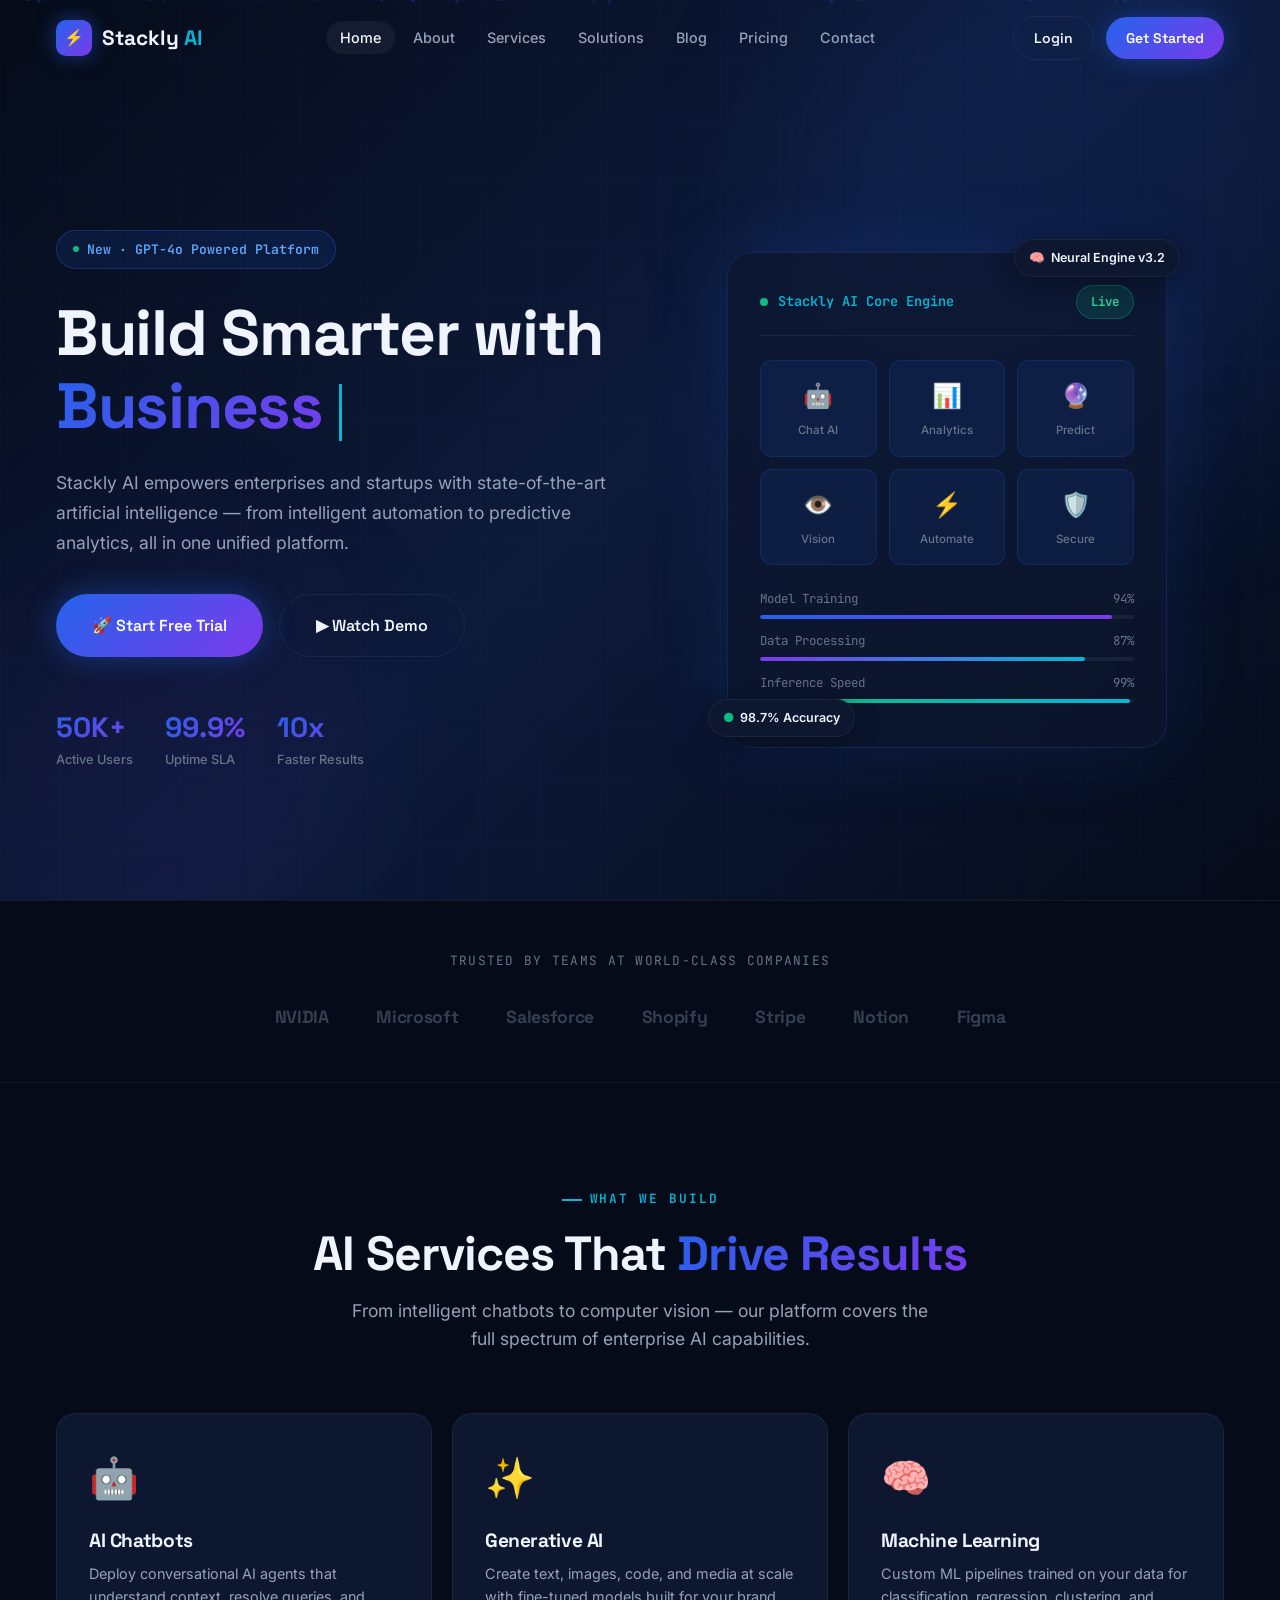
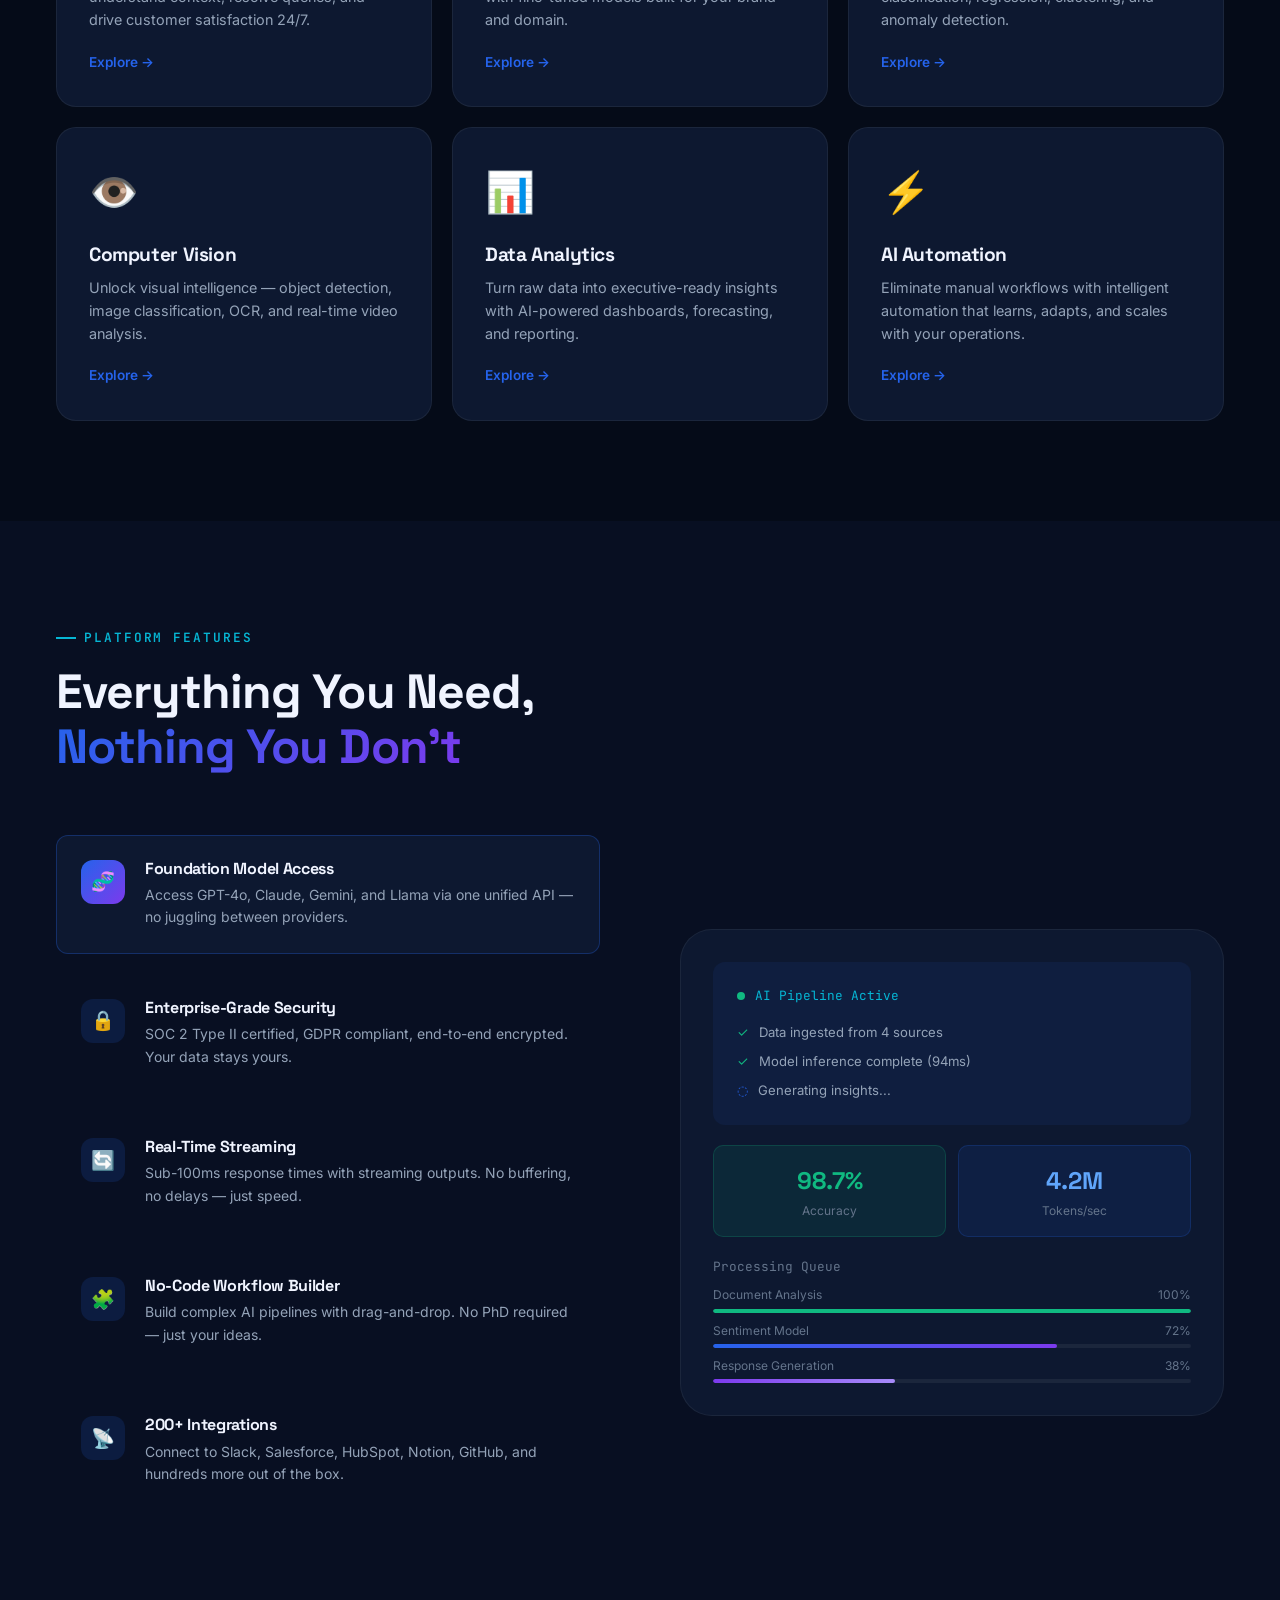
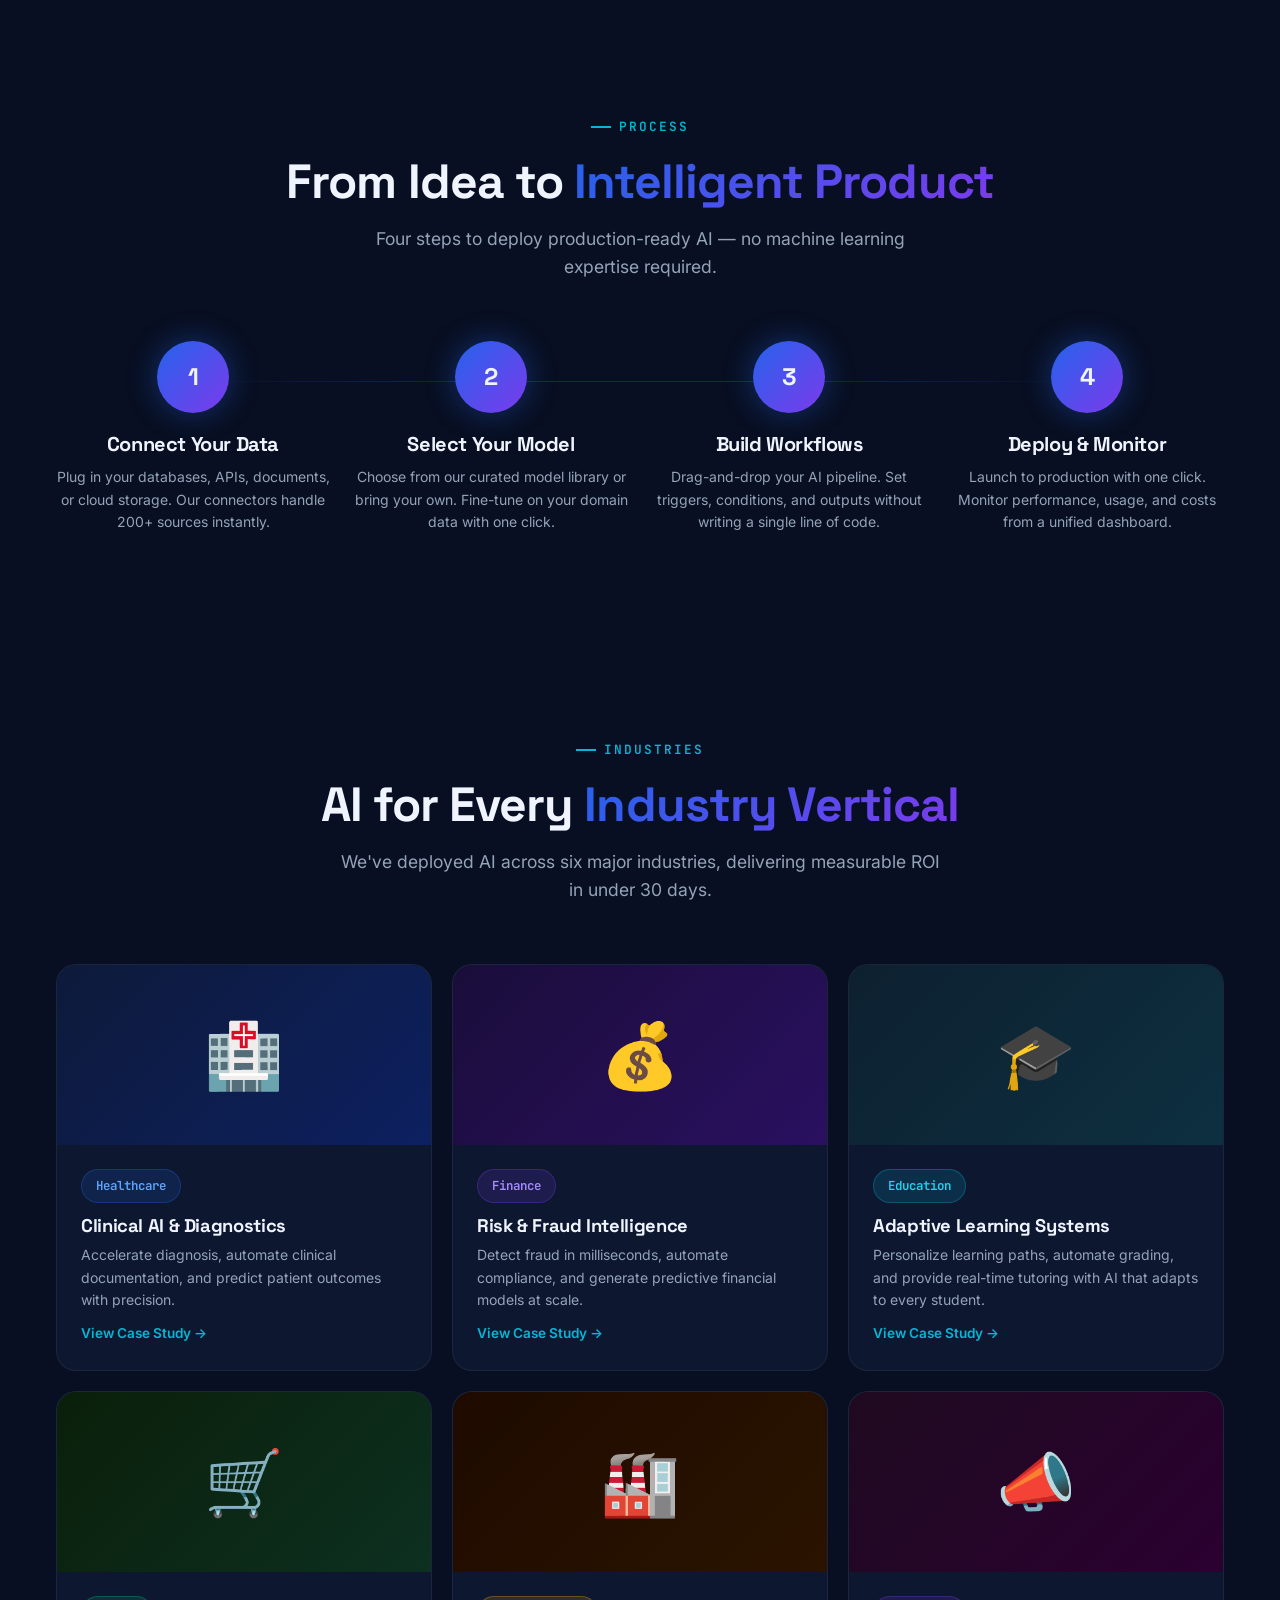
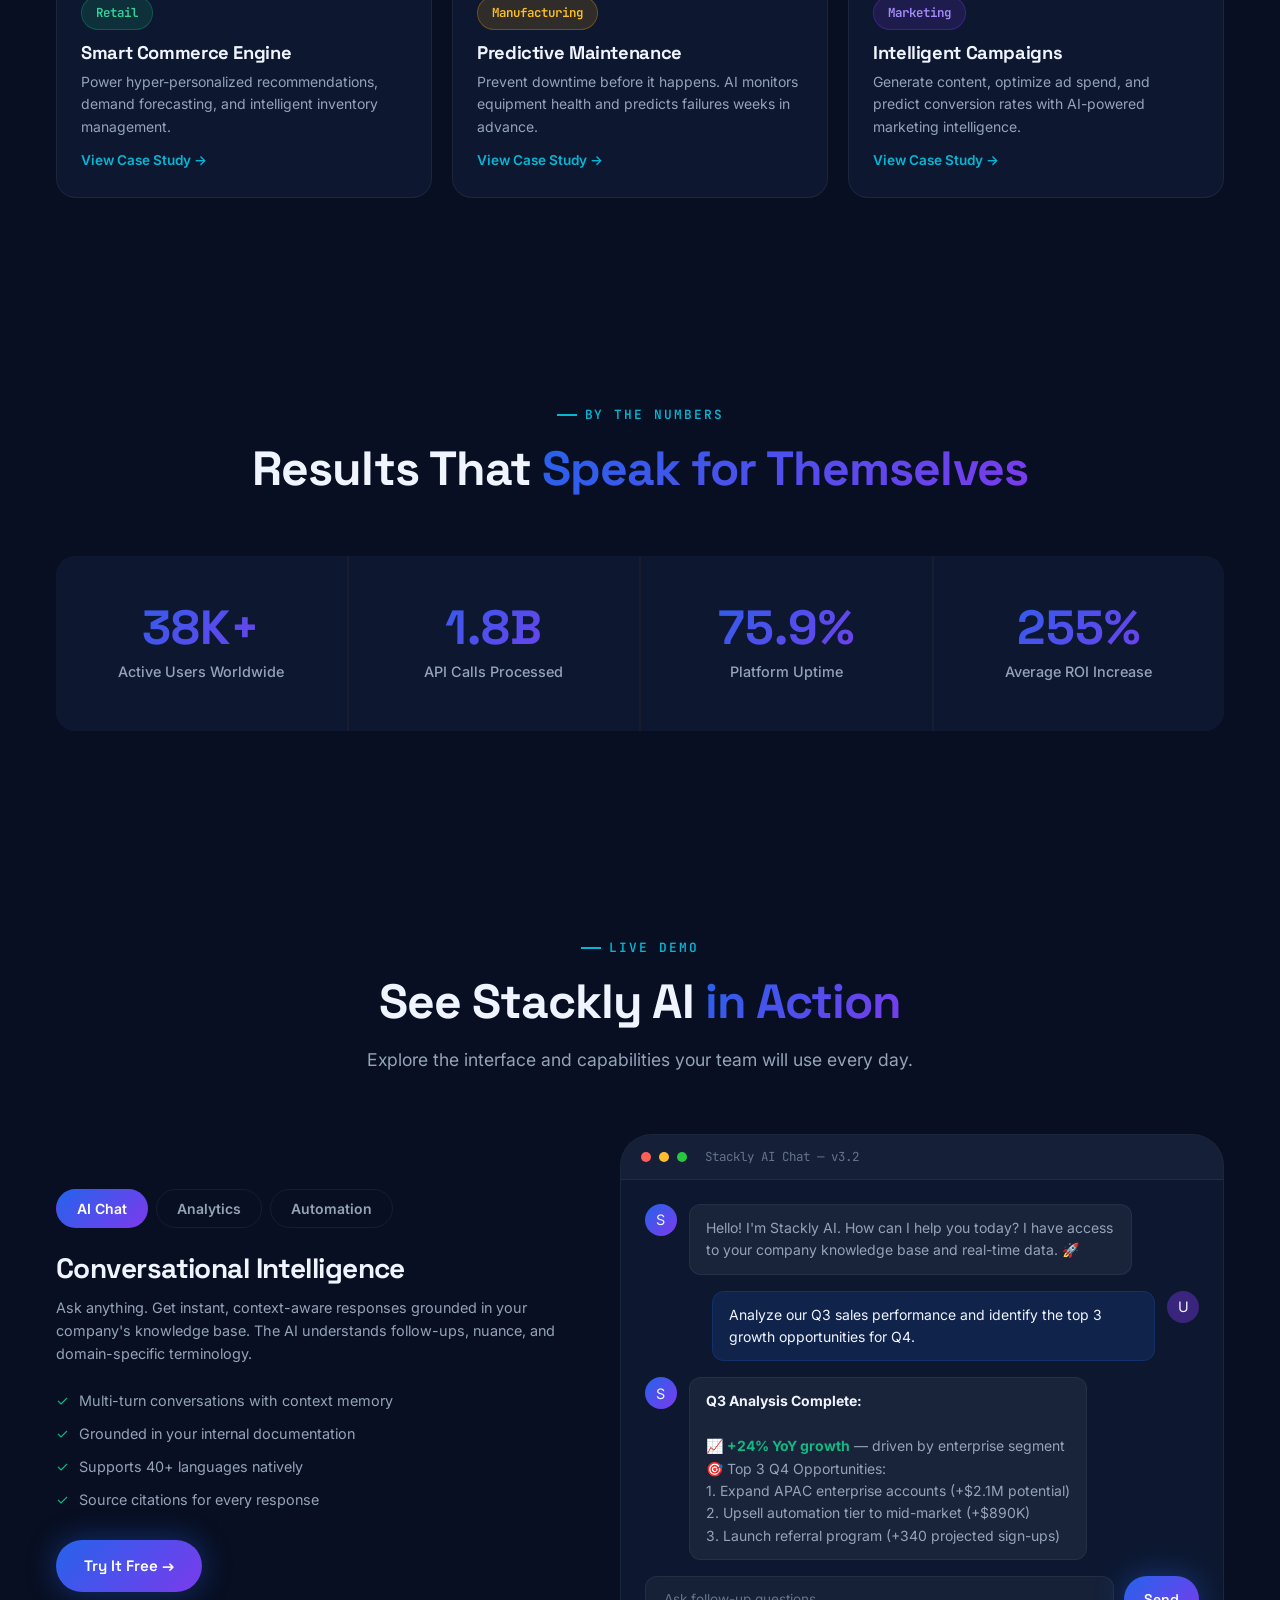
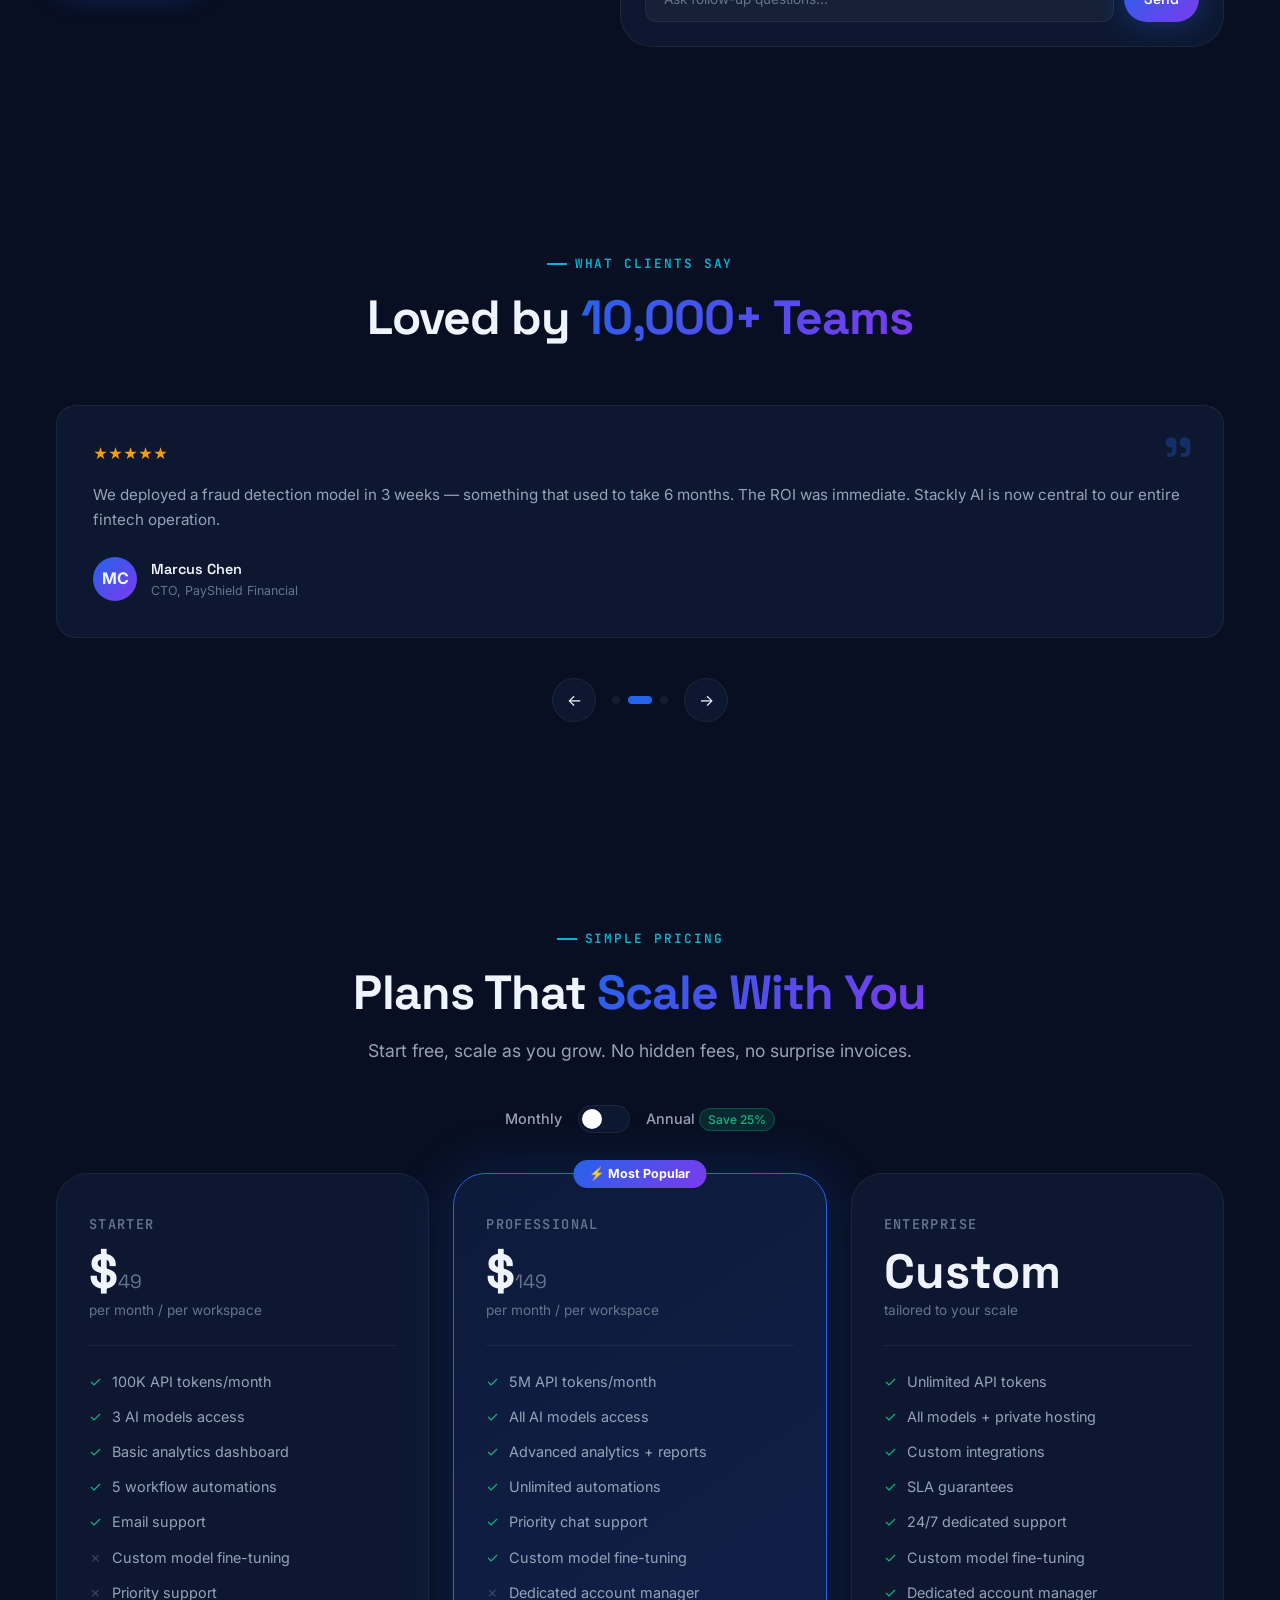
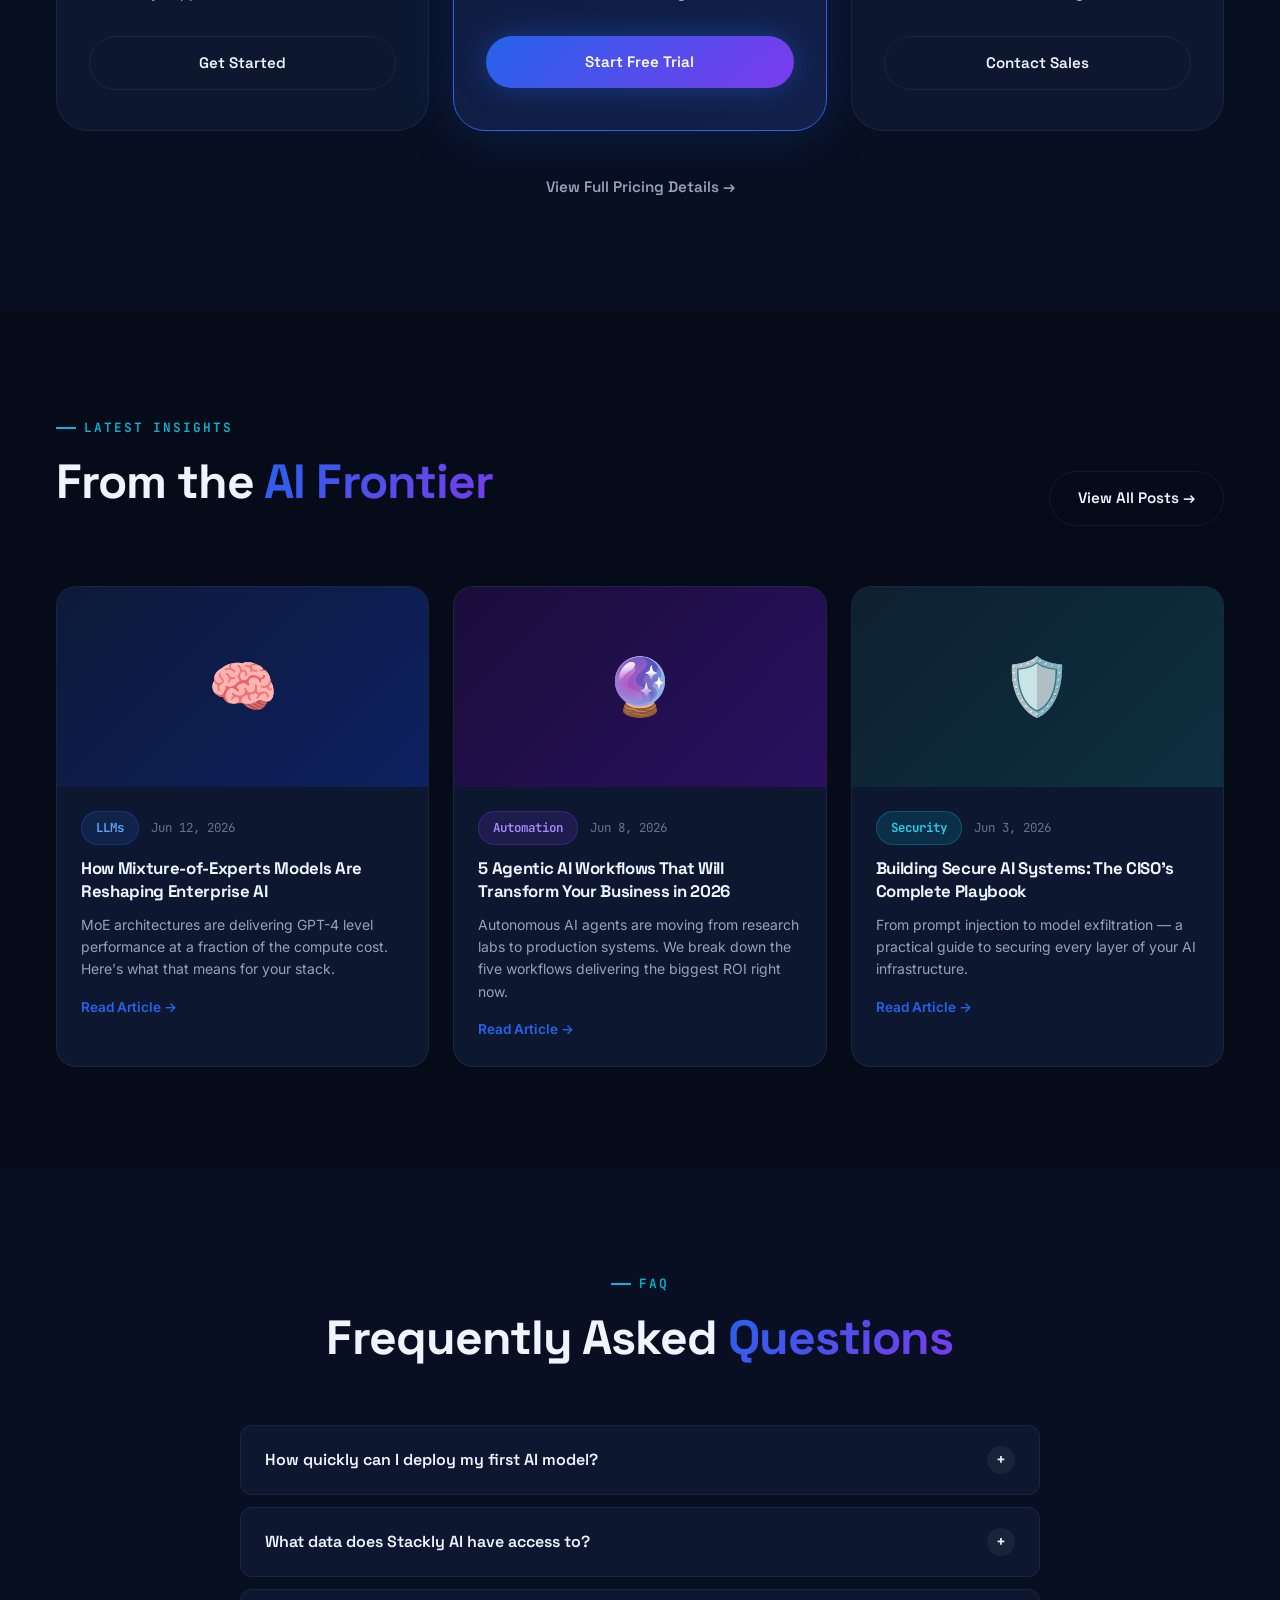
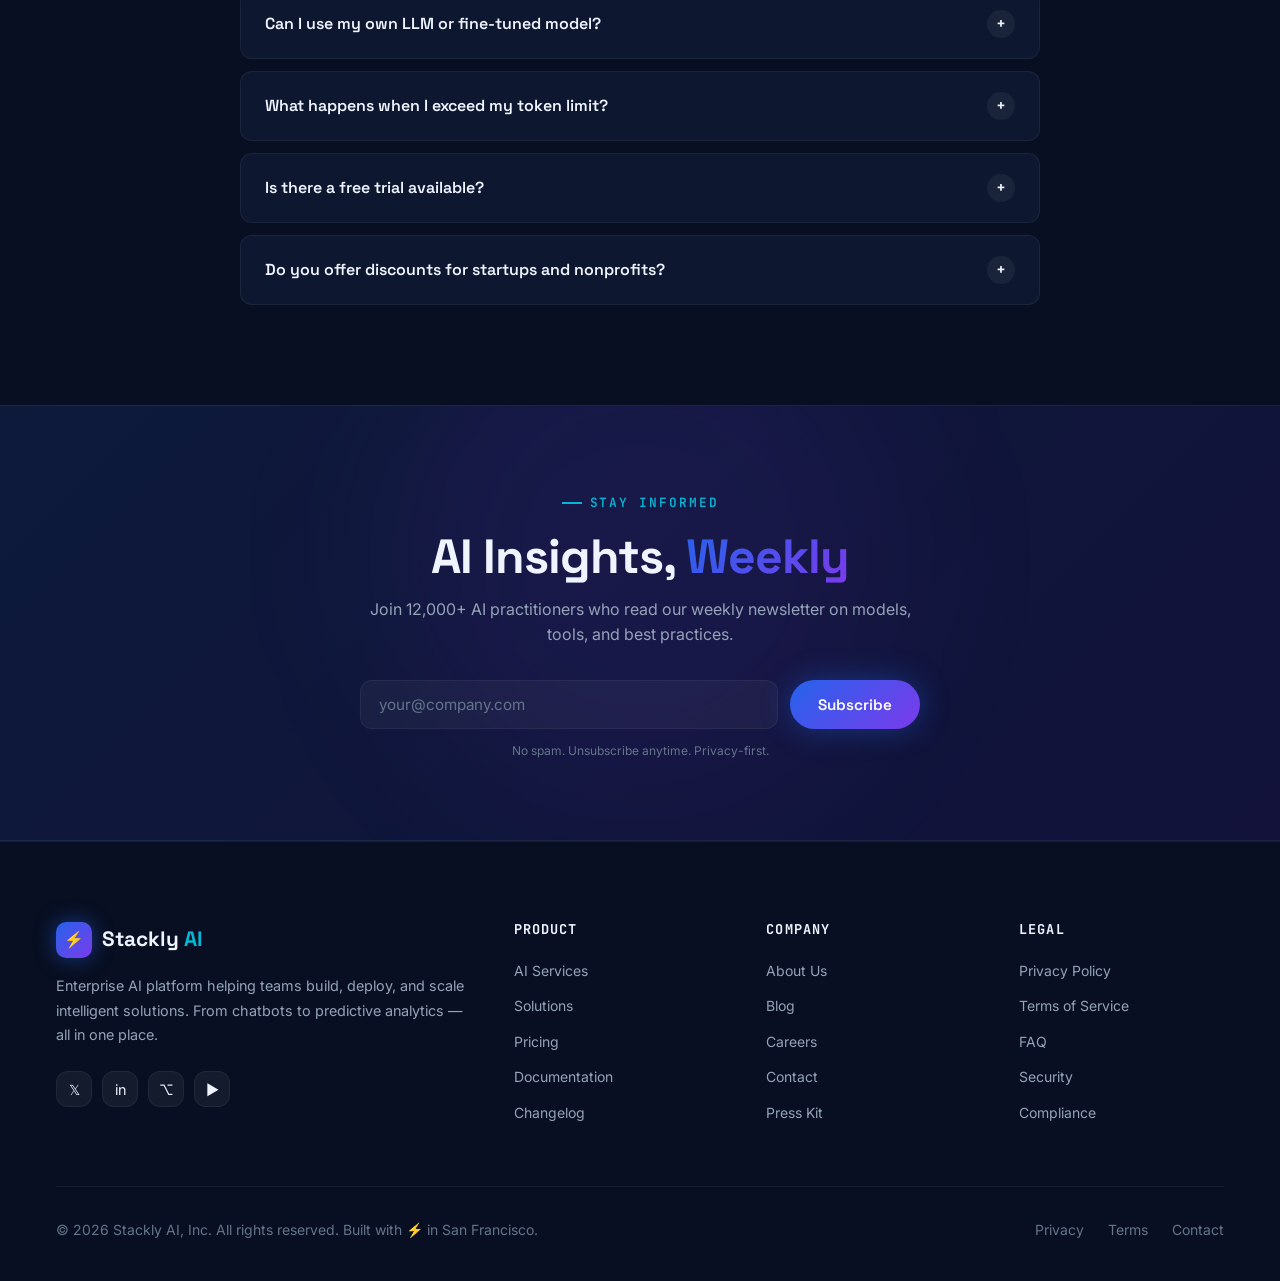
==== index.html @ 6a7623b6 "first commit" ====
<!DOCTYPE html>
<html lang="en">
<head>
  <meta charset="UTF-8" />
  <meta name="viewport" content="width=device-width, initial-scale=1.0" />
  <meta name="description" content="Stackly AI - Transforming Ideas into Intelligent Solutions. Enterprise AI platform for automation, insights, and intelligent workflows." />
  <title>Stackly AI — Transforming Ideas into Intelligent Solutions</title>
  <link rel="stylesheet" href="style.css" />
</head>
<body>

<!-- Loading Screen -->
<div class="loading-screen" id="loading-screen">
  <div class="loading-logo">
    <div class="logo-icon">⚡</div>
    <span>Stackly <span style="color:var(--accent-cyan)">AI</span></span>
  </div>
  <div class="loading-bar-track"><div class="loading-bar-fill"></div></div>
  <p style="font-size:0.8rem;color:var(--text-muted);font-family:var(--font-mono)">Initializing systems...</p>
</div>

<!-- Scroll Progress -->
<div id="scroll-progress"></div>

<!-- Back to Top -->
<button id="back-to-top" style="position:fixed;bottom:24px;right:24px;z-index:500;width:44px;height:44px;border-radius:50%;background:var(--gradient-primary);color:#fff;display:flex;align-items:center;justify-content:center;font-size:1rem;opacity:0;pointer-events:none;transition:all 0.3s;box-shadow:0 0 20px rgba(37,99,235,0.4);" title="Back to top">↑</button>

<!-- ========= NAVBAR ========= -->
<nav class="navbar" id="navbar">
  <div class="container">
    <div class="nav-inner">
      <a href="index.html" class="nav-logo">
        <div class="logo-icon">⚡</div>
        <span class="logo-text">Stackly <span>AI</span></span>
      </a>

      <ul class="nav-menu">
        <li><a href="index.html" class="nav-link">Home</a></li>
        <li><a href="about.html" class="nav-link">About</a></li>
        <li><a href="services.html" class="nav-link">Services</a></li>
        <li><a href="solutions.html" class="nav-link">Solutions</a></li>
        <li><a href="blog.html" class="nav-link">Blog</a></li>
        <li><a href="pricing.html" class="nav-link">Pricing</a></li>
        <li><a href="contact.html" class="nav-link">Contact</a></li>
      </ul>

      <div class="nav-actions">
        <a href="login.html" class="btn btn-outline btn-sm">Login</a>
        <a href="register.html" class="btn btn-primary btn-sm">Get Started</a>
        <button class="hamburger" aria-label="Open menu">
          <span></span><span></span><span></span>
        </button>
      </div>
    </div>
  </div>
</nav>

<!-- Mobile Nav -->
<div class="mobile-nav" id="mobile-nav">
  <button class="mobile-nav-close">✕</button>
  <div class="mobile-nav-logo">
    <a href="index.html" class="nav-logo">
      <div class="logo-icon">⚡</div>
      <span class="logo-text">Stackly <span>AI</span></span>
    </a>
  </div>
  <a href="index.html" class="nav-link">🏠 Home</a>
  <a href="about.html" class="nav-link">🏢 About</a>
  <a href="services.html" class="nav-link">⚙️ Services</a>
  <a href="solutions.html" class="nav-link">💡 Solutions</a>
  <a href="blog.html" class="nav-link">📝 Blog</a>
  <a href="pricing.html" class="nav-link">💰 Pricing</a>
  <a href="contact.html" class="nav-link">📬 Contact</a>
  <div style="margin-top:auto;display:flex;flex-direction:column;gap:12px;padding-top:24px;border-top:1px solid var(--border-subtle);">
    <a href="login.html" class="btn btn-outline" style="justify-content:center;">Login</a>
    <a href="register.html" class="btn btn-primary" style="justify-content:center;">Get Started Free</a>
  </div>
</div>

<!-- ========= HERO ========= -->
<section class="hero" id="home">
  <div class="hero-bg"></div>
  <div class="hero-grid"></div>
  <div class="particles" id="particles"></div>
  <div class="glow-orb" style="width:600px;height:600px;background:rgba(37,99,235,0.08);top:-100px;right:-100px;"></div>
  <div class="glow-orb" style="width:400px;height:400px;background:rgba(124,58,237,0.06);bottom:-50px;left:-50px;"></div>

  <div class="container">
    <div class="hero-content">
      <div class="hero-text">
        <div class="hero-badge" data-aos="fade-up">
          <span class="hero-badge-dot"></span>
          New · GPT-4o Powered Platform
        </div>

        <h1 data-aos="fade-up" data-aos-delay="100">
          Build Smarter with<br>
          <span class="gradient-text"><span class="typing-container"></span><span class="typing-cursor"></span></span>
        </h1>

        <p class="hero-desc" data-aos="fade-up" data-aos-delay="200">
          Stackly AI empowers enterprises and startups with state-of-the-art artificial intelligence — from intelligent automation to predictive analytics, all in one unified platform.
        </p>

        <div class="hero-cta" data-aos="fade-up" data-aos-delay="300">
          <a href="register.html" class="btn btn-primary btn-lg">
            🚀 Start Free Trial
          </a>
          <a href="#demo" class="btn btn-outline btn-lg">
            ▶ Watch Demo
          </a>
        </div>

        <div class="hero-stats" data-aos="fade-up" data-aos-delay="400">
          <div>
            <div class="hero-stat-num" data-count="50" data-suffix="K+">0</div>
            <div class="hero-stat-label">Active Users</div>
          </div>
          <div>
            <div class="hero-stat-num" data-count="99.9" data-suffix="%" >0</div>
            <div class="hero-stat-label">Uptime SLA</div>
          </div>
          <div>
            <div class="hero-stat-num" data-count="10" data-suffix="x">0</div>
            <div class="hero-stat-label">Faster Results</div>
          </div>
        </div>
      </div>

      <!-- Hero Visual -->
      <div class="hero-visual" data-aos="zoom-in" data-aos-delay="200">
        <div class="ai-brain-card">
          <div class="hero-chip" style="top:-14px;right:-14px;">
            <span>🧠</span> Neural Engine v3.2
          </div>
          <div class="hero-chip" style="bottom:10px;left:-20px;">
            <span style="color:var(--accent-green)">●</span> 98.7% Accuracy
          </div>

          <div class="ai-brain-header">
            <div class="ai-status-dot"></div>
            <span class="ai-brain-title">Stackly AI Core Engine</span>
            <div class="badge badge-green" style="margin-left:auto;">Live</div>
          </div>

          <div class="ai-nodes">
            <div class="ai-node">
              <div class="ai-node-icon">🤖</div>
              <div class="ai-node-label">Chat AI</div>
            </div>
            <div class="ai-node">
              <div class="ai-node-icon">📊</div>
              <div class="ai-node-label">Analytics</div>
            </div>
            <div class="ai-node">
              <div class="ai-node-icon">🔮</div>
              <div class="ai-node-label">Predict</div>
            </div>
            <div class="ai-node">
              <div class="ai-node-icon">👁️</div>
              <div class="ai-node-label">Vision</div>
            </div>
            <div class="ai-node">
              <div class="ai-node-icon">⚡</div>
              <div class="ai-node-label">Automate</div>
            </div>
            <div class="ai-node">
              <div class="ai-node-icon">🛡️</div>
              <div class="ai-node-label">Secure</div>
            </div>
          </div>

          <div class="ai-progress-bar">
            <div class="ai-progress-label"><span>Model Training</span><span>94%</span></div>
            <div class="ai-progress-track"><div class="ai-progress-fill" style="width:94%"></div></div>
          </div>
          <div class="ai-progress-bar">
            <div class="ai-progress-label"><span>Data Processing</span><span>87%</span></div>
            <div class="ai-progress-track"><div class="ai-progress-fill" style="width:87%;background:linear-gradient(90deg,#7c3aed,#06b6d4)"></div></div>
          </div>
          <div class="ai-progress-bar">
            <div class="ai-progress-label"><span>Inference Speed</span><span>99%</span></div>
            <div class="ai-progress-track"><div class="ai-progress-fill" style="width:99%;background:linear-gradient(90deg,#10b981,#06b6d4)"></div></div>
          </div>
        </div>
      </div>
    </div>
  </div>
</section>

<!-- ========= TRUSTED BY ========= -->
<section class="trusted">
  <div class="container">
    <p class="trusted-label">Trusted by teams at world-class companies</p>
    <div class="trusted-logos">
      <span class="trusted-logo">NVIDIA</span>
      <span class="trusted-logo">Microsoft</span>
      <span class="trusted-logo">Salesforce</span>
      <span class="trusted-logo">Shopify</span>
      <span class="trusted-logo">Stripe</span>
      <span class="trusted-logo">Notion</span>
      <span class="trusted-logo">Figma</span>
    </div>
  </div>
</section>

<!-- ========= SERVICES ========= -->
<section class="section" id="services">
  <div class="container">
    <div class="text-center" data-aos="fade-up">
      <span class="section-label">What We Build</span>
      <h2 class="section-title">AI Services That <span class="gradient-text">Drive Results</span></h2>
      <p class="section-sub">From intelligent chatbots to computer vision — our platform covers the full spectrum of enterprise AI capabilities.</p>
    </div>

    <div class="services-grid">
      <div class="service-card" data-aos="fade-up" data-aos-delay="100">
        <div class="service-icon">🤖</div>
        <h3>AI Chatbots</h3>
        <p>Deploy conversational AI agents that understand context, resolve queries, and drive customer satisfaction 24/7.</p>
        <a href="services.html" class="service-arrow">Explore → </a>
      </div>
      <div class="service-card" data-aos="fade-up" data-aos-delay="200">
        <div class="service-icon">✨</div>
        <h3>Generative AI</h3>
        <p>Create text, images, code, and media at scale with fine-tuned models built for your brand and domain.</p>
        <a href="services.html" class="service-arrow">Explore → </a>
      </div>
      <div class="service-card" data-aos="fade-up" data-aos-delay="300">
        <div class="service-icon">🧠</div>
        <h3>Machine Learning</h3>
        <p>Custom ML pipelines trained on your data for classification, regression, clustering, and anomaly detection.</p>
        <a href="services.html" class="service-arrow">Explore → </a>
      </div>
      <div class="service-card" data-aos="fade-up" data-aos-delay="100">
        <div class="service-icon">👁️</div>
        <h3>Computer Vision</h3>
        <p>Unlock visual intelligence — object detection, image classification, OCR, and real-time video analysis.</p>
        <a href="services.html" class="service-arrow">Explore → </a>
      </div>
      <div class="service-card" data-aos="fade-up" data-aos-delay="200">
        <div class="service-icon">📊</div>
        <h3>Data Analytics</h3>
        <p>Turn raw data into executive-ready insights with AI-powered dashboards, forecasting, and reporting.</p>
        <a href="services.html" class="service-arrow">Explore → </a>
      </div>
      <div class="service-card" data-aos="fade-up" data-aos-delay="300">
        <div class="service-icon">⚡</div>
        <h3>AI Automation</h3>
        <p>Eliminate manual workflows with intelligent automation that learns, adapts, and scales with your operations.</p>
        <a href="services.html" class="service-arrow">Explore → </a>
      </div>
    </div>
  </div>
</section>

<!-- ========= FEATURES ========= -->
<section class="section" style="background:var(--bg-secondary)" id="features">
  <div class="container">
    <div data-aos="fade-up">
      <span class="section-label">Platform Features</span>
      <h2 class="section-title">Everything You Need,<br><span class="gradient-text">Nothing You Don't</span></h2>
    </div>

    <div class="features-layout">
      <div class="feature-list">
        <div class="feature-item" data-aos="fade-right" data-aos-delay="100">
          <div class="feature-icon-sm">🧬</div>
          <div class="feature-content">
            <h4>Foundation Model Access</h4>
            <p>Access GPT-4o, Claude, Gemini, and Llama via one unified API — no juggling between providers.</p>
          </div>
        </div>
        <div class="feature-item" data-aos="fade-right" data-aos-delay="200">
          <div class="feature-icon-sm">🔒</div>
          <div class="feature-content">
            <h4>Enterprise-Grade Security</h4>
            <p>SOC 2 Type II certified, GDPR compliant, end-to-end encrypted. Your data stays yours.</p>
          </div>
        </div>
        <div class="feature-item" data-aos="fade-right" data-aos-delay="300">
          <div class="feature-icon-sm">🔄</div>
          <div class="feature-content">
            <h4>Real-Time Streaming</h4>
            <p>Sub-100ms response times with streaming outputs. No buffering, no delays — just speed.</p>
          </div>
        </div>
        <div class="feature-item" data-aos="fade-right" data-aos-delay="400">
          <div class="feature-icon-sm">🧩</div>
          <div class="feature-content">
            <h4>No-Code Workflow Builder</h4>
            <p>Build complex AI pipelines with drag-and-drop. No PhD required — just your ideas.</p>
          </div>
        </div>
        <div class="feature-item" data-aos="fade-right" data-aos-delay="500">
          <div class="feature-icon-sm">📡</div>
          <div class="feature-content">
            <h4>200+ Integrations</h4>
            <p>Connect to Slack, Salesforce, HubSpot, Notion, GitHub, and hundreds more out of the box.</p>
          </div>
        </div>
      </div>

      <div class="feature-visual" data-aos="fade-left" data-aos-delay="200">
        <div class="feature-demo-card">
          <div style="background:rgba(37,99,235,0.08);border-radius:12px;padding:24px;margin-bottom:20px;">
            <div style="display:flex;align-items:center;gap:10px;margin-bottom:16px;">
              <div style="width:8px;height:8px;border-radius:50%;background:var(--accent-green);animation:pulse 2s infinite;"></div>
              <span style="font-size:0.8rem;font-family:var(--font-mono);color:var(--accent-cyan);">AI Pipeline Active</span>
            </div>
            <div style="display:flex;flex-direction:column;gap:8px;">
              <div style="display:flex;align-items:center;gap:10px;font-size:0.82rem;color:var(--text-secondary);">
                <span style="color:var(--accent-green);">✓</span> Data ingested from 4 sources
              </div>
              <div style="display:flex;align-items:center;gap:10px;font-size:0.82rem;color:var(--text-secondary);">
                <span style="color:var(--accent-green);">✓</span> Model inference complete (94ms)
              </div>
              <div style="display:flex;align-items:center;gap:10px;font-size:0.82rem;color:var(--text-secondary);">
                <span style="color:var(--accent-blue);">◌</span> Generating insights...
              </div>
            </div>
          </div>

          <div style="display:grid;grid-template-columns:1fr 1fr;gap:12px;margin-bottom:20px;">
            <div style="background:rgba(16,185,129,0.1);border:1px solid rgba(16,185,129,0.2);border-radius:10px;padding:16px;text-align:center;">
              <div style="font-size:1.5rem;font-weight:700;font-family:var(--font-display);color:var(--accent-green);">98.7%</div>
              <div style="font-size:0.75rem;color:var(--text-muted);">Accuracy</div>
            </div>
            <div style="background:rgba(37,99,235,0.1);border:1px solid rgba(37,99,235,0.2);border-radius:10px;padding:16px;text-align:center;">
              <div style="font-size:1.5rem;font-weight:700;font-family:var(--font-display);color:#60a5fa;">4.2M</div>
              <div style="font-size:0.75rem;color:var(--text-muted);">Tokens/sec</div>
            </div>
          </div>

          <div style="font-size:0.8rem;color:var(--text-muted);font-family:var(--font-mono);margin-bottom:8px;">Processing Queue</div>
          <div style="display:flex;flex-direction:column;gap:8px;">
            <div>
              <div style="display:flex;justify-content:space-between;font-size:0.75rem;color:var(--text-muted);margin-bottom:4px;"><span>Document Analysis</span><span>100%</span></div>
              <div class="ai-progress-track"><div class="ai-progress-fill" style="width:100%;background:var(--accent-green)"></div></div>
            </div>
            <div>
              <div style="display:flex;justify-content:space-between;font-size:0.75rem;color:var(--text-muted);margin-bottom:4px;"><span>Sentiment Model</span><span>72%</span></div>
              <div class="ai-progress-track"><div class="ai-progress-fill" style="width:72%"></div></div>
            </div>
            <div>
              <div style="display:flex;justify-content:space-between;font-size:0.75rem;color:var(--text-muted);margin-bottom:4px;"><span>Response Generation</span><span>38%</span></div>
              <div class="ai-progress-track"><div class="ai-progress-fill" style="width:38%;background:linear-gradient(90deg,#7c3aed,#a78bfa)"></div></div>
            </div>
          </div>
        </div>
      </div>
    </div>
  </div>
</section>

<!-- ========= HOW IT WORKS ========= -->
<section class="section how-it-works" id="how-it-works">
  <div class="container">
    <div class="text-center" data-aos="fade-up">
      <span class="section-label">Process</span>
      <h2 class="section-title">From Idea to <span class="gradient-text">Intelligent Product</span></h2>
      <p class="section-sub">Four steps to deploy production-ready AI — no machine learning expertise required.</p>
    </div>

    <div class="steps-grid">
      <div class="step-card" data-aos="fade-up" data-aos-delay="100">
        <div class="step-number">1</div>
        <h4>Connect Your Data</h4>
        <p>Plug in your databases, APIs, documents, or cloud storage. Our connectors handle 200+ sources instantly.</p>
      </div>
      <div class="step-card" data-aos="fade-up" data-aos-delay="200">
        <div class="step-number">2</div>
        <h4>Select Your Model</h4>
        <p>Choose from our curated model library or bring your own. Fine-tune on your domain data with one click.</p>
      </div>
      <div class="step-card" data-aos="fade-up" data-aos-delay="300">
        <div class="step-number">3</div>
        <h4>Build Workflows</h4>
        <p>Drag-and-drop your AI pipeline. Set triggers, conditions, and outputs without writing a single line of code.</p>
      </div>
      <div class="step-card" data-aos="fade-up" data-aos-delay="400">
        <div class="step-number">4</div>
        <h4>Deploy & Monitor</h4>
        <p>Launch to production with one click. Monitor performance, usage, and costs from a unified dashboard.</p>
      </div>
    </div>
  </div>
</section>

<!-- ========= SOLUTIONS SHOWCASE ========= -->
<section class="section" style="background:var(--bg-secondary)" id="solutions">
  <div class="container">
    <div class="text-center" data-aos="fade-up">
      <span class="section-label">Industries</span>
      <h2 class="section-title">AI for Every <span class="gradient-text">Industry Vertical</span></h2>
      <p class="section-sub">We've deployed AI across six major industries, delivering measurable ROI in under 30 days.</p>
    </div>

    <div class="solutions-grid">
      <div class="solution-card" data-aos="fade-up" data-aos-delay="100">
        <div class="solution-img grad-blue"><span>🏥</span></div>
        <div class="solution-body">
          <div class="badge badge-blue" style="margin-bottom:12px;">Healthcare</div>
          <h3>Clinical AI & Diagnostics</h3>
          <p>Accelerate diagnosis, automate clinical documentation, and predict patient outcomes with precision.</p>
          <a href="solutions.html" class="service-arrow" style="color:var(--accent-cyan);margin-top:12px;display:inline-flex;align-items:center;gap:6px;font-size:0.85rem;font-weight:600;">View Case Study →</a>
        </div>
      </div>
      <div class="solution-card" data-aos="fade-up" data-aos-delay="200">
        <div class="solution-img grad-violet"><span>💰</span></div>
        <div class="solution-body">
          <div class="badge badge-violet" style="margin-bottom:12px;">Finance</div>
          <h3>Risk & Fraud Intelligence</h3>
          <p>Detect fraud in milliseconds, automate compliance, and generate predictive financial models at scale.</p>
          <a href="solutions.html" class="service-arrow" style="color:var(--accent-cyan);margin-top:12px;display:inline-flex;align-items:center;gap:6px;font-size:0.85rem;font-weight:600;">View Case Study →</a>
        </div>
      </div>
      <div class="solution-card" data-aos="fade-up" data-aos-delay="300">
        <div class="solution-img grad-teal"><span>🎓</span></div>
        <div class="solution-body">
          <div class="badge badge-cyan" style="margin-bottom:12px;">Education</div>
          <h3>Adaptive Learning Systems</h3>
          <p>Personalize learning paths, automate grading, and provide real-time tutoring with AI that adapts to every student.</p>
          <a href="solutions.html" class="service-arrow" style="color:var(--accent-cyan);margin-top:12px;display:inline-flex;align-items:center;gap:6px;font-size:0.85rem;font-weight:600;">View Case Study →</a>
        </div>
      </div>
      <div class="solution-card" data-aos="fade-up" data-aos-delay="100">
        <div class="solution-img grad-green"><span>🛒</span></div>
        <div class="solution-body">
          <div class="badge badge-green" style="margin-bottom:12px;">Retail</div>
          <h3>Smart Commerce Engine</h3>
          <p>Power hyper-personalized recommendations, demand forecasting, and intelligent inventory management.</p>
          <a href="solutions.html" class="service-arrow" style="color:var(--accent-cyan);margin-top:12px;display:inline-flex;align-items:center;gap:6px;font-size:0.85rem;font-weight:600;">View Case Study →</a>
        </div>
      </div>
      <div class="solution-card" data-aos="fade-up" data-aos-delay="200">
        <div class="solution-img grad-orange"><span>🏭</span></div>
        <div class="solution-body">
          <div class="badge badge-gold" style="margin-bottom:12px;">Manufacturing</div>
          <h3>Predictive Maintenance</h3>
          <p>Prevent downtime before it happens. AI monitors equipment health and predicts failures weeks in advance.</p>
          <a href="solutions.html" class="service-arrow" style="color:var(--accent-cyan);margin-top:12px;display:inline-flex;align-items:center;gap:6px;font-size:0.85rem;font-weight:600;">View Case Study →</a>
        </div>
      </div>
      <div class="solution-card" data-aos="fade-up" data-aos-delay="300">
        <div class="solution-img grad-pink"><span>📣</span></div>
        <div class="solution-body">
          <div class="badge badge-violet" style="margin-bottom:12px;">Marketing</div>
          <h3>Intelligent Campaigns</h3>
          <p>Generate content, optimize ad spend, and predict conversion rates with AI-powered marketing intelligence.</p>
          <a href="solutions.html" class="service-arrow" style="color:var(--accent-cyan);margin-top:12px;display:inline-flex;align-items:center;gap:6px;font-size:0.85rem;font-weight:600;">View Case Study →</a>
        </div>
      </div>
    </div>
  </div>
</section>

<!-- ========= STATISTICS ========= -->
<section class="section stats-section">
  <div class="container">
    <div class="text-center" data-aos="fade-up">
      <span class="section-label">By the Numbers</span>
      <h2 class="section-title">Results That <span class="gradient-text">Speak for Themselves</span></h2>
    </div>

    <div class="stats-grid" data-aos="zoom-in" data-aos-delay="100">
      <div class="stat-item">
        <div class="stat-number" data-count="50" data-suffix="K+">0</div>
        <div class="stat-label">Active Users Worldwide</div>
      </div>
      <div class="stat-item">
        <div class="stat-number" data-count="2.4" data-suffix="B">0</div>
        <div class="stat-label">API Calls Processed</div>
      </div>
      <div class="stat-item">
        <div class="stat-number" data-count="99.9" data-suffix="%">0</div>
        <div class="stat-label">Platform Uptime</div>
      </div>
      <div class="stat-item">
        <div class="stat-number" data-count="340" data-suffix="%">0</div>
        <div class="stat-label">Average ROI Increase</div>
      </div>
    </div>
  </div>
</section>

<!-- ========= PRODUCT DEMO ========= -->
<section class="section" id="demo" style="background:var(--bg-secondary)">
  <div class="container">
    <div class="text-center" data-aos="fade-up">
      <span class="section-label">Live Demo</span>
      <h2 class="section-title">See Stackly AI <span class="gradient-text">in Action</span></h2>
      <p class="section-sub">Explore the interface and capabilities your team will use every day.</p>
    </div>

    <div class="demo-layout">
      <div data-aos="fade-right">
        <div class="demo-tabs">
          <button class="demo-tab active" data-tab="chat">AI Chat</button>
          <button class="demo-tab" data-tab="analytics">Analytics</button>
          <button class="demo-tab" data-tab="automation">Automation</button>
        </div>

        <h3 style="margin-bottom:12px;">Conversational Intelligence</h3>
        <p style="margin-bottom:24px;font-size:0.9rem;color:var(--text-secondary);">Ask anything. Get instant, context-aware responses grounded in your company's knowledge base. The AI understands follow-ups, nuance, and domain-specific terminology.</p>

        <ul style="display:flex;flex-direction:column;gap:10px;margin-bottom:28px;">
          <li style="display:flex;align-items:center;gap:10px;font-size:0.9rem;color:var(--text-secondary);">
            <span style="color:var(--accent-green)">✓</span> Multi-turn conversations with context memory
          </li>
          <li style="display:flex;align-items:center;gap:10px;font-size:0.9rem;color:var(--text-secondary);">
            <span style="color:var(--accent-green)">✓</span> Grounded in your internal documentation
          </li>
          <li style="display:flex;align-items:center;gap:10px;font-size:0.9rem;color:var(--text-secondary);">
            <span style="color:var(--accent-green)">✓</span> Supports 40+ languages natively
          </li>
          <li style="display:flex;align-items:center;gap:10px;font-size:0.9rem;color:var(--text-secondary);">
            <span style="color:var(--accent-green)">✓</span> Source citations for every response
          </li>
        </ul>

        <a href="register.html" class="btn btn-primary">Try It Free →</a>
      </div>

      <div data-aos="fade-left" data-aos-delay="100">
        <div class="demo-screen">
          <div class="demo-topbar">
            <div class="demo-dot" style="background:#ff5f57;"></div>
            <div class="demo-dot" style="background:#febc2e;"></div>
            <div class="demo-dot" style="background:#28c840;"></div>
            <span style="font-size:0.78rem;color:var(--text-muted);font-family:var(--font-mono);margin-left:10px;">Stackly AI Chat — v3.2</span>
          </div>
          <div class="demo-body demo-pane" data-pane="chat">
            <div class="chat-msg">
              <div class="chat-avatar">S</div>
              <div class="chat-bubble">Hello! I'm Stackly AI. How can I help you today? I have access to your company knowledge base and real-time data. 🚀</div>
            </div>
            <div class="chat-msg" style="flex-direction:row-reverse;">
              <div class="chat-avatar" style="background:rgba(124,58,237,0.4);">U</div>
              <div class="chat-bubble user">Analyze our Q3 sales performance and identify the top 3 growth opportunities for Q4.</div>
            </div>
            <div class="chat-msg">
              <div class="chat-avatar">S</div>
              <div class="chat-bubble">
                <strong style="color:var(--text-primary);">Q3 Analysis Complete:</strong><br><br>
                📈 <strong style="color:var(--accent-green);">+24% YoY growth</strong> — driven by enterprise segment<br>
                🎯 Top 3 Q4 Opportunities:<br>
                1. Expand APAC enterprise accounts (+$2.1M potential)<br>
                2. Upsell automation tier to mid-market (+$890K)<br>
                3. Launch referral program (+340 projected sign-ups)
              </div>
            </div>
            <div style="display:flex;gap:10px;margin-top:16px;">
              <input class="form-input" placeholder="Ask follow-up questions..." style="flex:1;font-size:0.85rem;" />
              <button class="btn btn-primary btn-sm">Send</button>
            </div>
          </div>
        </div>
      </div>
    </div>
  </div>
</section>

<!-- ========= TESTIMONIALS ========= -->
<section class="section testimonials" id="testimonials">
  <div class="container">
    <div class="text-center" data-aos="fade-up">
      <span class="section-label">What Clients Say</span>
      <h2 class="section-title">Loved by <span class="gradient-text">10,000+ Teams</span></h2>
    </div>

    <div class="testimonial-slider" data-aos="fade-up" data-aos-delay="100">
      <div class="testimonial-track">
        <div class="testimonial-card">
          <div class="stars">★★★★★</div>
          <p class="testimonial-text">Stackly AI reduced our customer support workload by 60% in the first month. The chatbot understands context like a senior support agent. Absolutely game-changing for our team.</p>
          <div class="testimonial-author">
            <div class="author-avatar">SR</div>
            <div>
              <div class="author-name">Sarah Rodriguez</div>
              <div class="author-role">VP Customer Success, TechNova Inc.</div>
            </div>
          </div>
        </div>
        <div class="testimonial-card">
          <div class="stars">★★★★★</div>
          <p class="testimonial-text">We deployed a fraud detection model in 3 weeks — something that used to take 6 months. The ROI was immediate. Stackly AI is now central to our entire fintech operation.</p>
          <div class="testimonial-author">
            <div class="author-avatar">MC</div>
            <div>
              <div class="author-name">Marcus Chen</div>
              <div class="author-role">CTO, PayShield Financial</div>
            </div>
          </div>
        </div>
        <div class="testimonial-card">
          <div class="stars">★★★★★</div>
          <p class="testimonial-text">The no-code workflow builder is remarkable. Our operations team built a complete AI pipeline with zero engineering support. Stackly AI democratized AI for our whole company.</p>
          <div class="testimonial-author">
            <div class="author-avatar">AL</div>
            <div>
              <div class="author-name">Aisha Lawson</div>
              <div class="author-role">Head of Operations, ScaleRetail</div>
            </div>
          </div>
        </div>
        <div class="testimonial-card">
          <div class="stars">★★★★★</div>
          <p class="testimonial-text">Our AI-powered learning platform serves 200K students. Stackly AI handles personalization, grading automation, and content generation. The accuracy is extraordinary.</p>
          <div class="testimonial-author">
            <div class="author-avatar">JP</div>
            <div>
              <div class="author-name">James Park</div>
              <div class="author-role">Co-Founder, EduFuture</div>
            </div>
          </div>
        </div>
        <div class="testimonial-card">
          <div class="stars">★★★★★</div>
          <p class="testimonial-text">Predictive maintenance on our factory floor went live in 2 weeks. We've prevented 11 major equipment failures since deployment, saving over $2M in unplanned downtime.</p>
          <div class="testimonial-author">
            <div class="author-avatar">NG</div>
            <div>
              <div class="author-name">Nina Gupta</div>
              <div class="author-role">Plant Director, PrecisionMfg</div>
            </div>
          </div>
        </div>
      </div>
    </div>

    <div class="slider-controls">
      <button class="slider-btn slider-prev">←</button>
      <div class="slider-dots">
        <div class="slider-dot active"></div>
        <div class="slider-dot"></div>
        <div class="slider-dot"></div>
      </div>
      <button class="slider-btn slider-next">→</button>
    </div>
  </div>
</section>

<!-- ========= PRICING PREVIEW ========= -->
<section class="section" id="pricing" style="background:var(--bg-secondary)">
  <div class="container">
    <div class="text-center" data-aos="fade-up">
      <span class="section-label">Simple Pricing</span>
      <h2 class="section-title">Plans That <span class="gradient-text">Scale With You</span></h2>
      <p class="section-sub">Start free, scale as you grow. No hidden fees, no surprise invoices.</p>
    </div>

    <div class="pricing-toggle" data-aos="fade-up" data-aos-delay="100">
      <span class="pricing-toggle-label">Monthly</span>
      <div class="toggle-switch" id="billing-toggle">
        <div class="toggle-knob"></div>
      </div>
      <span class="pricing-toggle-label">Annual <span class="save-badge">Save 25%</span></span>
    </div>

    <div class="pricing-grid">
      <div class="pricing-card" data-aos="fade-up" data-aos-delay="100">
        <div class="pricing-plan">Starter</div>
        <div class="pricing-price">$<span data-monthly="49" data-annual="37">49</span></div>
        <div class="pricing-period">per month / per workspace</div>
        <div class="pricing-divider"></div>
        <ul class="pricing-features">
          <li><span class="pricing-check">✓</span> 100K API tokens/month</li>
          <li><span class="pricing-check">✓</span> 3 AI models access</li>
          <li><span class="pricing-check">✓</span> Basic analytics dashboard</li>
          <li><span class="pricing-check">✓</span> 5 workflow automations</li>
          <li><span class="pricing-check">✓</span> Email support</li>
          <li><span class="pricing-cross">✗</span> Custom model fine-tuning</li>
          <li><span class="pricing-cross">✗</span> Priority support</li>
        </ul>
        <a href="register.html" class="btn btn-outline" style="width:100%;justify-content:center;">Get Started</a>
      </div>

      <div class="pricing-card featured" data-aos="fade-up" data-aos-delay="200">
        <div class="pricing-popular">⚡ Most Popular</div>
        <div class="pricing-plan">Professional</div>
        <div class="pricing-price">$<span data-monthly="149" data-annual="112">149</span></div>
        <div class="pricing-period">per month / per workspace</div>
        <div class="pricing-divider"></div>
        <ul class="pricing-features">
          <li><span class="pricing-check">✓</span> 5M API tokens/month</li>
          <li><span class="pricing-check">✓</span> All AI models access</li>
          <li><span class="pricing-check">✓</span> Advanced analytics + reports</li>
          <li><span class="pricing-check">✓</span> Unlimited automations</li>
          <li><span class="pricing-check">✓</span> Priority chat support</li>
          <li><span class="pricing-check">✓</span> Custom model fine-tuning</li>
          <li><span class="pricing-cross">✗</span> Dedicated account manager</li>
        </ul>
        <a href="register.html" class="btn btn-primary" style="width:100%;justify-content:center;">Start Free Trial</a>
      </div>

      <div class="pricing-card" data-aos="fade-up" data-aos-delay="300">
        <div class="pricing-plan">Enterprise</div>
        <div class="pricing-price">Custom</div>
        <div class="pricing-period">tailored to your scale</div>
        <div class="pricing-divider"></div>
        <ul class="pricing-features">
          <li><span class="pricing-check">✓</span> Unlimited API tokens</li>
          <li><span class="pricing-check">✓</span> All models + private hosting</li>
          <li><span class="pricing-check">✓</span> Custom integrations</li>
          <li><span class="pricing-check">✓</span> SLA guarantees</li>
          <li><span class="pricing-check">✓</span> 24/7 dedicated support</li>
          <li><span class="pricing-check">✓</span> Custom model fine-tuning</li>
          <li><span class="pricing-check">✓</span> Dedicated account manager</li>
        </ul>
        <a href="contact.html" class="btn btn-outline" style="width:100%;justify-content:center;">Contact Sales</a>
      </div>
    </div>

    <div style="text-align:center;margin-top:32px;" data-aos="fade-up">
      <a href="pricing.html" class="btn btn-ghost">View Full Pricing Details →</a>
    </div>
  </div>
</section>

<!-- ========= BLOG ========= -->
<section class="section" id="blog">
  <div class="container">
    <div style="display:flex;align-items:flex-end;justify-content:space-between;margin-bottom:60px;flex-wrap:wrap;gap:20px;" data-aos="fade-up">
      <div>
        <span class="section-label">Latest Insights</span>
        <h2 class="section-title">From the <span class="gradient-text">AI Frontier</span></h2>
      </div>
      <a href="blog.html" class="btn btn-outline">View All Posts →</a>
    </div>

    <div class="blog-grid">
      <div class="blog-card" data-aos="fade-up" data-aos-delay="100">
        <div class="blog-img grad-blue"><span>🧠</span></div>
        <div class="blog-body">
          <div class="blog-meta">
            <span class="badge badge-blue">LLMs</span>
            <span class="blog-date">Jun 12, 2026</span>
          </div>
          <h3>How Mixture-of-Experts Models Are Reshaping Enterprise AI</h3>
          <p>MoE architectures are delivering GPT-4 level performance at a fraction of the compute cost. Here's what that means for your stack.</p>
          <a href="blog.html" class="blog-read-more">Read Article →</a>
        </div>
      </div>
      <div class="blog-card" data-aos="fade-up" data-aos-delay="200">
        <div class="blog-img grad-violet"><span>🔮</span></div>
        <div class="blog-body">
          <div class="blog-meta">
            <span class="badge badge-violet">Automation</span>
            <span class="blog-date">Jun 8, 2026</span>
          </div>
          <h3>5 Agentic AI Workflows That Will Transform Your Business in 2026</h3>
          <p>Autonomous AI agents are moving from research labs to production systems. We break down the five workflows delivering the biggest ROI right now.</p>
          <a href="blog.html" class="blog-read-more">Read Article →</a>
        </div>
      </div>
      <div class="blog-card" data-aos="fade-up" data-aos-delay="300">
        <div class="blog-img grad-teal"><span>🛡️</span></div>
        <div class="blog-body">
          <div class="blog-meta">
            <span class="badge badge-cyan">Security</span>
            <span class="blog-date">Jun 3, 2026</span>
          </div>
          <h3>Building Secure AI Systems: The CISO's Complete Playbook</h3>
          <p>From prompt injection to model exfiltration — a practical guide to securing every layer of your AI infrastructure.</p>
          <a href="blog.html" class="blog-read-more">Read Article →</a>
        </div>
      </div>
    </div>
  </div>
</section>

<!-- ========= FAQ ========= -->
<section class="section" style="background:var(--bg-secondary)" id="faq">
  <div class="container">
    <div class="text-center" data-aos="fade-up">
      <span class="section-label">FAQ</span>
      <h2 class="section-title">Frequently Asked <span class="gradient-text">Questions</span></h2>
    </div>

    <div class="faq-grid" data-aos="fade-up" data-aos-delay="100">
      <div class="faq-item">
        <div class="faq-question">How quickly can I deploy my first AI model? <div class="faq-icon">+</div></div>
        <div class="faq-answer"><div class="faq-answer-inner">Most users deploy their first production model within 48 hours of signing up. Our guided setup wizard walks you through data connection, model selection, and workflow configuration step by step. No machine learning experience required.</div></div>
      </div>
      <div class="faq-item">
        <div class="faq-question">What data does Stackly AI have access to? <div class="faq-icon">+</div></div>
        <div class="faq-answer"><div class="faq-answer-inner">Stackly AI only accesses data you explicitly connect. Your data is encrypted at rest and in transit, never used to train shared models, and fully owned by you. We're SOC 2 Type II certified and GDPR compliant.</div></div>
      </div>
      <div class="faq-item">
        <div class="faq-question">Can I use my own LLM or fine-tuned model? <div class="faq-icon">+</div></div>
        <div class="faq-answer"><div class="faq-answer-inner">Yes. You can bring your own models from Hugging Face, Azure OpenAI, AWS Bedrock, or any custom API endpoint. Stackly AI also supports fine-tuning on Professional and Enterprise plans.</div></div>
      </div>
      <div class="faq-item">
        <div class="faq-question">What happens when I exceed my token limit? <div class="faq-icon">+</div></div>
        <div class="faq-answer"><div class="faq-answer-inner">You'll receive an email notification at 80% and 95% usage. After hitting your limit, you can either upgrade your plan, purchase a token top-up, or wait for the monthly reset. We never cut off service mid-conversation.</div></div>
      </div>
      <div class="faq-item">
        <div class="faq-question">Is there a free trial available? <div class="faq-icon">+</div></div>
        <div class="faq-answer"><div class="faq-answer-inner">Yes — all plans come with a 14-day free trial, no credit card required. You get full access to Professional plan features so you can evaluate the platform with real workloads before committing.</div></div>
      </div>
      <div class="faq-item">
        <div class="faq-question">Do you offer discounts for startups and nonprofits? <div class="faq-icon">+</div></div>
        <div class="faq-answer"><div class="faq-answer-inner">Yes. We offer 50% off on all plans for qualifying startups (under 3 years old, under $2M raised) and nonprofits. Contact our sales team with documentation and we'll apply the discount within 24 hours.</div></div>
      </div>
    </div>
  </div>
</section>

<!-- ========= NEWSLETTER ========= -->
<section class="newsletter">
  <div class="glow-orb" style="width:500px;height:500px;background:rgba(124,58,237,0.08);top:-100px;left:50%;transform:translateX(-50%);"></div>
  <div class="container">
    <div class="newsletter-inner" data-aos="fade-up">
      <span class="section-label" style="justify-content:center;">Stay Informed</span>
      <h2 style="margin-bottom:12px;">AI Insights, <span class="gradient-text">Weekly</span></h2>
      <p style="color:var(--text-secondary);">Join 12,000+ AI practitioners who read our weekly newsletter on models, tools, and best practices.</p>
      <form class="newsletter-form">
        <input type="email" class="form-input" placeholder="your@company.com" required />
        <button type="submit" class="btn btn-primary">Subscribe</button>
      </form>
      <p style="font-size:0.75rem;color:var(--text-muted);margin-top:12px;">No spam. Unsubscribe anytime. Privacy-first.</p>
    </div>
  </div>
</section>

<!-- ========= FOOTER ========= -->
<footer class="footer">
  <div class="container">
    <div class="footer-grid">
      <div class="footer-about">
        <div class="nav-logo">
          <div class="logo-icon">⚡</div>
          <span class="logo-text">Stackly <span>AI</span></span>
        </div>
        <p>Enterprise AI platform helping teams build, deploy, and scale intelligent solutions. From chatbots to predictive analytics — all in one place.</p>
        <div class="footer-socials">
          <a class="social-btn" href="#" title="Twitter">𝕏</a>
          <a class="social-btn" href="#" title="LinkedIn">in</a>
          <a class="social-btn" href="#" title="GitHub">⌥</a>
          <a class="social-btn" href="#" title="YouTube">▶</a>
        </div>
      </div>

      <div class="footer-col">
        <h5>Product</h5>
        <ul class="footer-links">
          <li><a href="services.html" class="footer-link">AI Services</a></li>
          <li><a href="solutions.html" class="footer-link">Solutions</a></li>
          <li><a href="pricing.html" class="footer-link">Pricing</a></li>
          <li><a href="#" class="footer-link">Documentation</a></li>
          <li><a href="#" class="footer-link">Changelog</a></li>
        </ul>
      </div>

      <div class="footer-col">
        <h5>Company</h5>
        <ul class="footer-links">
          <li><a href="about.html" class="footer-link">About Us</a></li>
          <li><a href="blog.html" class="footer-link">Blog</a></li>
          <li><a href="#" class="footer-link">Careers</a></li>
          <li><a href="contact.html" class="footer-link">Contact</a></li>
          <li><a href="#" class="footer-link">Press Kit</a></li>
        </ul>
      </div>

      <div class="footer-col">
        <h5>Legal</h5>
        <ul class="footer-links">
          <li><a href="privacy.html" class="footer-link">Privacy Policy</a></li>
          <li><a href="terms.html" class="footer-link">Terms of Service</a></li>
          <li><a href="faq.html" class="footer-link">FAQ</a></li>
          <li><a href="#" class="footer-link">Security</a></li>
          <li><a href="#" class="footer-link">Compliance</a></li>
        </ul>
      </div>
    </div>

    <div class="footer-bottom">
      <p>© 2026 Stackly AI, Inc. All rights reserved. Built with ⚡ in San Francisco.</p>
      <div class="footer-bottom-links">
        <a href="privacy.html">Privacy</a>
        <a href="terms.html">Terms</a>
        <a href="contact.html">Contact</a>
      </div>
    </div>
  </div>
</footer>

<script src="main.js"></script>
</body>
</html>
---- style.css ----
/* =============================================
   STACKLY AI - Main Stylesheet
   Design System: Dark cosmic with electric blue/violet accents
   ============================================= */

@import url('https://fonts.googleapis.com/css2?family=Space+Grotesk:wght@300;400;500;600;700&family=Inter:wght@300;400;500;600&family=JetBrains+Mono:wght@400;500&display=swap');

/* === CSS VARIABLES === */
:root {
  --bg-primary: #050b18;
  --bg-secondary: #080f22;
  --bg-card: #0d1830;
  --bg-card-hover: #111e38;
  --bg-glass: rgba(13, 24, 48, 0.7);

  --accent-blue: #2563eb;
  --accent-violet: #7c3aed;
  --accent-cyan: #06b6d4;
  --accent-gold: #f59e0b;
  --accent-green: #10b981;

  --gradient-primary: linear-gradient(135deg, #2563eb 0%, #7c3aed 100%);
  --gradient-hero: linear-gradient(135deg, #050b18 0%, #0d1a3a 50%, #050b18 100%);
  --gradient-card: linear-gradient(145deg, #0d1830 0%, #111e38 100%);
  --gradient-glow: radial-gradient(ellipse at center, rgba(37,99,235,0.15) 0%, transparent 70%);

  --text-primary: #f0f4ff;
  --text-secondary: #94a3b8;
  --text-muted: #64748b;

  --border-subtle: rgba(255,255,255,0.06);
  --border-glow: rgba(37,99,235,0.3);

  --font-display: 'Space Grotesk', sans-serif;
  --font-body: 'Inter', sans-serif;
  --font-mono: 'JetBrains Mono', monospace;

  --radius-sm: 8px;
  --radius-md: 12px;
  --radius-lg: 20px;
  --radius-xl: 32px;
  --radius-pill: 999px;

  --shadow-card: 0 4px 24px rgba(0,0,0,0.4);
  --shadow-glow: 0 0 40px rgba(37,99,235,0.2);
  --shadow-hover: 0 8px 40px rgba(37,99,235,0.3);

  --transition: all 0.3s cubic-bezier(0.4, 0, 0.2, 1);
  --transition-slow: all 0.5s cubic-bezier(0.4, 0, 0.2, 1);
}

/* === RESET & BASE === */
*, *::before, *::after { box-sizing: border-box; margin: 0; padding: 0; }

html { scroll-behavior: smooth; }

body {
  font-family: var(--font-body);
  background: var(--bg-primary);
  color: var(--text-primary);
  line-height: 1.6;
  overflow-x: hidden;
}

img { max-width: 100%; height: auto; display: block; }
a { text-decoration: none; color: inherit; }
ul { list-style: none; }
button { cursor: pointer; border: none; background: none; font-family: inherit; }

/* === TYPOGRAPHY === */
h1, h2, h3, h4, h5, h6 {
  font-family: var(--font-display);
  font-weight: 700;
  line-height: 1.15;
  letter-spacing: -0.02em;
}

h1 { font-size: clamp(2.5rem, 5vw, 4.5rem); }
h2 { font-size: clamp(2rem, 4vw, 3rem); }
h3 { font-size: clamp(1.25rem, 2.5vw, 1.75rem); }
h4 { font-size: 1.25rem; }

p { color: var(--text-secondary); }

.gradient-text {
  background: var(--gradient-primary);
  -webkit-background-clip: text;
  -webkit-text-fill-color: transparent;
  background-clip: text;
}

/* === LAYOUT === */
.container {
  max-width: 1200px;
  margin: 0 auto;
  padding: 0 16px;
}

.section { padding: 100px 0; }
.section-sm { padding: 60px 0; }

.section-label {
  display: inline-flex;
  align-items: center;
  gap: 8px;
  font-size: 0.8rem;
  font-weight: 600;
  font-family: var(--font-mono);
  letter-spacing: 0.15em;
  text-transform: uppercase;
  color: var(--accent-cyan);
  margin-bottom: 16px;
}

.section-label::before {
  content: '';
  width: 20px;
  height: 2px;
  background: var(--accent-cyan);
}

.section-title {
  margin-bottom: 16px;
}

.section-sub {
  color: var(--text-secondary);
  font-size: 1.1rem;
  max-width: 600px;
}

.text-center { text-align: center; }
.text-center .section-label { justify-content: center; }
.text-center .section-sub { margin: 0 auto; }

/* === BUTTONS === */
.btn {
  display: inline-flex;
  align-items: center;
  gap: 8px;
  padding: 14px 28px;
  border-radius: var(--radius-pill);
  font-family: var(--font-display);
  font-size: 0.95rem;
  font-weight: 600;
  transition: var(--transition);
  position: relative;
  overflow: hidden;
}

.btn-primary {
  background: var(--gradient-primary);
  color: #fff;
  box-shadow: 0 0 30px rgba(37,99,235,0.4);
}

.btn-primary:hover {
  transform: translateY(-2px);
  box-shadow: 0 0 50px rgba(37,99,235,0.6);
}

.btn-outline {
  background: transparent;
  color: var(--text-primary);
  border: 1px solid var(--border-subtle);
}

.btn-outline:hover {
  border-color: var(--accent-blue);
  background: rgba(37,99,235,0.1);
  transform: translateY(-2px);
}

.btn-gold {
  background: transparent;
  color: var(--accent-gold);
  border: 1.5px solid var(--accent-gold);
  border-radius: var(--radius-pill);
  padding: 12px 24px;
  font-weight: 600;
  transition: var(--transition);
  box-shadow: 0 0 15px rgba(245,158,11,0.2);
}

.btn-gold:hover {
  background: rgba(245,158,11,0.1);
  box-shadow: 0 0 30px rgba(245,158,11,0.4);
  transform: translateY(-2px);
}

.btn-ghost {
  background: transparent;
  color: var(--text-secondary);
  padding: 12px 20px;
}

.btn-ghost:hover { color: var(--text-primary); }

.btn-lg { padding: 18px 36px; font-size: 1rem; }
.btn-sm { padding: 10px 20px; font-size: 0.875rem; }

/* === CARDS === */
.card {
  background: var(--bg-card);
  border: 1px solid var(--border-subtle);
  border-radius: var(--radius-lg);
  padding: 32px;
  transition: var(--transition);
  position: relative;
}

.card:hover {
  background: var(--bg-card-hover);
  border-color: var(--border-glow);
  transform: translateY(-4px);
  box-shadow: var(--shadow-hover);
}

.card-glass {
  background: var(--bg-glass);
  backdrop-filter: blur(20px);
  -webkit-backdrop-filter: blur(20px);
  border: 1px solid rgba(255,255,255,0.08);
  border-radius: var(--radius-lg);
  padding: 32px;
}

/* === GRID === */
.grid-2 { display: grid; grid-template-columns: repeat(2, 1fr); gap: 24px; }
.grid-3 { display: grid; grid-template-columns: repeat(3, 1fr); gap: 24px; }
.grid-4 { display: grid; grid-template-columns: repeat(4, 1fr); gap: 24px; }

/* === BADGE === */
.badge {
  display: inline-flex;
  align-items: center;
  gap: 6px;
  padding: 6px 14px;
  border-radius: var(--radius-pill);
  font-size: 0.78rem;
  font-weight: 600;
  font-family: var(--font-mono);
}

.badge-blue { background: rgba(37,99,235,0.15); color: #60a5fa; border: 1px solid rgba(37,99,235,0.3); }
.badge-violet { background: rgba(124,58,237,0.15); color: #a78bfa; border: 1px solid rgba(124,58,237,0.3); }
.badge-green { background: rgba(16,185,129,0.15); color: #34d399; border: 1px solid rgba(16,185,129,0.3); }
.badge-gold { background: rgba(245,158,11,0.15); color: #fbbf24; border: 1px solid rgba(245,158,11,0.3); }
.badge-cyan { background: rgba(6,182,212,0.15); color: #22d3ee; border: 1px solid rgba(6,182,212,0.3); }

/* === DIVIDER === */
.divider {
  height: 1px;
  background: var(--border-subtle);
  margin: 60px 0;
}

/* === TAG === */
.tag {
  display: inline-block;
  padding: 4px 10px;
  border-radius: var(--radius-sm);
  font-size: 0.75rem;
  font-weight: 500;
  background: rgba(255,255,255,0.05);
  color: var(--text-secondary);
  border: 1px solid var(--border-subtle);
}

/* === ICON BOX === */
.icon-box {
  width: 56px;
  height: 56px;
  border-radius: var(--radius-md);
  display: flex;
  align-items: center;
  justify-content: center;
  font-size: 1.5rem;
  margin-bottom: 20px;
  background: var(--gradient-primary);
  box-shadow: 0 0 20px rgba(37,99,235,0.3);
}

/* === GLOW BG SHAPES === */
.glow-orb {
  position: absolute;
  border-radius: 50%;
  filter: blur(80px);
  pointer-events: none;
  z-index: 0;
}

/* === FORM ELEMENTS === */
.form-group { margin-bottom: 20px; }

.form-label {
  display: block;
  font-size: 0.875rem;
  font-weight: 500;
  color: var(--text-secondary);
  margin-bottom: 8px;
}

.form-input {
  width: 100%;
  padding: 14px 18px;
  background: rgba(255,255,255,0.04);
  border: 1px solid var(--border-subtle);
  border-radius: var(--radius-md);
  color: var(--text-primary);
  font-family: var(--font-body);
  font-size: 0.95rem;
  transition: var(--transition);
}

.form-input:focus {
  outline: none;
  border-color: var(--accent-blue);
  background: rgba(37,99,235,0.08);
  box-shadow: 0 0 0 3px rgba(37,99,235,0.15);
}

.form-input::placeholder { color: var(--text-muted); }

textarea.form-input { resize: vertical; min-height: 120px; }

/* === CHECKBOX === */
.checkbox-label {
  display: flex;
  align-items: center;
  gap: 10px;
  cursor: pointer;
  font-size: 0.9rem;
  color: var(--text-secondary);
}

.checkbox-label input[type="checkbox"] { accent-color: var(--accent-blue); width: 16px; height: 16px; }

/* === SCROLLBAR === */
::-webkit-scrollbar { width: 6px; }
::-webkit-scrollbar-track { background: var(--bg-primary); }
::-webkit-scrollbar-thumb { background: var(--border-glow); border-radius: 3px; }

/* === SELECTION === */
::selection { background: rgba(37,99,235,0.3); color: var(--text-primary); }

/* =============================================
   NAVBAR
   ============================================= */
.navbar {
  position: fixed;
  top: 0;
  left: 0;
  right: 0;
  z-index: 1000;
  padding: 16px 0;
  transition: var(--transition);
}

.navbar.scrolled {
  background: rgba(5,11,24,0.95);
  backdrop-filter: blur(20px);
  -webkit-backdrop-filter: blur(20px);
  border-bottom: 1px solid var(--border-subtle);
  padding: 12px 0;
}

.nav-inner {
  display: flex;
  align-items: center;
  justify-content: space-between;
  gap: 32px;
}

.nav-logo {
  display: flex;
  align-items: center;
  gap: 10px;
  font-family: var(--font-display);
  font-size: 1.3rem;
  font-weight: 700;
  flex-shrink: 0;
}

.logo-icon {
  width: 36px;
  height: 36px;
  background: var(--gradient-primary);
  border-radius: 10px;
  display: flex;
  align-items: center;
  justify-content: center;
  font-size: 1rem;
  box-shadow: 0 0 20px rgba(37,99,235,0.5);
}

.logo-text span { color: var(--accent-cyan); }

.nav-menu {
  display: flex;
  align-items: center;
  gap: 4px;
}

.nav-link {
  padding: 8px 14px;
  border-radius: var(--radius-pill);
  font-size: 0.9rem;
  font-weight: 500;
  color: var(--text-secondary);
  transition: var(--transition);
}

.nav-link:hover, .nav-link.active {
  color: var(--text-primary);
  background: rgba(255,255,255,0.05);
}

.nav-actions {
  display: flex;
  align-items: center;
  gap: 12px;
  flex-shrink: 0;
}

.hamburger {
  display: none;
  flex-direction: column;
  gap: 5px;
  padding: 8px;
  cursor: pointer;
}

.hamburger span {
  display: block;
  width: 24px;
  height: 2px;
  background: var(--text-primary);
  border-radius: 2px;
  transition: var(--transition);
}

/* Mobile nav */
.mobile-nav {
  display: none;
  position: fixed;
  top: 0;
  left: 0;
  right: 0;
  bottom: 0;
  z-index: 999;
  background: rgba(5,11,24,0.98);
  backdrop-filter: blur(30px);
  flex-direction: column;
  padding: 100px 32px 40px;
  gap: 8px;
  overflow-y: auto;
}

.mobile-nav.open { display: flex; }

.mobile-nav .nav-link {
  font-size: 1.1rem;
  padding: 14px 20px;
  border-radius: var(--radius-md);
}

.mobile-nav-close {
  position: absolute;
  top: 20px;
  right: 20px;
  background: rgba(255,255,255,0.08);
  border: none;
  color: var(--text-primary);
  font-size: 1.5rem;
  width: 44px;
  height: 44px;
  border-radius: var(--radius-md);
  cursor: pointer;
  display: flex;
  align-items: center;
  justify-content: center;
}

.mobile-nav-logo {
  position: absolute;
  top: 22px;
  left: 24px;
}

/* =============================================
   HERO SECTION
   ============================================= */
.hero {
  min-height: 100vh;
  display: flex;
  align-items: center;
  position: relative;
  overflow: hidden;
  padding-top: 100px;
}

.hero-bg {
  position: absolute;
  inset: 0;
  background: var(--gradient-hero);
  z-index: 0;
}

.hero-grid {
  position: absolute;
  inset: 0;
  background-image:
    linear-gradient(rgba(37,99,235,0.04) 1px, transparent 1px),
    linear-gradient(90deg, rgba(37,99,235,0.04) 1px, transparent 1px);
  background-size: 60px 60px;
  z-index: 1;
}

.hero-content {
  position: relative;
  z-index: 2;
  display: grid;
  grid-template-columns: 1fr 1fr;
  gap: 60px;
  align-items: center;
}

.hero-text { max-width: 600px; }

.hero-badge {
  display: inline-flex;
  align-items: center;
  gap: 8px;
  padding: 8px 16px;
  background: rgba(37,99,235,0.12);
  border: 1px solid rgba(37,99,235,0.3);
  border-radius: var(--radius-pill);
  font-size: 0.82rem;
  font-weight: 600;
  color: #60a5fa;
  margin-bottom: 28px;
  font-family: var(--font-mono);
}

.hero-badge-dot {
  width: 6px;
  height: 6px;
  background: var(--accent-green);
  border-radius: 50%;
  animation: pulse 2s infinite;
}

@keyframes pulse {
  0%, 100% { opacity: 1; transform: scale(1); }
  50% { opacity: 0.5; transform: scale(1.5); }
}

.hero h1 { margin-bottom: 24px; }

.typing-container {
  display: inline;
  color: var(--accent-cyan);
}

.typing-cursor {
  display: inline-block;
  width: 3px;
  height: 0.9em;
  background: var(--accent-cyan);
  margin-left: 2px;
  vertical-align: middle;
  animation: blink 1s infinite;
}

@keyframes blink {
  0%, 100% { opacity: 1; }
  50% { opacity: 0; }
}

.hero-desc {
  font-size: 1.1rem;
  margin-bottom: 36px;
  color: var(--text-secondary);
  line-height: 1.7;
}

.hero-cta {
  display: flex;
  gap: 16px;
  flex-wrap: wrap;
  margin-bottom: 48px;
}

.hero-stats {
  display: flex;
  gap: 32px;
  flex-wrap: wrap;
}

.hero-stat-num {
  font-family: var(--font-display);
  font-size: 1.75rem;
  font-weight: 700;
  background: var(--gradient-primary);
  -webkit-background-clip: text;
  -webkit-text-fill-color: transparent;
  background-clip: text;
}

.hero-stat-label {
  font-size: 0.8rem;
  color: var(--text-muted);
  font-weight: 500;
}

/* Hero illustration */
.hero-visual {
  position: relative;
  display: flex;
  align-items: center;
  justify-content: center;
}

.ai-brain-card {
  background: var(--bg-glass);
  backdrop-filter: blur(20px);
  border: 1px solid rgba(37,99,235,0.2);
  border-radius: 24px;
  padding: 32px;
  width: 100%;
  max-width: 440px;
  position: relative;
  box-shadow: 0 0 80px rgba(37,99,235,0.15);
  animation: float 4s ease-in-out infinite;
}

@keyframes float {
  0%, 100% { transform: translateY(0); }
  50% { transform: translateY(-12px); }
}

.ai-brain-header {
  display: flex;
  align-items: center;
  gap: 10px;
  margin-bottom: 24px;
  padding-bottom: 16px;
  border-bottom: 1px solid var(--border-subtle);
}

.ai-status-dot { width: 8px; height: 8px; background: var(--accent-green); border-radius: 50%; animation: pulse 2s infinite; }

.ai-brain-title { font-size: 0.85rem; font-weight: 600; font-family: var(--font-mono); color: var(--accent-cyan); }

.ai-nodes {
  display: grid;
  grid-template-columns: repeat(3, 1fr);
  gap: 12px;
  margin-bottom: 24px;
}

.ai-node {
  background: rgba(37,99,235,0.1);
  border: 1px solid rgba(37,99,235,0.2);
  border-radius: var(--radius-md);
  padding: 16px 12px;
  text-align: center;
  transition: var(--transition);
}

.ai-node:hover {
  background: rgba(37,99,235,0.2);
  border-color: var(--accent-blue);
}

.ai-node-icon { font-size: 1.5rem; margin-bottom: 6px; }
.ai-node-label { font-size: 0.72rem; color: var(--text-muted); font-weight: 500; }

.ai-progress-bar {
  margin-bottom: 12px;
}

.ai-progress-label {
  display: flex;
  justify-content: space-between;
  font-size: 0.78rem;
  color: var(--text-muted);
  margin-bottom: 6px;
  font-family: var(--font-mono);
}

.ai-progress-track {
  height: 4px;
  background: rgba(255,255,255,0.06);
  border-radius: 4px;
  overflow: hidden;
}

.ai-progress-fill {
  height: 100%;
  border-radius: 4px;
  background: var(--gradient-primary);
  animation: progressAnim 2s ease-out forwards;
}

@keyframes progressAnim {
  from { width: 0; }
}

/* Floating chips */
.hero-chip {
  position: absolute;
  background: var(--bg-card);
  border: 1px solid var(--border-subtle);
  border-radius: var(--radius-pill);
  padding: 8px 14px;
  font-size: 0.78rem;
  font-weight: 600;
  display: flex;
  align-items: center;
  gap: 6px;
  white-space: nowrap;
  box-shadow: var(--shadow-card);
  animation: float 4s ease-in-out infinite;
}

.hero-chip:nth-child(1) { top: -10px; right: -20px; animation-delay: -1s; }
.hero-chip:nth-child(2) { bottom: 20px; left: -30px; animation-delay: -2s; }
.hero-chip:nth-child(3) { top: 50%; right: -40px; animation-delay: -0.5s; }

/* =============================================
   TRUSTED BY
   ============================================= */
.trusted { padding: 50px 0; border-top: 1px solid var(--border-subtle); border-bottom: 1px solid var(--border-subtle); }

.trusted-label { text-align: center; font-size: 0.8rem; color: var(--text-muted); font-family: var(--font-mono); letter-spacing: 0.1em; text-transform: uppercase; margin-bottom: 32px; }

.trusted-logos {
  display: flex;
  align-items: center;
  justify-content: center;
  gap: 48px;
  flex-wrap: wrap;
}

.trusted-logo {
  font-family: var(--font-display);
  font-size: 1.1rem;
  font-weight: 700;
  color: var(--text-muted);
  letter-spacing: -0.02em;
  transition: var(--transition);
  opacity: 0.5;
}

.trusted-logo:hover { opacity: 1; color: var(--text-primary); }

/* =============================================
   SERVICES
   ============================================= */
.services-grid {
  display: grid;
  grid-template-columns: repeat(3, 1fr);
  gap: 20px;
  margin-top: 60px;
}

.service-card {
  background: var(--bg-card);
  border: 1px solid var(--border-subtle);
  border-radius: var(--radius-lg);
  padding: 32px;
  transition: var(--transition);
  position: relative;
  overflow: hidden;
  cursor: pointer;
}

.service-card::before {
  content: '';
  position: absolute;
  top: 0;
  left: 0;
  right: 0;
  height: 2px;
  background: var(--gradient-primary);
  opacity: 0;
  transition: var(--transition);
}

.service-card:hover {
  transform: translateY(-6px);
  border-color: var(--border-glow);
  box-shadow: var(--shadow-hover);
}

.service-card:hover::before { opacity: 1; }

.service-icon { font-size: 2.5rem; margin-bottom: 20px; }

.service-card h3 { font-size: 1.2rem; margin-bottom: 10px; }
.service-card p { font-size: 0.9rem; color: var(--text-secondary); line-height: 1.6; }

.service-arrow {
  display: inline-flex;
  align-items: center;
  gap: 6px;
  font-size: 0.85rem;
  font-weight: 600;
  color: var(--accent-blue);
  margin-top: 20px;
  transition: var(--transition);
}

.service-card:hover .service-arrow { gap: 10px; }

/* =============================================
   FEATURES
   ============================================= */
.features-layout {
  display: grid;
  grid-template-columns: 1fr 1fr;
  gap: 80px;
  align-items: center;
  margin-top: 60px;
}

.feature-list { display: flex; flex-direction: column; gap: 20px; }

.feature-item {
  display: flex;
  gap: 20px;
  padding: 24px;
  border-radius: var(--radius-md);
  border: 1px solid transparent;
  transition: var(--transition);
  cursor: pointer;
}

.feature-item:hover, .feature-item.active {
  background: var(--bg-card);
  border-color: var(--border-glow);
}

.feature-icon-sm {
  width: 44px;
  height: 44px;
  border-radius: var(--radius-md);
  background: rgba(37,99,235,0.15);
  display: flex;
  align-items: center;
  justify-content: center;
  font-size: 1.2rem;
  flex-shrink: 0;
  transition: var(--transition);
}

.feature-item:hover .feature-icon-sm,
.feature-item.active .feature-icon-sm {
  background: var(--gradient-primary);
}

.feature-content h4 { margin-bottom: 6px; font-size: 1rem; }
.feature-content p { font-size: 0.875rem; color: var(--text-secondary); }

/* Feature visual */
.feature-visual {
  position: relative;
}

.feature-demo-card {
  background: var(--bg-card);
  border: 1px solid var(--border-subtle);
  border-radius: var(--radius-xl);
  padding: 32px;
  position: relative;
  overflow: hidden;
}

/* =============================================
   HOW IT WORKS
   ============================================= */
.how-it-works { background: var(--bg-secondary); }

.steps-grid {
  display: grid;
  grid-template-columns: repeat(4, 1fr);
  gap: 24px;
  margin-top: 60px;
  position: relative;
}

.steps-grid::before {
  content: '';
  position: absolute;
  top: 40px;
  left: 12%;
  right: 12%;
  height: 1px;
  background: linear-gradient(90deg, transparent, var(--border-glow), var(--border-glow), transparent);
  z-index: 0;
}

.step-card {
  text-align: center;
  position: relative;
  z-index: 1;
}

.step-number {
  width: 72px;
  height: 72px;
  background: var(--gradient-primary);
  border-radius: 50%;
  display: flex;
  align-items: center;
  justify-content: center;
  font-family: var(--font-display);
  font-size: 1.5rem;
  font-weight: 700;
  margin: 0 auto 20px;
  position: relative;
  box-shadow: 0 0 30px rgba(37,99,235,0.4);
}

.step-card h4 { margin-bottom: 10px; }
.step-card p { font-size: 0.875rem; color: var(--text-secondary); }

/* =============================================
   SOLUTIONS SHOWCASE
   ============================================= */
.solutions-grid {
  display: grid;
  grid-template-columns: repeat(3, 1fr);
  gap: 20px;
  margin-top: 60px;
}

.solution-card {
  background: var(--bg-card);
  border: 1px solid var(--border-subtle);
  border-radius: var(--radius-lg);
  overflow: hidden;
  transition: var(--transition);
}

.solution-card:hover {
  transform: translateY(-4px);
  box-shadow: var(--shadow-hover);
  border-color: var(--border-glow);
}

.solution-img {
  height: 180px;
  display: flex;
  align-items: center;
  justify-content: center;
  font-size: 4rem;
  position: relative;
  overflow: hidden;
}

.solution-body { padding: 24px; }
.solution-body h3 { font-size: 1.15rem; margin-bottom: 8px; }
.solution-body p { font-size: 0.875rem; color: var(--text-secondary); }

/* =============================================
   STATISTICS
   ============================================= */
.stats-section { background: var(--bg-secondary); }

.stats-grid {
  display: grid;
  grid-template-columns: repeat(4, 1fr);
  gap: 2px;
  background: var(--border-subtle);
  border-radius: var(--radius-lg);
  overflow: hidden;
  margin-top: 60px;
}

.stat-item {
  background: var(--bg-card);
  padding: 48px 32px;
  text-align: center;
}

.stat-number {
  font-family: var(--font-display);
  font-size: 3rem;
  font-weight: 700;
  background: var(--gradient-primary);
  -webkit-background-clip: text;
  -webkit-text-fill-color: transparent;
  background-clip: text;
  line-height: 1;
  margin-bottom: 8px;
}

.stat-label { font-size: 0.9rem; color: var(--text-secondary); font-weight: 500; }

/* =============================================
   PRODUCT DEMO
   ============================================= */
.demo-layout {
  display: grid;
  grid-template-columns: 1fr 1.2fr;
  gap: 60px;
  align-items: center;
  margin-top: 60px;
}

.demo-tabs {
  display: flex;
  gap: 8px;
  margin-bottom: 24px;
}

.demo-tab {
  padding: 10px 20px;
  border-radius: var(--radius-pill);
  font-size: 0.875rem;
  font-weight: 600;
  background: transparent;
  color: var(--text-secondary);
  border: 1px solid var(--border-subtle);
  cursor: pointer;
  transition: var(--transition);
}

.demo-tab.active {
  background: var(--gradient-primary);
  color: #fff;
  border-color: transparent;
}

.demo-screen {
  background: var(--bg-card);
  border: 1px solid var(--border-subtle);
  border-radius: var(--radius-xl);
  overflow: hidden;
}

.demo-topbar {
  background: rgba(255,255,255,0.03);
  border-bottom: 1px solid var(--border-subtle);
  padding: 12px 20px;
  display: flex;
  align-items: center;
  gap: 8px;
}

.demo-dot { width: 10px; height: 10px; border-radius: 50%; }

.demo-body { padding: 24px; }

.chat-msg {
  display: flex;
  gap: 12px;
  margin-bottom: 16px;
}

.chat-avatar {
  width: 32px;
  height: 32px;
  border-radius: 50%;
  background: var(--gradient-primary);
  display: flex;
  align-items: center;
  justify-content: center;
  font-size: 0.9rem;
  flex-shrink: 0;
}

.chat-bubble {
  background: rgba(255,255,255,0.05);
  border: 1px solid var(--border-subtle);
  border-radius: 12px;
  padding: 12px 16px;
  font-size: 0.875rem;
  color: var(--text-secondary);
  max-width: 80%;
}

.chat-bubble.user {
  background: rgba(37,99,235,0.15);
  border-color: rgba(37,99,235,0.2);
  color: var(--text-primary);
  margin-left: auto;
}

/* =============================================
   TESTIMONIALS
   ============================================= */
.testimonials { background: var(--bg-secondary); }

.testimonial-slider {
  position: relative;
  overflow: hidden;
  margin-top: 60px;
}

.testimonial-track {
  display: flex;
  gap: 24px;
  transition: transform 0.5s cubic-bezier(0.4, 0, 0.2, 1);
}

.testimonial-card {
  background: var(--bg-card);
  border: 1px solid var(--border-subtle);
  border-radius: var(--radius-lg);
  padding: 36px;
  min-width: calc(33.333% - 16px);
  flex-shrink: 0;
  position: relative;
}

.testimonial-card::before {
  content: '"';
  position: absolute;
  top: 20px;
  right: 28px;
  font-size: 5rem;
  font-family: var(--font-display);
  color: var(--border-glow);
  line-height: 1;
}

.stars { color: var(--accent-gold); font-size: 0.9rem; margin-bottom: 16px; }

.testimonial-text {
  font-size: 0.95rem;
  color: var(--text-secondary);
  line-height: 1.7;
  margin-bottom: 24px;
}

.testimonial-author {
  display: flex;
  align-items: center;
  gap: 14px;
}

.author-avatar {
  width: 44px;
  height: 44px;
  border-radius: 50%;
  background: var(--gradient-primary);
  display: flex;
  align-items: center;
  justify-content: center;
  font-size: 1rem;
  font-weight: 700;
  flex-shrink: 0;
}

.author-name { font-size: 0.9rem; font-weight: 600; font-family: var(--font-display); }
.author-role { font-size: 0.78rem; color: var(--text-muted); }

.slider-controls {
  display: flex;
  justify-content: center;
  align-items: center;
  gap: 16px;
  margin-top: 40px;
}

.slider-btn {
  width: 44px;
  height: 44px;
  border-radius: 50%;
  background: var(--bg-card);
  border: 1px solid var(--border-subtle);
  color: var(--text-primary);
  display: flex;
  align-items: center;
  justify-content: center;
  cursor: pointer;
  transition: var(--transition);
  font-size: 1rem;
}

.slider-btn:hover {
  background: var(--gradient-primary);
  border-color: transparent;
}

.slider-dots { display: flex; gap: 8px; }

.slider-dot {
  width: 8px;
  height: 8px;
  border-radius: 50%;
  background: var(--border-subtle);
  cursor: pointer;
  transition: var(--transition);
}

.slider-dot.active {
  background: var(--accent-blue);
  width: 24px;
  border-radius: 4px;
}

/* =============================================
   PRICING
   ============================================= */
.pricing-toggle {
  display: flex;
  align-items: center;
  gap: 16px;
  justify-content: center;
  margin: 40px 0;
}

.pricing-toggle-label { font-size: 0.9rem; color: var(--text-secondary); font-weight: 500; }

.toggle-switch {
  width: 52px;
  height: 28px;
  background: var(--bg-card);
  border: 1px solid var(--border-subtle);
  border-radius: var(--radius-pill);
  position: relative;
  cursor: pointer;
  transition: var(--transition);
}

.toggle-switch.on { background: var(--gradient-primary); border-color: transparent; }

.toggle-knob {
  position: absolute;
  top: 3px;
  left: 3px;
  width: 20px;
  height: 20px;
  background: #fff;
  border-radius: 50%;
  transition: var(--transition);
}

.toggle-switch.on .toggle-knob { left: 27px; }

.save-badge { font-size: 0.75rem; background: rgba(16,185,129,0.15); color: var(--accent-green); padding: 3px 8px; border-radius: var(--radius-pill); border: 1px solid rgba(16,185,129,0.3); }

.pricing-grid {
  display: grid;
  grid-template-columns: repeat(3, 1fr);
  gap: 24px;
  margin-top: 20px;
}

.pricing-card {
  background: var(--bg-card);
  border: 1px solid var(--border-subtle);
  border-radius: var(--radius-xl);
  padding: 40px 32px;
  position: relative;
  transition: var(--transition);
}

.pricing-card:hover {
  transform: translateY(-6px);
  box-shadow: var(--shadow-hover);
}

.pricing-card.featured {
  background: linear-gradient(145deg, #0d1a3a 0%, #12204a 100%);
  border-color: var(--accent-blue);
  box-shadow: 0 0 60px rgba(37,99,235,0.2);
}

.pricing-popular {
  position: absolute;
  top: -14px;
  left: 50%;
  transform: translateX(-50%);
  background: var(--gradient-primary);
  color: #fff;
  padding: 4px 16px;
  border-radius: var(--radius-pill);
  font-size: 0.78rem;
  font-weight: 700;
  white-space: nowrap;
}

.pricing-plan { font-size: 0.85rem; font-weight: 600; color: var(--text-muted); font-family: var(--font-mono); letter-spacing: 0.1em; text-transform: uppercase; margin-bottom: 12px; }

.pricing-price {
  font-family: var(--font-display);
  font-size: 3rem;
  font-weight: 700;
  line-height: 1;
  margin-bottom: 4px;
}

.pricing-price span { font-size: 1.2rem; font-weight: 400; color: var(--text-muted); }

.pricing-period { font-size: 0.85rem; color: var(--text-muted); margin-bottom: 24px; }

.pricing-divider { height: 1px; background: var(--border-subtle); margin: 24px 0; }

.pricing-features { list-style: none; display: flex; flex-direction: column; gap: 12px; margin-bottom: 32px; }

.pricing-features li {
  display: flex;
  align-items: center;
  gap: 10px;
  font-size: 0.9rem;
  color: var(--text-secondary);
}

.pricing-check { color: var(--accent-green); }
.pricing-cross { color: var(--text-muted); opacity: 0.5; }

/* =============================================
   BLOG
   ============================================= */
.blog-grid {
  display: grid;
  grid-template-columns: repeat(3, 1fr);
  gap: 24px;
  margin-top: 60px;
}

.blog-card {
  background: var(--bg-card);
  border: 1px solid var(--border-subtle);
  border-radius: var(--radius-lg);
  overflow: hidden;
  transition: var(--transition);
}

.blog-card:hover {
  transform: translateY(-4px);
  box-shadow: var(--shadow-hover);
  border-color: var(--border-glow);
}

.blog-img {
  height: 200px;
  display: flex;
  align-items: center;
  justify-content: center;
  font-size: 3.5rem;
  position: relative;
  overflow: hidden;
}

.blog-body { padding: 24px; }

.blog-meta {
  display: flex;
  align-items: center;
  gap: 12px;
  margin-bottom: 12px;
}

.blog-date { font-size: 0.78rem; color: var(--text-muted); font-family: var(--font-mono); }

.blog-card h3 { font-size: 1.05rem; margin-bottom: 10px; line-height: 1.4; }
.blog-card p { font-size: 0.875rem; color: var(--text-secondary); }

.blog-read-more {
  display: inline-flex;
  align-items: center;
  gap: 6px;
  font-size: 0.85rem;
  font-weight: 600;
  color: var(--accent-blue);
  margin-top: 16px;
  transition: var(--transition);
}

.blog-card:hover .blog-read-more { gap: 10px; }

/* =============================================
   FAQ
   ============================================= */
.faq-grid {
  max-width: 800px;
  margin: 60px auto 0;
  display: flex;
  flex-direction: column;
  gap: 12px;
}

.faq-item {
  background: var(--bg-card);
  border: 1px solid var(--border-subtle);
  border-radius: var(--radius-md);
  overflow: hidden;
  transition: var(--transition);
}

.faq-item.open { border-color: var(--border-glow); }

.faq-question {
  display: flex;
  align-items: center;
  justify-content: space-between;
  padding: 20px 24px;
  cursor: pointer;
  font-weight: 600;
  font-family: var(--font-display);
  gap: 16px;
  transition: var(--transition);
}

.faq-question:hover { color: var(--accent-blue); }

.faq-icon {
  width: 28px;
  height: 28px;
  border-radius: 50%;
  background: rgba(255,255,255,0.05);
  display: flex;
  align-items: center;
  justify-content: center;
  font-size: 1rem;
  flex-shrink: 0;
  transition: var(--transition);
}

.faq-item.open .faq-icon { background: rgba(37,99,235,0.2); color: var(--accent-blue); transform: rotate(45deg); }

.faq-answer {
  max-height: 0;
  overflow: hidden;
  transition: max-height 0.4s cubic-bezier(0.4, 0, 0.2, 1);
}

.faq-answer-inner {
  padding: 0 24px 20px;
  color: var(--text-secondary);
  font-size: 0.9rem;
  line-height: 1.7;
}

/* =============================================
   NEWSLETTER
   ============================================= */
.newsletter {
  background: linear-gradient(135deg, #0d1a3a 0%, #12123a 100%);
  border-top: 1px solid var(--border-subtle);
  border-bottom: 1px solid var(--border-subtle);
  padding: 80px 0;
  position: relative;
  overflow: hidden;
}

.newsletter-inner {
  text-align: center;
  max-width: 560px;
  margin: 0 auto;
  position: relative;
  z-index: 1;
}

.newsletter-form {
  display: flex;
  gap: 12px;
  margin-top: 32px;
}

.newsletter-form .form-input { flex: 1; }

/* =============================================
   FOOTER
   ============================================= */
.footer {
  padding: 80px 0 40px;
  background: var(--bg-secondary);
  border-top: 1px solid var(--border-subtle);
}

.footer-grid {
  display: grid;
  grid-template-columns: 2fr 1fr 1fr 1fr;
  gap: 48px;
  margin-bottom: 60px;
}

.footer-about p {
  font-size: 0.9rem;
  color: var(--text-secondary);
  line-height: 1.7;
  margin: 16px 0 24px;
}

.footer-socials {
  display: flex;
  gap: 10px;
}

.social-btn {
  width: 36px;
  height: 36px;
  background: rgba(255,255,255,0.05);
  border: 1px solid var(--border-subtle);
  border-radius: var(--radius-md);
  display: flex;
  align-items: center;
  justify-content: center;
  font-size: 0.9rem;
  transition: var(--transition);
}

.social-btn:hover {
  background: var(--gradient-primary);
  border-color: transparent;
}

.footer-col h5 {
  font-size: 0.85rem;
  font-weight: 700;
  color: var(--text-primary);
  font-family: var(--font-mono);
  letter-spacing: 0.08em;
  text-transform: uppercase;
  margin-bottom: 20px;
}

.footer-links { display: flex; flex-direction: column; gap: 10px; }

.footer-link {
  font-size: 0.875rem;
  color: var(--text-secondary);
  transition: var(--transition);
}

.footer-link:hover { color: var(--text-primary); }

.footer-bottom {
  border-top: 1px solid var(--border-subtle);
  padding-top: 32px;
  display: flex;
  align-items: center;
  justify-content: space-between;
  flex-wrap: wrap;
  gap: 16px;
}

.footer-bottom p { font-size: 0.875rem; color: var(--text-muted); }

.footer-bottom-links { display: flex; gap: 24px; }
.footer-bottom-links a { font-size: 0.875rem; color: var(--text-muted); transition: var(--transition); }
.footer-bottom-links a:hover { color: var(--text-primary); }

/* =============================================
   AUTH PAGES
   ============================================= */
.auth-page {
  min-height: 100vh;
  display: flex;
  align-items: center;
  justify-content: center;
  padding: 40px 24px;
  background: var(--bg-primary);
  position: relative;
  overflow: hidden;
}

.auth-bg-orb {
  position: absolute;
  border-radius: 50%;
  filter: blur(120px);
  pointer-events: none;
}

.auth-card {
  background: var(--bg-card);
  border: 1px solid var(--border-subtle);
  border-radius: var(--radius-xl);
  padding: 48px 40px;
  width: 100%;
  max-width: 440px;
  position: relative;
  z-index: 1;
}

.auth-logo { text-align: center; margin-bottom: 32px; }
.auth-title { font-size: 1.75rem; text-align: center; margin-bottom: 8px; }
.auth-sub { text-align: center; color: var(--text-secondary); font-size: 0.9rem; margin-bottom: 32px; }

.role-selector {
  display: grid;
  grid-template-columns: 1fr 1fr;
  gap: 10px;
  margin-bottom: 24px;
}

.role-btn {
  padding: 12px;
  border-radius: var(--radius-md);
  border: 1.5px solid var(--border-subtle);
  background: transparent;
  color: var(--text-secondary);
  font-family: var(--font-body);
  font-size: 0.9rem;
  font-weight: 500;
  cursor: pointer;
  transition: var(--transition);
  display: flex;
  align-items: center;
  justify-content: center;
  gap: 8px;
}

.role-btn.active {
  border-color: var(--accent-blue);
  background: rgba(37,99,235,0.1);
  color: #60a5fa;
}

.auth-divider {
  display: flex;
  align-items: center;
  gap: 12px;
  margin: 20px 0;
  color: var(--text-muted);
  font-size: 0.8rem;
}

.auth-divider::before, .auth-divider::after {
  content: '';
  flex: 1;
  height: 1px;
  background: var(--border-subtle);
}

.auth-footer { text-align: center; margin-top: 24px; font-size: 0.875rem; color: var(--text-secondary); }
.auth-footer a { color: var(--accent-blue); }
.auth-footer a:hover { text-decoration: underline; }

/* =============================================
   DASHBOARD
   ============================================= */
.dashboard {
  display: flex;
  min-height: 100vh;
  background: var(--bg-primary);
}

.sidebar {
  width: 260px;
  background: var(--bg-secondary);
  border-right: 1px solid var(--border-subtle);
  padding: 24px 0;
  display: flex;
  flex-direction: column;
  position: fixed;
  top: 0;
  left: 0;
  bottom: 0;
  z-index: 100;
  transition: var(--transition);
}

.sidebar-logo {
  display: flex;
  align-items: center;
  gap: 10px;
  padding: 0 24px 24px;
  border-bottom: 1px solid var(--border-subtle);
  font-family: var(--font-display);
  font-size: 1.2rem;
  font-weight: 700;
}

.sidebar-nav { padding: 20px 16px; flex: 1; overflow-y: auto; }

.sidebar-section-label {
  font-size: 0.7rem;
  font-weight: 700;
  color: var(--text-muted);
  letter-spacing: 0.12em;
  text-transform: uppercase;
  font-family: var(--font-mono);
  padding: 0 8px;
  margin: 16px 0 8px;
}

.sidebar-link {
  display: flex;
  align-items: center;
  gap: 12px;
  padding: 11px 12px;
  border-radius: var(--radius-md);
  color: var(--text-secondary);
  font-size: 0.9rem;
  font-weight: 500;
  transition: var(--transition);
  cursor: pointer;
  margin-bottom: 2px;
}

.sidebar-link:hover, .sidebar-link.active {
  background: rgba(37,99,235,0.1);
  color: var(--text-primary);
}

.sidebar-link.active { color: #60a5fa; }

.sidebar-link-icon { font-size: 1.1rem; width: 20px; flex-shrink: 0; }

.sidebar-badge {
  margin-left: auto;
  background: rgba(37,99,235,0.15);
  color: #60a5fa;
  font-size: 0.7rem;
  font-weight: 700;
  padding: 2px 7px;
  border-radius: var(--radius-pill);
}

.sidebar-user {
  padding: 16px;
  margin: 0 8px;
  border-top: 1px solid var(--border-subtle);
  display: flex;
  align-items: center;
  gap: 12px;
  cursor: pointer;
  border-radius: var(--radius-md);
  transition: var(--transition);
}

.sidebar-user:hover { background: rgba(255,255,255,0.04); }

.user-avatar-sm {
  width: 36px;
  height: 36px;
  border-radius: 50%;
  background: var(--gradient-primary);
  display: flex;
  align-items: center;
  justify-content: center;
  font-size: 0.9rem;
  font-weight: 700;
  flex-shrink: 0;
}

.user-name { font-size: 0.875rem; font-weight: 600; }
.user-role { font-size: 0.75rem; color: var(--text-muted); }

.dashboard-main {
  margin-left: 260px;
  flex: 1;
  min-height: 100vh;
  padding: 0;
}

.dashboard-header {
  background: var(--bg-secondary);
  border-bottom: 1px solid var(--border-subtle);
  padding: 16px 32px;
  display: flex;
  align-items: center;
  justify-content: space-between;
  position: sticky;
  top: 0;
  z-index: 50;
}

.dashboard-header-left { display: flex; align-items: center; gap: 16px; }

.dash-hamburger {
  display: none;
  width: 40px;
  height: 40px;
  background: rgba(255,255,255,0.04);
  border: 1px solid var(--border-subtle);
  border-radius: var(--radius-md);
  align-items: center;
  justify-content: center;
  cursor: pointer;
  font-size: 1.1rem;
  color: var(--text-primary);
}

.dashboard-title { font-size: 1.1rem; font-weight: 700; font-family: var(--font-display); }

.dashboard-content { padding: 32px; }

/* Dashboard widgets */
.dash-welcome {
  background: linear-gradient(135deg, #0d1a3a 0%, #1a0f3a 100%);
  border: 1px solid var(--border-glow);
  border-radius: var(--radius-xl);
  padding: 36px;
  margin-bottom: 28px;
  position: relative;
  overflow: hidden;
}

.dash-welcome h2 { font-size: 1.5rem; margin-bottom: 8px; }
.dash-welcome p { color: var(--text-secondary); font-size: 0.9rem; }

.dash-welcome-actions { margin-top: 20px; display: flex; gap: 12px; }

.stat-cards {
  display: grid;
  grid-template-columns: repeat(4, 1fr);
  gap: 16px;
  margin-bottom: 28px;
}

.stat-card {
  background: var(--bg-card);
  border: 1px solid var(--border-subtle);
  border-radius: var(--radius-lg);
  padding: 24px;
  transition: var(--transition);
}

.stat-card:hover {
  border-color: var(--border-glow);
  box-shadow: var(--shadow-glow);
}

.stat-card-header { display: flex; align-items: center; justify-content: space-between; margin-bottom: 12px; }
.stat-card-label { font-size: 0.82rem; color: var(--text-muted); font-weight: 500; }
.stat-card-icon { font-size: 1.2rem; }
.stat-card-value { font-family: var(--font-display); font-size: 1.75rem; font-weight: 700; margin-bottom: 4px; }
.stat-card-change { font-size: 0.78rem; font-weight: 600; }
.stat-card-change.up { color: var(--accent-green); }
.stat-card-change.down { color: #f87171; }

.dash-row { display: grid; grid-template-columns: 1.4fr 1fr; gap: 24px; margin-bottom: 28px; }
.dash-row-3 { display: grid; grid-template-columns: 1fr 1fr 1fr; gap: 24px; margin-bottom: 28px; }

.dash-panel {
  background: var(--bg-card);
  border: 1px solid var(--border-subtle);
  border-radius: var(--radius-lg);
  padding: 24px;
}

.dash-panel-header {
  display: flex;
  align-items: center;
  justify-content: space-between;
  margin-bottom: 20px;
}

.dash-panel-title { font-size: 0.95rem; font-weight: 700; font-family: var(--font-display); }

.activity-item {
  display: flex;
  align-items: flex-start;
  gap: 14px;
  padding: 14px 0;
  border-bottom: 1px solid var(--border-subtle);
}

.activity-item:last-child { border-bottom: none; }

.activity-dot {
  width: 8px;
  height: 8px;
  border-radius: 50%;
  background: var(--accent-blue);
  margin-top: 6px;
  flex-shrink: 0;
}

.activity-text { font-size: 0.875rem; color: var(--text-secondary); }
.activity-time { font-size: 0.75rem; color: var(--text-muted); font-family: var(--font-mono); margin-top: 2px; }

.project-item {
  display: flex;
  align-items: center;
  gap: 14px;
  padding: 12px 0;
  border-bottom: 1px solid var(--border-subtle);
}

.project-item:last-child { border-bottom: none; }

.project-icon-sm {
  width: 36px;
  height: 36px;
  border-radius: var(--radius-md);
  background: rgba(37,99,235,0.15);
  display: flex;
  align-items: center;
  justify-content: center;
  font-size: 1rem;
  flex-shrink: 0;
}

.project-name { font-size: 0.875rem; font-weight: 600; }
.project-sub { font-size: 0.75rem; color: var(--text-muted); }

/* Chart bar */
.mini-chart { display: flex; align-items: flex-end; gap: 4px; height: 80px; }
.chart-bar {
  flex: 1;
  background: rgba(37,99,235,0.2);
  border-radius: 3px 3px 0 0;
  transition: background 0.3s;
  cursor: pointer;
}
.chart-bar:hover { background: rgba(37,99,235,0.6); }
.chart-bar.active { background: var(--gradient-primary); }

/* Usage donut */
.usage-ring {
  width: 100px;
  height: 100px;
  border-radius: 50%;
  background: conic-gradient(var(--accent-blue) 0% 68%, rgba(255,255,255,0.06) 68%);
  display: flex;
  align-items: center;
  justify-content: center;
  position: relative;
}

.usage-ring::after {
  content: '';
  position: absolute;
  width: 70px;
  height: 70px;
  background: var(--bg-card);
  border-radius: 50%;
}

.usage-pct {
  position: relative;
  z-index: 1;
  font-size: 0.9rem;
  font-weight: 700;
  font-family: var(--font-display);
}

/* =============================================
   PAGE HERO
   ============================================= */
.page-hero {
  padding: 140px 0 80px;
  background: var(--bg-secondary);
  border-bottom: 1px solid var(--border-subtle);
  text-align: center;
  position: relative;
  overflow: hidden;
}

.page-hero h1 { margin-bottom: 16px; }
.page-hero p { font-size: 1.1rem; color: var(--text-secondary); max-width: 600px; margin: 0 auto; }

.breadcrumb {
  display: flex;
  align-items: center;
  justify-content: center;
  gap: 8px;
  font-size: 0.85rem;
  color: var(--text-muted);
  margin-bottom: 20px;
}

.breadcrumb a { color: var(--text-muted); }
.breadcrumb a:hover { color: var(--text-primary); }
.breadcrumb span { color: var(--accent-blue); }

/* =============================================
   ABOUT PAGE
   ============================================= */
.team-grid {
  display: grid;
  grid-template-columns: repeat(4, 1fr);
  gap: 24px;
  margin-top: 60px;
}

.team-card {
  text-align: center;
  background: var(--bg-card);
  border: 1px solid var(--border-subtle);
  border-radius: var(--radius-lg);
  padding: 32px 20px;
  transition: var(--transition);
}

.team-card:hover {
  transform: translateY(-6px);
  border-color: var(--border-glow);
  box-shadow: var(--shadow-hover);
}

.team-avatar {
  width: 80px;
  height: 80px;
  border-radius: 50%;
  background: var(--gradient-primary);
  display: flex;
  align-items: center;
  justify-content: center;
  font-size: 1.75rem;
  margin: 0 auto 16px;
  box-shadow: 0 0 30px rgba(37,99,235,0.3);
}

.team-name { font-size: 1rem; font-weight: 700; margin-bottom: 4px; }
.team-role { font-size: 0.82rem; color: var(--accent-cyan); font-family: var(--font-mono); margin-bottom: 12px; }
.team-bio { font-size: 0.82rem; color: var(--text-secondary); }

/* Achievement */
.achievements-grid {
  display: grid;
  grid-template-columns: repeat(3, 1fr);
  gap: 20px;
  margin-top: 60px;
}

.achievement-card {
  background: var(--bg-card);
  border: 1px solid var(--border-subtle);
  border-radius: var(--radius-lg);
  padding: 32px;
  display: flex;
  gap: 20px;
  align-items: flex-start;
  transition: var(--transition);
}

.achievement-card:hover {
  border-color: var(--border-glow);
  box-shadow: var(--shadow-glow);
}

.achievement-icon { font-size: 2rem; flex-shrink: 0; }
.achievement-card h4 { margin-bottom: 6px; }
.achievement-card p { font-size: 0.875rem; color: var(--text-secondary); }

/* =============================================
   CONTACT PAGE
   ============================================= */
.contact-layout {
  display: grid;
  grid-template-columns: 1fr 1.2fr;
  gap: 60px;
  align-items: start;
  margin-top: 60px;
}

.contact-info-item {
  display: flex;
  gap: 20px;
  align-items: flex-start;
  padding: 24px 0;
  border-bottom: 1px solid var(--border-subtle);
}

.contact-info-item:last-child { border-bottom: none; }

.contact-icon {
  width: 44px;
  height: 44px;
  border-radius: var(--radius-md);
  background: rgba(37,99,235,0.15);
  display: flex;
  align-items: center;
  justify-content: center;
  font-size: 1.2rem;
  flex-shrink: 0;
}

.contact-info-item h4 { margin-bottom: 4px; font-size: 0.95rem; }
.contact-info-item p { font-size: 0.875rem; color: var(--text-secondary); }

.contact-form-card {
  background: var(--bg-card);
  border: 1px solid var(--border-subtle);
  border-radius: var(--radius-xl);
  padding: 40px;
}

.map-placeholder {
  background: var(--bg-card);
  border: 1px solid var(--border-subtle);
  border-radius: var(--radius-lg);
  height: 300px;
  display: flex;
  align-items: center;
  justify-content: center;
  flex-direction: column;
  gap: 12px;
  color: var(--text-muted);
  font-size: 2.5rem;
  margin-top: 48px;
}

/* =============================================
   BLOG PAGE FULL
   ============================================= */
.blog-featured {
  display: grid;
  grid-template-columns: 1.5fr 1fr;
  gap: 32px;
  margin-top: 60px;
}

.blog-featured-img {
  height: 320px;
  background: linear-gradient(135deg, #0d1a3a, #1a0d3a);
  border-radius: var(--radius-xl);
  display: flex;
  align-items: center;
  justify-content: center;
  font-size: 6rem;
  position: relative;
  overflow: hidden;
}

.blog-categories {
  display: flex;
  flex-wrap: wrap;
  gap: 10px;
  margin: 40px 0 32px;
}

.cat-btn {
  padding: 8px 18px;
  border-radius: var(--radius-pill);
  font-size: 0.85rem;
  font-weight: 600;
  background: var(--bg-card);
  border: 1px solid var(--border-subtle);
  color: var(--text-secondary);
  cursor: pointer;
  transition: var(--transition);
}

.cat-btn:hover, .cat-btn.active {
  background: rgba(37,99,235,0.15);
  border-color: var(--accent-blue);
  color: #60a5fa;
}

.blog-search {
  position: relative;
  max-width: 400px;
  margin-bottom: 32px;
}

.blog-search .form-input { padding-left: 44px; }
.blog-search-icon { position: absolute; left: 16px; top: 50%; transform: translateY(-50%); color: var(--text-muted); }

/* =============================================
   404 PAGE
   ============================================= */
.error-page {
  min-height: 100vh;
  display: flex;
  align-items: center;
  justify-content: center;
  text-align: center;
  padding: 40px;
}

.error-code {
  font-family: var(--font-display);
  font-size: 8rem;
  font-weight: 900;
  background: var(--gradient-primary);
  -webkit-background-clip: text;
  -webkit-text-fill-color: transparent;
  background-clip: text;
  line-height: 1;
  margin-bottom: 16px;
}

/* =============================================
   LOADING SCREEN
   ============================================= */
.loading-screen {
  position: fixed;
  inset: 0;
  background: var(--bg-primary);
  z-index: 9999;
  display: flex;
  flex-direction: column;
  align-items: center;
  justify-content: center;
  gap: 24px;
  transition: opacity 0.5s ease, visibility 0.5s ease;
}

.loading-screen.hidden { opacity: 0; visibility: hidden; }

.loading-logo {
  font-family: var(--font-display);
  font-size: 2rem;
  font-weight: 700;
  display: flex;
  align-items: center;
  gap: 12px;
}

.loading-bar-track {
  width: 200px;
  height: 3px;
  background: rgba(255,255,255,0.08);
  border-radius: 3px;
  overflow: hidden;
}

.loading-bar-fill {
  height: 100%;
  background: var(--gradient-primary);
  border-radius: 3px;
  animation: loadingBar 1.5s ease-out forwards;
}

@keyframes loadingBar {
  from { width: 0; }
  to { width: 100%; }
}

/* =============================================
   AOS ANIMATIONS
   ============================================= */
[data-aos] {
  opacity: 0;
  transition: opacity 0.6s ease, transform 0.6s cubic-bezier(0.4, 0, 0.2, 1);
}

[data-aos].aos-animate { opacity: 1; transform: none !important; }

[data-aos="fade-up"] { transform: translateY(40px); }
[data-aos="fade-left"] { transform: translateX(40px); }
[data-aos="fade-right"] { transform: translateX(-40px); }
[data-aos="zoom-in"] { transform: scale(0.85); }

[data-aos-delay="100"] { transition-delay: 0.1s; }
[data-aos-delay="200"] { transition-delay: 0.2s; }
[data-aos-delay="300"] { transition-delay: 0.3s; }
[data-aos-delay="400"] { transition-delay: 0.4s; }
[data-aos-delay="500"] { transition-delay: 0.5s; }

/* =============================================
   RESPONSIVE
   ============================================= */
@media (max-width: 1024px) {
  .hero-content { grid-template-columns: 1fr; text-align: center; }
  .hero-text { max-width: 100%; }
  .hero-cta { justify-content: center; }
  .hero-stats { justify-content: center; }
  .hero-visual { display: none; }

  .services-grid { grid-template-columns: repeat(2, 1fr); }
  .solutions-grid { grid-template-columns: repeat(2, 1fr); }
  .steps-grid { grid-template-columns: repeat(2, 1fr); }
  .steps-grid::before { display: none; }
  .stats-grid { grid-template-columns: repeat(2, 1fr); }
  .blog-grid { grid-template-columns: repeat(2, 1fr); }
  .pricing-grid { grid-template-columns: 1fr; max-width: 420px; margin-left: auto; margin-right: auto; }
  .team-grid { grid-template-columns: repeat(2, 1fr); }
  .footer-grid { grid-template-columns: 1fr 1fr; gap: 32px; }
  .demo-layout { grid-template-columns: 1fr; }
  .features-layout { grid-template-columns: 1fr; }
  .contact-layout { grid-template-columns: 1fr; }
  .blog-featured { grid-template-columns: 1fr; }
  .achievements-grid { grid-template-columns: repeat(2, 1fr); }
  .stat-cards { grid-template-columns: repeat(2, 1fr); }
  .dash-row { grid-template-columns: 1fr; }
}

@media (max-width: 768px) {
  h1 { font-size: 2.2rem; }
  h2 { font-size: 1.75rem; }

  .nav-menu { display: none; }
  .nav-actions .btn:not(.btn-sm) { display: none; }
  .hamburger { display: flex; }

  .section { padding: 60px 0; }

  .services-grid { grid-template-columns: 1fr; }
  .solutions-grid { grid-template-columns: 1fr; }
  .steps-grid { grid-template-columns: 1fr; }
  .stats-grid { grid-template-columns: repeat(2, 1fr); }
  .blog-grid { grid-template-columns: 1fr; }
  .team-grid { grid-template-columns: 1fr 1fr; }
  .footer-grid { grid-template-columns: 1fr; }
  .achievements-grid { grid-template-columns: 1fr; }
  .testimonial-card { min-width: calc(100% - 0px); }
  .newsletter-form { flex-direction: column; }
  .stat-cards { grid-template-columns: repeat(2, 1fr); }
  .dash-row-3 { grid-template-columns: 1fr; }
  .footer-bottom { flex-direction: column; text-align: center; }

  /* Sidebar mobile */
  .sidebar {
    left: -260px;
    z-index: 200;
  }

  .sidebar.open { left: 0; box-shadow: 0 0 60px rgba(0,0,0,0.6); }

  .dashboard-main { margin-left: 0; }

  .dash-hamburger { display: flex; }

  .sidebar-overlay {
    display: none;
    position: fixed;
    inset: 0;
    background: rgba(0,0,0,0.6);
    z-index: 199;
  }

  .sidebar-overlay.open { display: block; }

  .dashboard-content { padding: 20px 16px; }
  .stat-cards { grid-template-columns: 1fr 1fr; }
}

@media (max-width: 480px) {
  .container { padding: 0 16px; }
  .hero-badge { font-size: 0.75rem; }
  .hero-stats { gap: 20px; }
  .stat-cards { grid-template-columns: 1fr; }
  .team-grid { grid-template-columns: 1fr; }
  .auth-card { padding: 32px 24px; }
  .role-selector { grid-template-columns: 1fr 1fr; }
}

/* Floating particles */
.particles {
  position: absolute;
  inset: 0;
  pointer-events: none;
  overflow: hidden;
}

.particle {
  position: absolute;
  width: 2px;
  height: 2px;
  background: rgba(37,99,235,0.6);
  border-radius: 50%;
  animation: particleFloat linear infinite;
}

@keyframes particleFloat {
  0% { transform: translateY(100vh) translateX(0); opacity: 0; }
  10% { opacity: 1; }
  90% { opacity: 1; }
  100% { transform: translateY(-100px) translateX(30px); opacity: 0; }
}

/* Progress */
.progress-bar {
  width: 100%;
  height: 6px;
  background: rgba(255,255,255,0.06);
  border-radius: 3px;
  overflow: hidden;
  margin: 8px 0;
}

.progress-fill {
  height: 100%;
  border-radius: 3px;
  background: var(--gradient-primary);
}

/* Table */
.data-table {
  width: 100%;
  border-collapse: collapse;
  font-size: 0.875rem;
}

.data-table th {
  text-align: left;
  padding: 12px 16px;
  font-size: 0.75rem;
  font-weight: 700;
  color: var(--text-muted);
  letter-spacing: 0.08em;
  text-transform: uppercase;
  font-family: var(--font-mono);
  border-bottom: 1px solid var(--border-subtle);
}

.data-table td {
  padding: 14px 16px;
  color: var(--text-secondary);
  border-bottom: 1px solid rgba(255,255,255,0.03);
}

.data-table tr:hover td { background: rgba(255,255,255,0.02); }

.status-dot {
  display: inline-flex;
  align-items: center;
  gap: 6px;
  font-size: 0.8rem;
}

.status-dot::before {
  content: '';
  width: 6px;
  height: 6px;
  border-radius: 50%;
}

.status-dot.active::before { background: var(--accent-green); }
.status-dot.pending::before { background: var(--accent-gold); }
.status-dot.inactive::before { background: var(--text-muted); }

/* Notification bell */
.notif-btn {
  position: relative;
  width: 40px;
  height: 40px;
  background: rgba(255,255,255,0.04);
  border: 1px solid var(--border-subtle);
  border-radius: var(--radius-md);
  display: flex;
  align-items: center;
  justify-content: center;
  cursor: pointer;
  font-size: 1rem;
  transition: var(--transition);
}

.notif-btn:hover { background: rgba(255,255,255,0.08); }

.notif-badge {
  position: absolute;
  top: -3px;
  right: -3px;
  width: 16px;
  height: 16px;
  background: var(--accent-blue);
  border-radius: 50%;
  font-size: 0.6rem;
  font-weight: 700;
  display: flex;
  align-items: center;
  justify-content: center;
  color: #fff;
  border: 2px solid var(--bg-secondary);
}

/* =============================================
   SOLUTION GRADIENT COLORS
   ============================================= */
.grad-blue { background: linear-gradient(135deg, #0d1a3a 0%, #0d2060 100%); }
.grad-violet { background: linear-gradient(135deg, #1a0d3a 0%, #2a1060 100%); }
.grad-teal { background: linear-gradient(135deg, #0d2030 0%, #0d3040 100%); }
.grad-green { background: linear-gradient(135deg, #0a1f0a 0%, #0d3020 100%); }
.grad-orange { background: linear-gradient(135deg, #1f0a00 0%, #2a1400 100%); }
.grad-pink { background: linear-gradient(135deg, #1f0a20 0%, #2a0030 100%); }

/* Tooltip */
.tooltip {
  position: relative;
}

.tooltip::after {
  content: attr(data-tip);
  position: absolute;
  bottom: calc(100% + 8px);
  left: 50%;
  transform: translateX(-50%);
  background: var(--bg-card);
  border: 1px solid var(--border-subtle);
  border-radius: var(--radius-sm);
  padding: 6px 10px;
  font-size: 0.75rem;
  white-space: nowrap;
  opacity: 0;
  pointer-events: none;
  transition: var(--transition);
  color: var(--text-secondary);
}

.tooltip:hover::after { opacity: 1; }

/* Scroll progress */
#scroll-progress {
  position: fixed;
  top: 0;
  left: 0;
  height: 2px;
  background: var(--gradient-primary);
  z-index: 9998;
  transition: width 0.1s;
} 















/* =========================
   MOBILE RESPONSIVE
========================= */

@media (max-width: 992px){

  .hero-content,
  .features-layout,
  .demo-layout{
    grid-template-columns:1fr;
    gap:40px;
  }

  .services-grid,
  .solutions-grid{
    grid-template-columns:repeat(2,1fr);
  }

  .stats-grid{
    grid-template-columns:repeat(2,1fr);
  }

  .steps-grid{
    grid-template-columns:repeat(2,1fr);
  }

  .nav-menu{
    display:none;
  }

  .hamburger{
    display:flex;
  }
}

@media (max-width:768px){

  .container{
    padding:0 16px;
  }

  .section{
    padding:70px 0;
  }

  .hero{
    padding-top:120px;
  }

  .hero-content{
    text-align:center;
  }

  .hero-text{
    max-width:100%;
  }

  .hero-cta{
    justify-content:center;
  }

  .hero-stats{
    justify-content:center;
  }

  .services-grid,
  .solutions-grid,
  .stats-grid,
  .steps-grid{
    grid-template-columns:1fr;
  }

  .grid-2,
  .grid-3,
  .grid-4{
    grid-template-columns:1fr;
  }

  .nav-actions .btn{
    display:none;
  }

  .hamburger{
    display:flex;
  }

  .hero-chip{
    display:none;
  }
}

@media (max-width:480px){

  h1{
    font-size:2rem;
  }

  h2{
    font-size:1.6rem;
  }

  .btn{
    width:100%;
    justify-content:center;
  }

  .hero-cta{
    flex-direction:column;
  }

  .hero-stat-num{
    font-size:1.5rem;
  }

  .card,
  .service-card{
    padding:20px;
  }
} 






@media (max-width: 768px) {

  .hero-content {
    grid-template-columns: 1fr;
    text-align: center;
    justify-items: center;
  }

  .hero-text {
    max-width: 100%;
    width: 100%;
  }

  .hero h1 {
    font-size: 2.2rem;
    line-height: 1.2;
  }

  .hero-cta {
    justify-content: center;
  }

  .hero-stats {
    justify-content: center;
  }

  .services-grid,
  .solutions-grid,
  .stats-grid,
  .steps-grid {
    grid-template-columns: 1fr;
  }

  .nav-menu {
    display: none;
  }

  .hamburger {
    display: flex;
  }
} 




@media (max-width:768px){

  .hero-chip{
    display:none !important;
  }

  .hero{
    overflow:hidden;
  }

  body{
    overflow-x:hidden;
  }
} 


* {
  max-width: 100%;
}

body,
html {
  overflow-x: hidden;
}

@media (max-width:768px){

  .container{
    padding-left:16px;
    padding-right:16px;
  }

  .hero-content,
  .features-layout,
  .demo-layout{
    display:block;
  }

  .feature-demo-card,
  .demo-screen,
  .service-card,
  .solution-card,
  .testimonial-card{
    width:100%;
  }
}


@media (max-width:768px){

  .demo-tabs{
    display:flex;
    flex-wrap:wrap;
    gap:8px;
  }

  .demo-tab{
    flex:1;
    min-width:80px;
  }
}

























/* =========================
   GLOBAL MOBILE FIXES
========================= */

@media (max-width: 768px){

  .container{
    padding-left:16px !important;
    padding-right:16px !important;
  }

  h1{
    font-size:2.2rem !important;
    line-height:1.2 !important;
  }

  h2{
    font-size:1.8rem !important;
  }

  .grid-2,
  .grid-3,
  .grid-4{
    grid-template-columns:1fr !important;
  }

  .hero-cta{
    flex-direction:column !important;
    width:100% !important;
  }

  .hero-cta .btn{
    width:100% !important;
    justify-content:center !important;
  }

  .card{
    padding:20px !important;
  }

  .page-hero{
    padding-top:120px !important;
    padding-bottom:80px !important;
  }

  .page-hero h1{
    font-size:2rem !important;
  }
}

/* =========================
   BLOG FIXES
========================= */

@media (max-width:768px){

  .blog-grid{
    grid-template-columns:1fr !important;
  }

  .featured-post{
    grid-template-columns:1fr !important;
  }

  .blog-card img{
    height:220px !important;
    object-fit:cover;
  }

  .blog-filters{
    flex-wrap:wrap !important;
    gap:10px !important;
  }

  .blog-filters button{
    width:100% !important;
  }
}

/* =========================
   BLOG DETAILS
========================= */

@media (max-width:768px){

  .article-layout{
    grid-template-columns:1fr !important;
  }

  .article-content{
    padding:0 !important;
  }

  .article-content img{
    width:100% !important;
  }
}









@media (max-width: 768px){

  .about-story{
    grid-template-columns:1fr !important;
    gap:40px !important;
  }

  .about-story h2{
    font-size:2rem !important;
    line-height:1.2 !important;
  }

  .about-story p{
    font-size:1rem !important;
    line-height:1.8 !important;
  }
} 










@media (max-width:768px){

  .feature-item{
    display:flex !important;
    align-items:flex-start !important;
    gap:16px !important;
  }

  .feature-content{
    flex:1 !important;
    min-width:0 !important;
  }

  .feature-content h4{
    font-size:1.1rem !important;
  }

  .feature-content p{
    white-space:normal !important;
    word-break:normal !important;
    overflow-wrap:break-word !important;
  }
}
@media (max-width: 768px){

  .feature-item{
    display:flex;
    align-items:flex-start;
    gap:16px;
    padding:18px;
  }

  .feature-content{
    flex:1;
    min-width:0;
  }

  .feature-content h4{
    font-size:1rem;
    line-height:1.3;
    margin-bottom:8px;
  }

  .feature-content p{
    font-size:0.9rem;
    line-height:1.7;
    word-break:break-word;
  }

  .feature-icon-sm{
    width:52px;
    height:52px;
    flex-shrink:0;
  }
}
@media (max-width: 768px){

  .features-layout{
    grid-template-columns:1fr !important;
    gap:40px !important;
  }

  .feature-visual{
    width:100%;
  }

  .feature-demo-card{
    width:100%;
    padding:20px;
  }
}


@media (max-width:768px){

  .page-hero{
    padding-top:120px;
    padding-left:20px;
    padding-right:20px;
  }

  .page-hero h1{
    font-size:2.2rem;
    line-height:1.1;
    word-break:break-word;
    overflow-wrap:break-word;
  }

  .page-hero p{
    font-size:1rem;
    line-height:1.7;
  }

  .container{
    width:100%;
    max-width:100%;
    overflow-x:hidden;
  }

  body{
    overflow-x:hidden;
  }
}
@media (max-width:768px){

  .about-story{
    display:grid !important;
    grid-template-columns:1fr !important;
    gap:40px !important;
  }
}
@media (max-width:768px){

  .why-stackly{
    grid-template-columns:1fr !important;
    gap:40px !important;
  }
}


@media (max-width:768px){

  .featured-blog-card{
    display:grid !important;
    grid-template-columns:1fr !important;
  }

  .featured-blog-card > div:first-child{
    min-height:220px !important;
  }

  .featured-blog-card > div:last-child{
    padding:24px !important;
  }

}
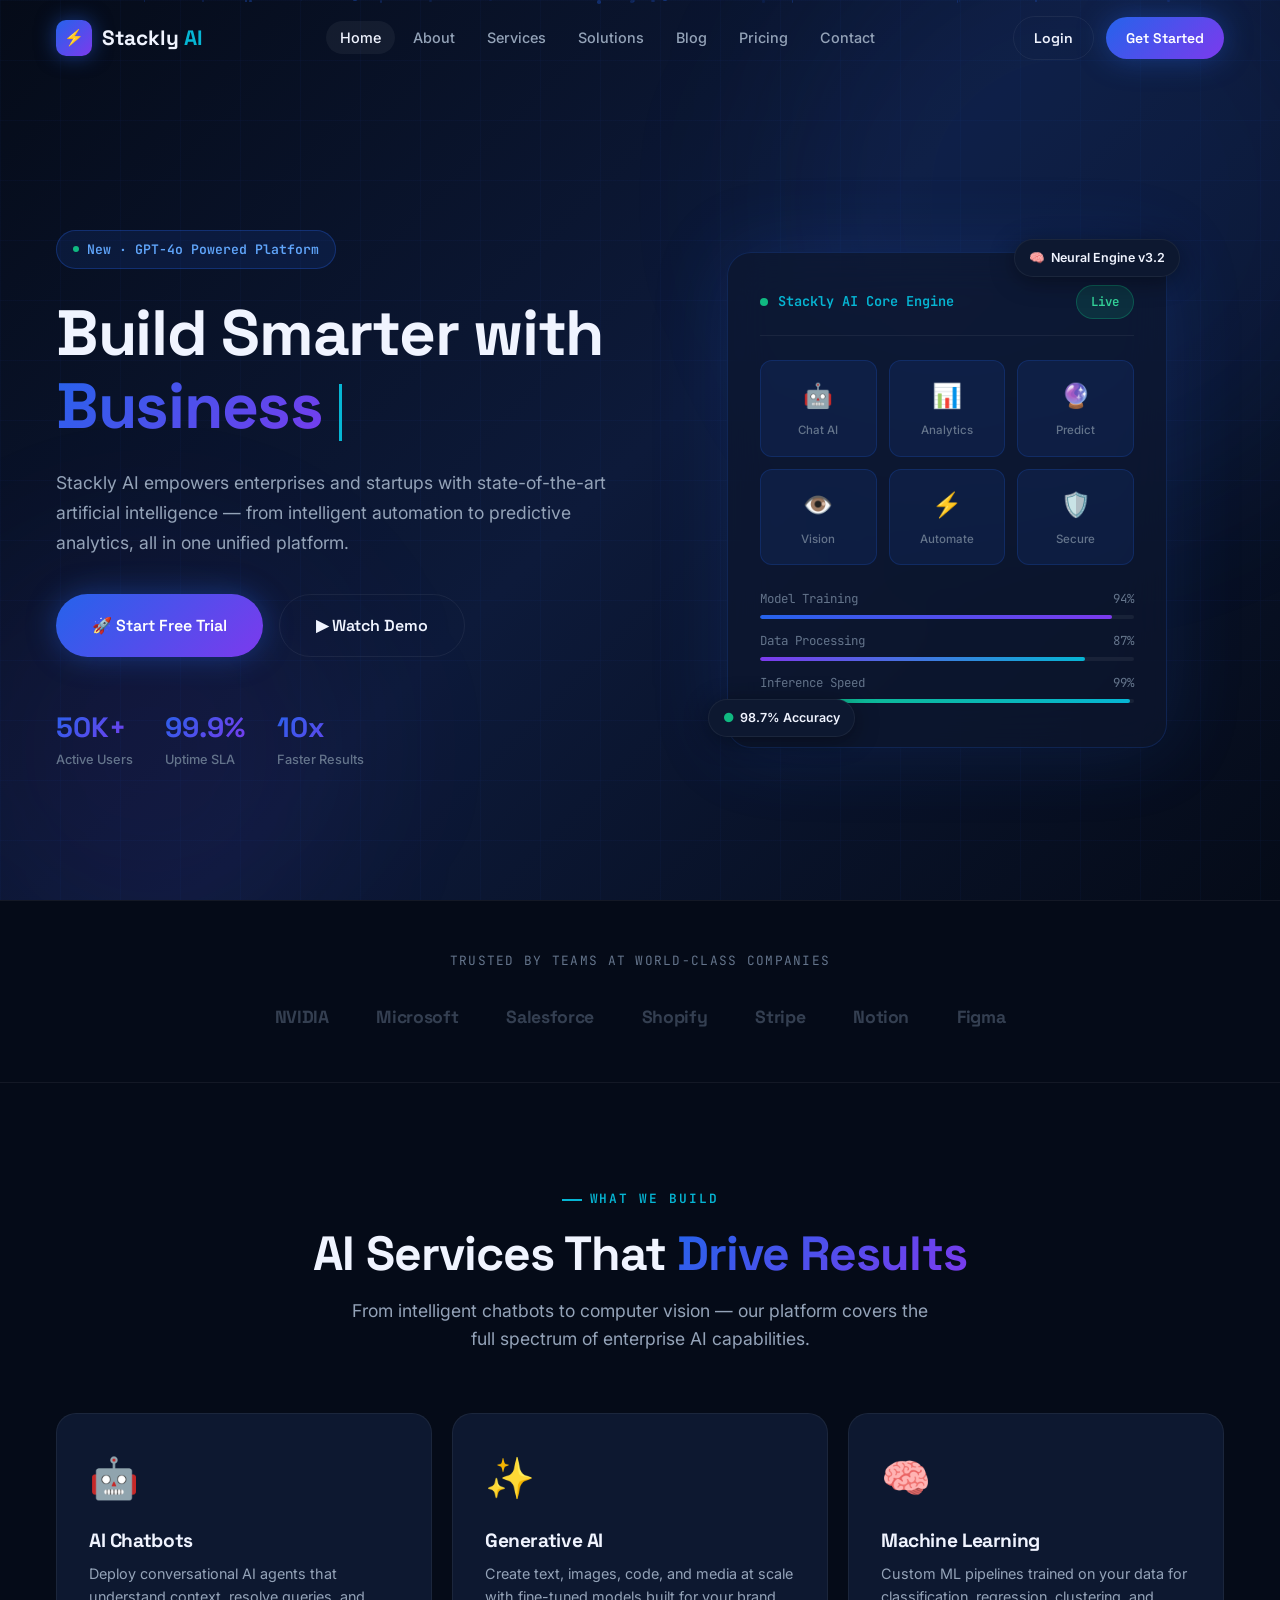
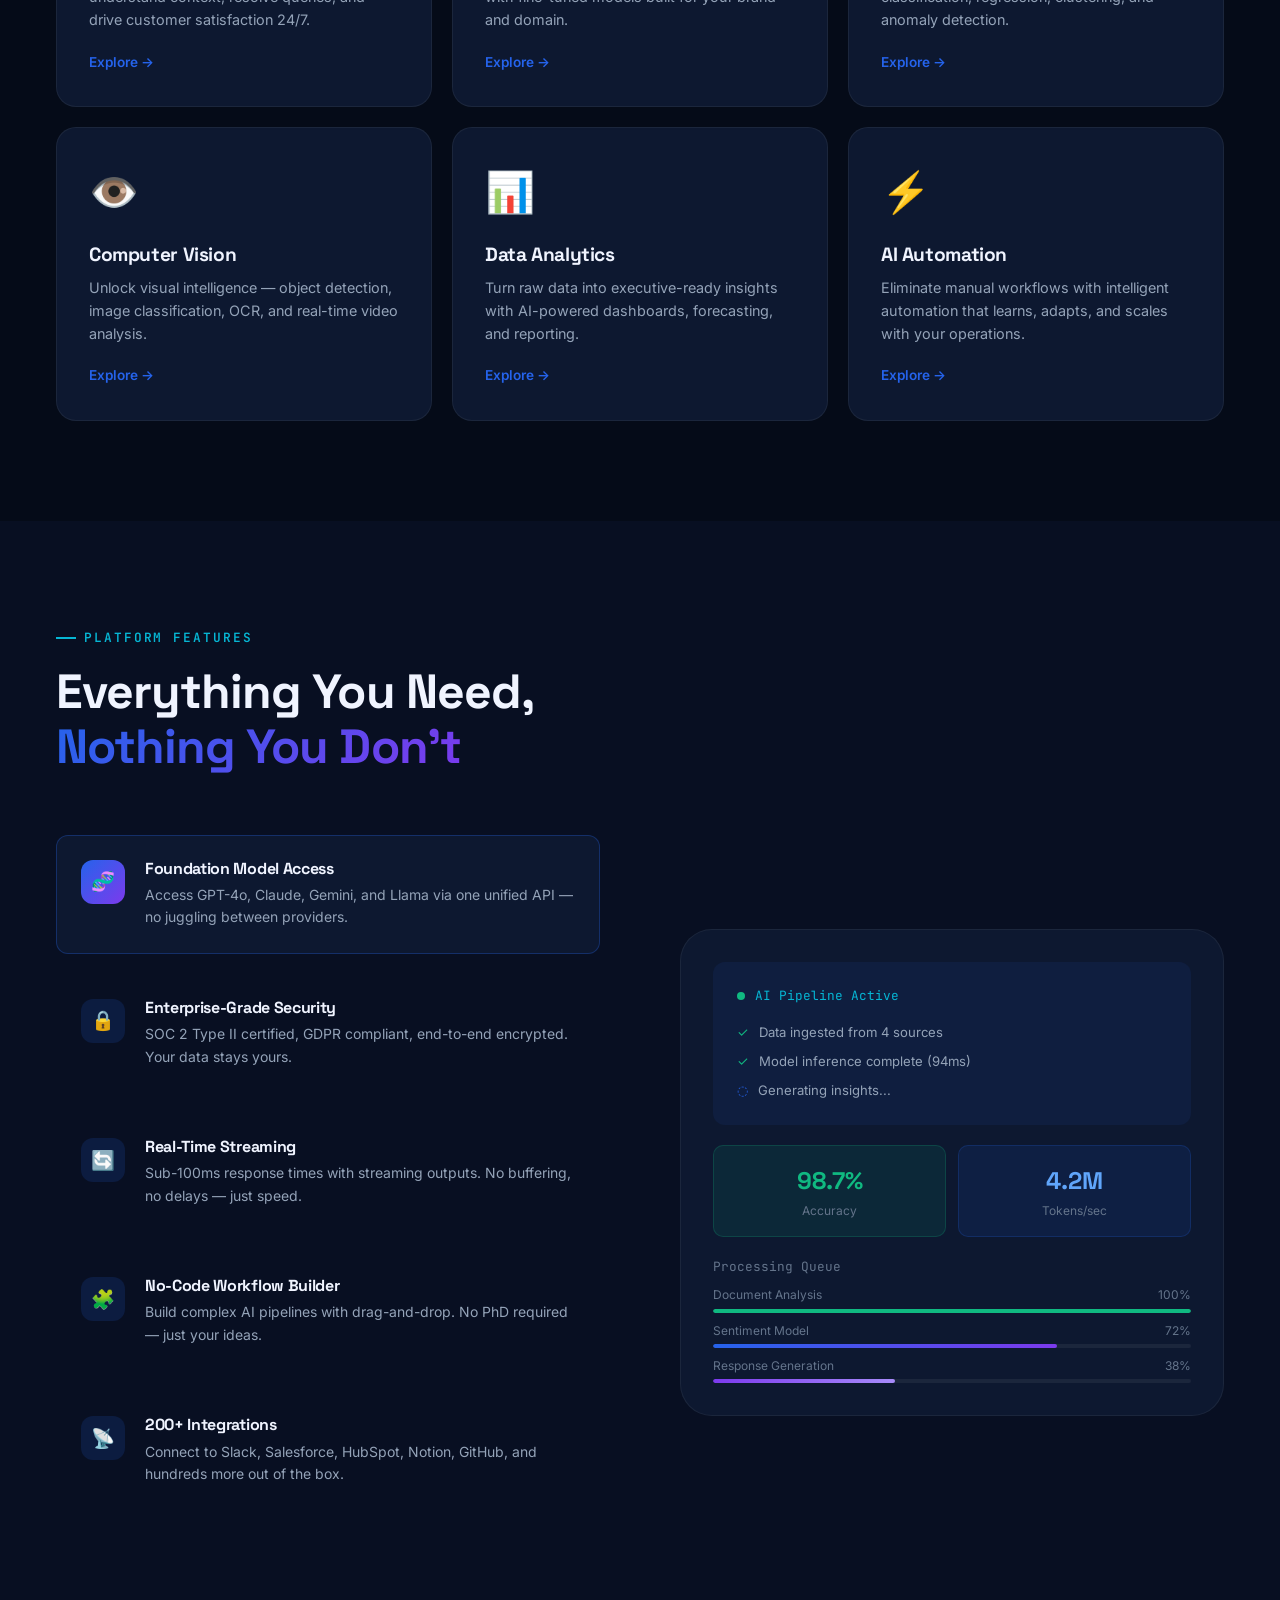
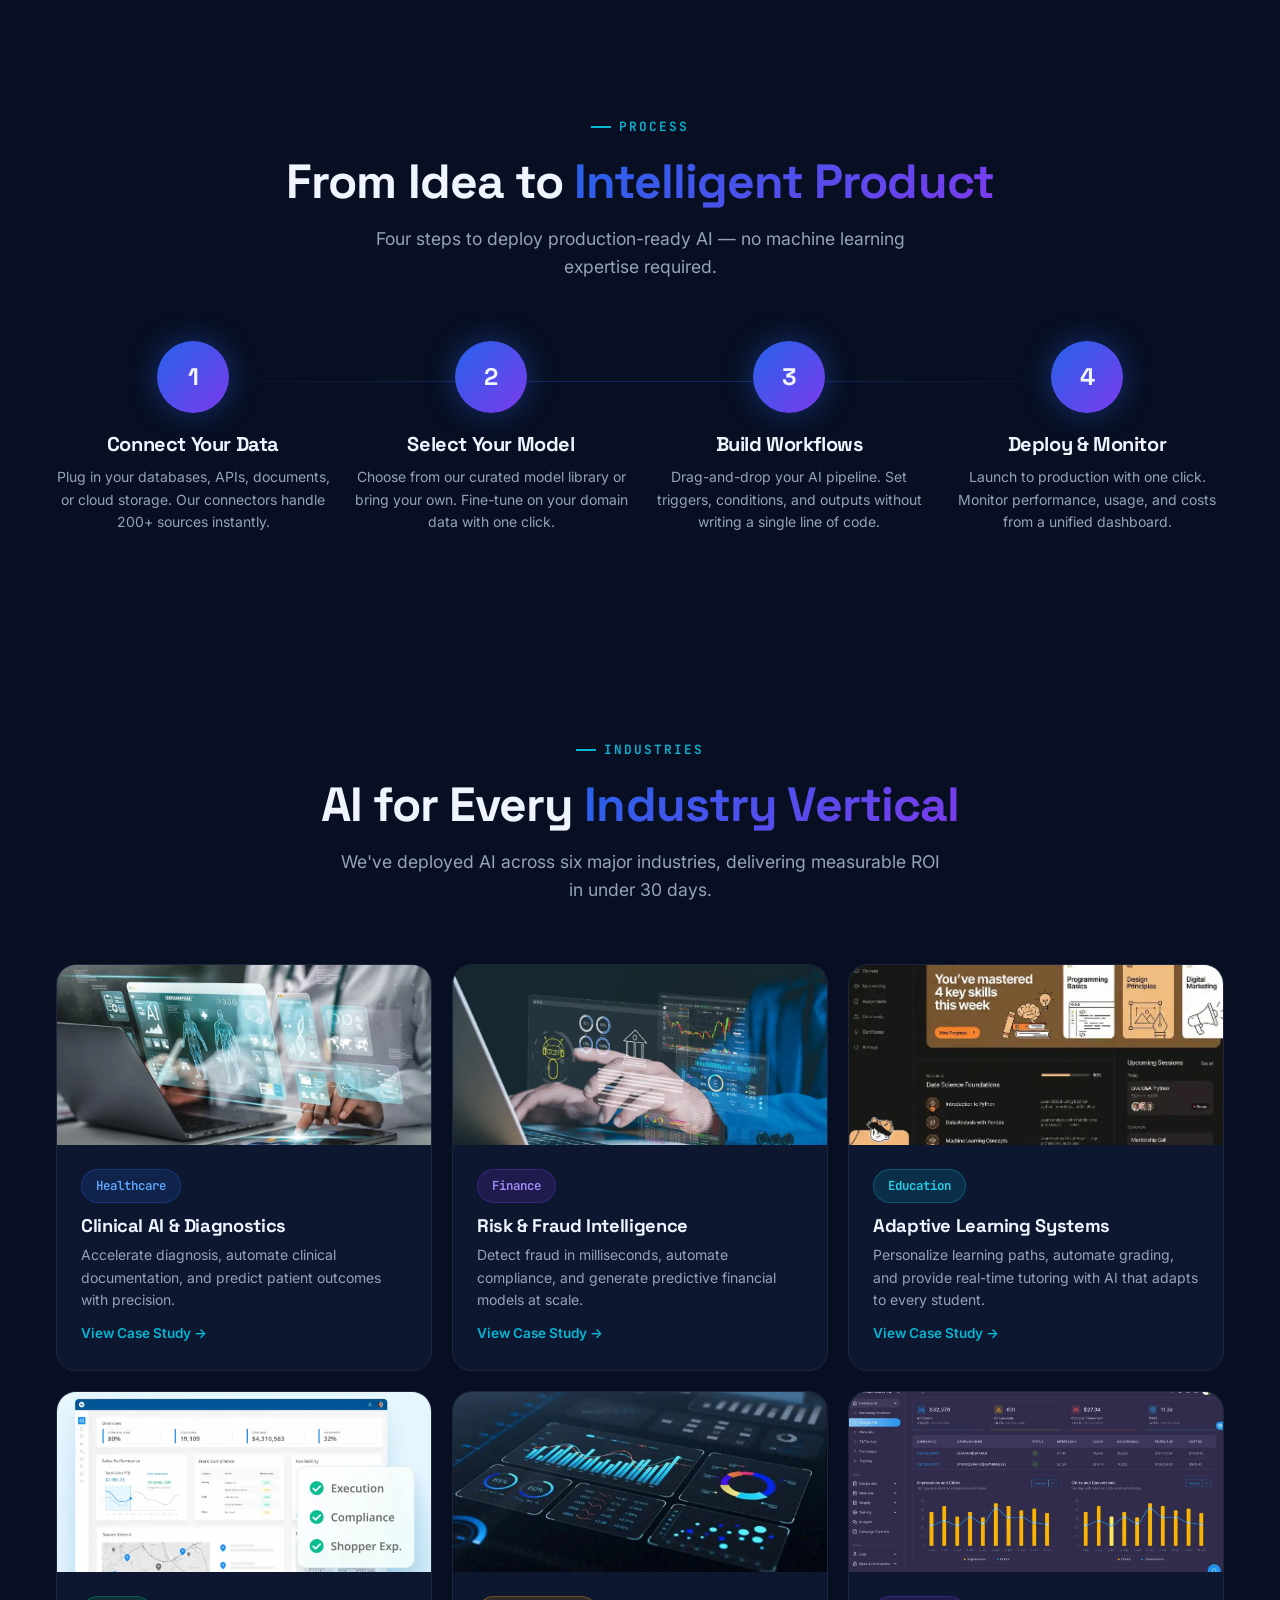
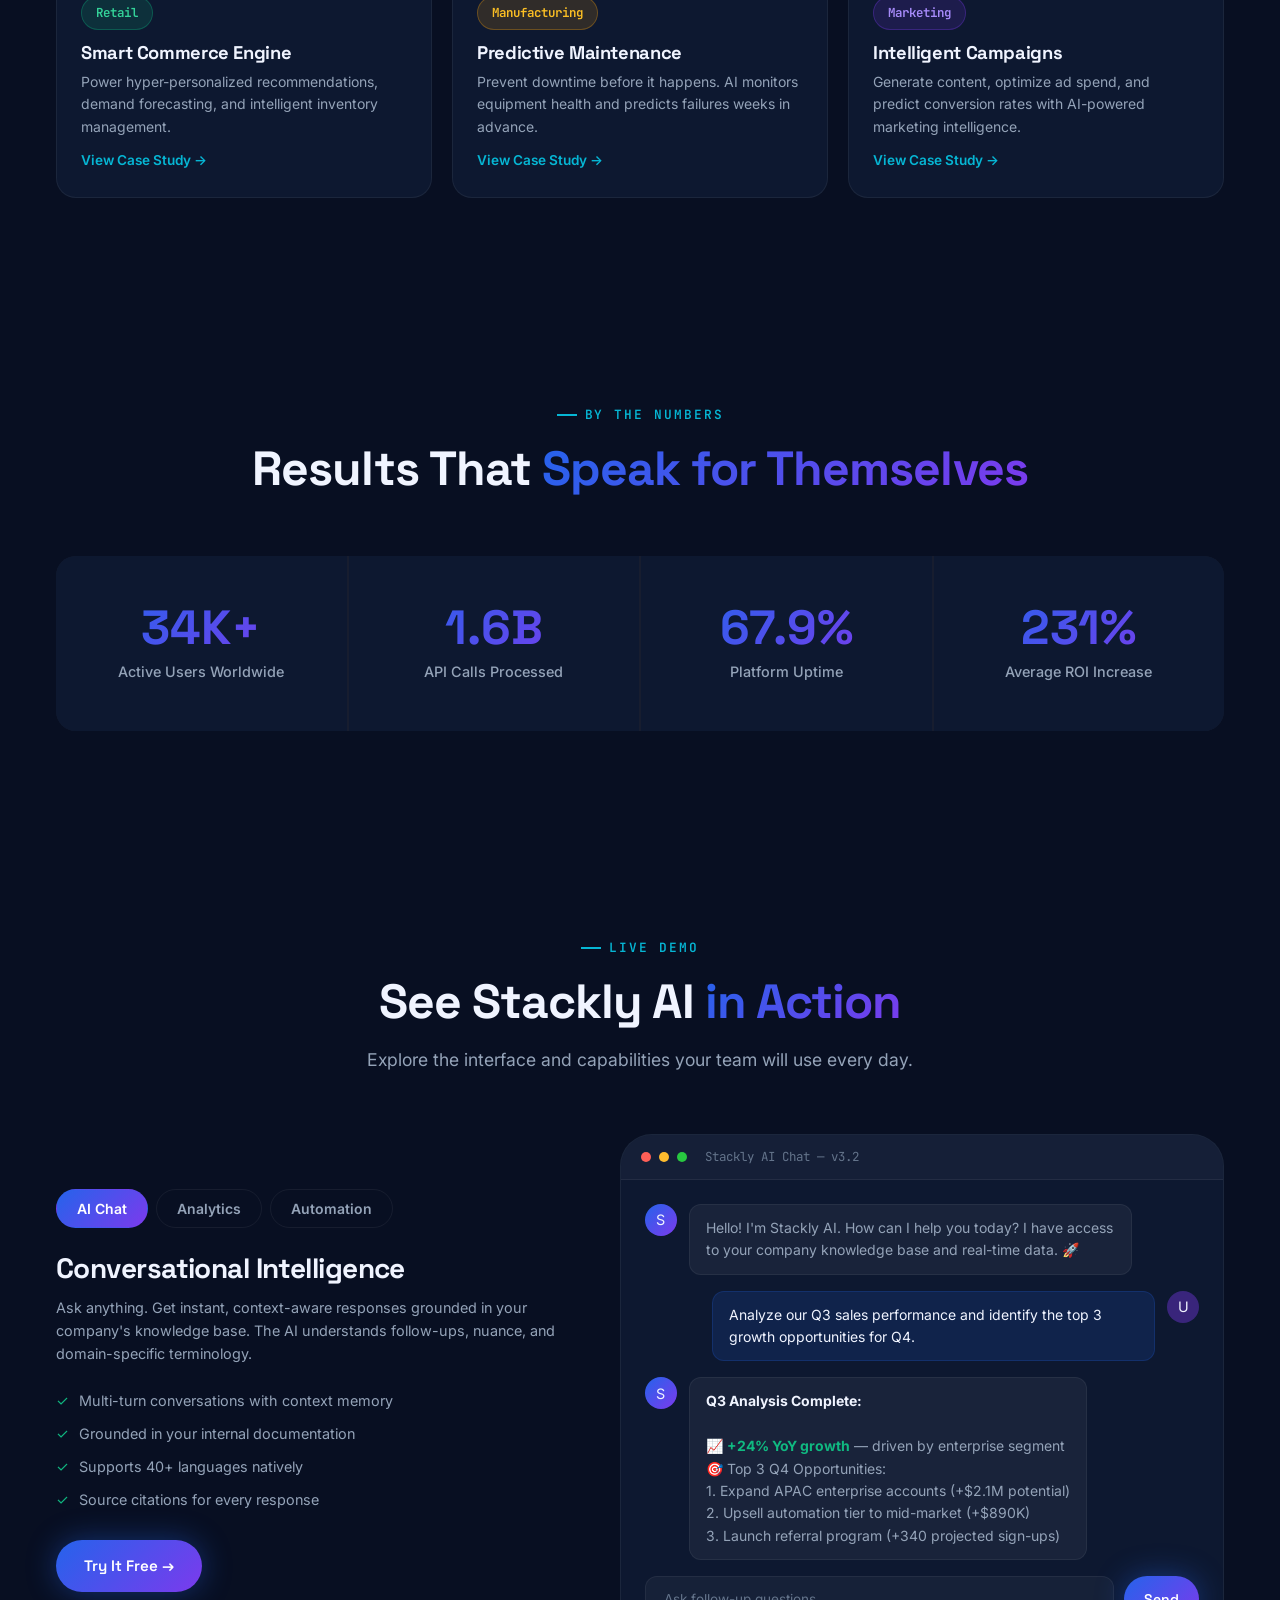
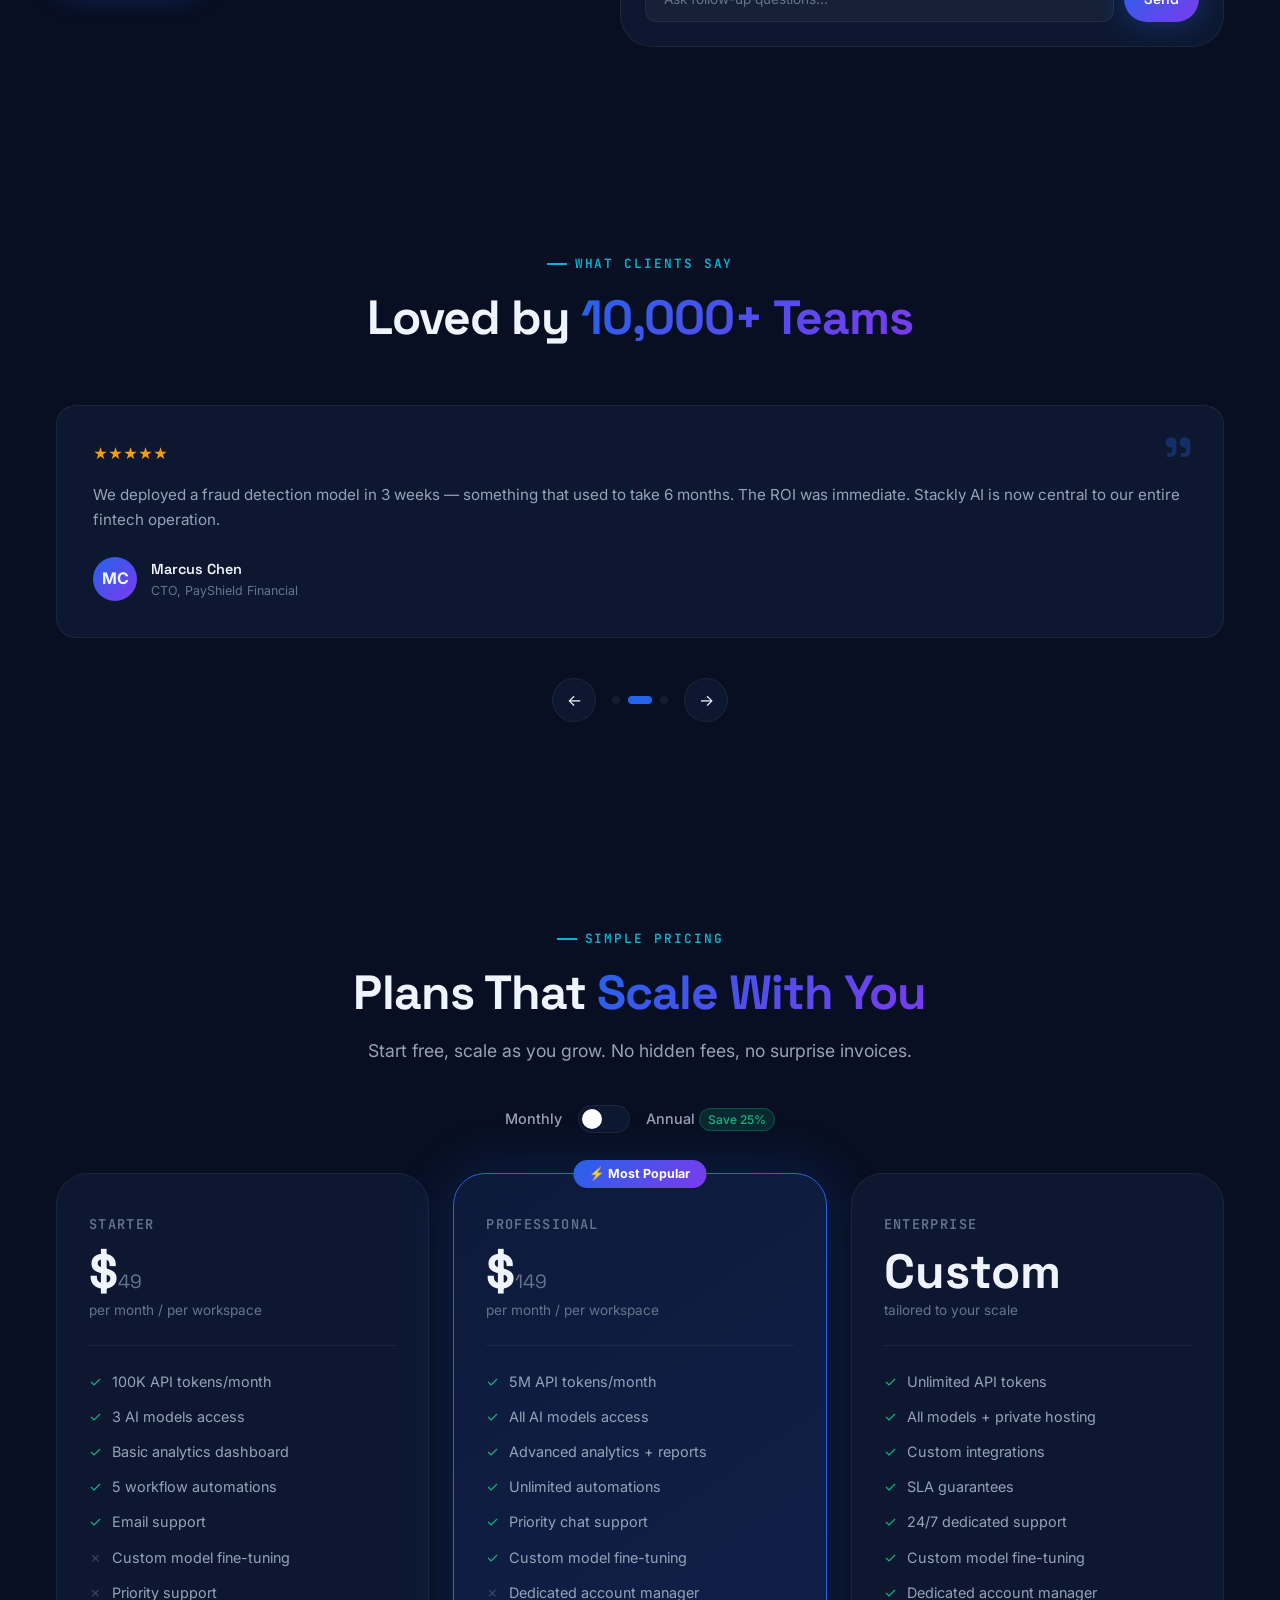
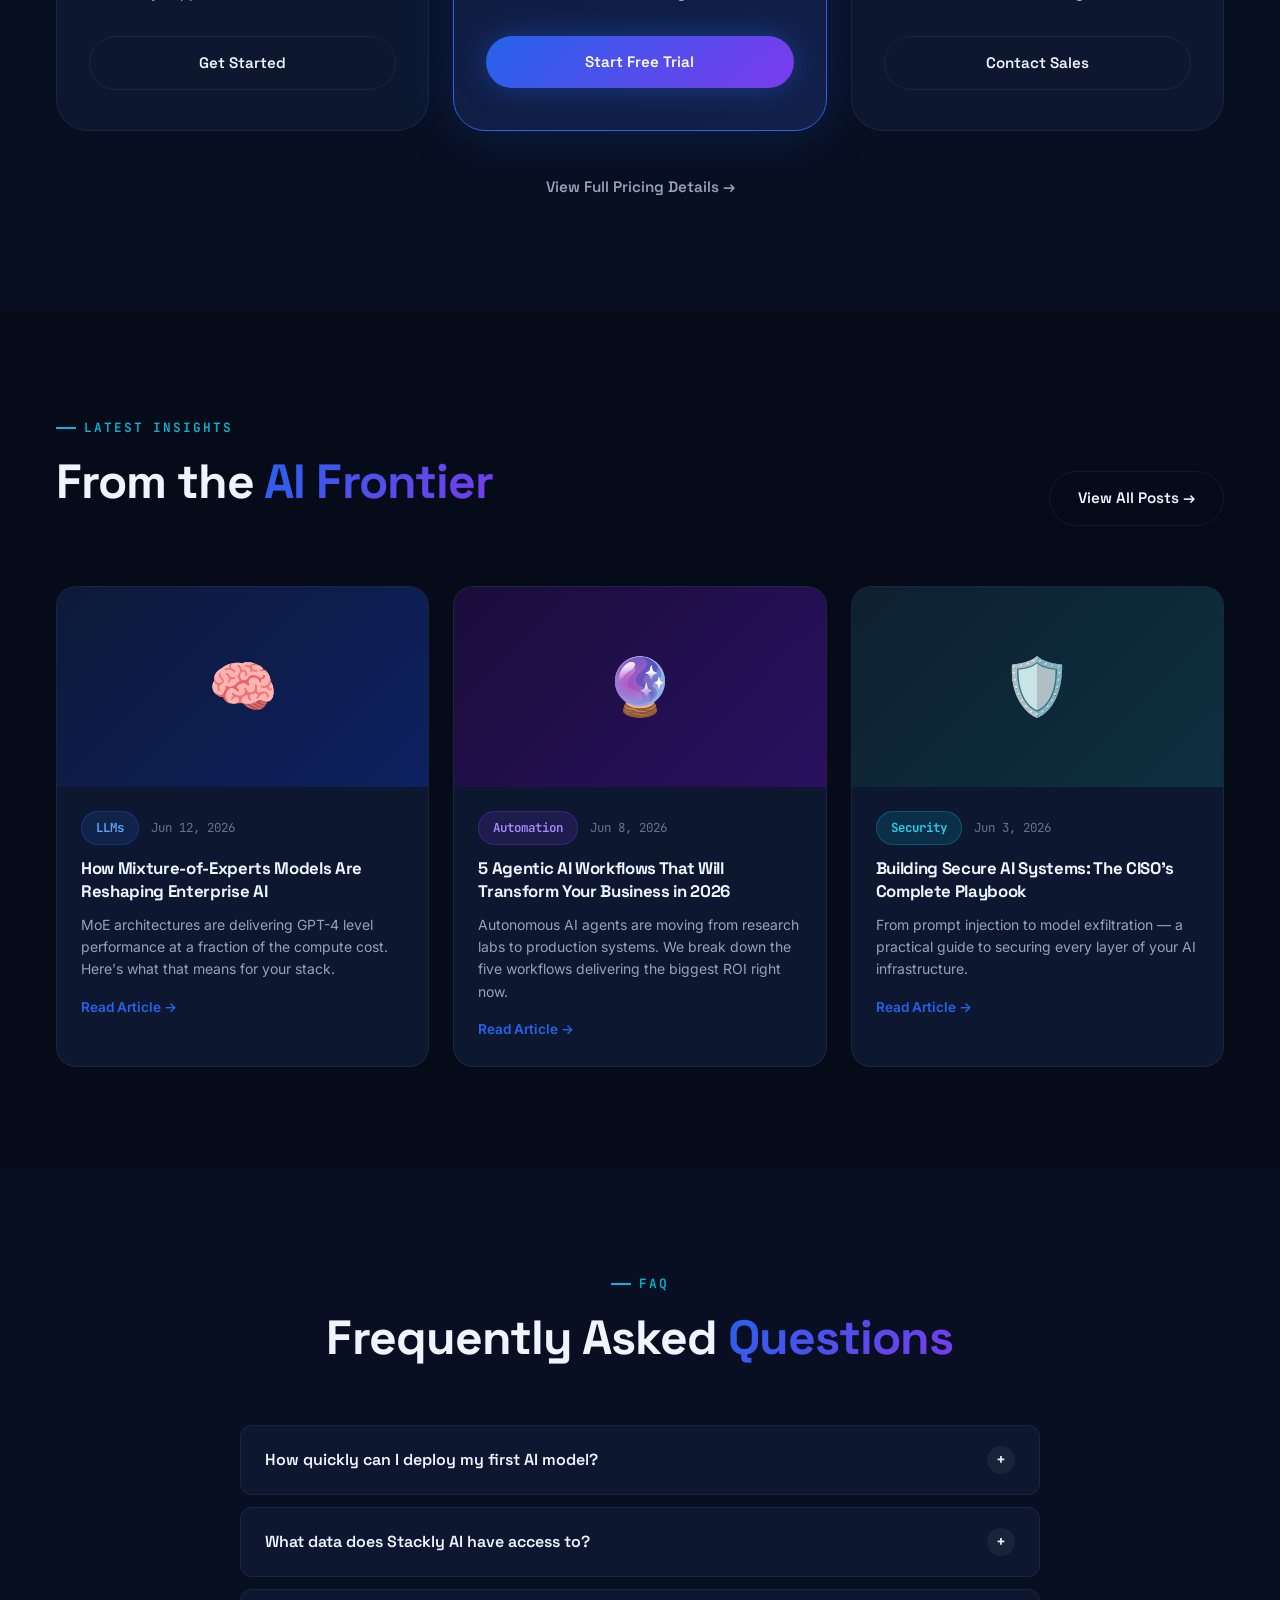
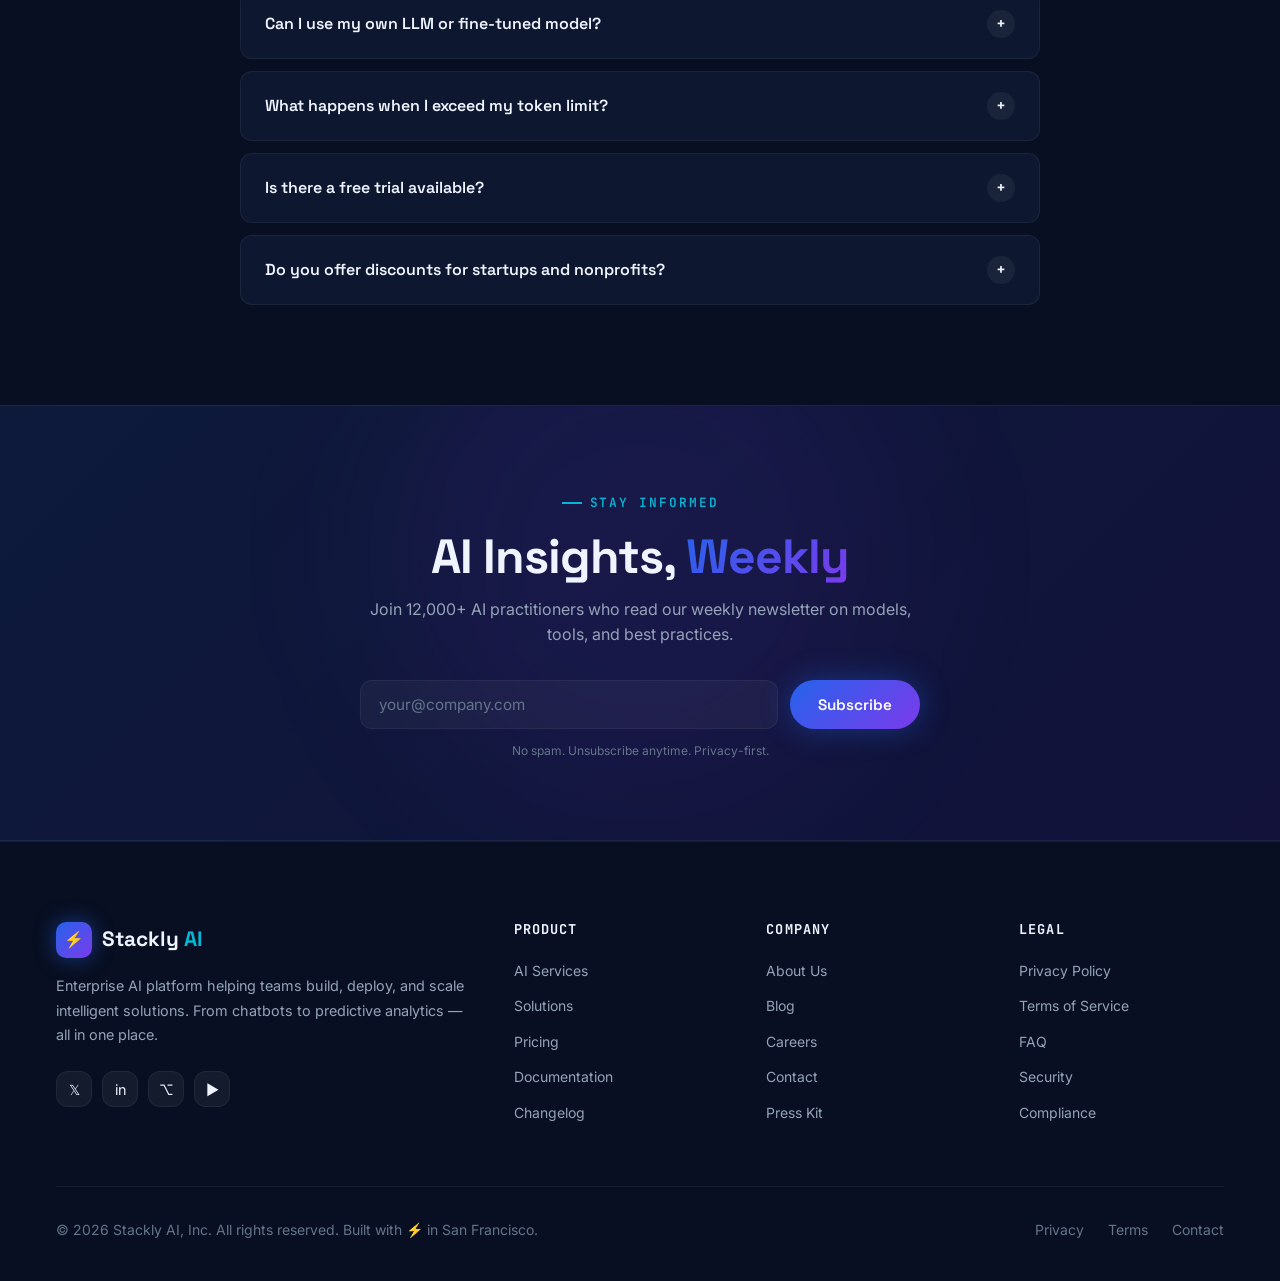
==== commit 700f1471: "Added images" ====
--- a/index.html
+++ b/index.html
@@ -398,7 +398,11 @@
 
     <div class="solutions-grid">
       <div class="solution-card" data-aos="fade-up" data-aos-delay="100">
-        <div class="solution-img grad-blue"><span>🏥</span></div>
+        <div class="solution-img">
+   <img src="images/healthcare.webp"
+        alt="Healthcare AI"
+        loading="lazy">
+</div>
         <div class="solution-body">
           <div class="badge badge-blue" style="margin-bottom:12px;">Healthcare</div>
           <h3>Clinical AI & Diagnostics</h3>
@@ -407,7 +411,11 @@
         </div>
       </div>
       <div class="solution-card" data-aos="fade-up" data-aos-delay="200">
-        <div class="solution-img grad-violet"><span>💰</span></div>
+        <div class="solution-img">
+   <img src="images/finance.webp"
+        alt="Finance AI"
+        loading="lazy">
+</div>
         <div class="solution-body">
           <div class="badge badge-violet" style="margin-bottom:12px;">Finance</div>
           <h3>Risk & Fraud Intelligence</h3>
@@ -416,7 +424,11 @@
         </div>
       </div>
       <div class="solution-card" data-aos="fade-up" data-aos-delay="300">
-        <div class="solution-img grad-teal"><span>🎓</span></div>
+        <div class="solution-img">
+   <img src="images/education.webp.webp"
+        alt="Education AI"
+        loading="lazy">
+</div>
         <div class="solution-body">
           <div class="badge badge-cyan" style="margin-bottom:12px;">Education</div>
           <h3>Adaptive Learning Systems</h3>
@@ -425,7 +437,11 @@
         </div>
       </div>
       <div class="solution-card" data-aos="fade-up" data-aos-delay="100">
-        <div class="solution-img grad-green"><span>🛒</span></div>
+        <div class="solution-img">
+   <img src="images/retail.webp"
+        alt="Retail AI"
+        loading="lazy">
+</div>
         <div class="solution-body">
           <div class="badge badge-green" style="margin-bottom:12px;">Retail</div>
           <h3>Smart Commerce Engine</h3>
@@ -434,7 +450,11 @@
         </div>
       </div>
       <div class="solution-card" data-aos="fade-up" data-aos-delay="200">
-        <div class="solution-img grad-orange"><span>🏭</span></div>
+        <div class="solution-img">
+   <img src="images/manufacturing.webp"
+        alt="Manufacturing AI"
+        loading="lazy">
+</div>
         <div class="solution-body">
           <div class="badge badge-gold" style="margin-bottom:12px;">Manufacturing</div>
           <h3>Predictive Maintenance</h3>
@@ -443,7 +463,11 @@
         </div>
       </div>
       <div class="solution-card" data-aos="fade-up" data-aos-delay="300">
-        <div class="solution-img grad-pink"><span>📣</span></div>
+        <div class="solution-img">
+   <img src="images/marketing.webp"
+        alt="Marketing AI"
+        loading="lazy">
+</div>
         <div class="solution-body">
           <div class="badge badge-violet" style="margin-bottom:12px;">Marketing</div>
           <h3>Intelligent Campaigns</h3>
--- a/style.css
+++ b/style.css
@@ -3033,4 +3033,89 @@
     padding:24px !important;
   }
 
-}+} 
+
+
+
+
+@media (max-width: 425px) {
+    .dash-panel {
+        width: 280px !important;
+        padding: 16px;
+    }
+}
+
+@media (max-width: 766px) {
+  .dashboard-title {
+    display: none;
+  }
+
+  .dashboard-search {
+    display: none !important;
+  }
+
+  .admin-avatar {
+    display: none !important;
+  }
+
+  .notif-panel {
+    position: relative;
+    left: -60px;
+  }
+}
+/* Tablet */
+@media (max-width: 992px) {
+  .dashboard-header {
+    padding: 14px 20px;
+  }
+
+  .dashboard-main {
+    margin-left: 0;
+  }
+} 
+
+
+img{
+    max-width:100%;
+    height:auto;
+}
+
+.blog-card-image{
+    height:160px;
+    overflow:hidden;
+    border-radius:16px;
+    margin-bottom:24px;
+}
+
+.blog-card-image img{
+    width:100%;
+    height:100%;
+    object-fit:cover;
+}
+
+@media(max-width:768px){
+
+    .blog-card-image{
+        height:140px;
+    }
+
+}
+
+.featured-blog-image{
+    min-height:280px;
+    overflow:hidden;
+}
+
+.featured-blog-image img{
+    width:100%;
+    height:100%;
+    object-fit:cover;
+}
+
+@media(max-width:768px){
+
+    .featured-blog-image{
+        min-height:220px;
+    }
+
+}
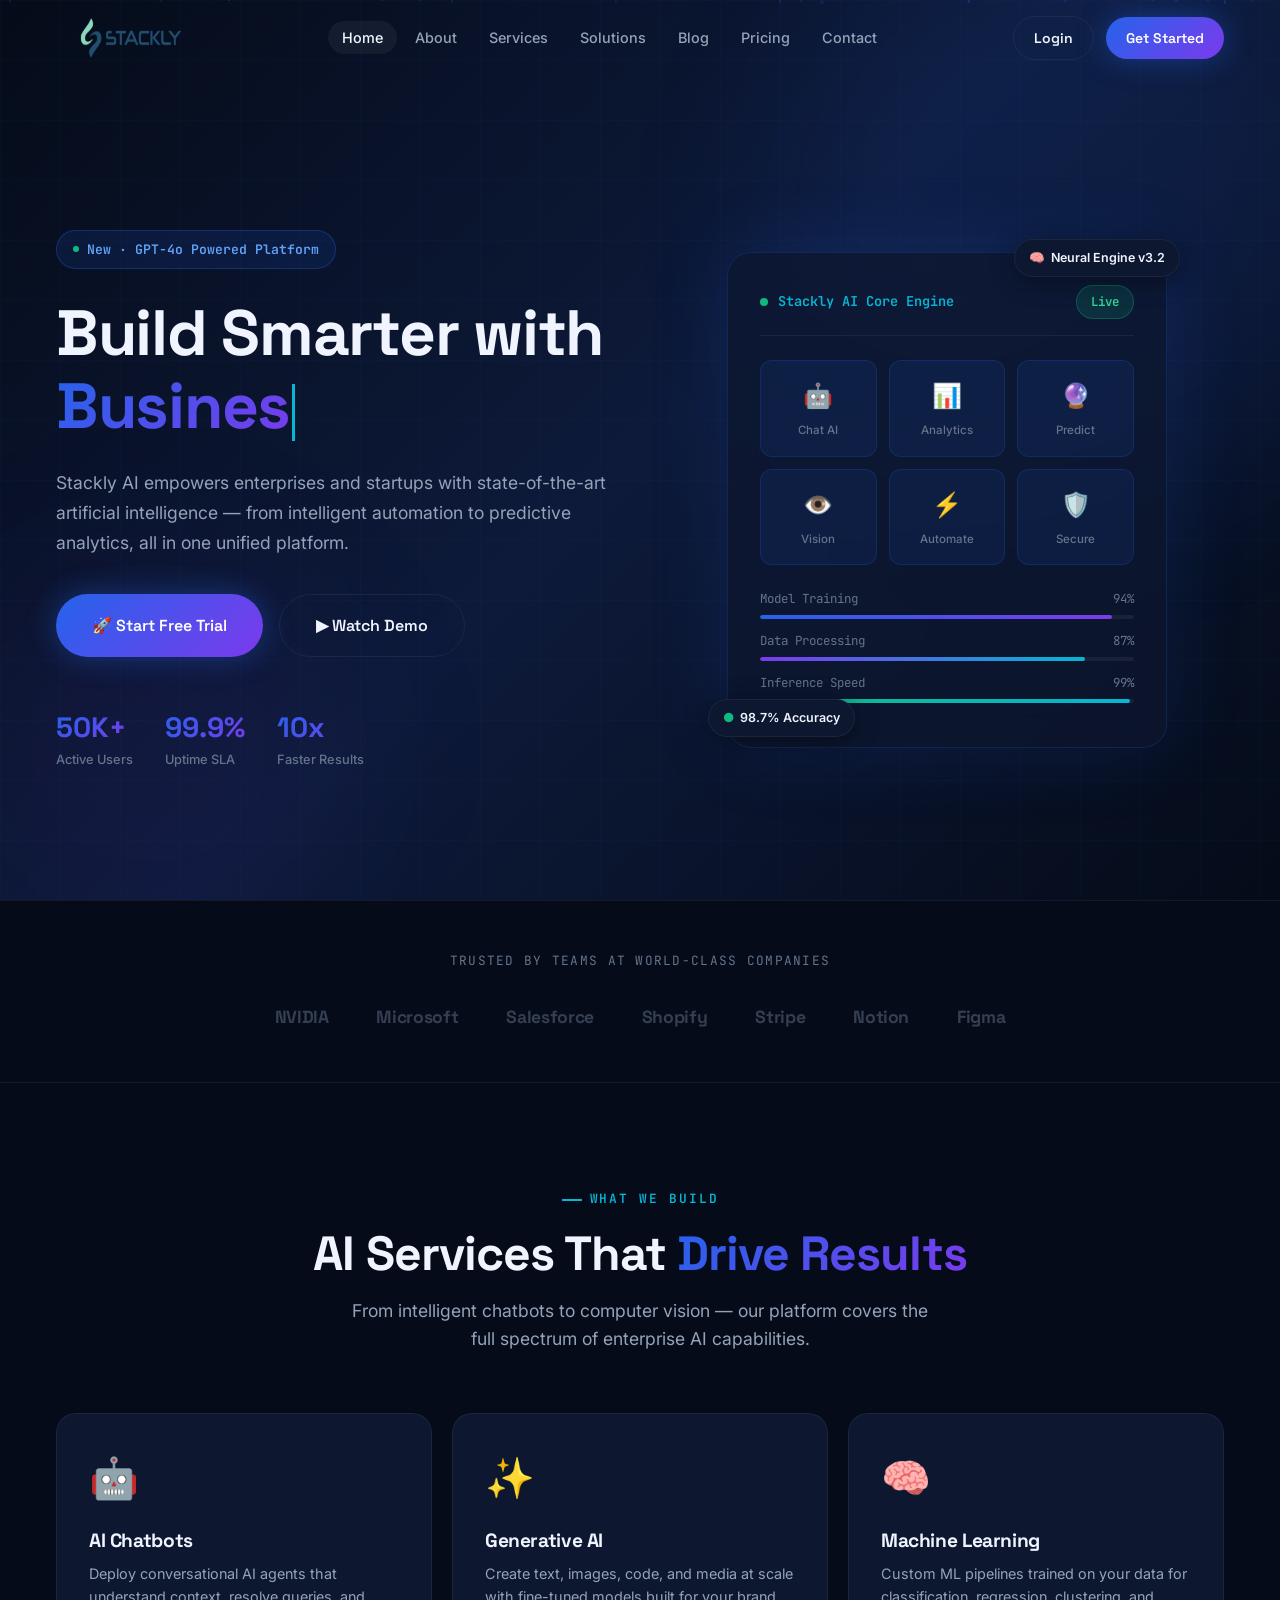
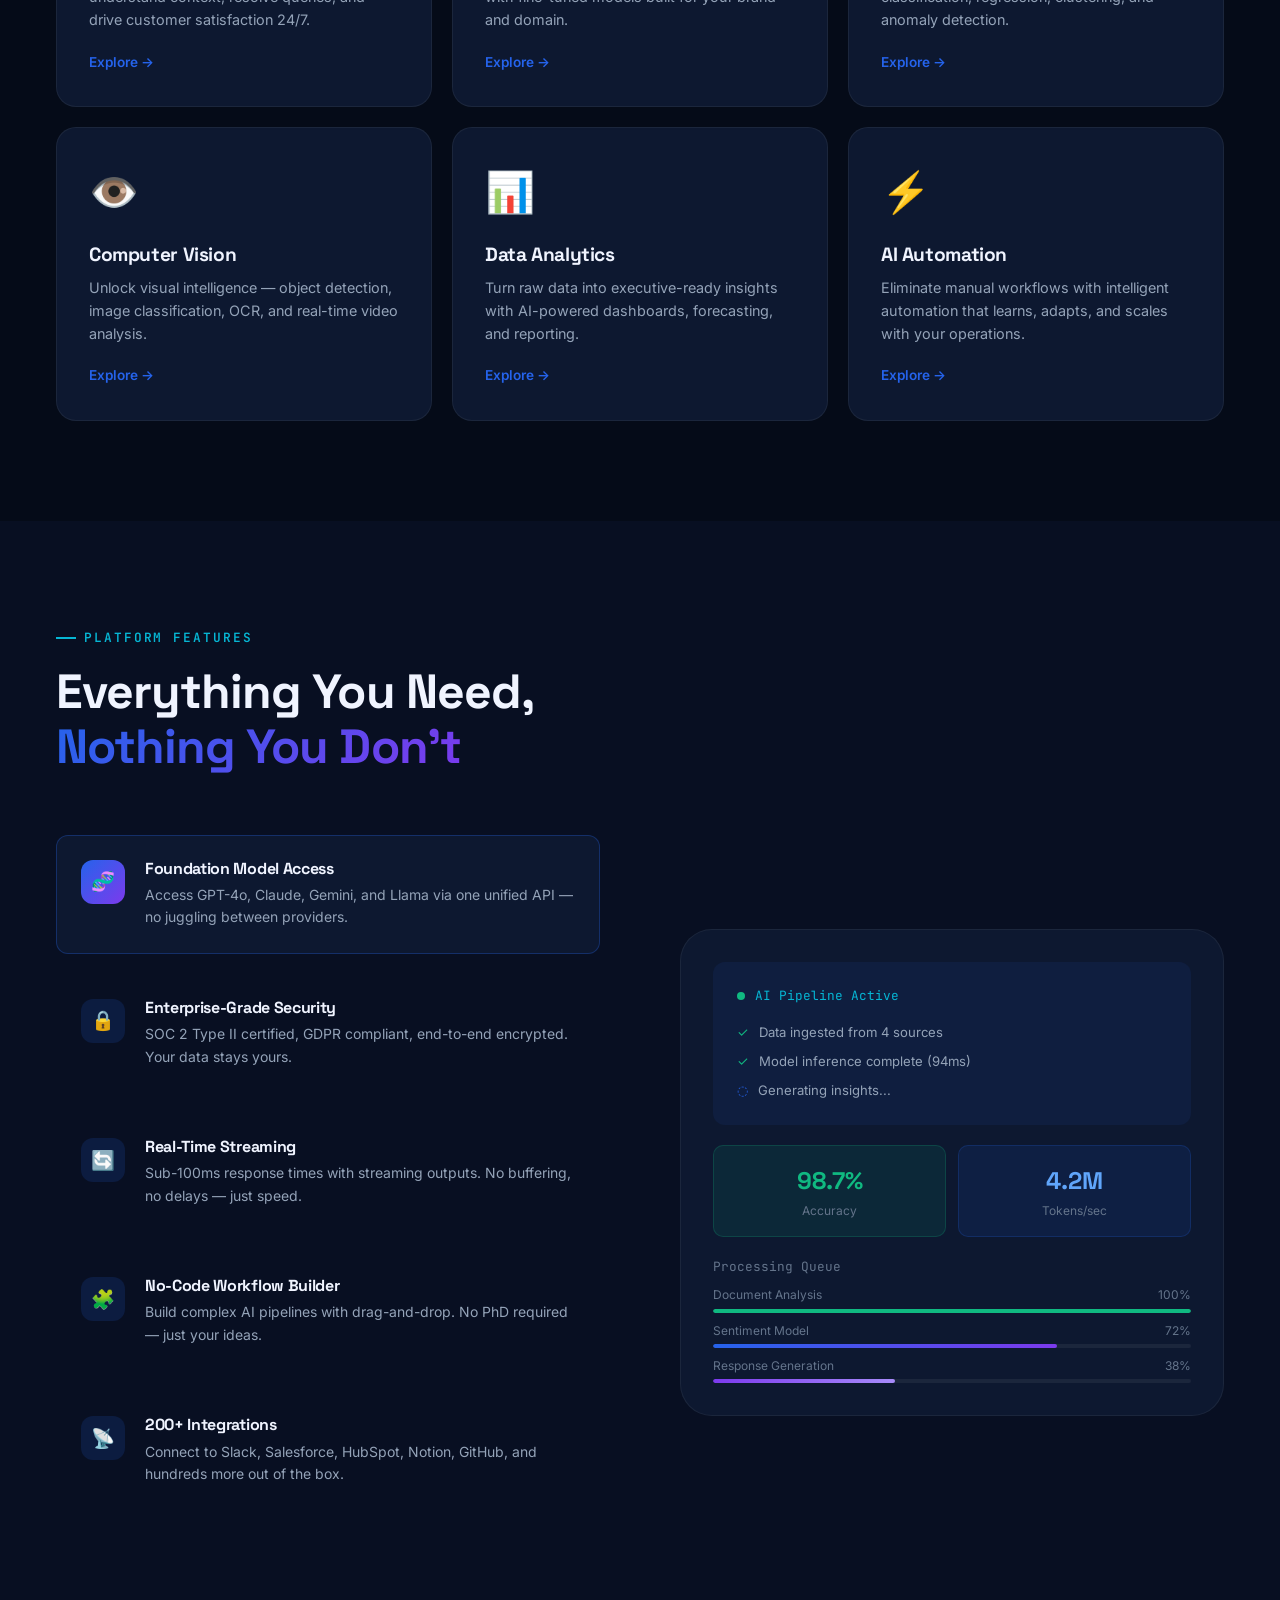
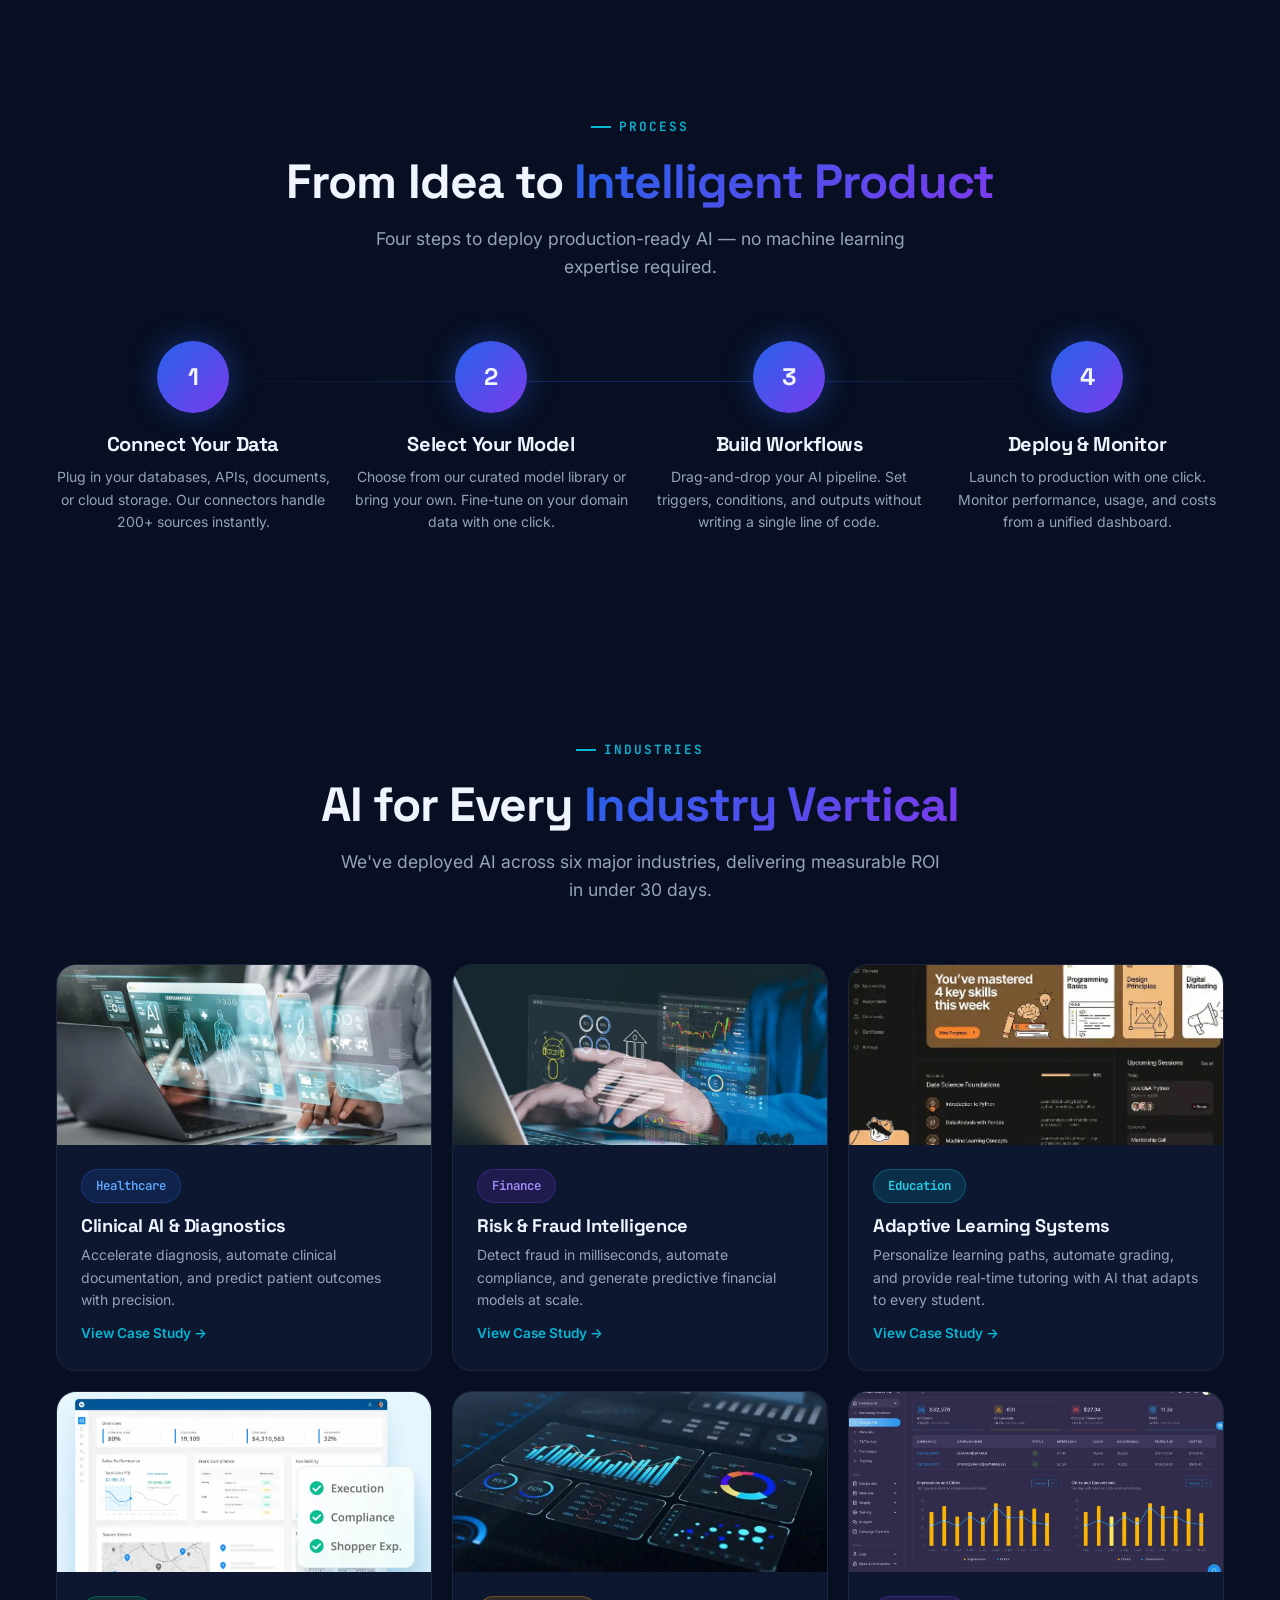
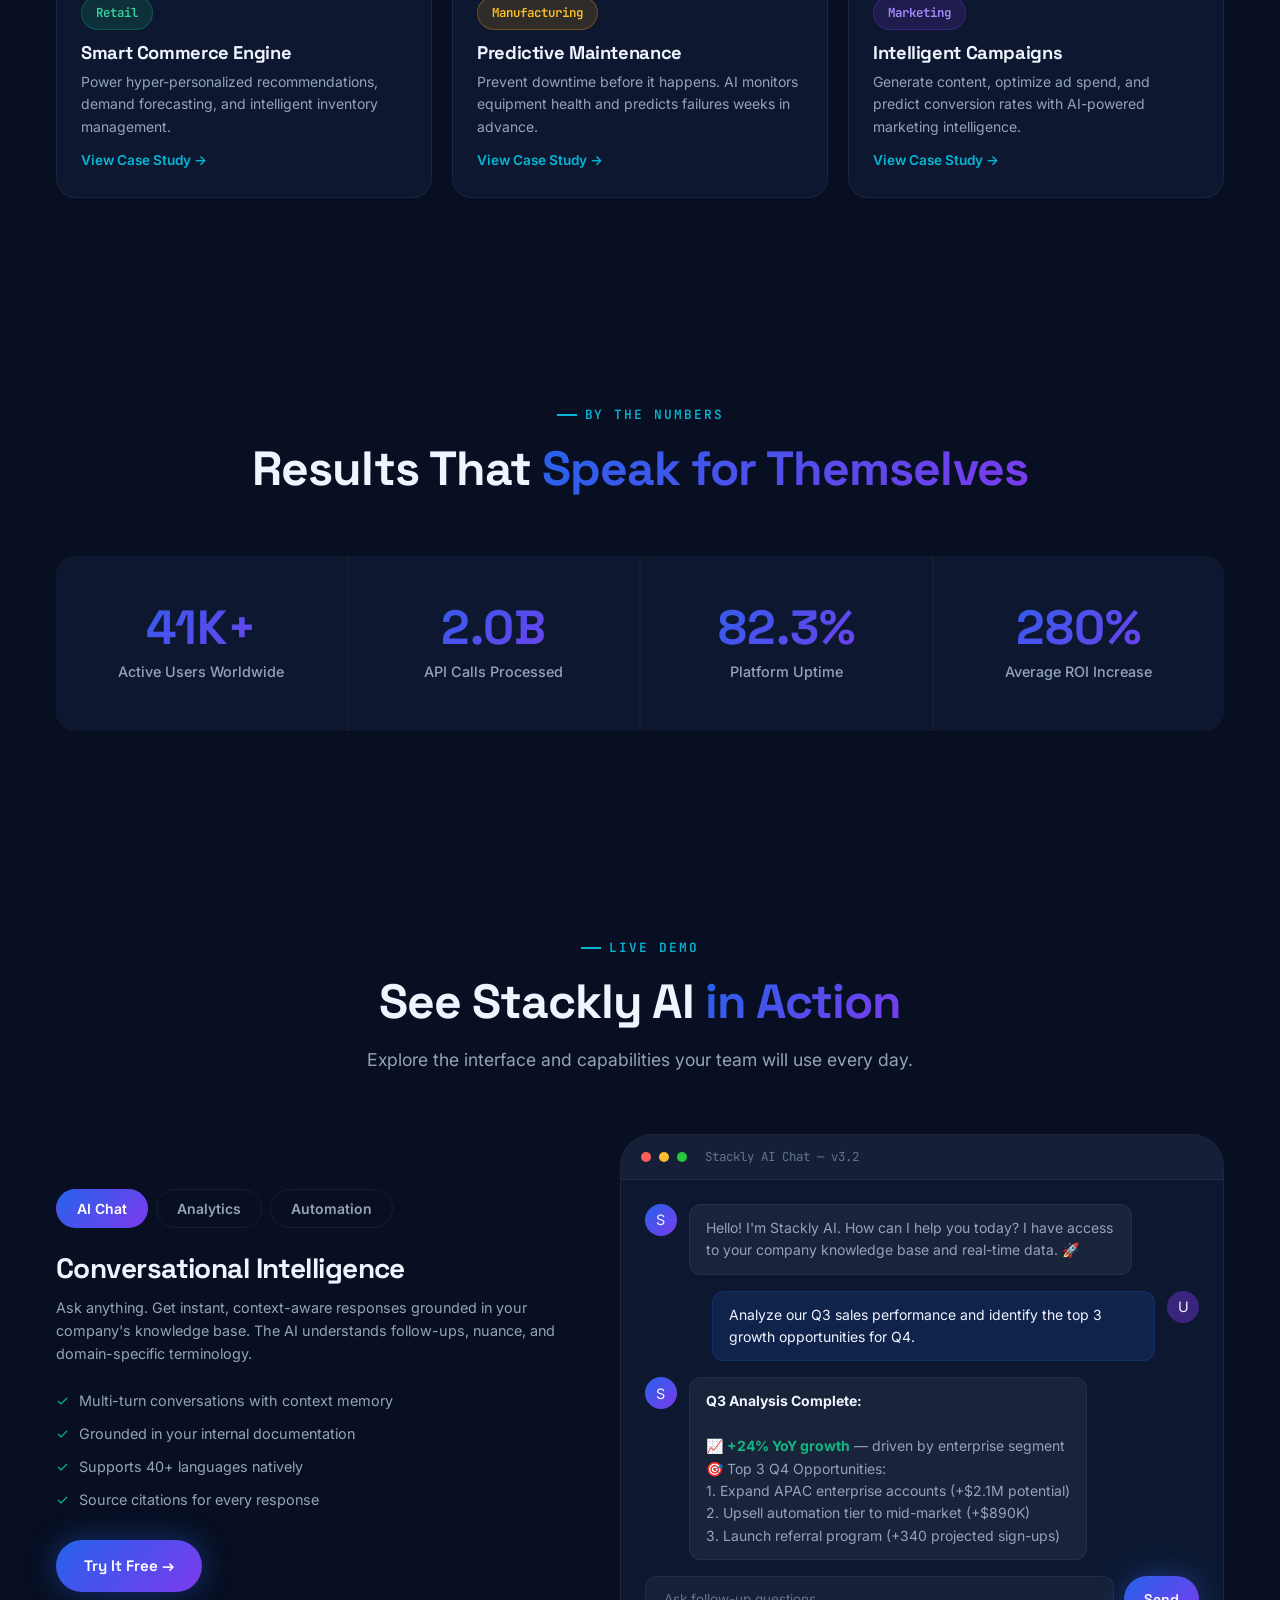
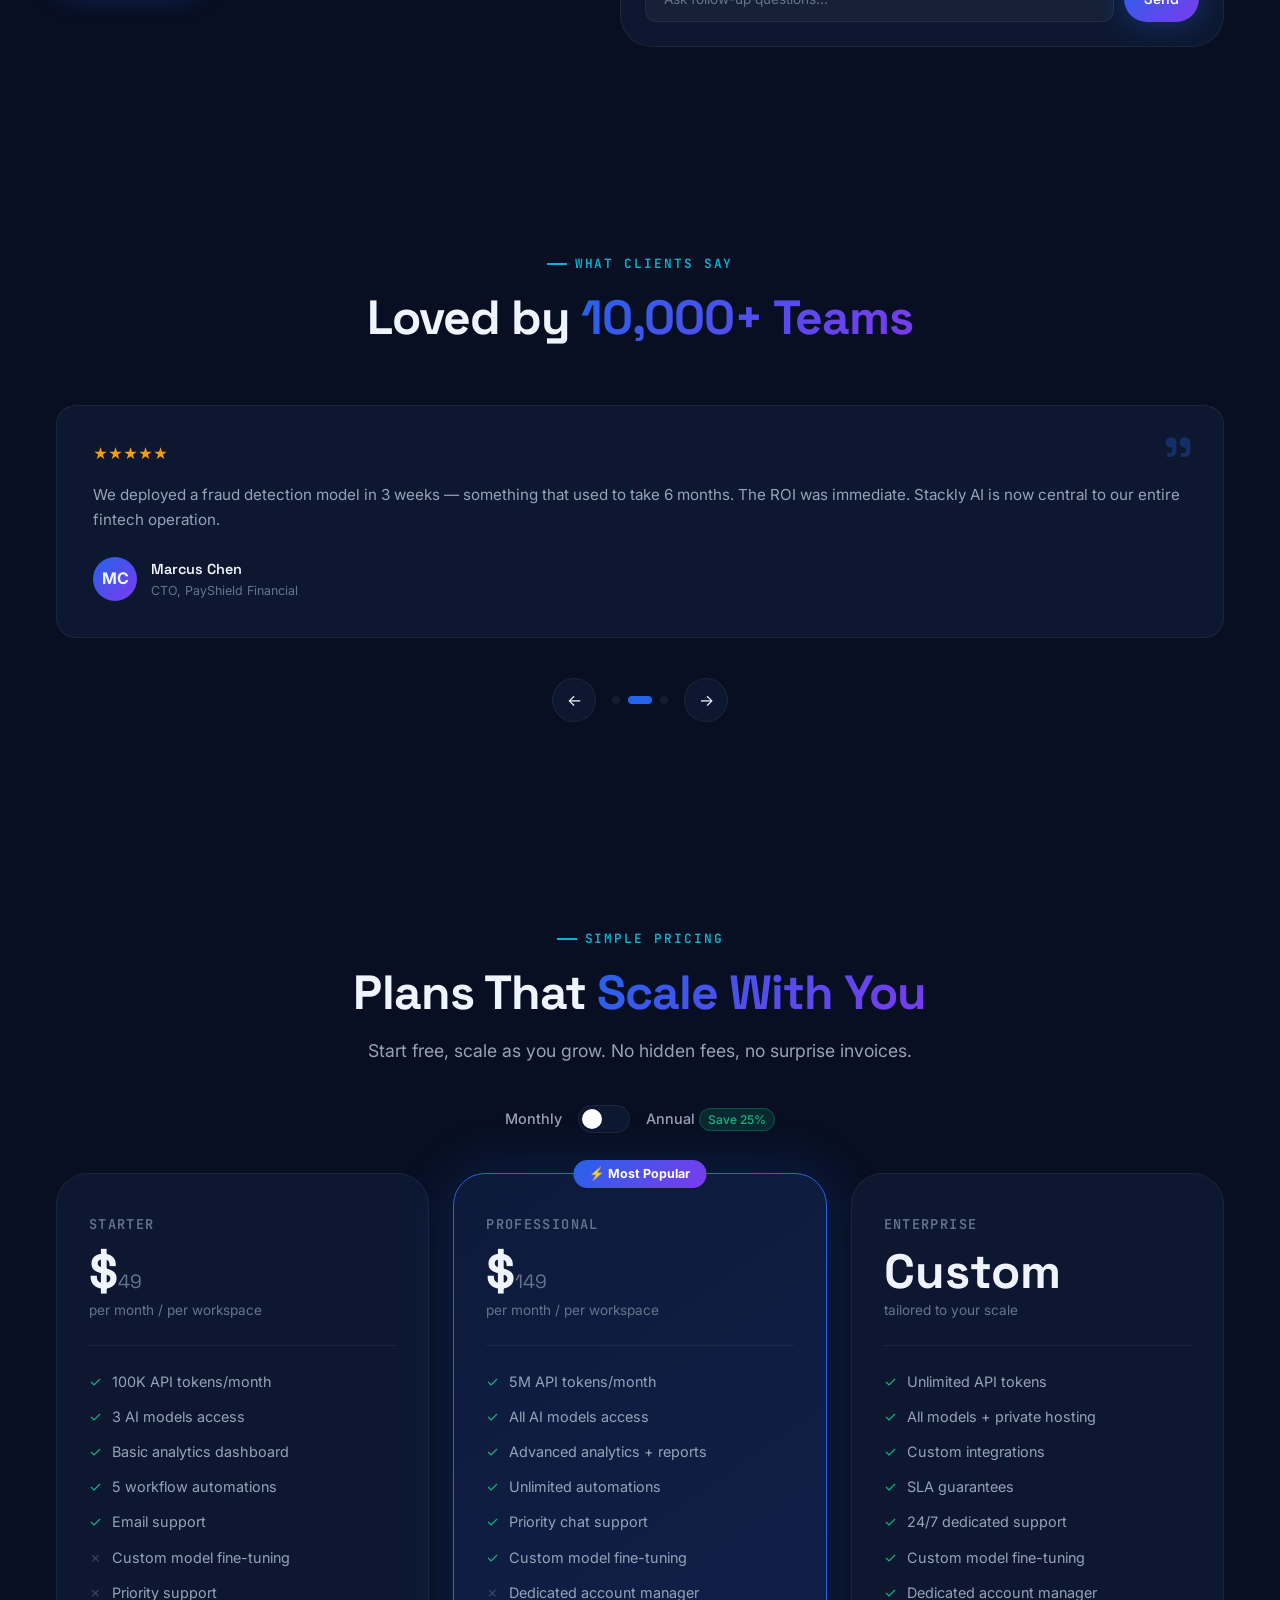
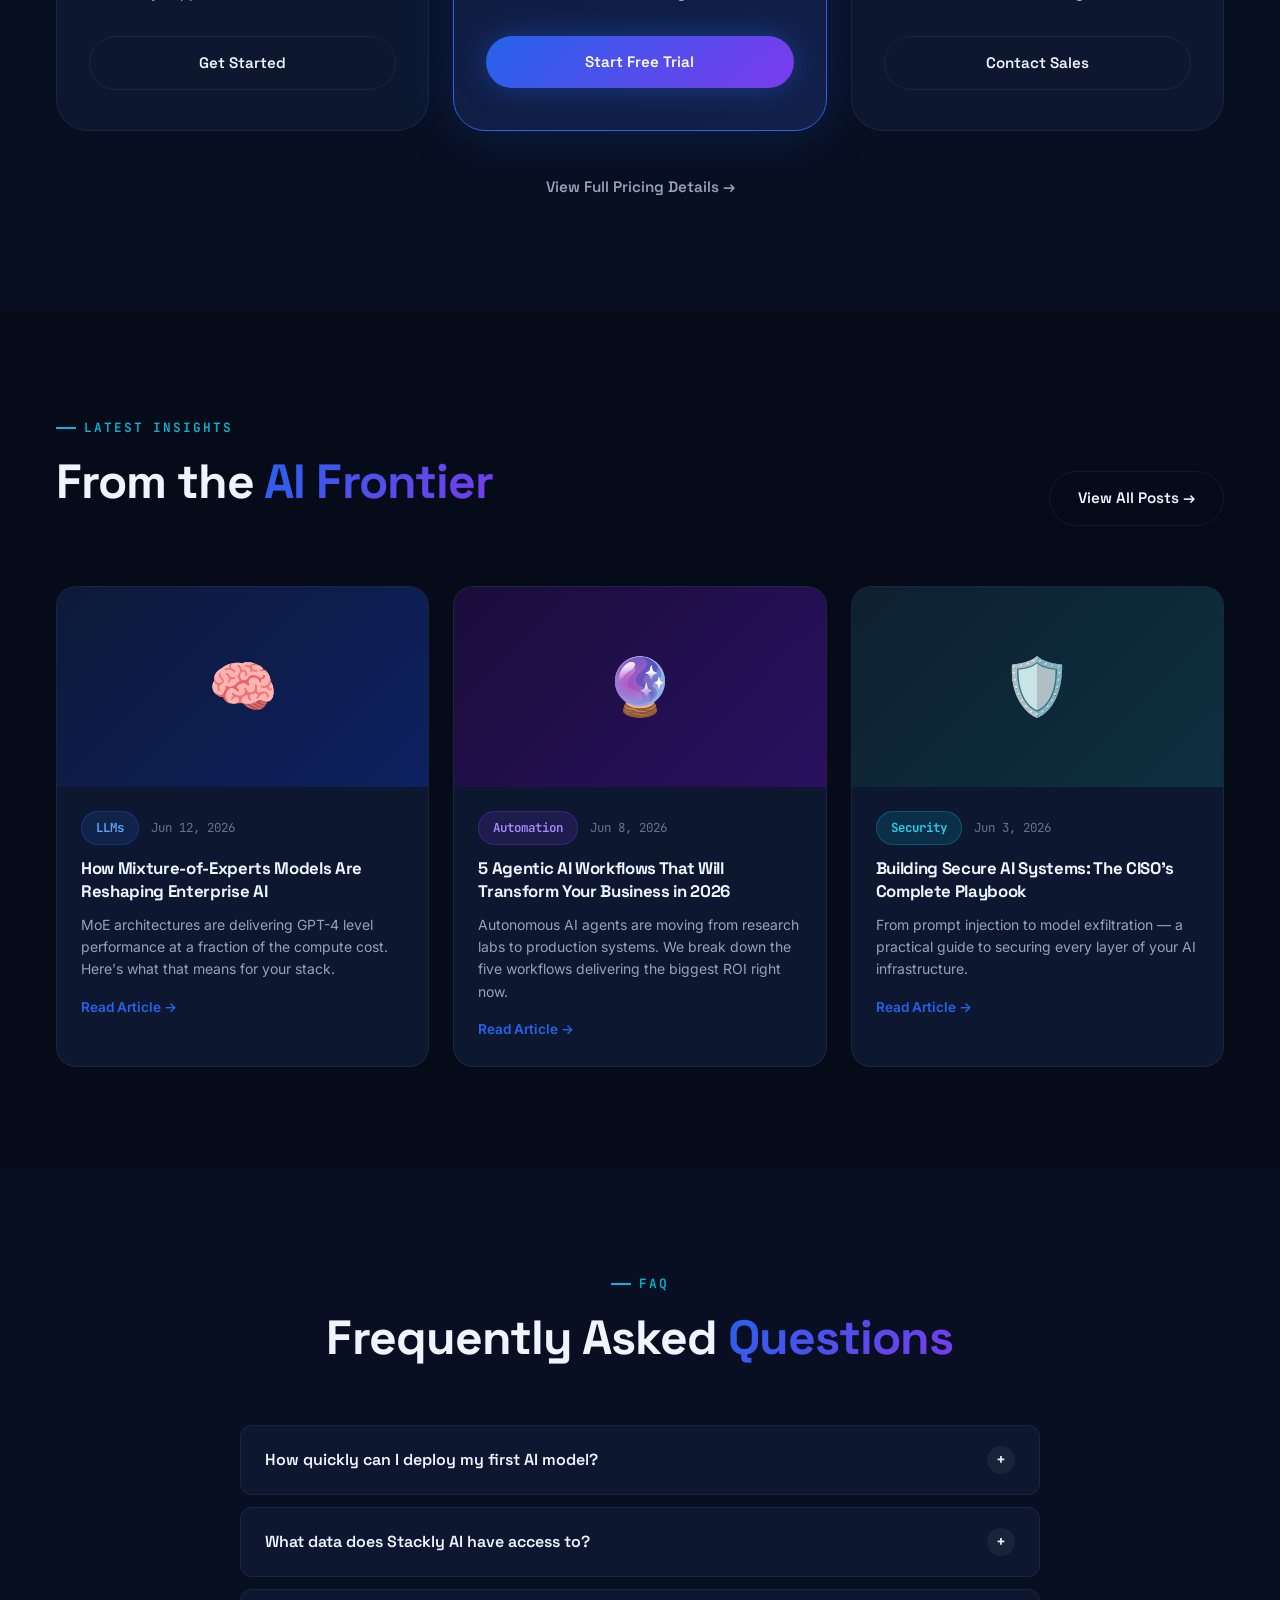
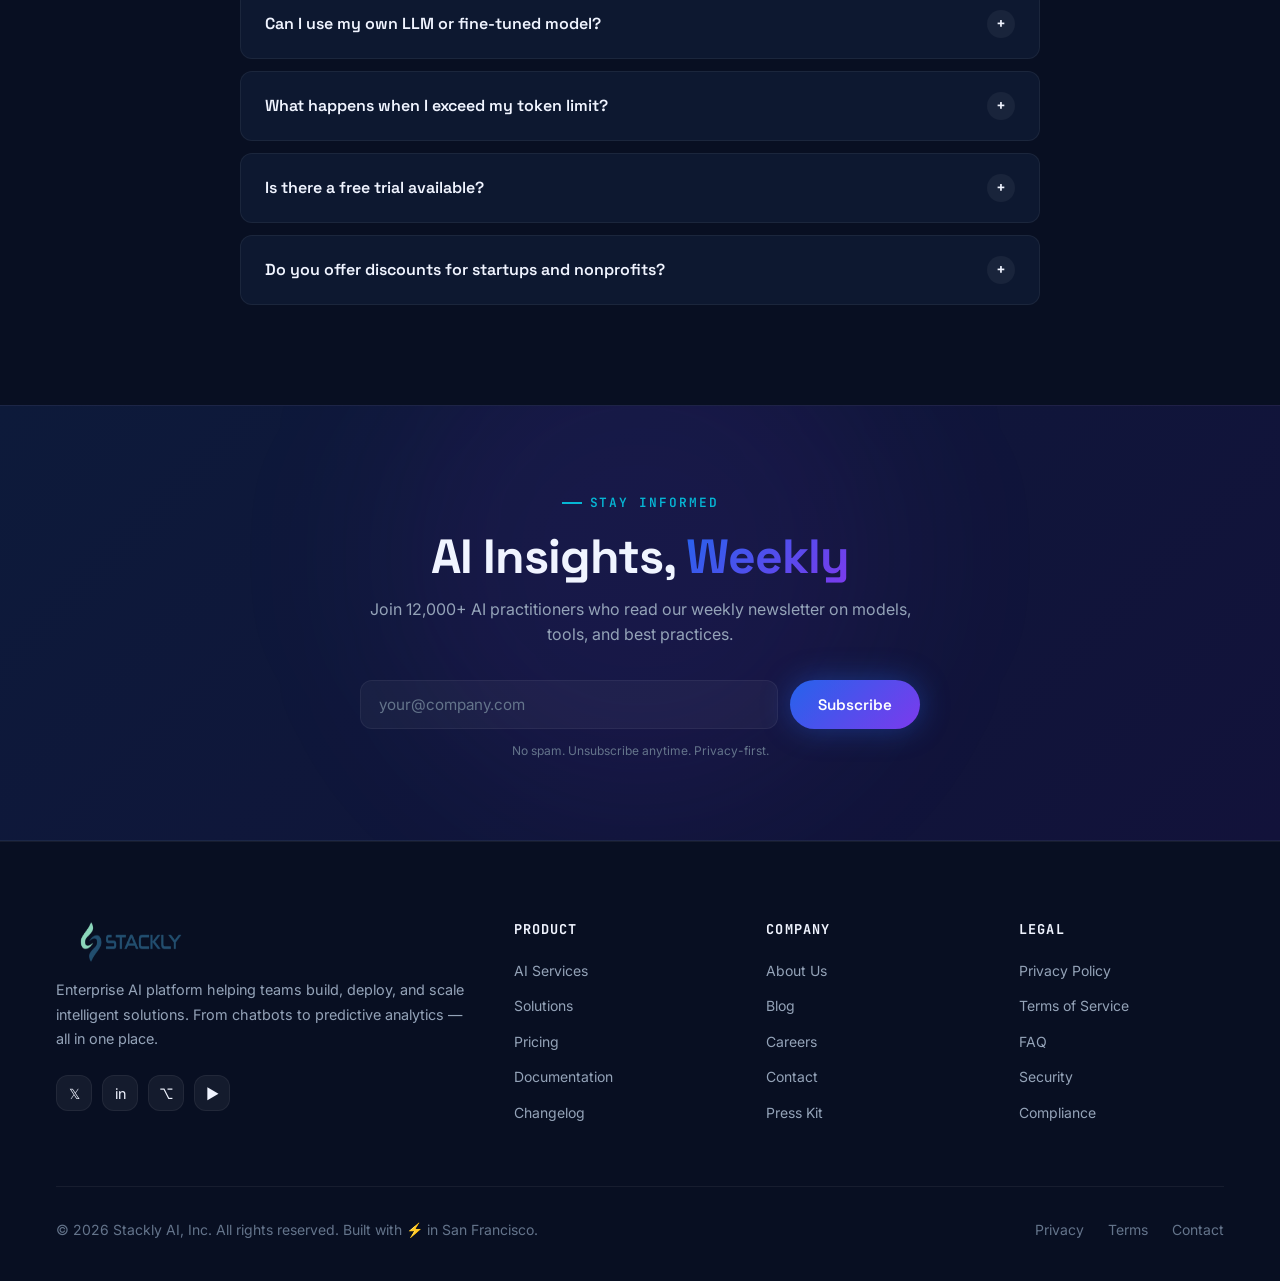
==== commit a7f503e0: "changed logo" ====
--- a/index.html
+++ b/index.html
@@ -12,8 +12,7 @@
 <!-- Loading Screen -->
 <div class="loading-screen" id="loading-screen">
   <div class="loading-logo">
-    <div class="logo-icon">⚡</div>
-    <span>Stackly <span style="color:var(--accent-cyan)">AI</span></span>
+    <a href="index.html" class="nav-logo"><img src="./images//logo-dark.webp" alt="STACKLY Logo" class="nav-logo-img" /></a>
   </div>
   <div class="loading-bar-track"><div class="loading-bar-fill"></div></div>
   <p style="font-size:0.8rem;color:var(--text-muted);font-family:var(--font-mono)">Initializing systems...</p>
@@ -29,10 +28,10 @@
 <nav class="navbar" id="navbar">
   <div class="container">
     <div class="nav-inner">
-      <a href="index.html" class="nav-logo">
-        <div class="logo-icon">⚡</div>
+      <a href="index.html" class="nav-logo"><img src="./images/logo-dark.webp" alt="STACKLY Logo" class="nav-logo-img" /></a>
+        <!-- <div class="logo-icon">⚡</div>
         <span class="logo-text">Stackly <span>AI</span></span>
-      </a>
+      </a> -->
 
       <ul class="nav-menu">
         <li><a href="index.html" class="nav-link">Home</a></li>
@@ -853,16 +852,16 @@
   <div class="container">
     <div class="footer-grid">
       <div class="footer-about">
-        <div class="nav-logo">
-          <div class="logo-icon">⚡</div>
+        <div class="nav-logo"><img src="./images/logo-dark.webp" alt="STACKLY Logo" class="nav-logo-img" /></div>
+          <!-- <div class="logo-icon">⚡</div>
           <span class="logo-text">Stackly <span>AI</span></span>
-        </div>
+        </div> -->
         <p>Enterprise AI platform helping teams build, deploy, and scale intelligent solutions. From chatbots to predictive analytics — all in one place.</p>
         <div class="footer-socials">
-          <a class="social-btn" href="#" title="Twitter">𝕏</a>
-          <a class="social-btn" href="#" title="LinkedIn">in</a>
-          <a class="social-btn" href="#" title="GitHub">⌥</a>
-          <a class="social-btn" href="#" title="YouTube">▶</a>
+          <a class="social-btn" href="404.html" title="Twitter">𝕏</a>
+          <a class="social-btn" href="404.html" title="LinkedIn">in</a>
+          <a class="social-btn" href="404.html" title="GitHub">⌥</a>
+          <a class="social-btn" href="404.html" title="YouTube">▶</a>
         </div>
       </div>
 
--- a/style.css
+++ b/style.css
@@ -2890,6 +2890,11 @@
 } 
 
 
+.nav-logo-img {
+  height:40px;
+  background-size:cover;
+  width: 150px;
+}
 
 
 
@@ -3118,4 +3123,25 @@
         min-height:220px;
     }
 
-}
+} 
+
+
+
+.team-avatar{
+    width:80px;
+    height:80px;
+    border-radius:50%;
+    overflow:hidden;
+    margin:0 auto 20px;
+    display:flex;
+    align-items:center;
+    justify-content:center;
+}
+
+.team-avatar img{
+    width:100%;
+    height:100%;
+    object-fit:cover;
+    border-radius:50%;
+    display:block;
+}
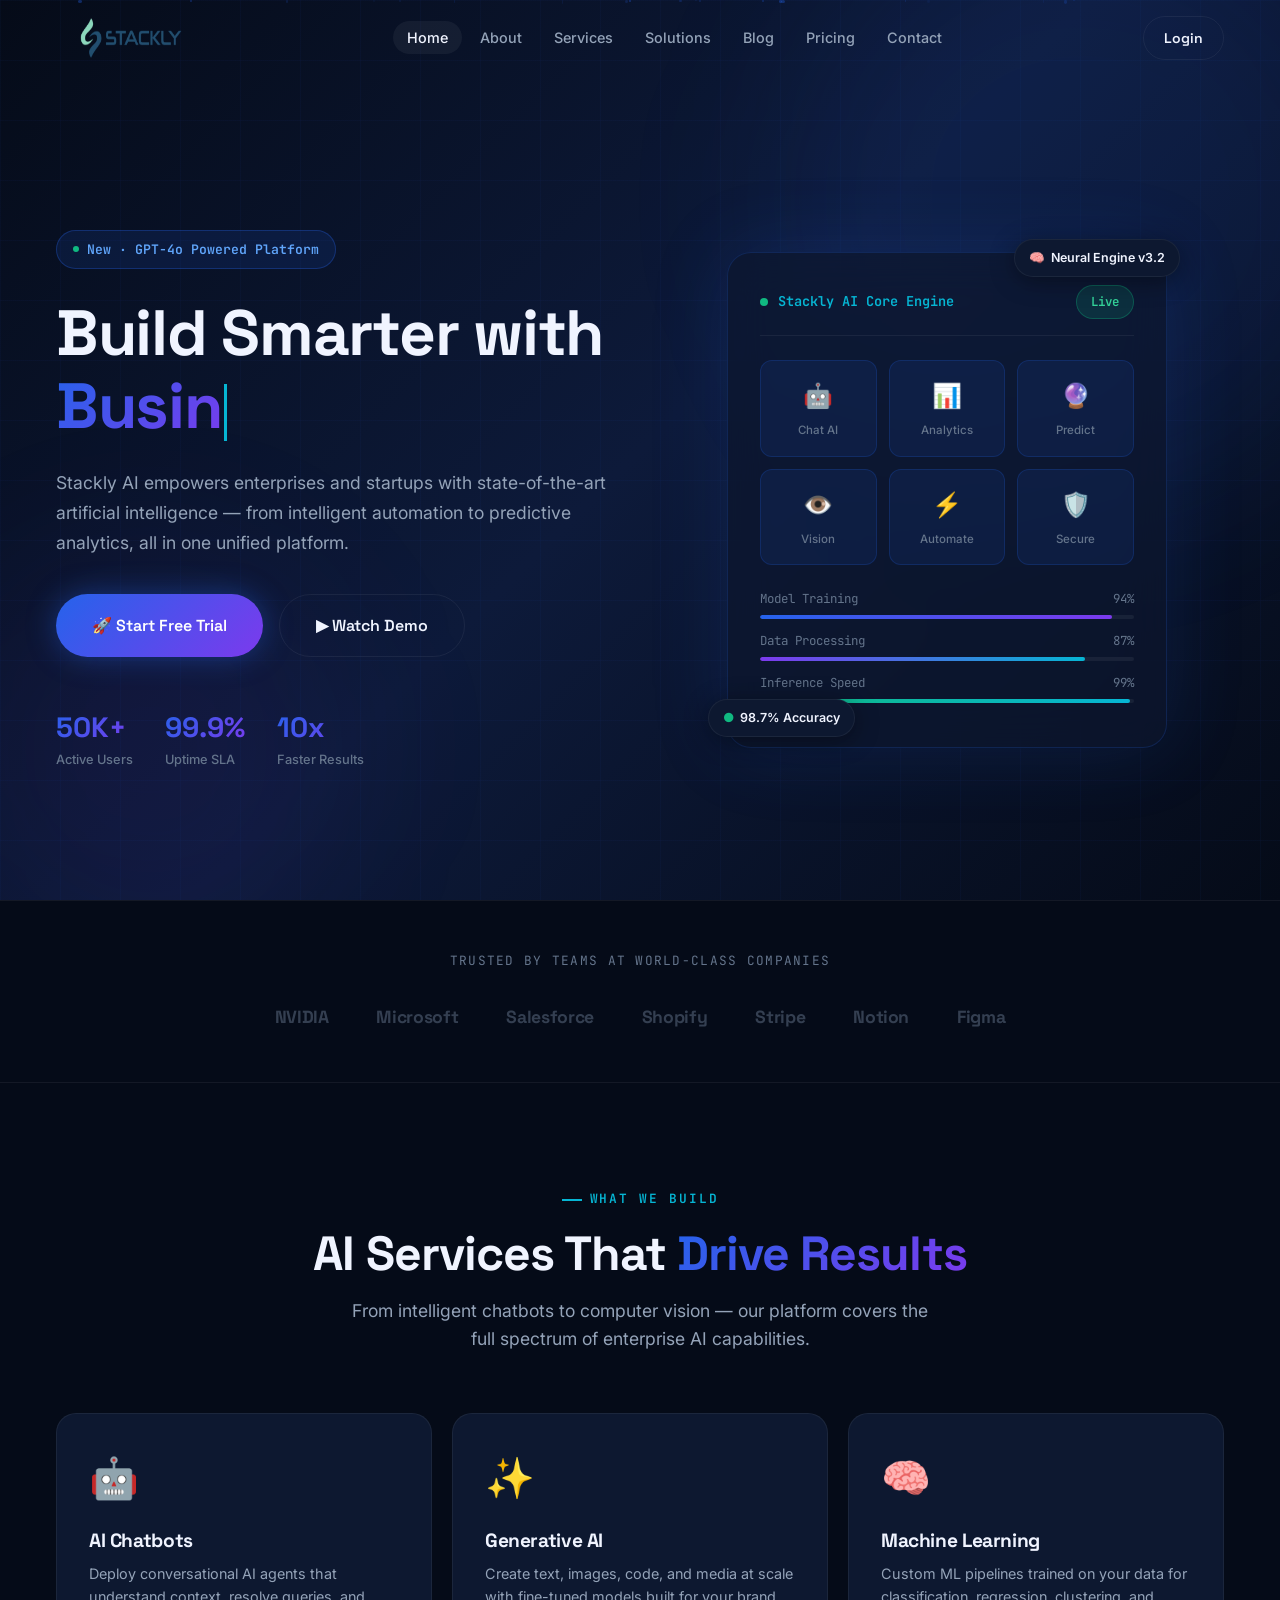
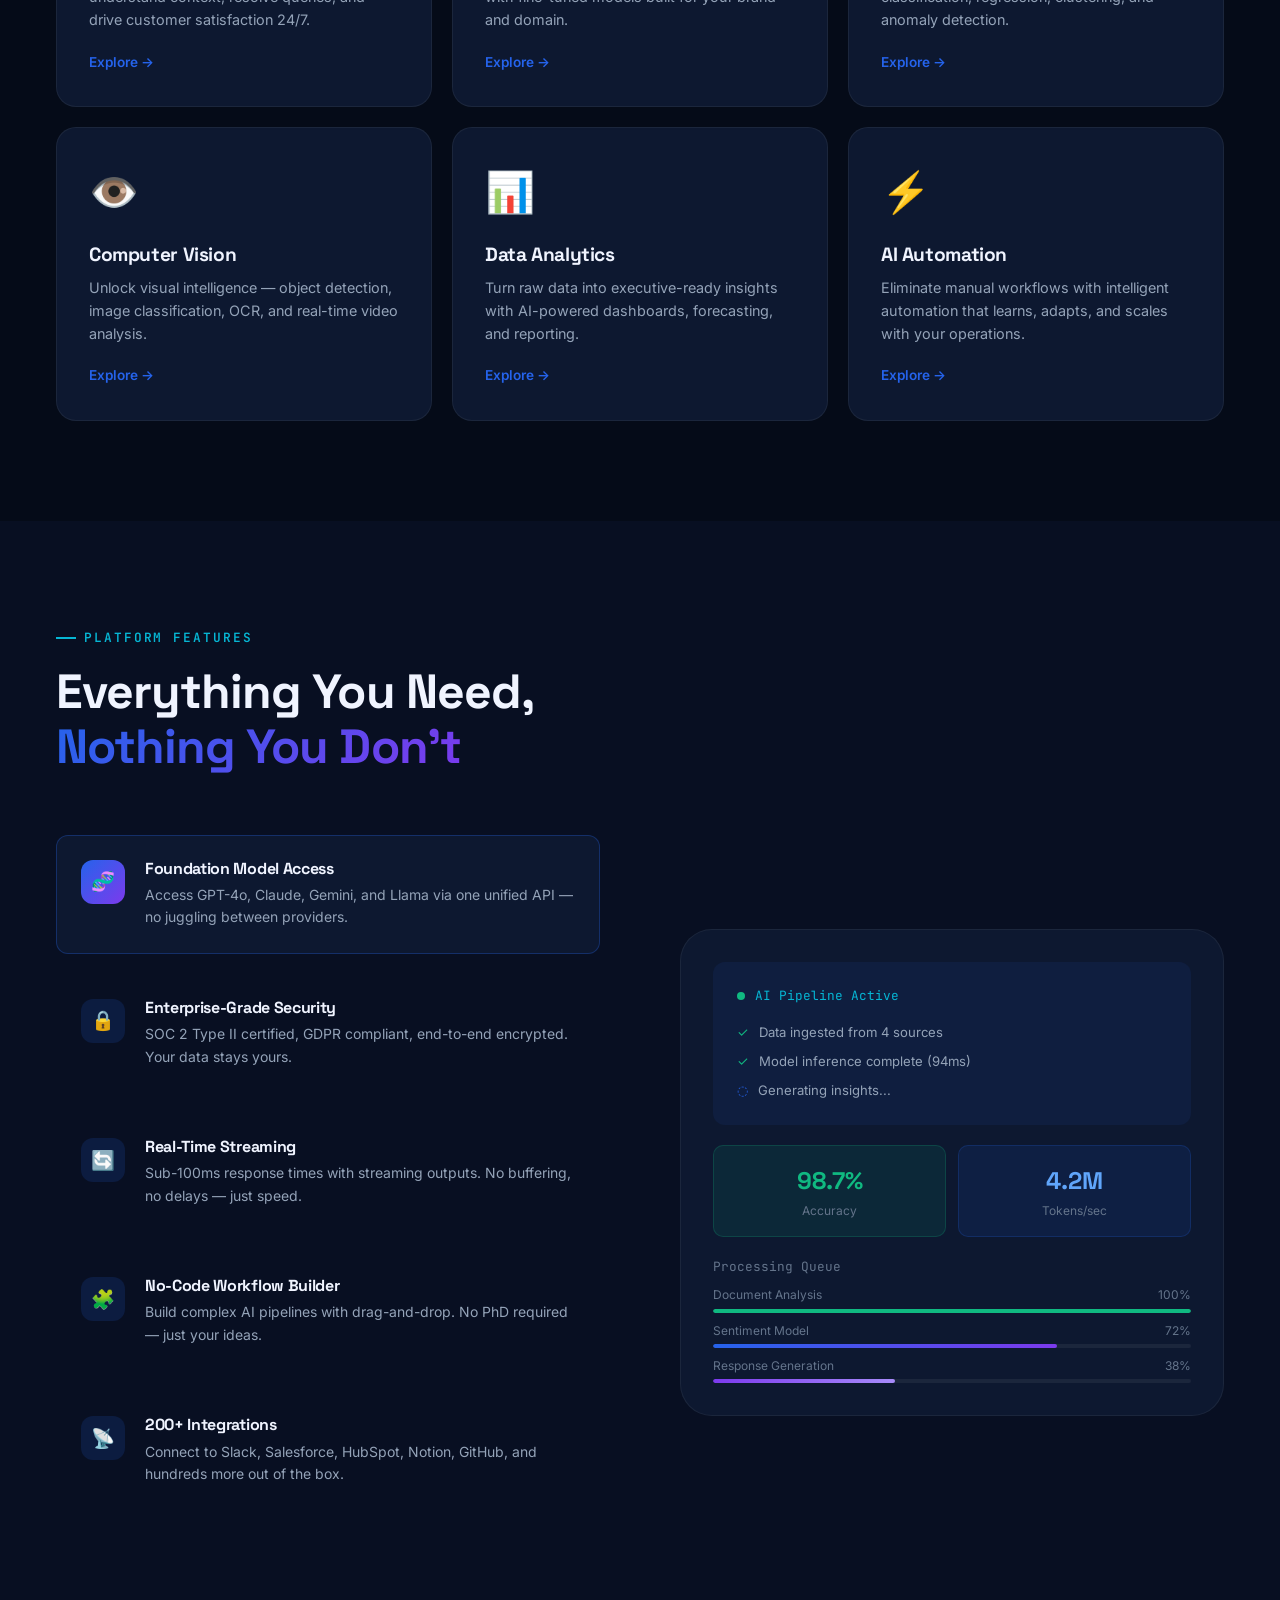
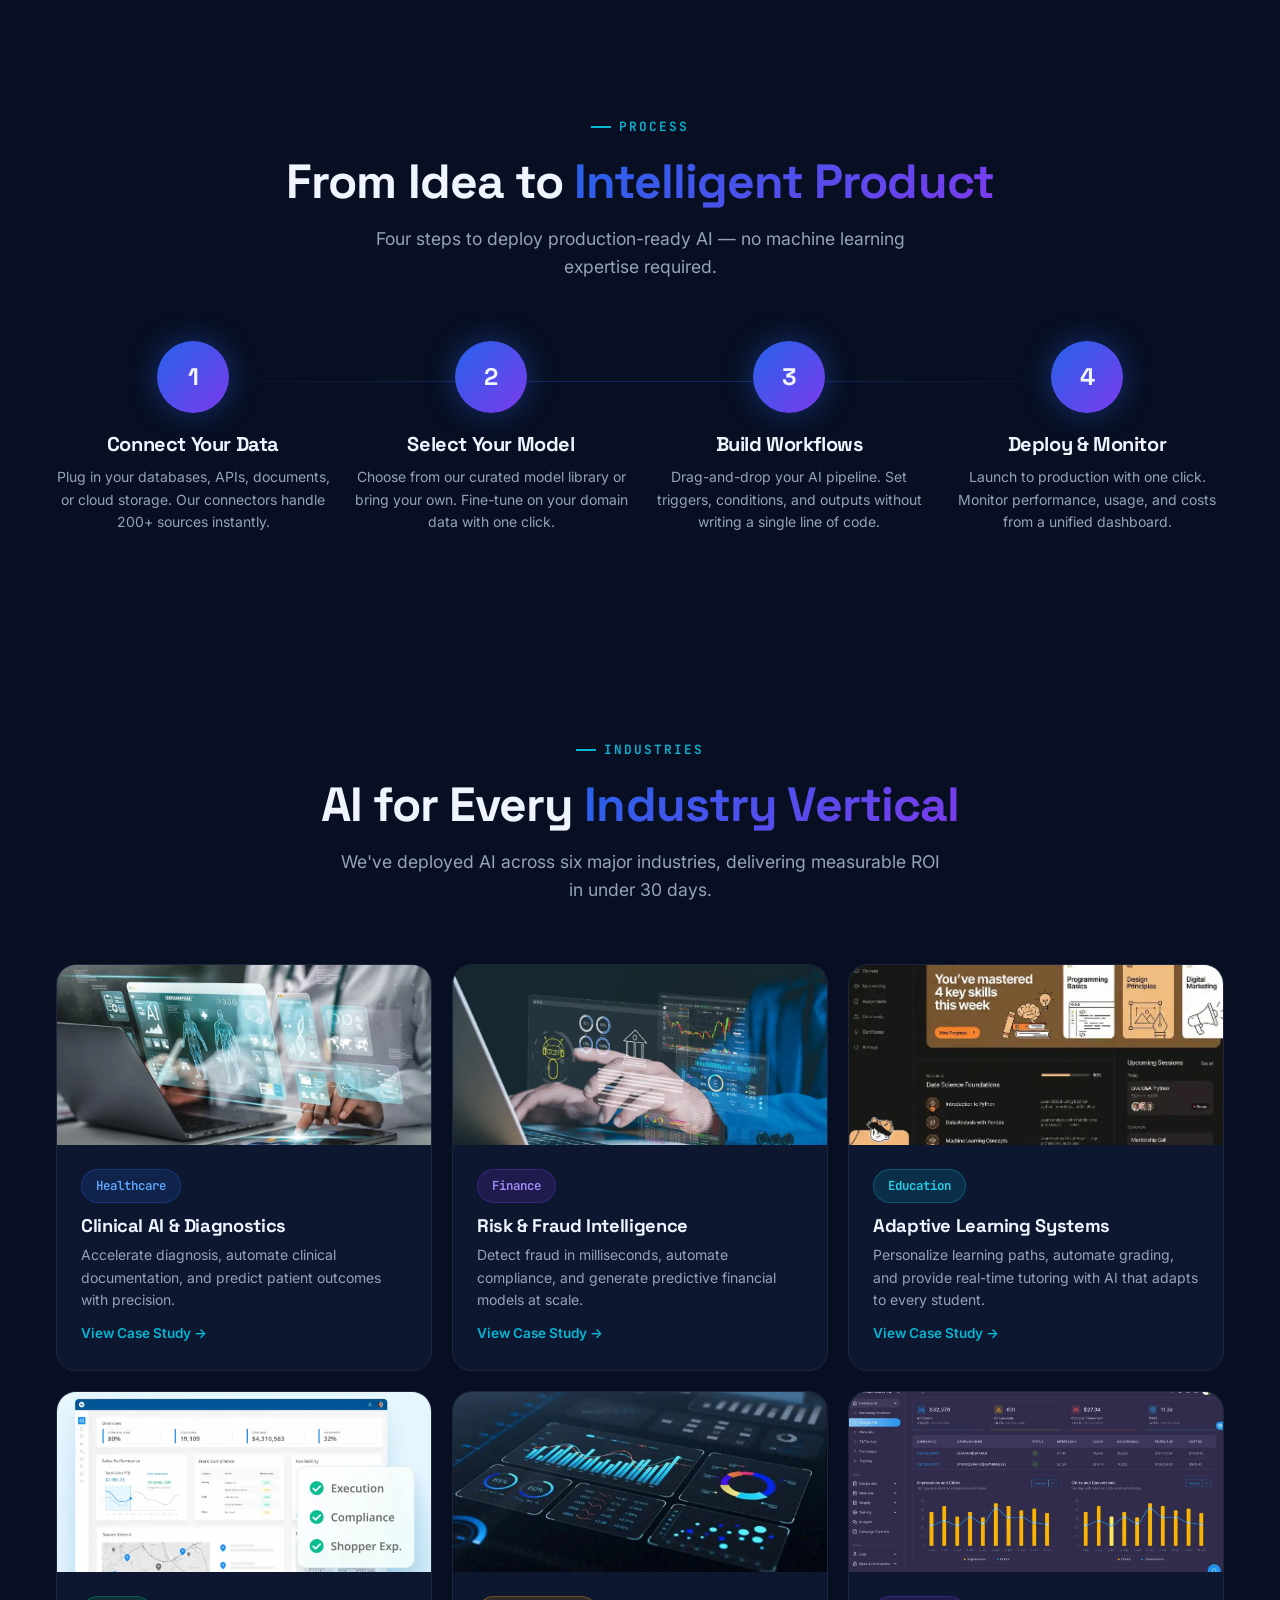
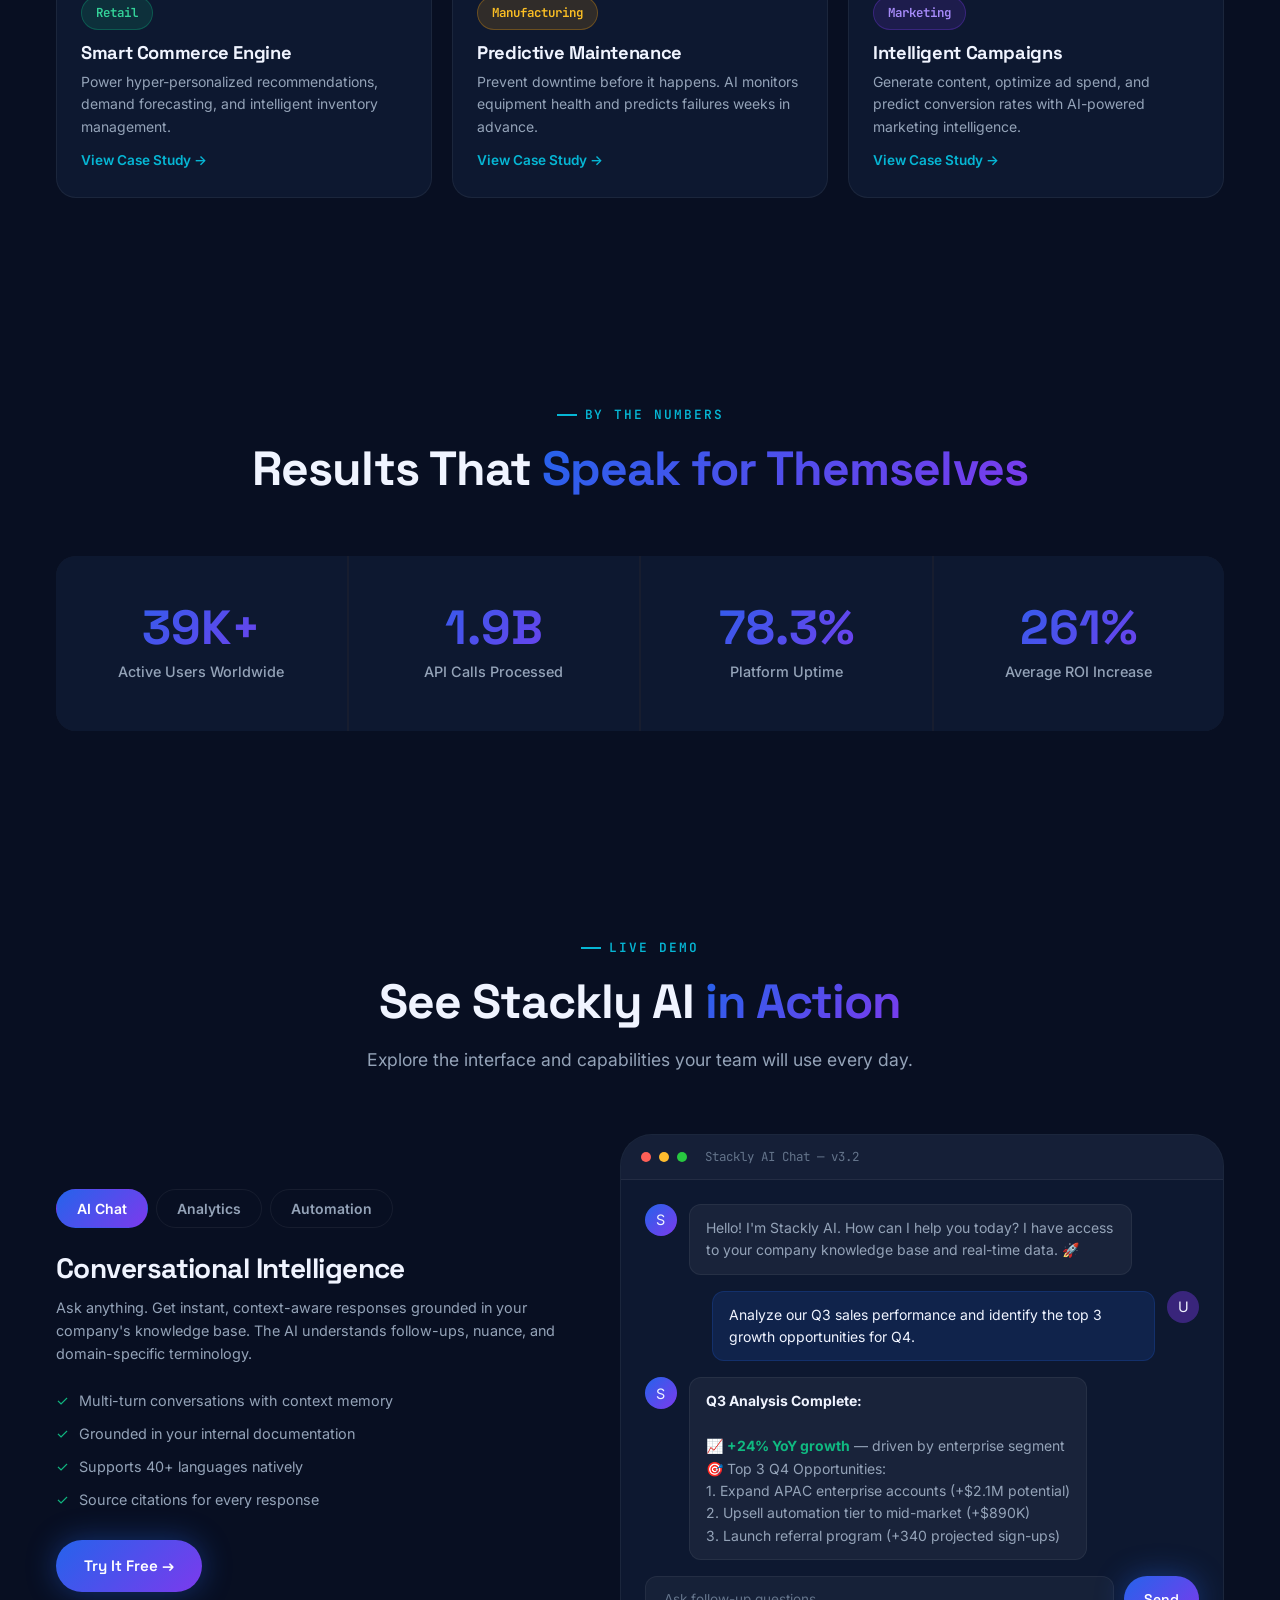
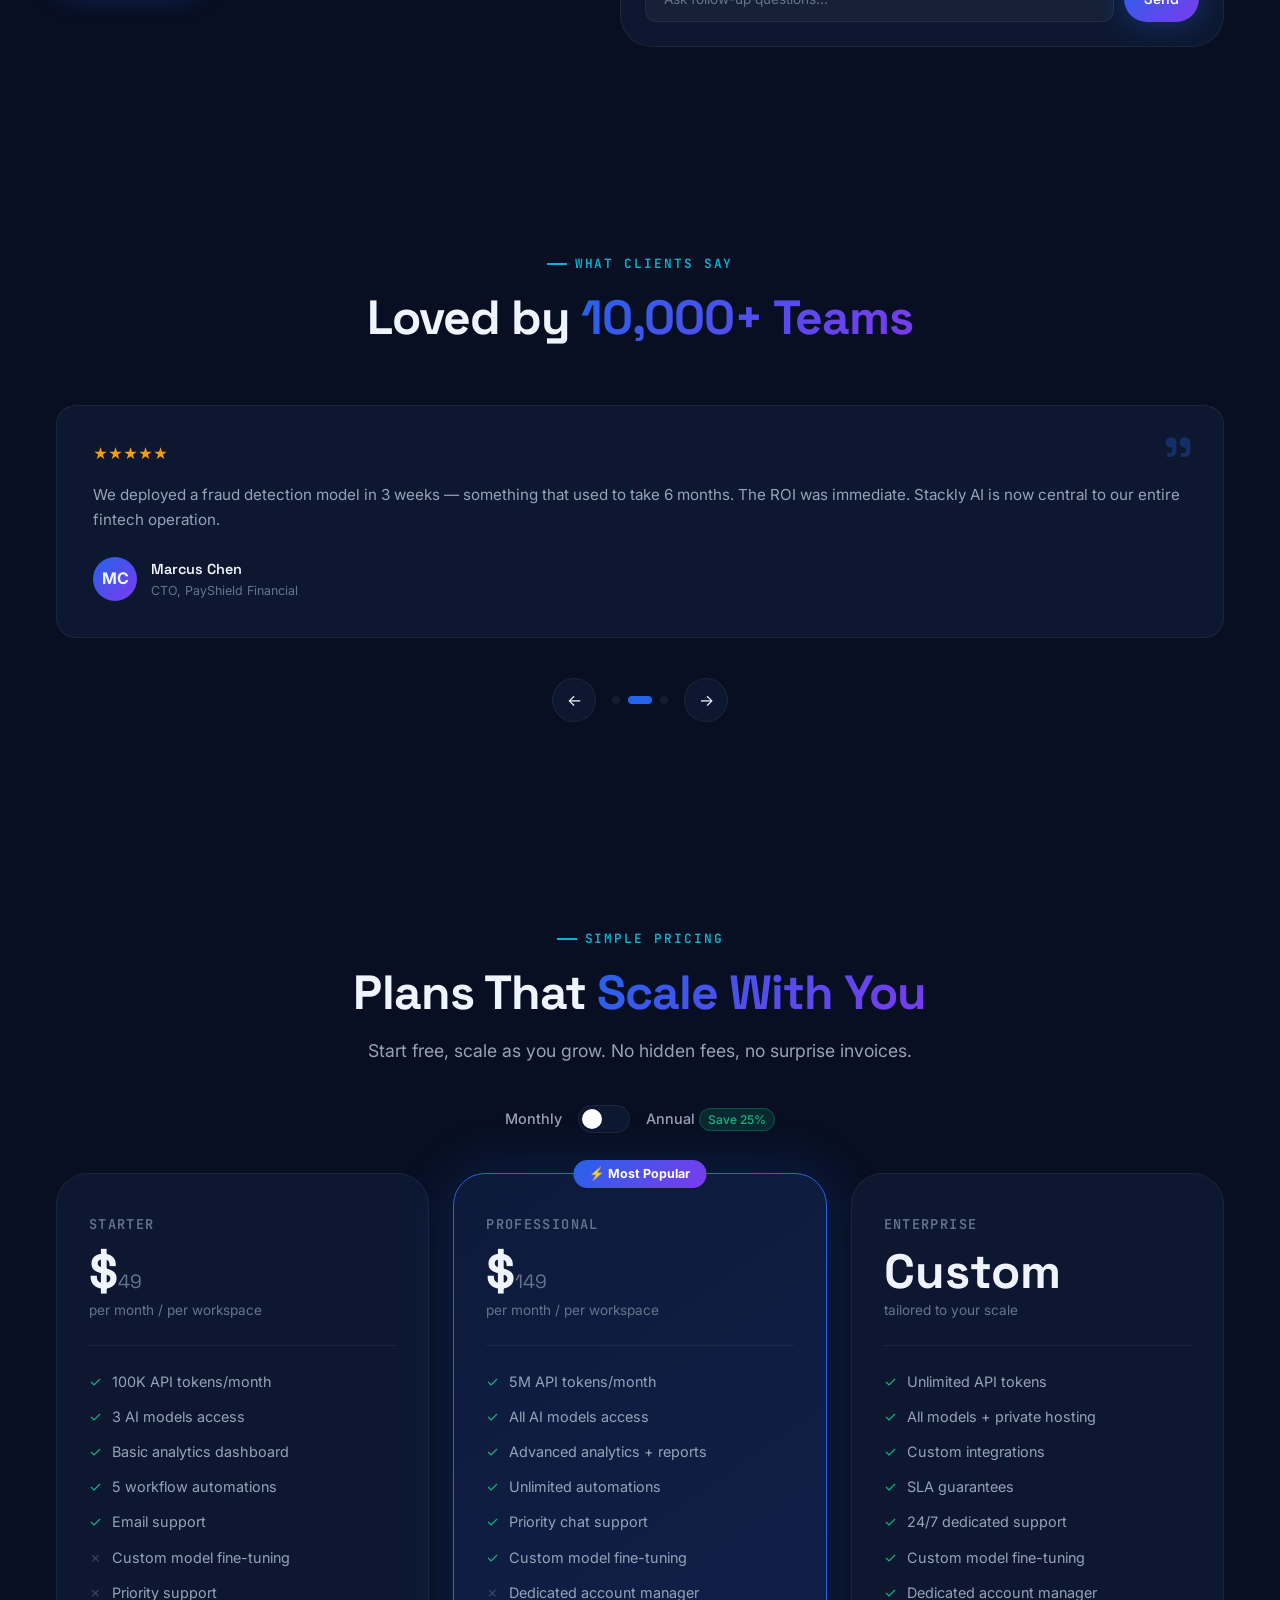
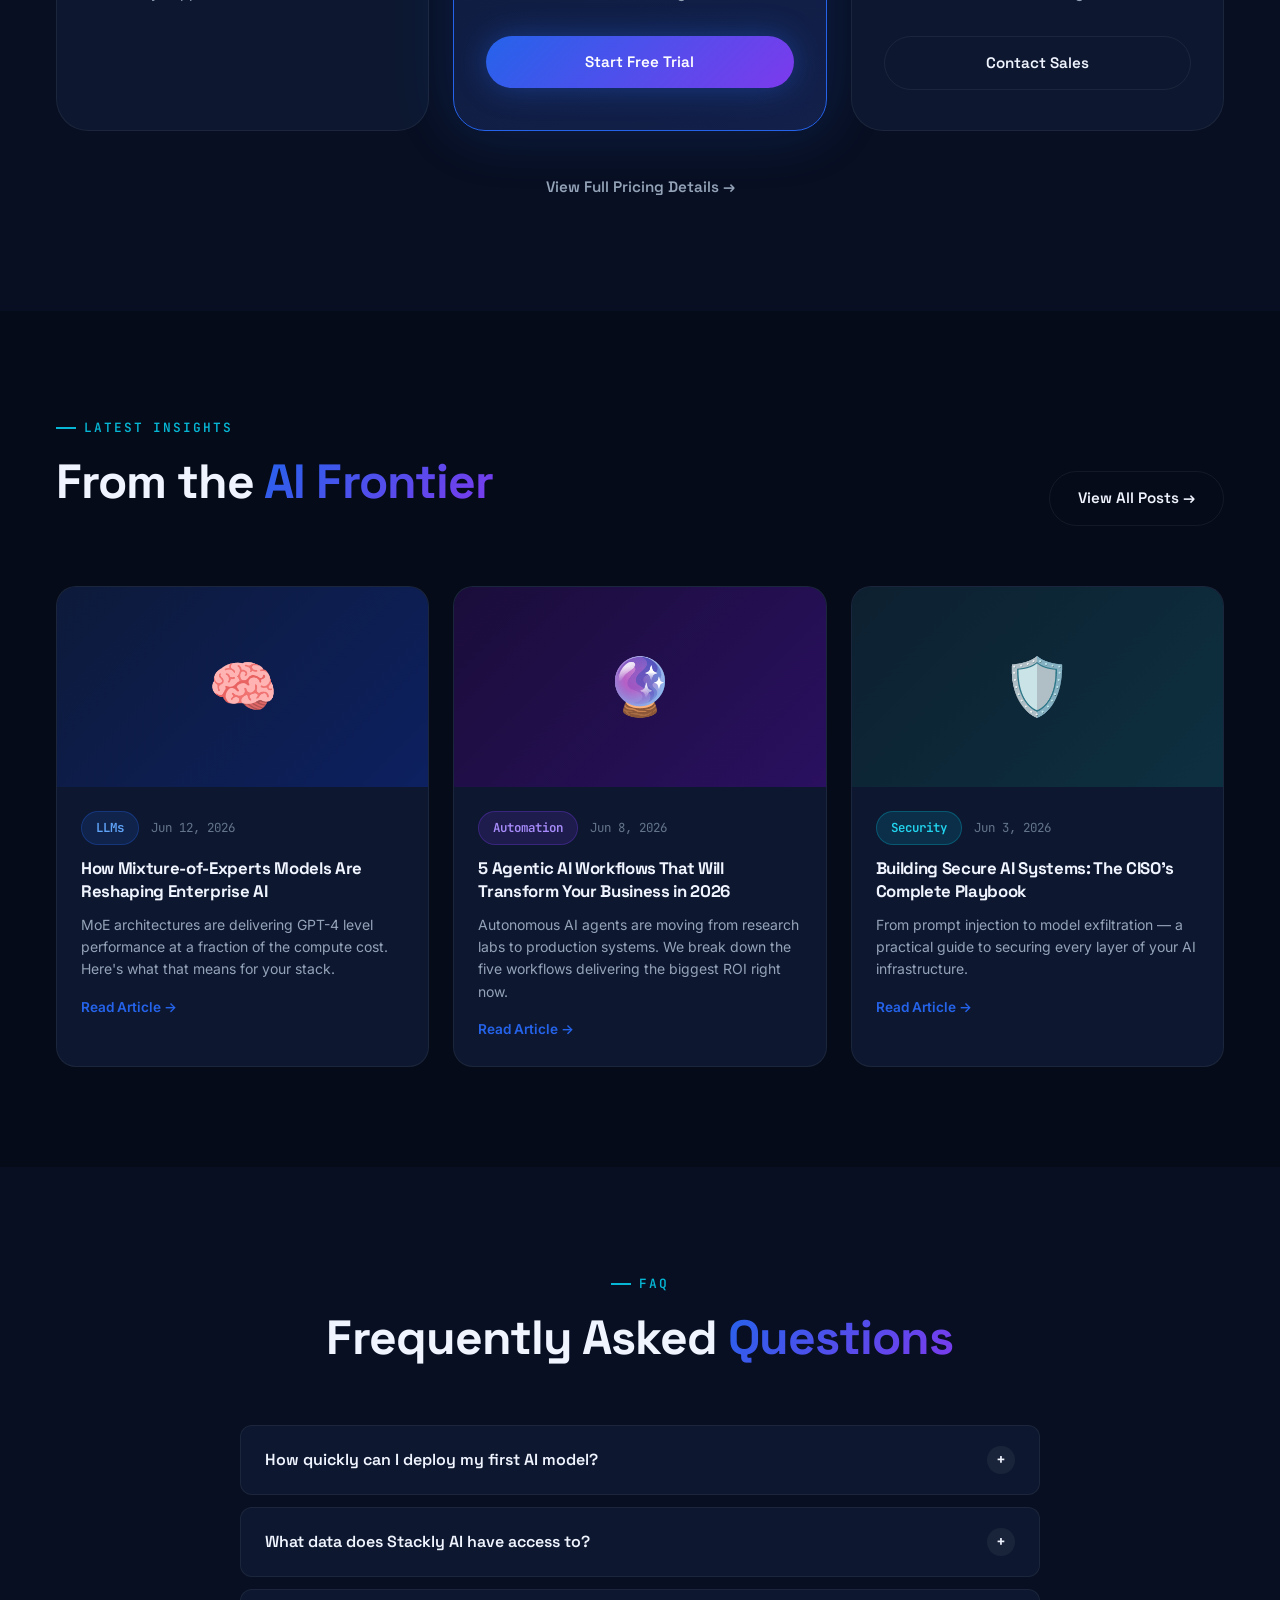
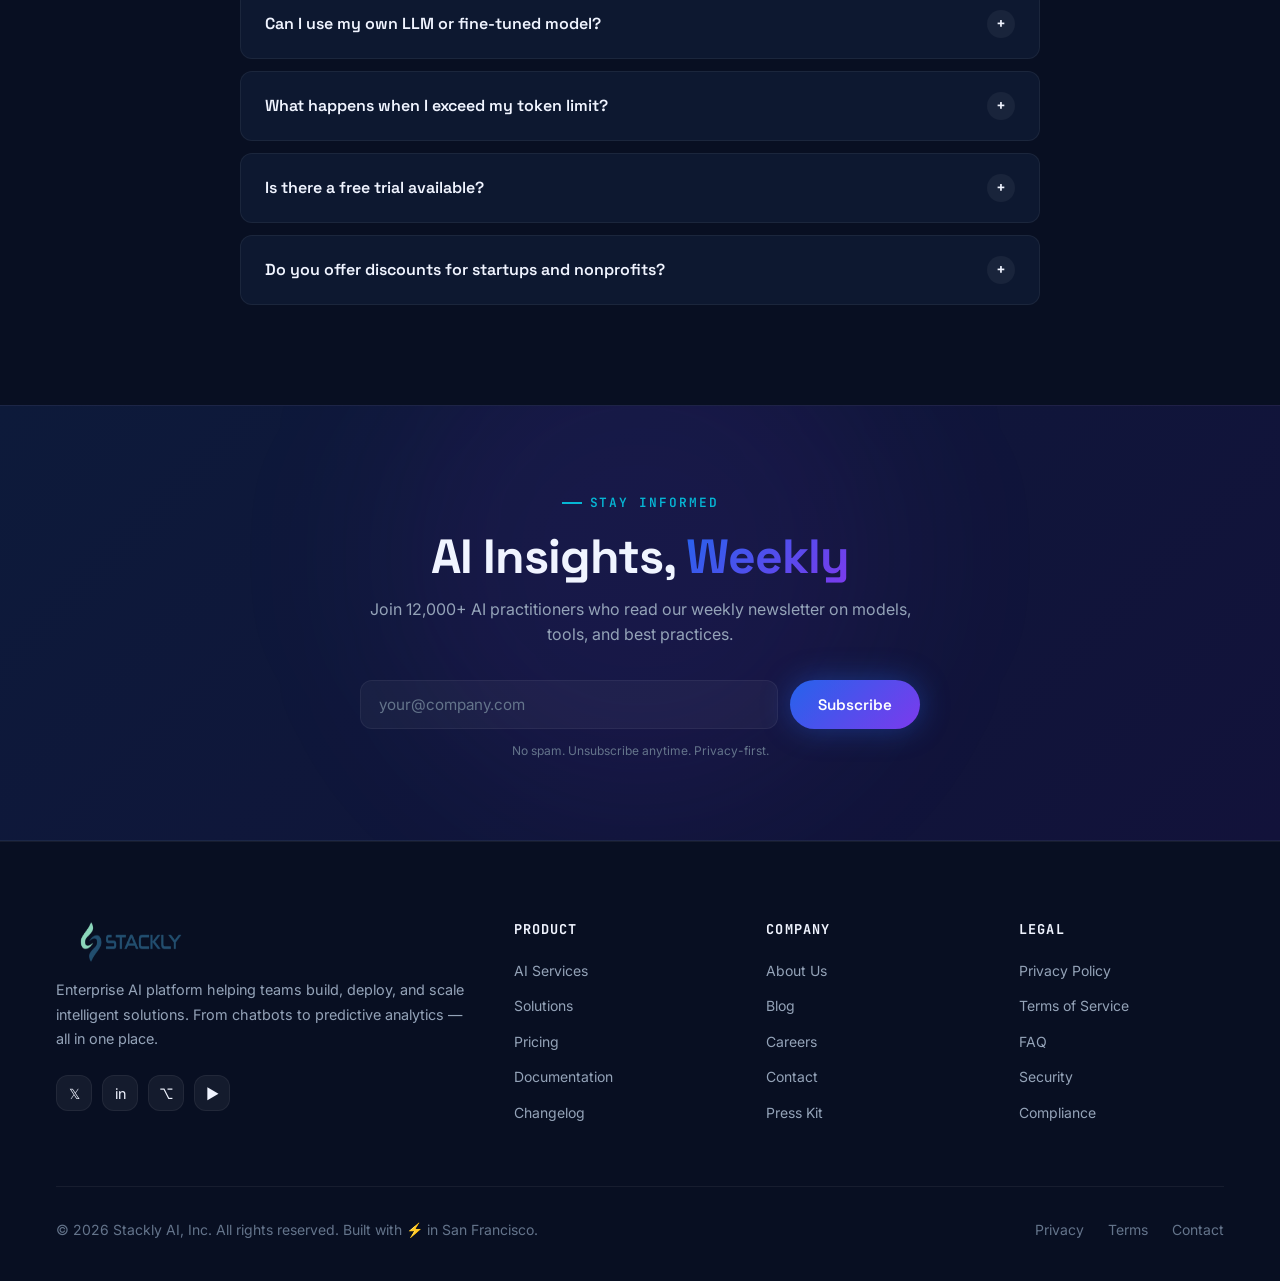
==== commit 95db4fc3: "updated 404 html" ====
--- a/index.html
+++ b/index.html
@@ -45,7 +45,7 @@
 
       <div class="nav-actions">
         <a href="login.html" class="btn btn-outline btn-sm">Login</a>
-        <a href="register.html" class="btn btn-primary btn-sm">Get Started</a>
+        <!-- <a href="register.html" class="btn btn-primary btn-sm">Get Started</a> -->
         <button class="hamburger" aria-label="Open menu">
           <span></span><span></span><span></span>
         </button>
@@ -72,7 +72,7 @@
   <a href="contact.html" class="nav-link">📬 Contact</a>
   <div style="margin-top:auto;display:flex;flex-direction:column;gap:12px;padding-top:24px;border-top:1px solid var(--border-subtle);">
     <a href="login.html" class="btn btn-outline" style="justify-content:center;">Login</a>
-    <a href="register.html" class="btn btn-primary" style="justify-content:center;">Get Started Free</a>
+    <!-- <a href="register.html" class="btn btn-primary" style="justify-content:center;">Get Started Free</a> -->
   </div>
 </div>
 
@@ -105,7 +105,7 @@
           <a href="register.html" class="btn btn-primary btn-lg">
             🚀 Start Free Trial
           </a>
-          <a href="#demo" class="btn btn-outline btn-lg">
+          <a href="404.html" class="btn btn-outline btn-lg">
             ▶ Watch Demo
           </a>
         </div>
@@ -542,7 +542,7 @@
           </li>
         </ul>
 
-        <a href="register.html" class="btn btn-primary">Try It Free →</a>
+        <a href="404.html" class="btn btn-primary">Try It Free →</a>
       </div>
 
       <div data-aos="fade-left" data-aos-delay="100">
@@ -696,7 +696,7 @@
           <li><span class="pricing-cross">✗</span> Custom model fine-tuning</li>
           <li><span class="pricing-cross">✗</span> Priority support</li>
         </ul>
-        <a href="register.html" class="btn btn-outline" style="width:100%;justify-content:center;">Get Started</a>
+        <!-- <a href="register.html" class="btn btn-outline" style="width:100%;justify-content:center;">Get Started</a> -->
       </div>
 
       <div class="pricing-card featured" data-aos="fade-up" data-aos-delay="200">
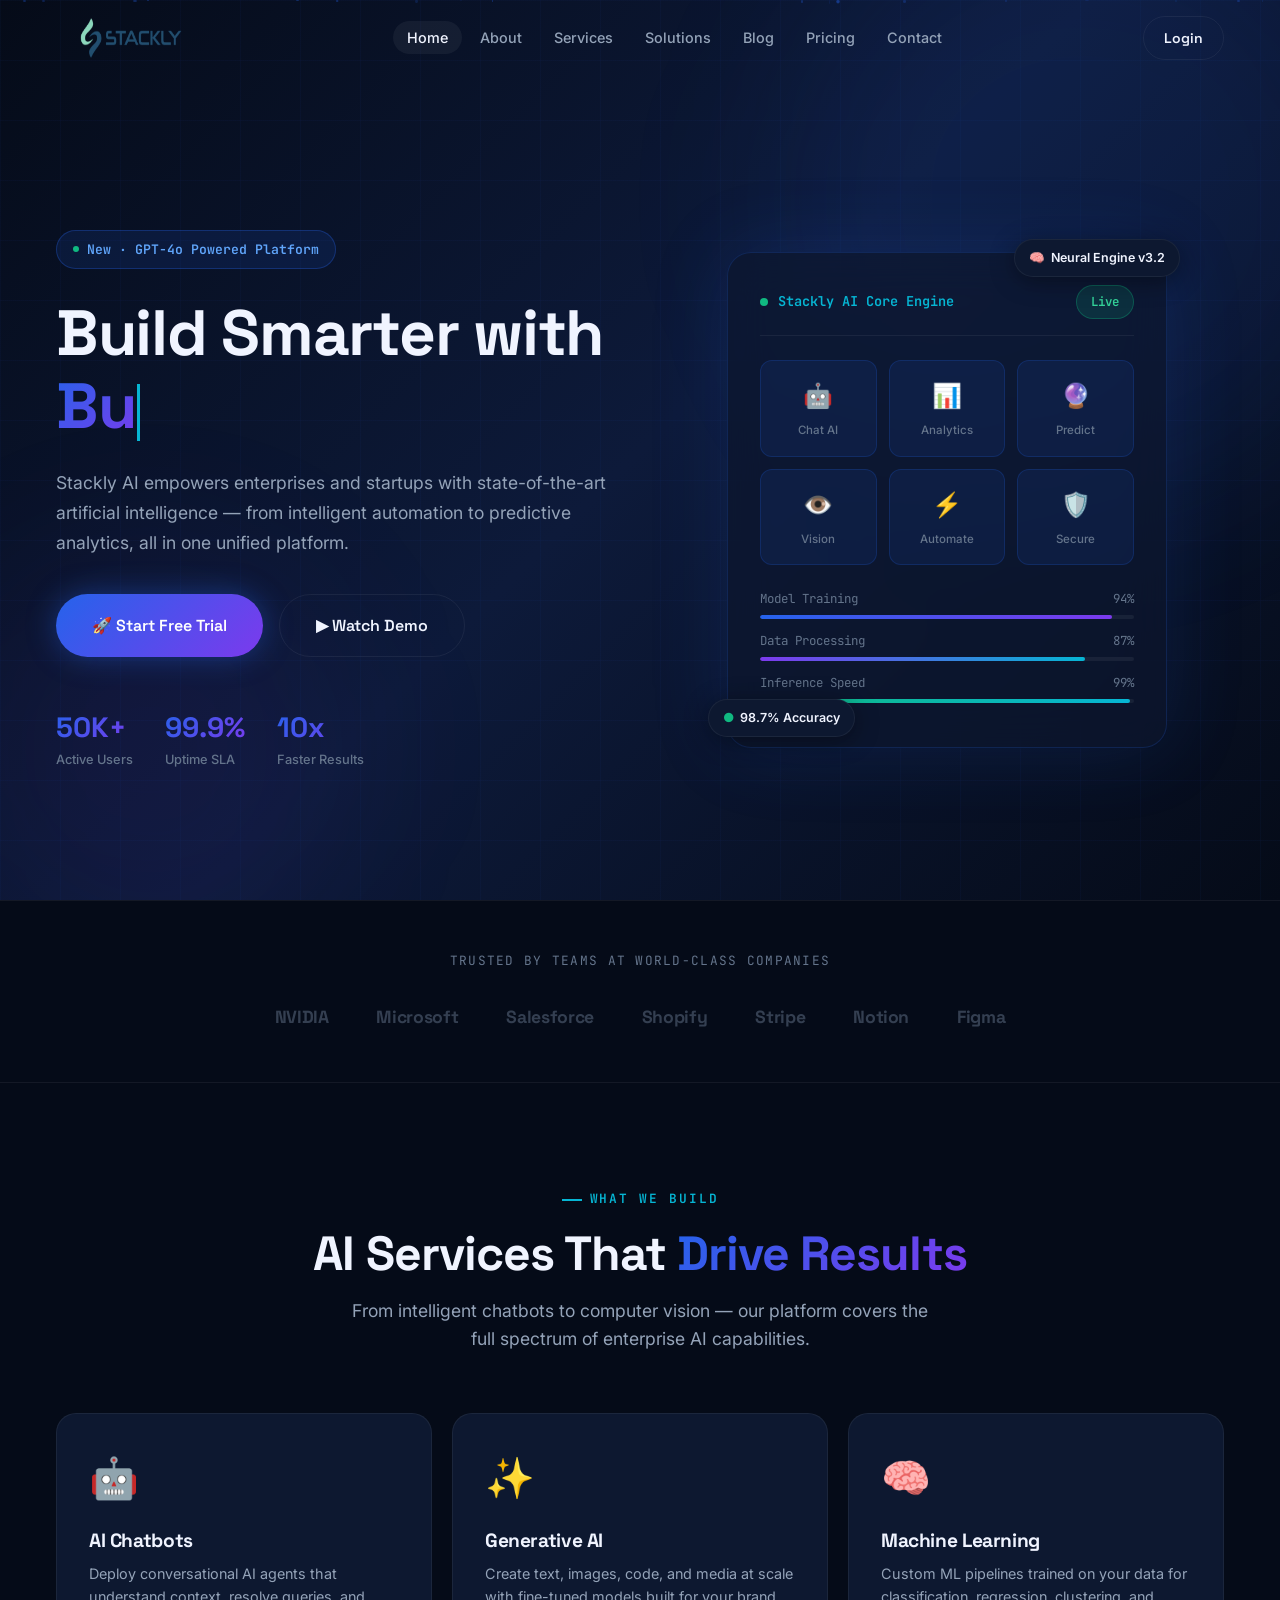
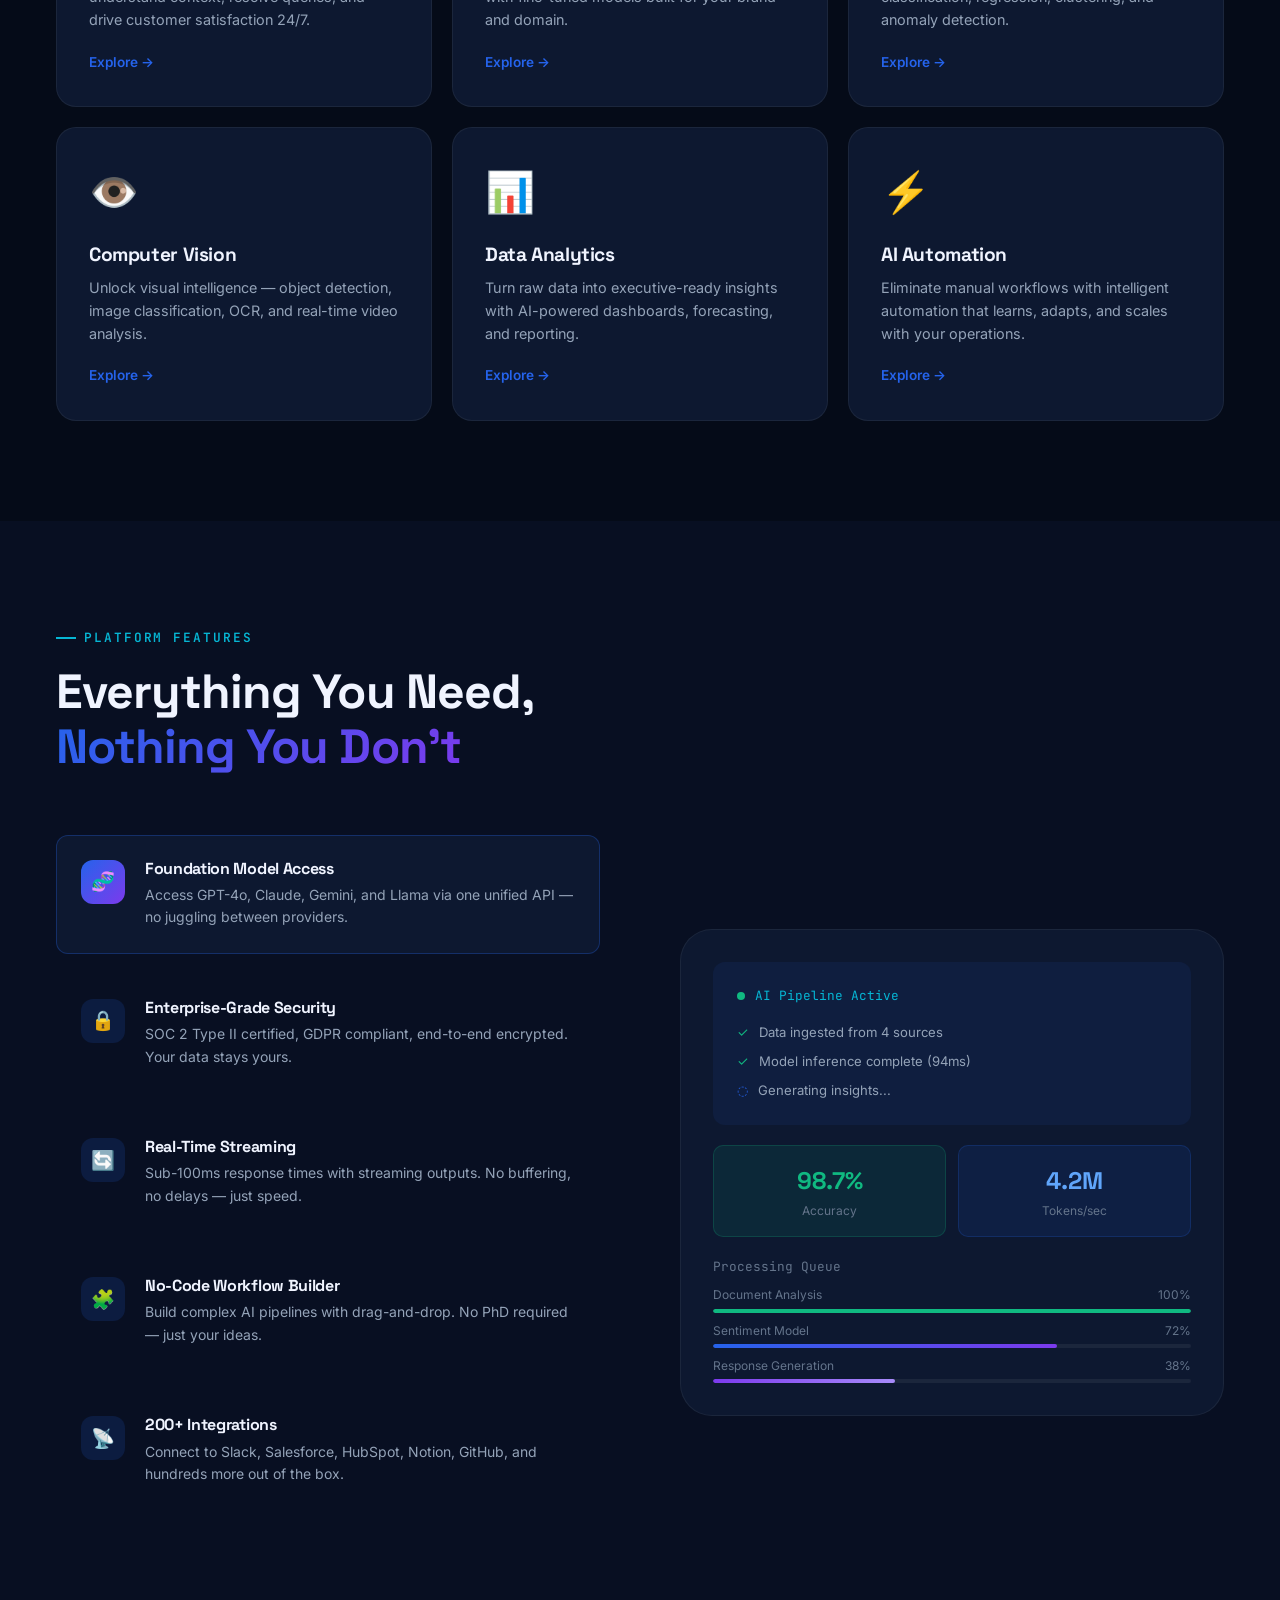
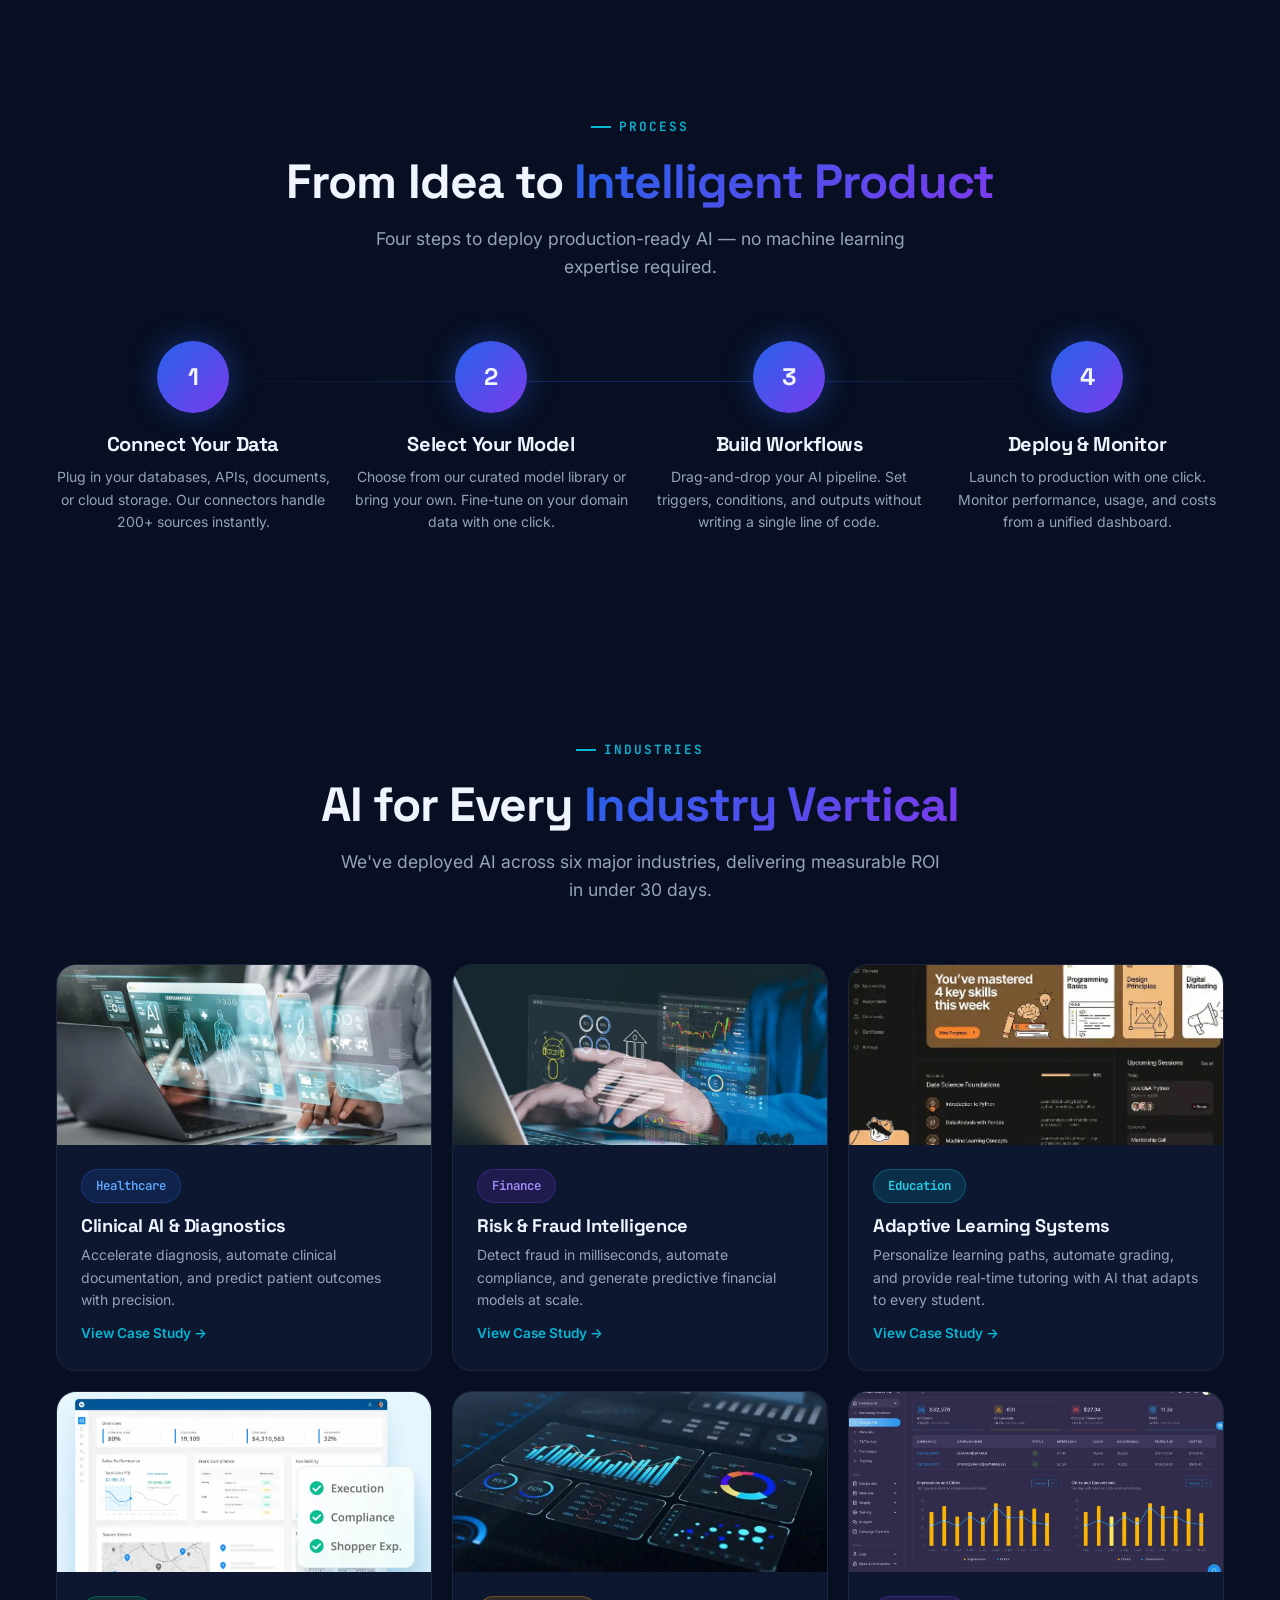
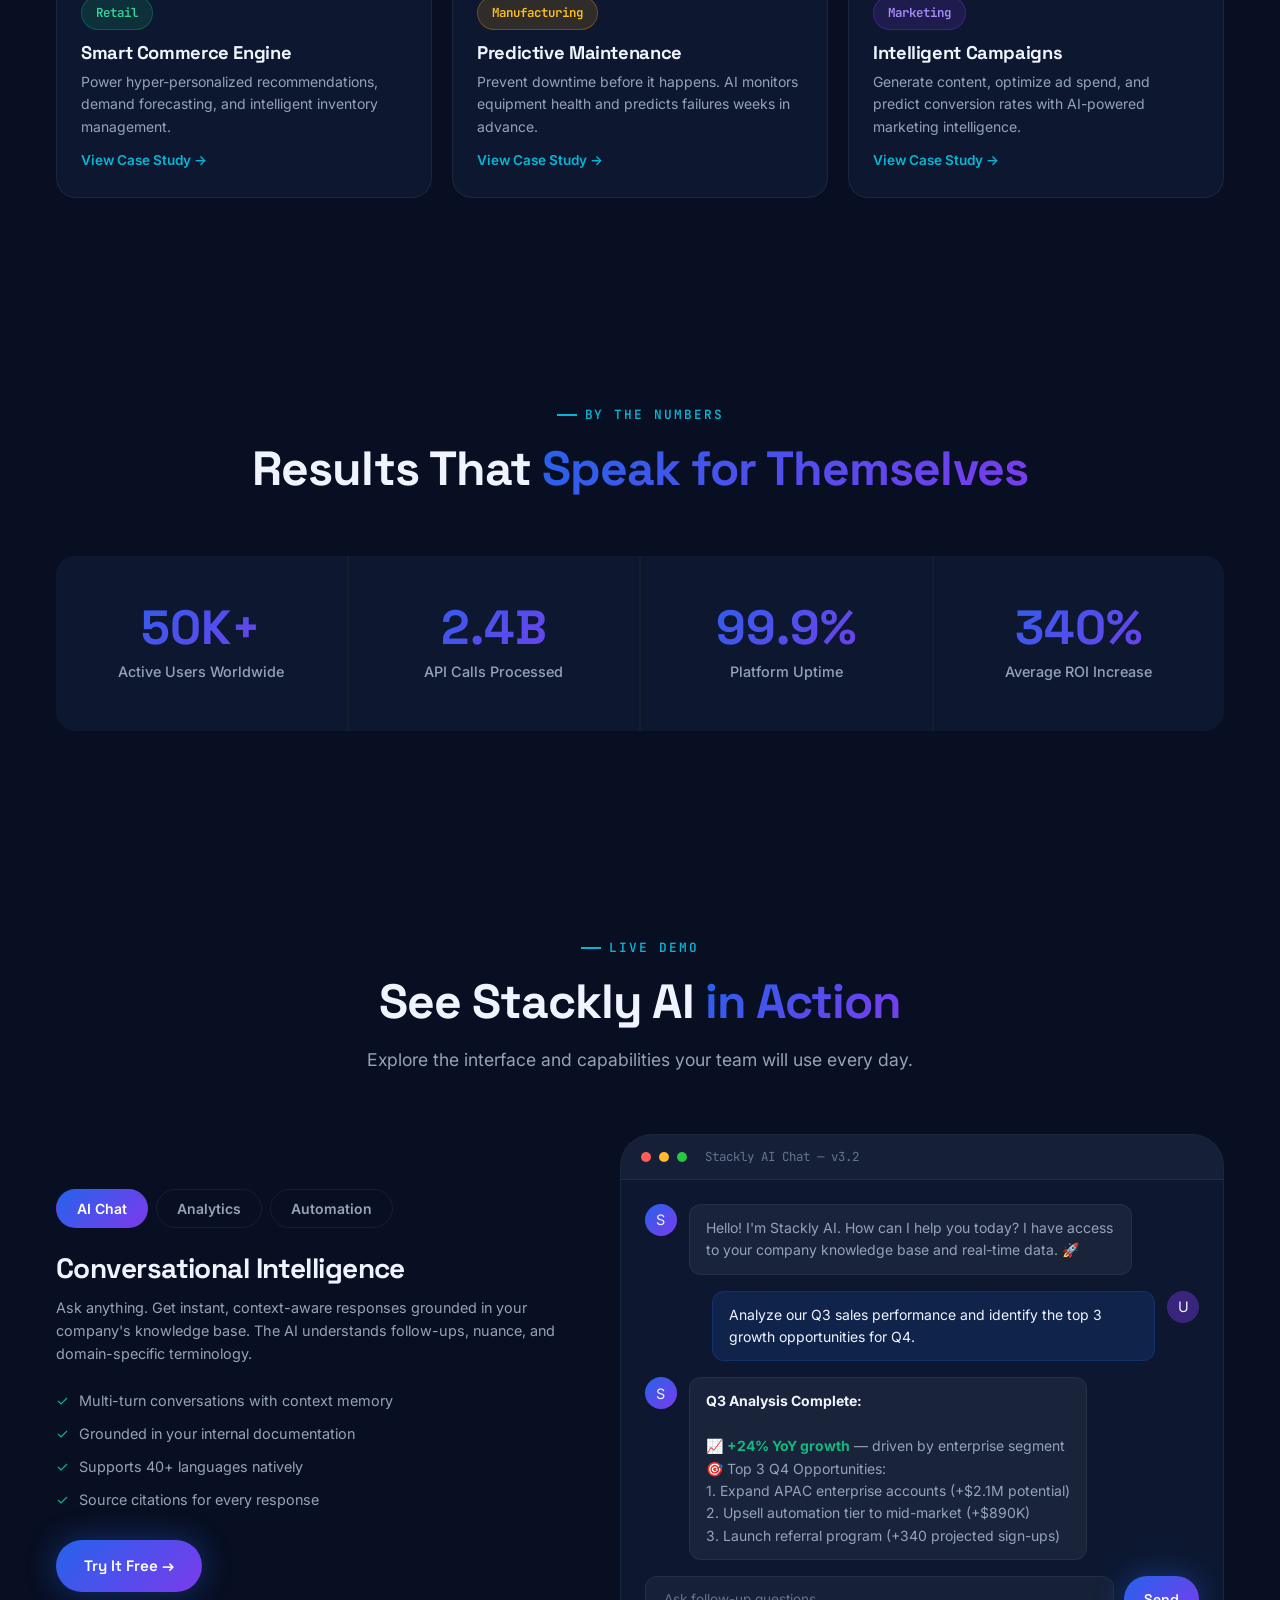
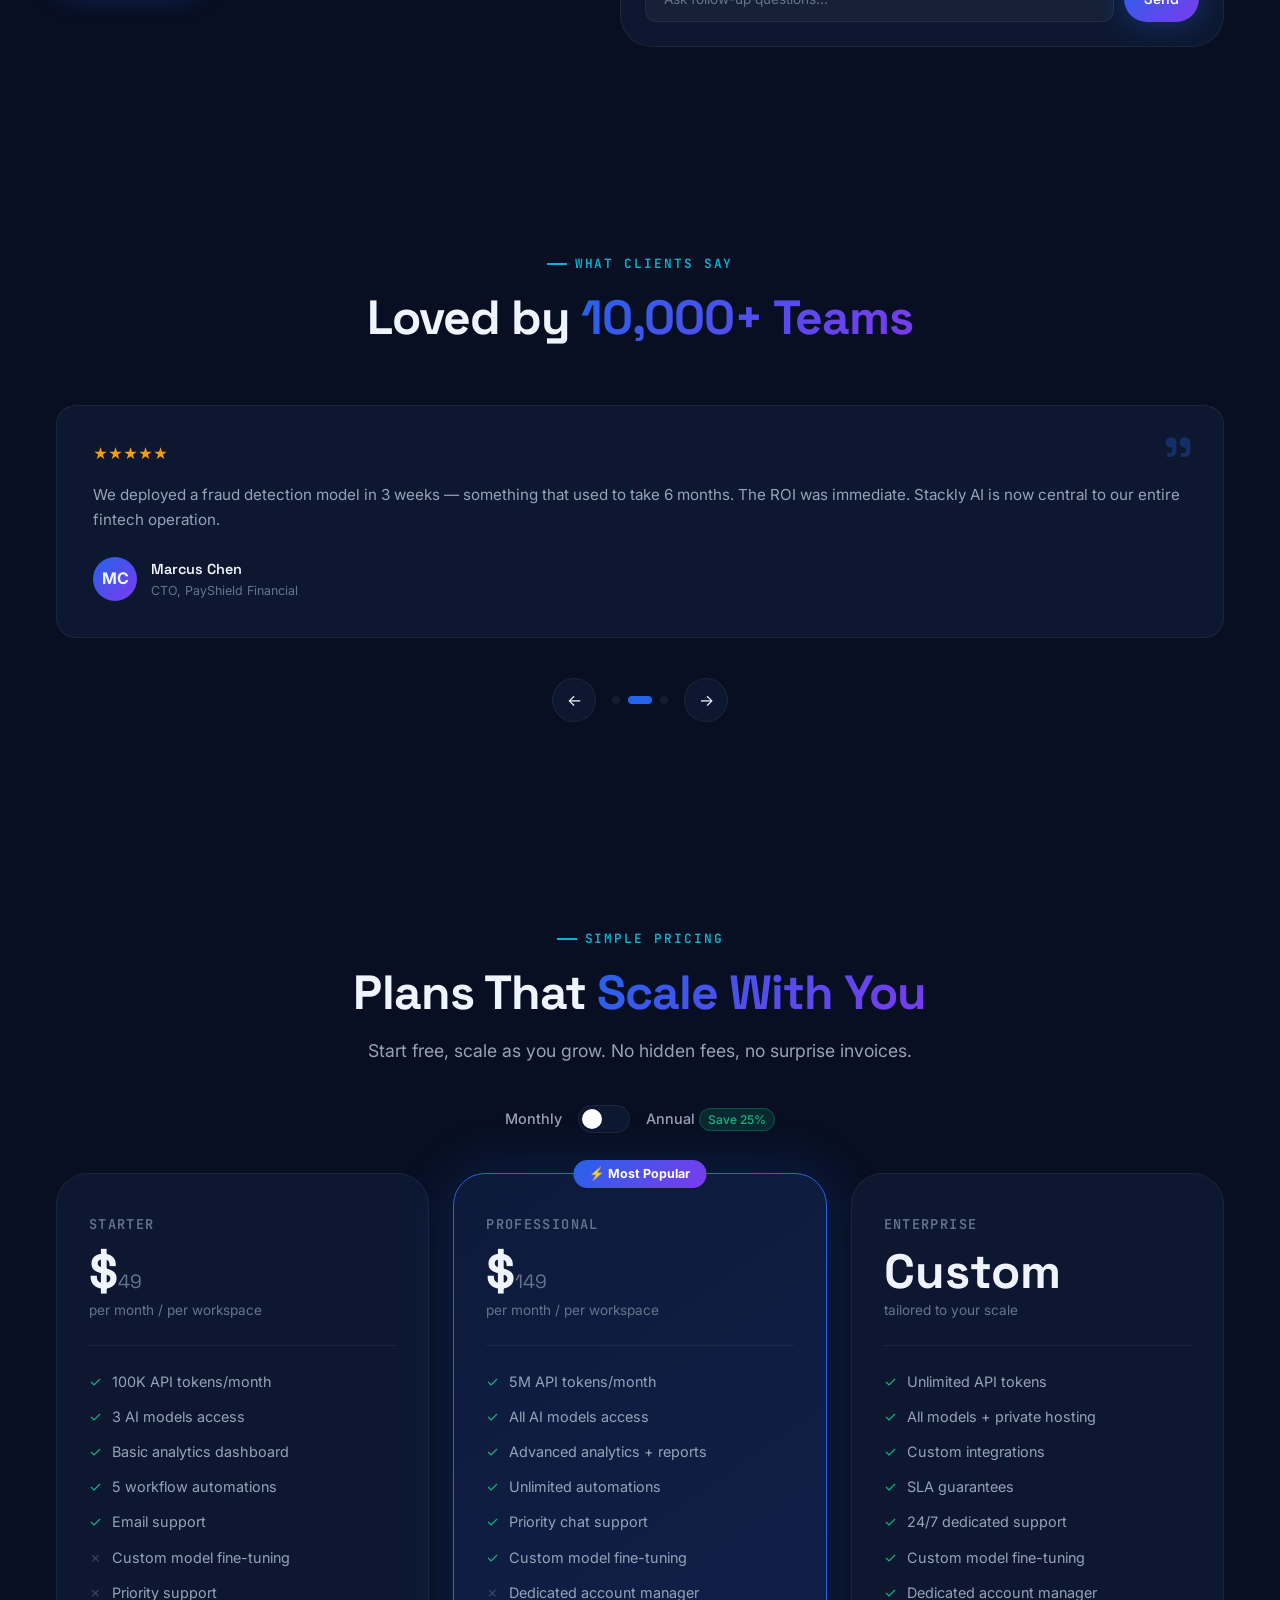
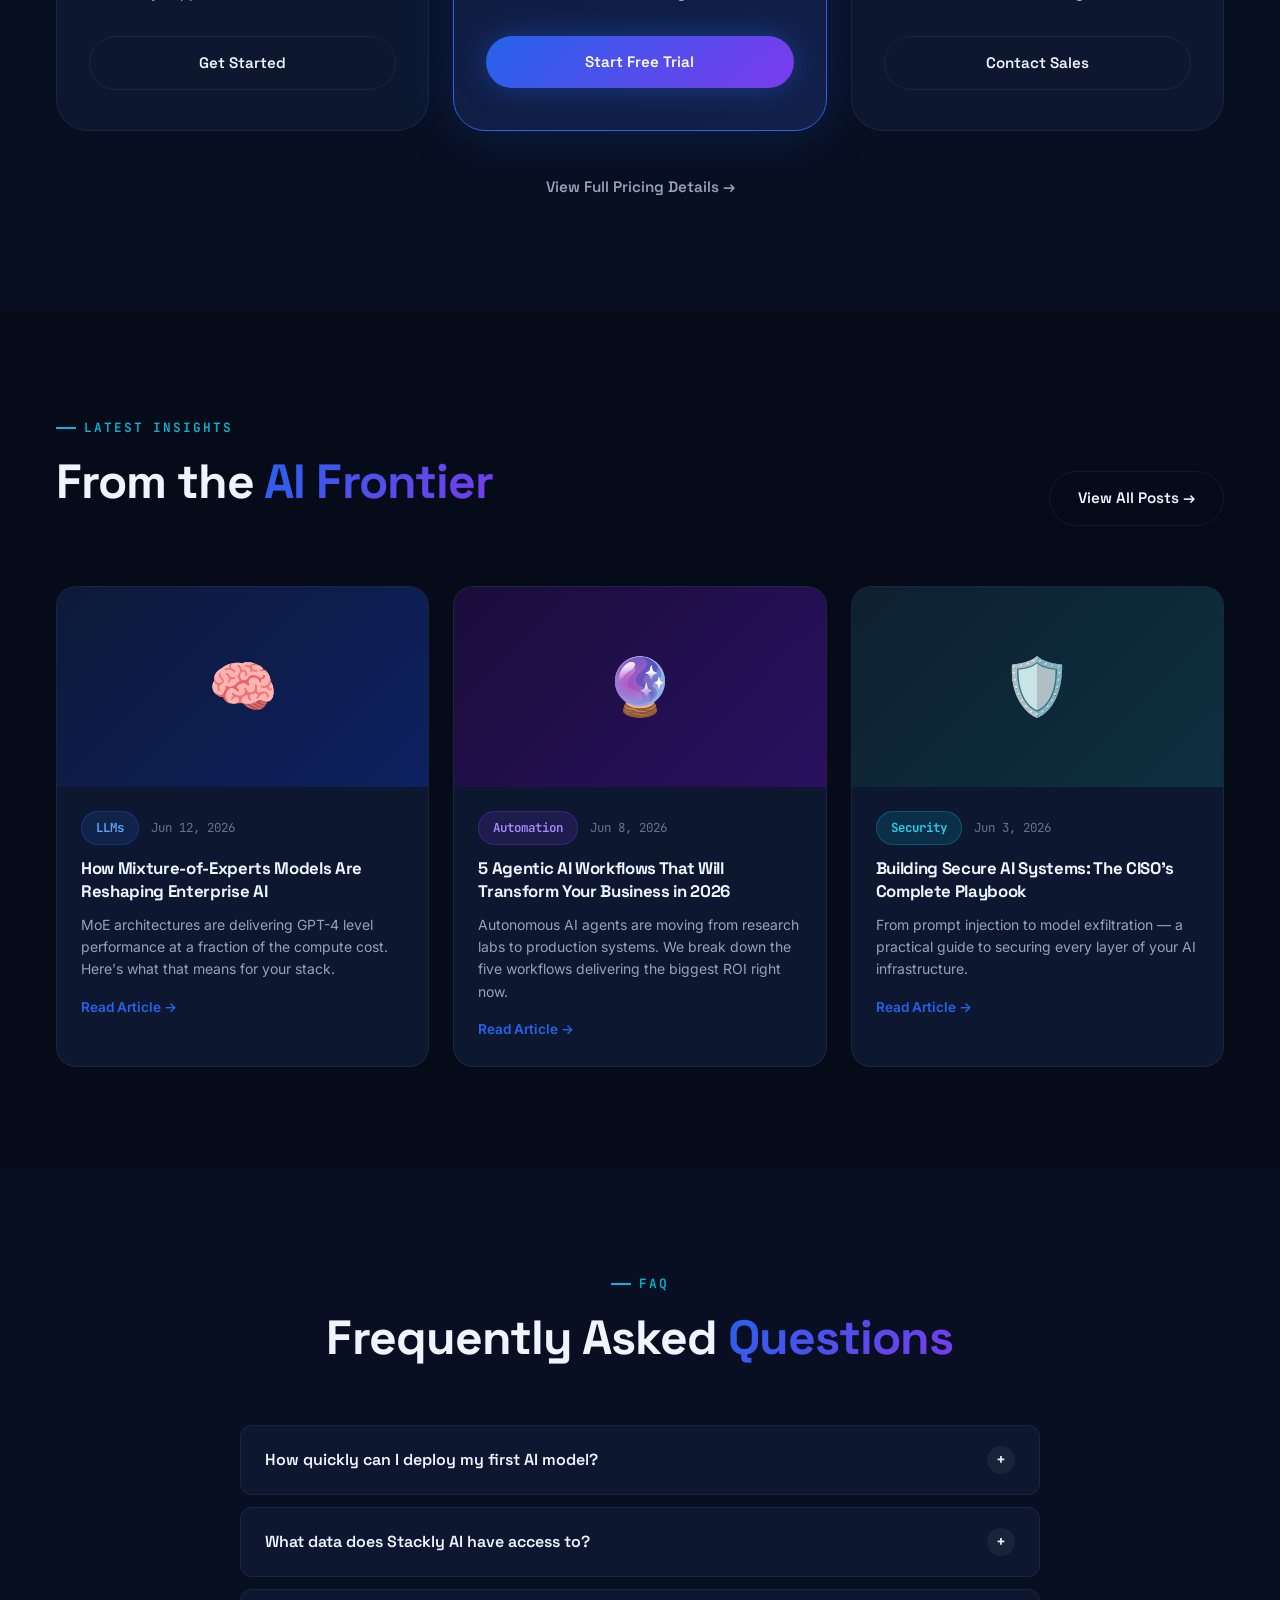
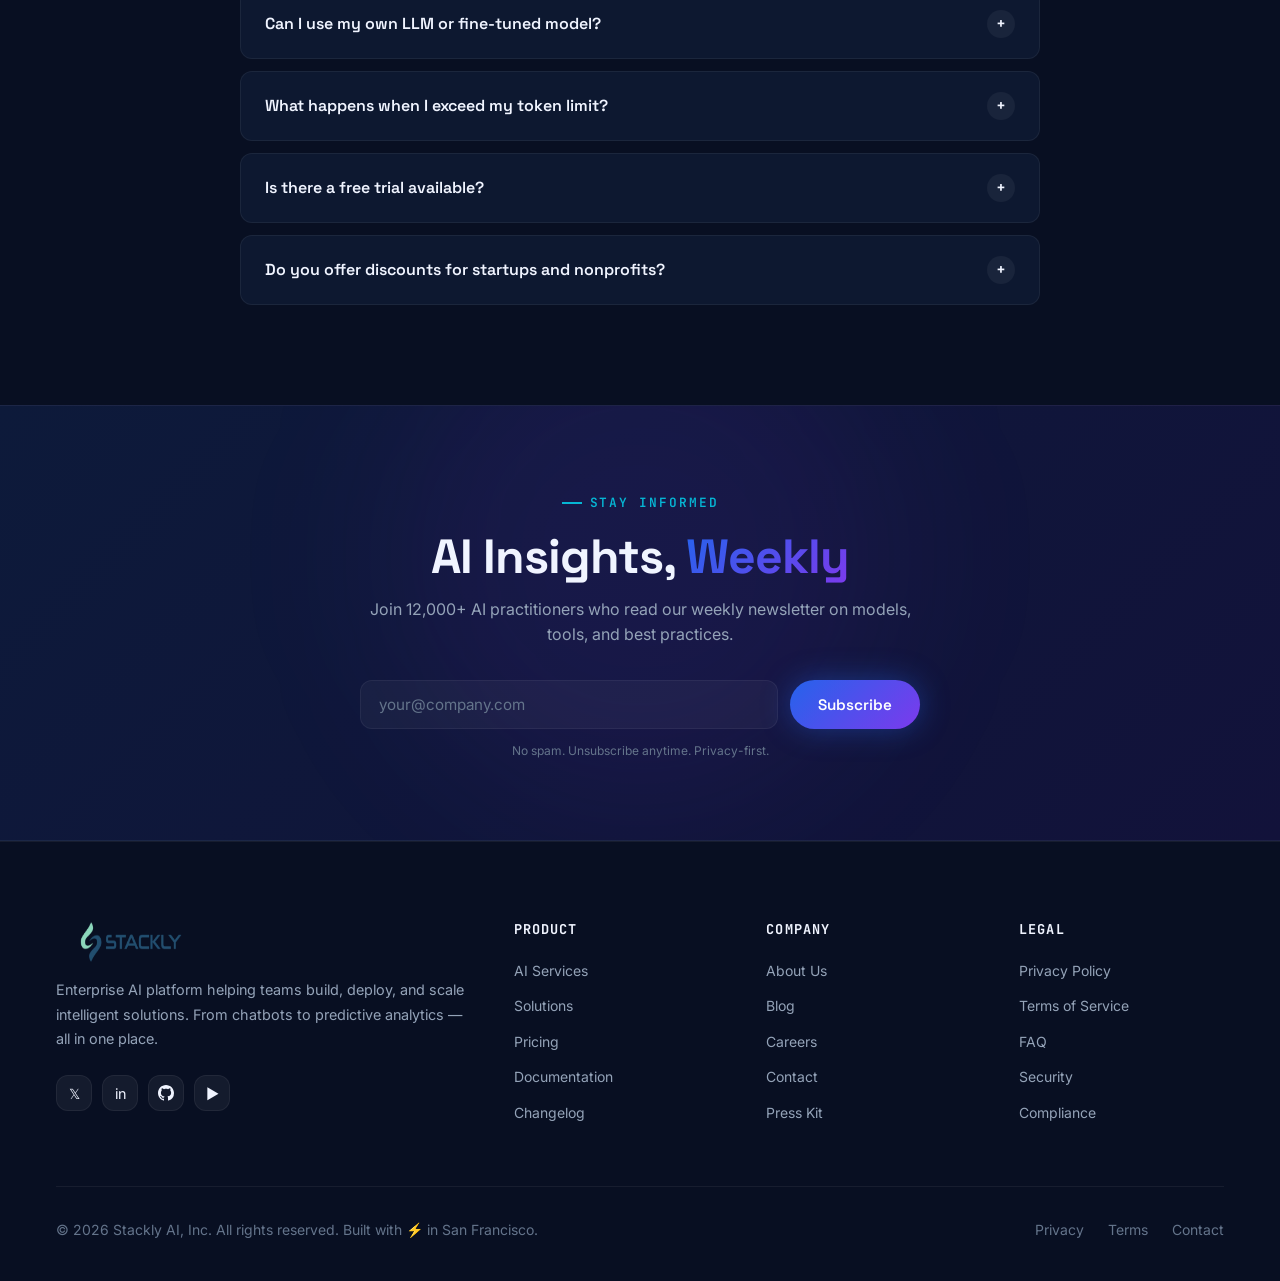
==== commit 6bd915c1: "Refactor footer logos and social buttons across multiple pages; update links to point to relevant se" ====
--- a/index.html
+++ b/index.html
@@ -696,7 +696,7 @@
           <li><span class="pricing-cross">✗</span> Custom model fine-tuning</li>
           <li><span class="pricing-cross">✗</span> Priority support</li>
         </ul>
-        <!-- <a href="register.html" class="btn btn-outline" style="width:100%;justify-content:center;">Get Started</a> -->
+        <a href="404.html" class="btn btn-outline" style="width:100%;justify-content:center;">Get Started</a>
       </div>
 
       <div class="pricing-card featured" data-aos="fade-up" data-aos-delay="200">
@@ -714,7 +714,7 @@
           <li><span class="pricing-check">✓</span> Custom model fine-tuning</li>
           <li><span class="pricing-cross">✗</span> Dedicated account manager</li>
         </ul>
-        <a href="register.html" class="btn btn-primary" style="width:100%;justify-content:center;">Start Free Trial</a>
+        <a href="404.html" class="btn btn-primary" style="width:100%;justify-content:center;">Start Free Trial</a>
       </div>
 
       <div class="pricing-card" data-aos="fade-up" data-aos-delay="300">
@@ -731,7 +731,7 @@
           <li><span class="pricing-check">✓</span> Custom model fine-tuning</li>
           <li><span class="pricing-check">✓</span> Dedicated account manager</li>
         </ul>
-        <a href="contact.html" class="btn btn-outline" style="width:100%;justify-content:center;">Contact Sales</a>
+        <a href="404.html" class="btn btn-outline" style="width:100%;justify-content:center;">Contact Sales</a>
       </div>
     </div>
 
@@ -852,7 +852,7 @@
   <div class="container">
     <div class="footer-grid">
       <div class="footer-about">
-        <div class="nav-logo"><img src="./images/logo-dark.webp" alt="STACKLY Logo" class="nav-logo-img" /></div>
+        <div class="nav-logo"><a href="index.html"><img src="./images/logo-dark.webp" alt="STACKLY Logo" class="nav-logo-img" /></a></div>
           <!-- <div class="logo-icon">⚡</div>
           <span class="logo-text">Stackly <span>AI</span></span>
         </div> -->
@@ -860,7 +860,9 @@
         <div class="footer-socials">
           <a class="social-btn" href="404.html" title="Twitter">𝕏</a>
           <a class="social-btn" href="404.html" title="LinkedIn">in</a>
-          <a class="social-btn" href="404.html" title="GitHub">⌥</a>
+          <a class="social-btn" href="404.html" title="GitHub"><svg xmlns="http://www.w3.org/2000/svg" width="16" height="16" fill="currentColor" class="bi bi-github" viewBox="0 0 16 16">
+  <path d="M8 0C3.58 0 0 3.58 0 8c0 3.54 2.29 6.53 5.47 7.59.4.07.55-.17.55-.38 0-.19-.01-.82-.01-1.49-2.01.37-2.53-.49-2.69-.94-.09-.23-.48-.94-.82-1.13-.28-.15-.68-.52-.01-.53.63-.01 1.08.58 1.23.82.72 1.21 1.87.87 2.33.66.07-.52.28-.87.51-1.07-1.78-.2-3.64-.89-3.64-3.95 0-.87.31-1.59.82-2.15-.08-.2-.36-1.02.08-2.12 0 0 .67-.21 2.2.82.64-.18 1.32-.27 2-.27s1.36.09 2 .27c1.53-1.04 2.2-.82 2.2-.82.44 1.1.16 1.92.08 2.12.51.56.82 1.27.82 2.15 0 3.07-1.87 3.75-3.65 3.95.29.25.54.73.54 1.48 0 1.07-.01 1.93-.01 2.2 0 .21.15.46.55.38A8.01 8.01 0 0 0 16 8c0-4.42-3.58-8-8-8"/>
+</svg></a>
           <a class="social-btn" href="404.html" title="YouTube">▶</a>
         </div>
       </div>
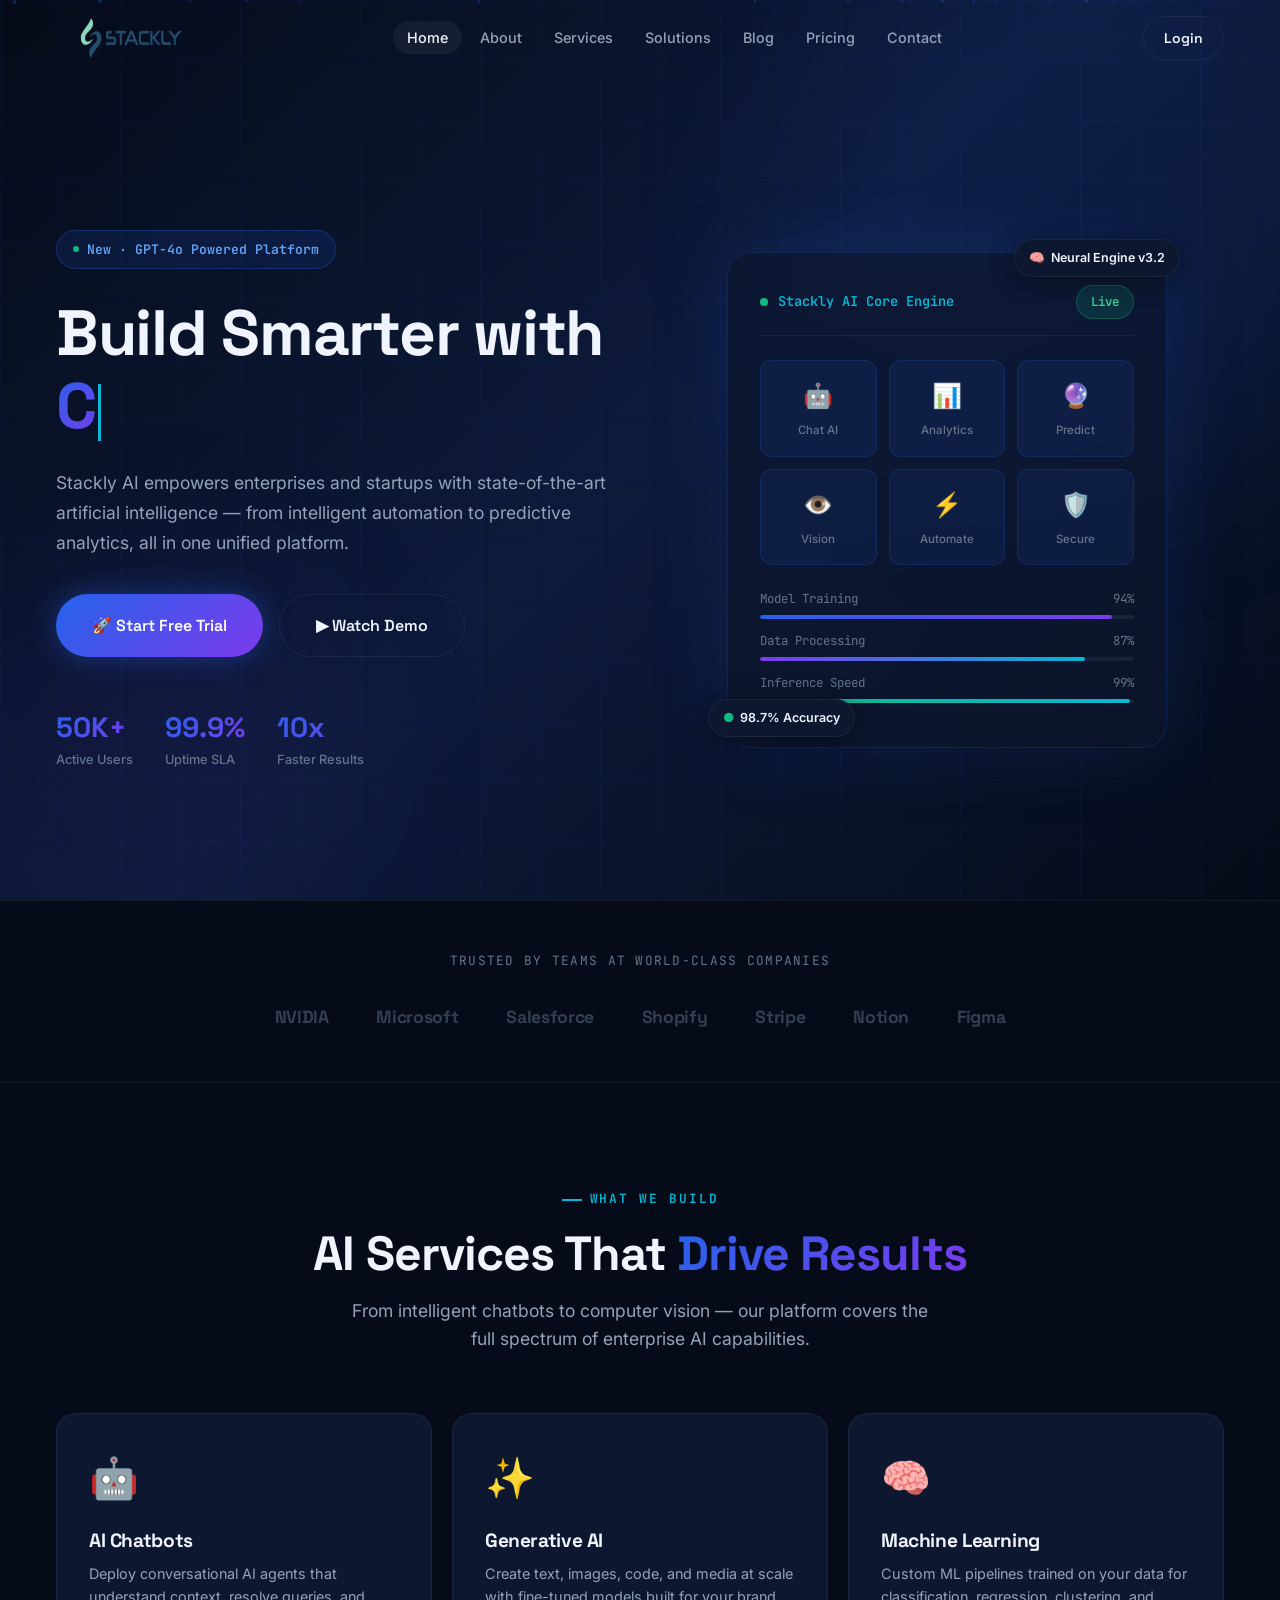
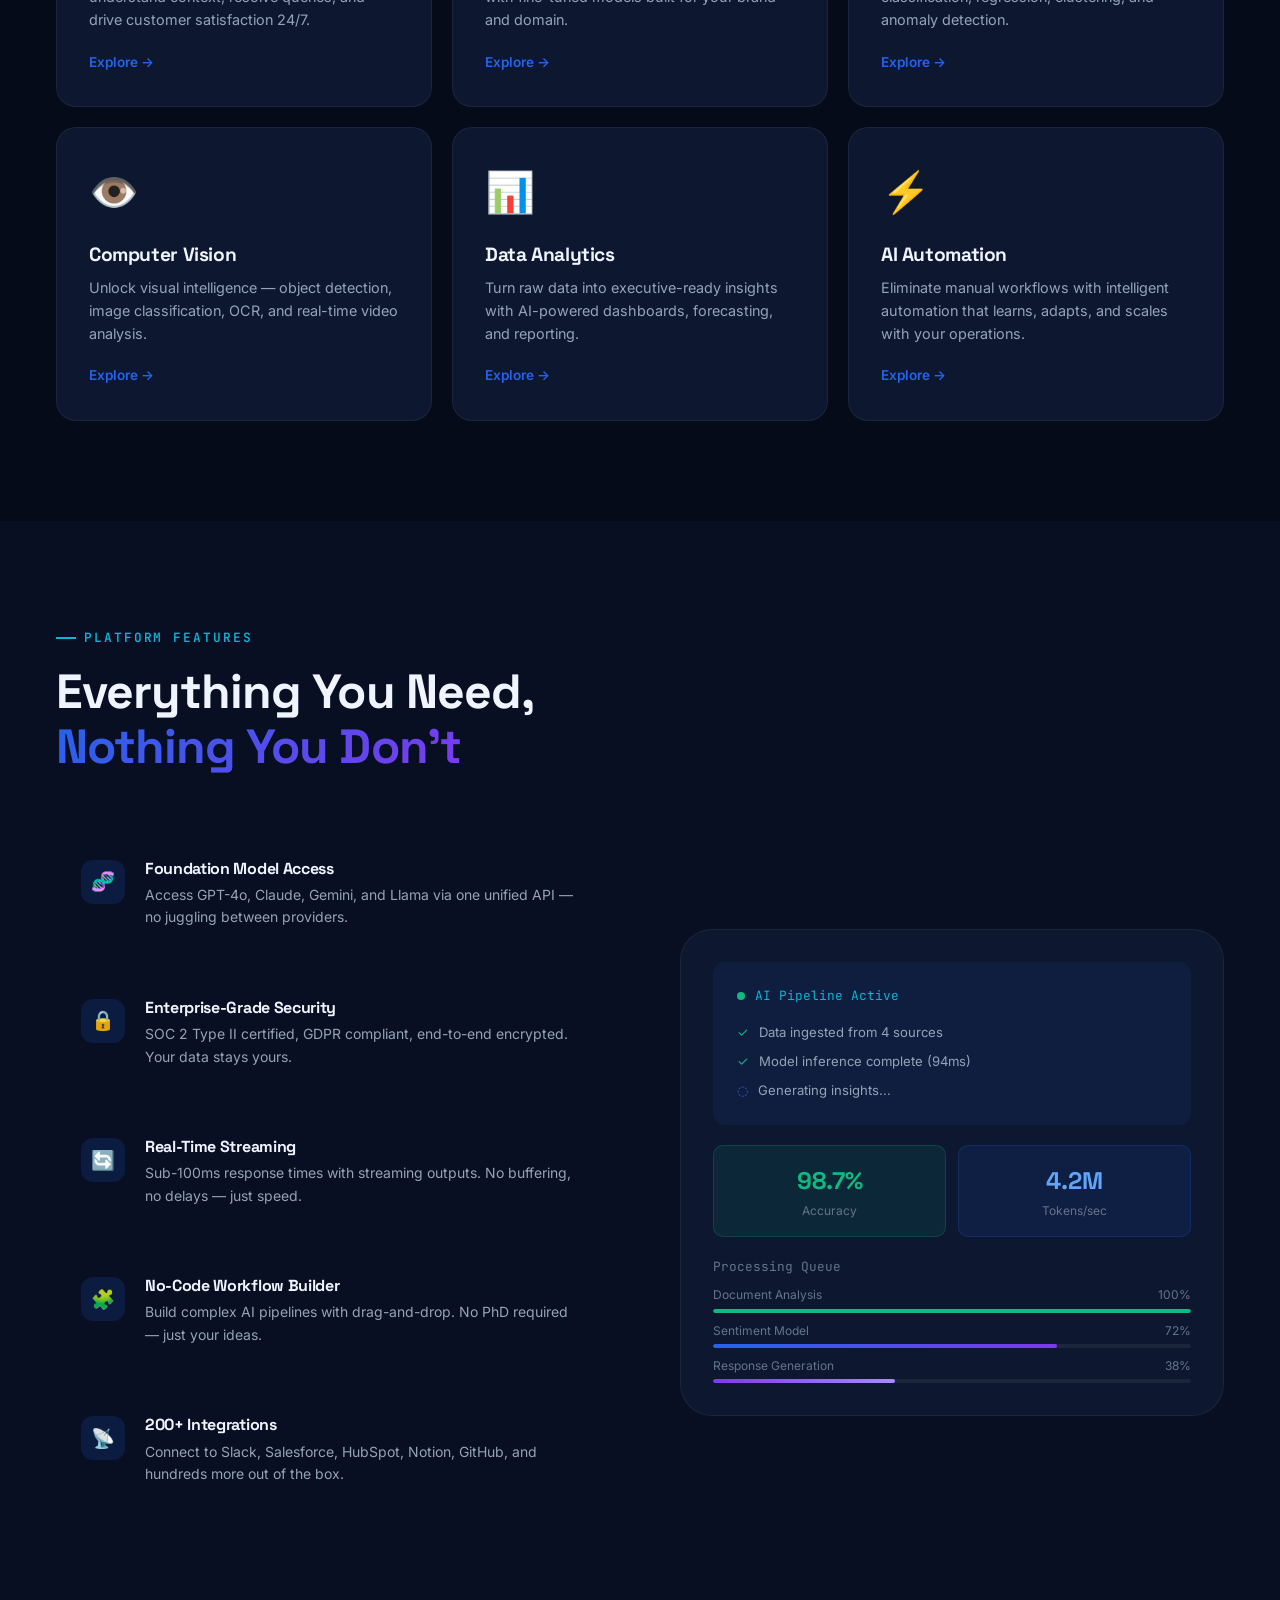
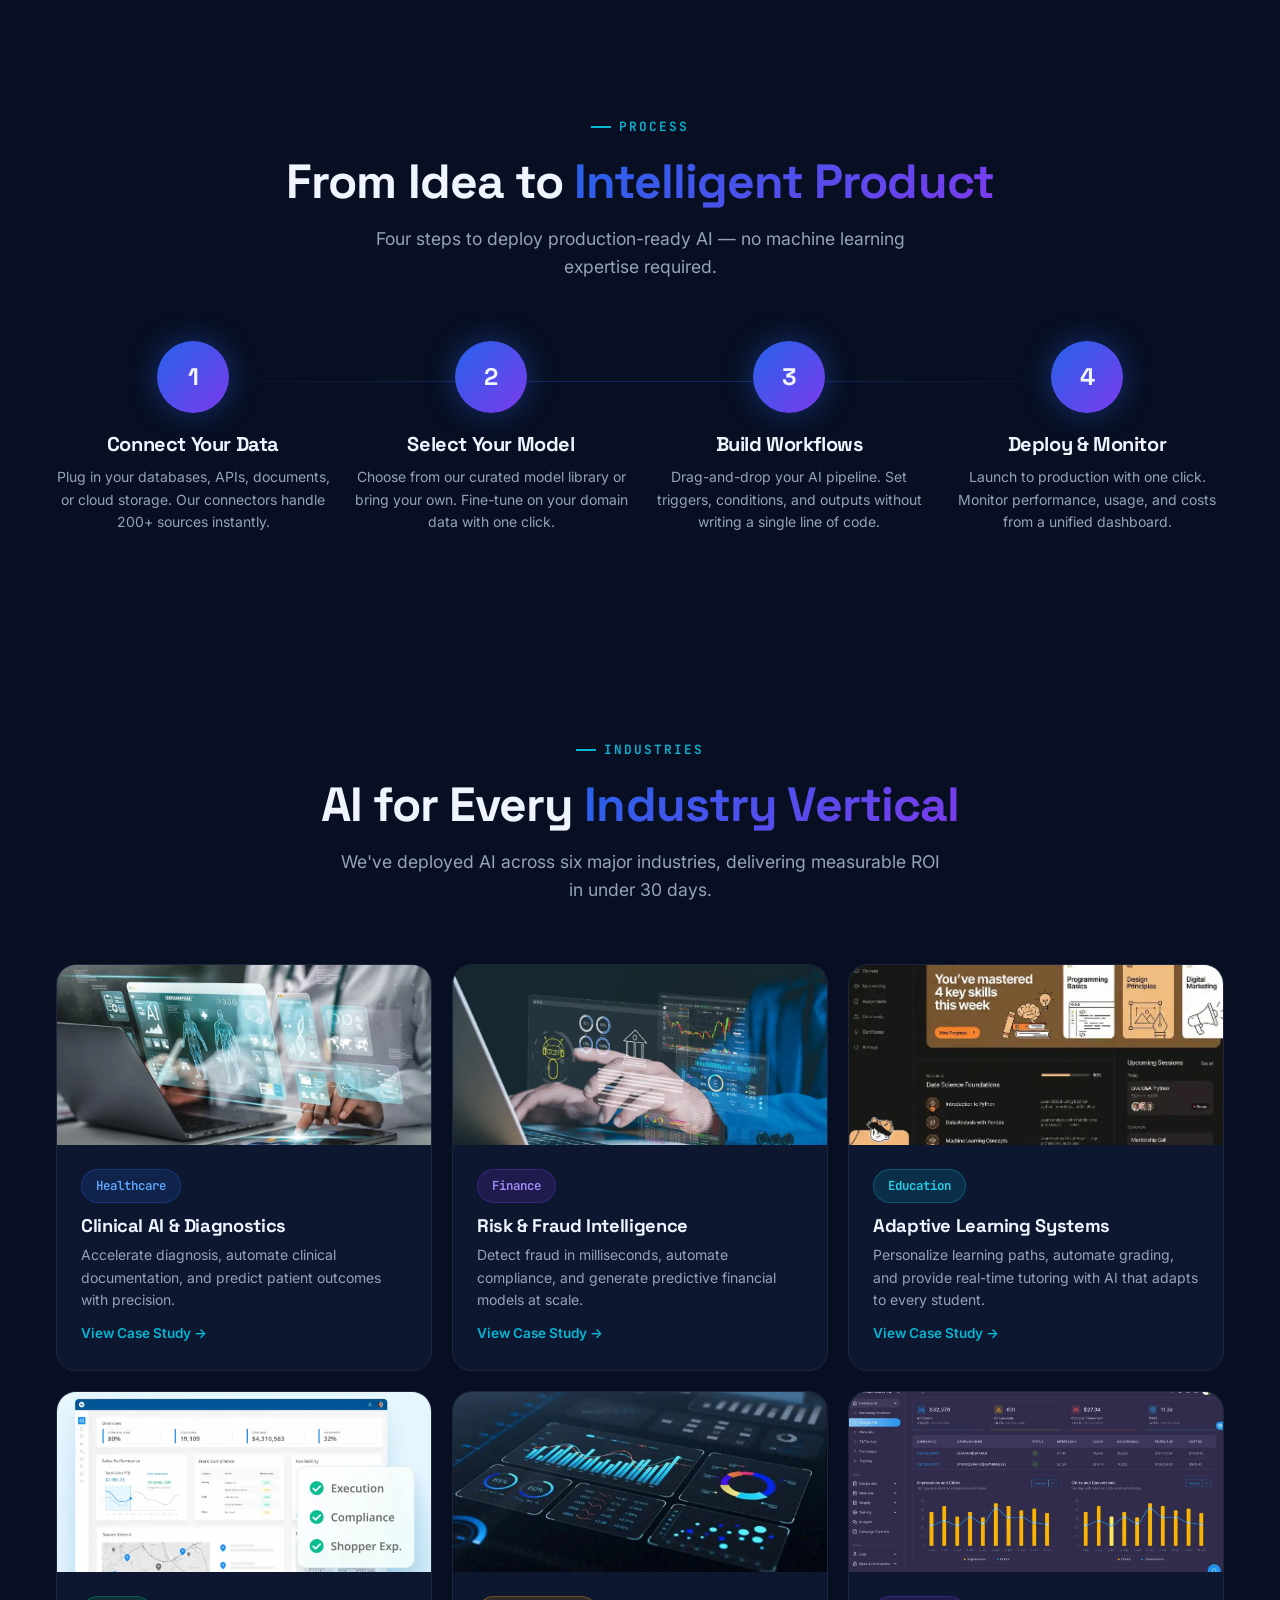
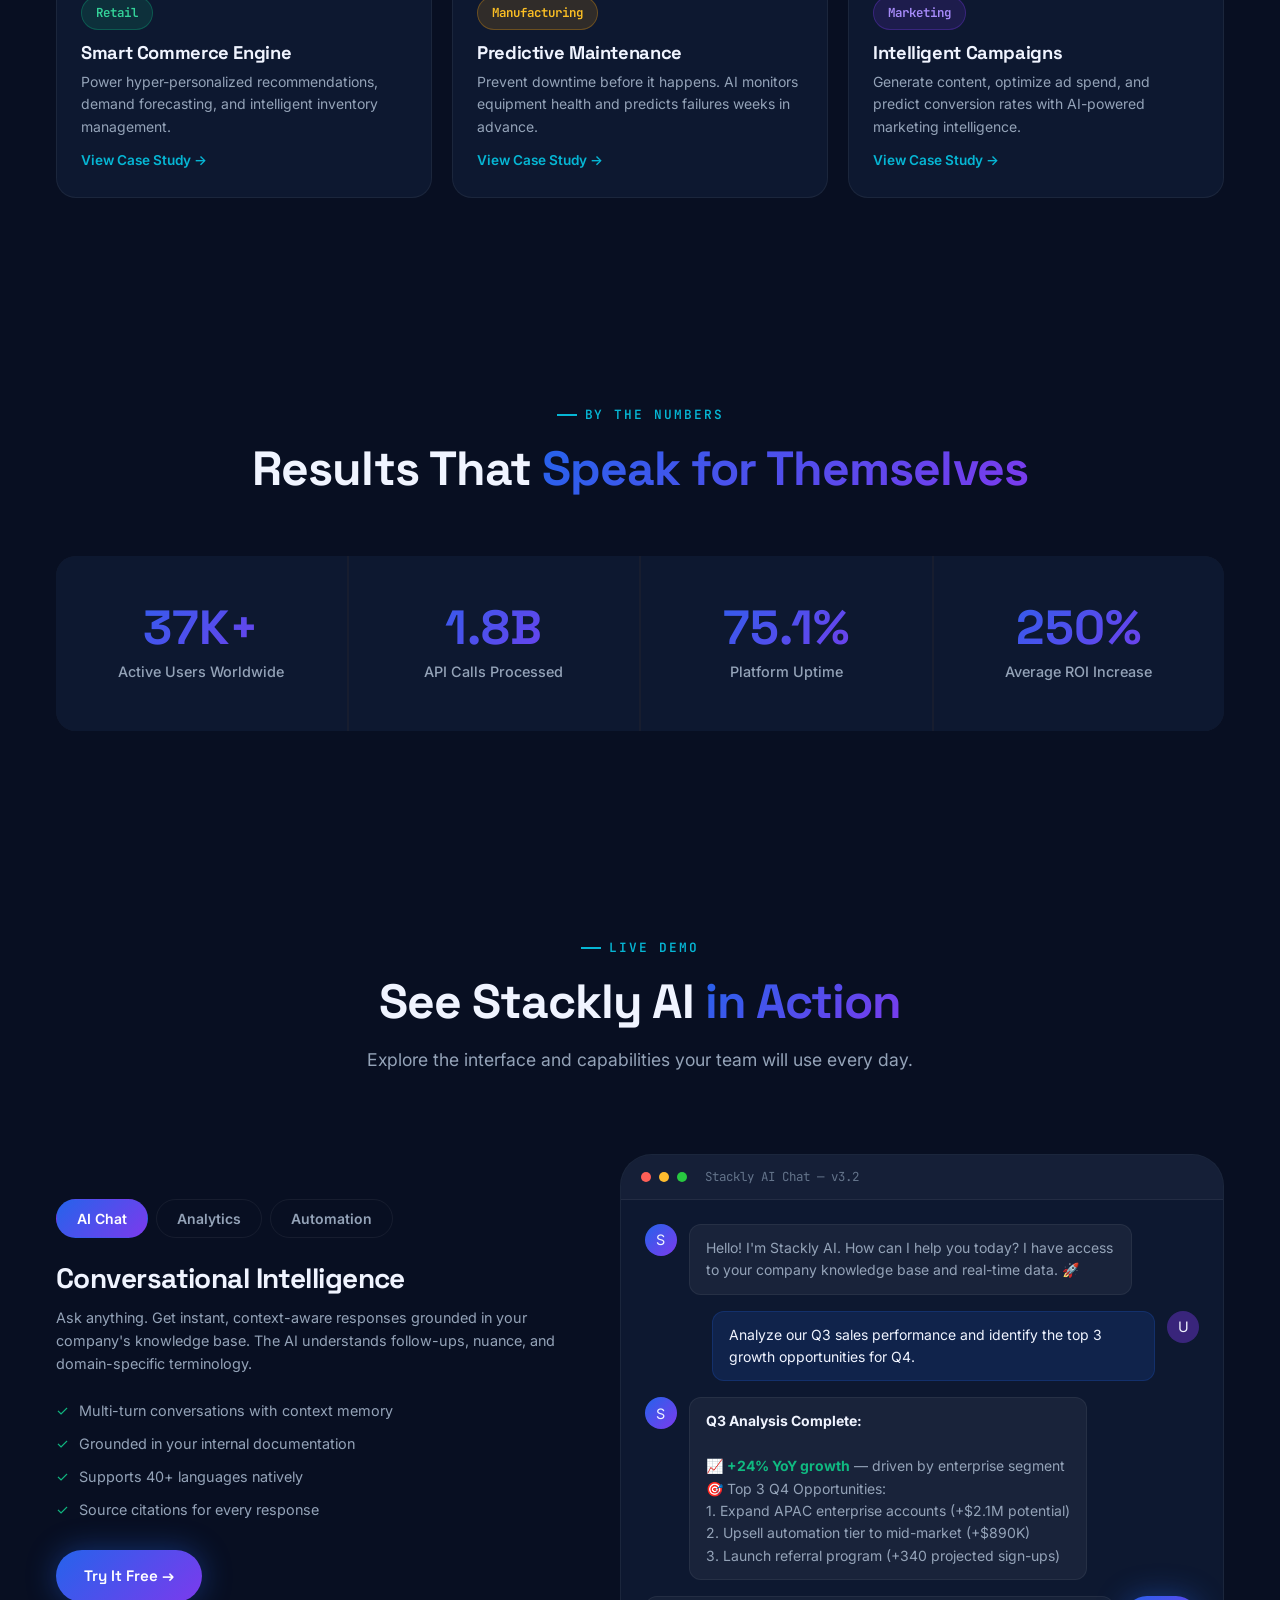
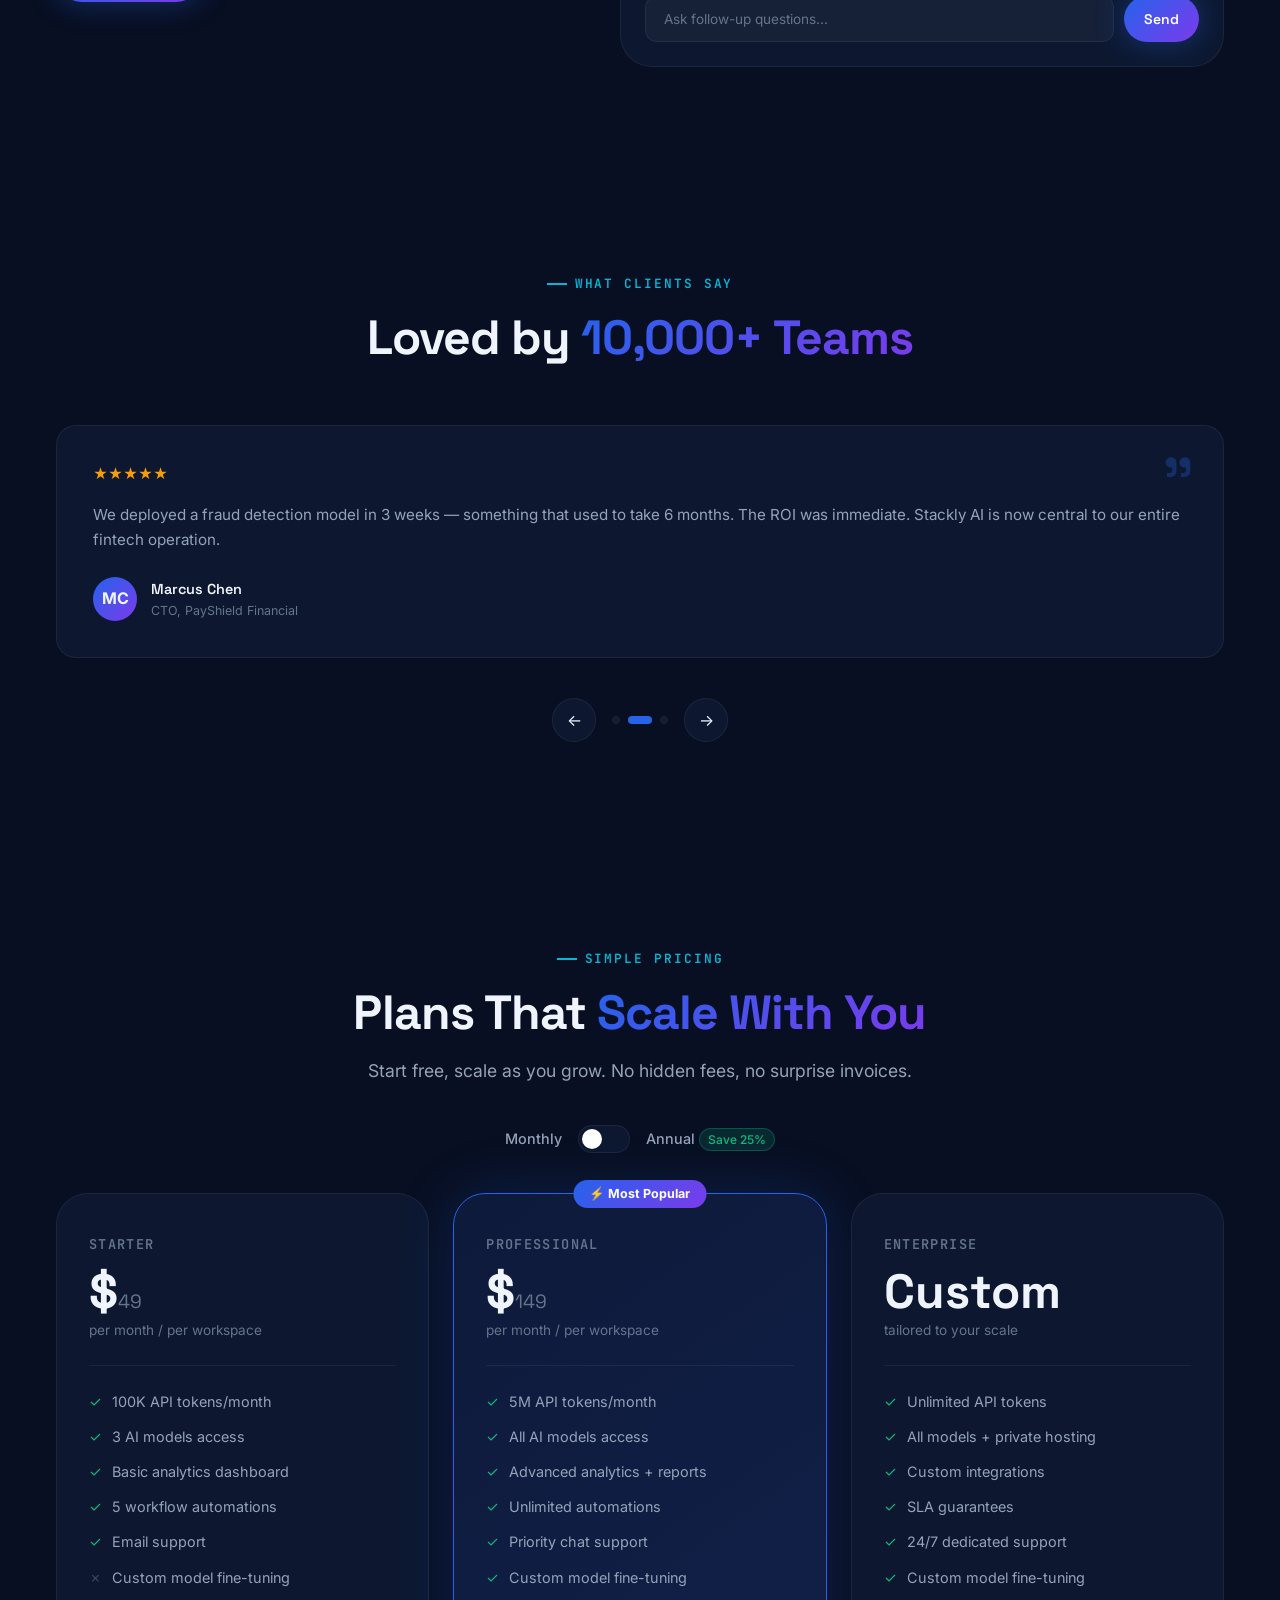
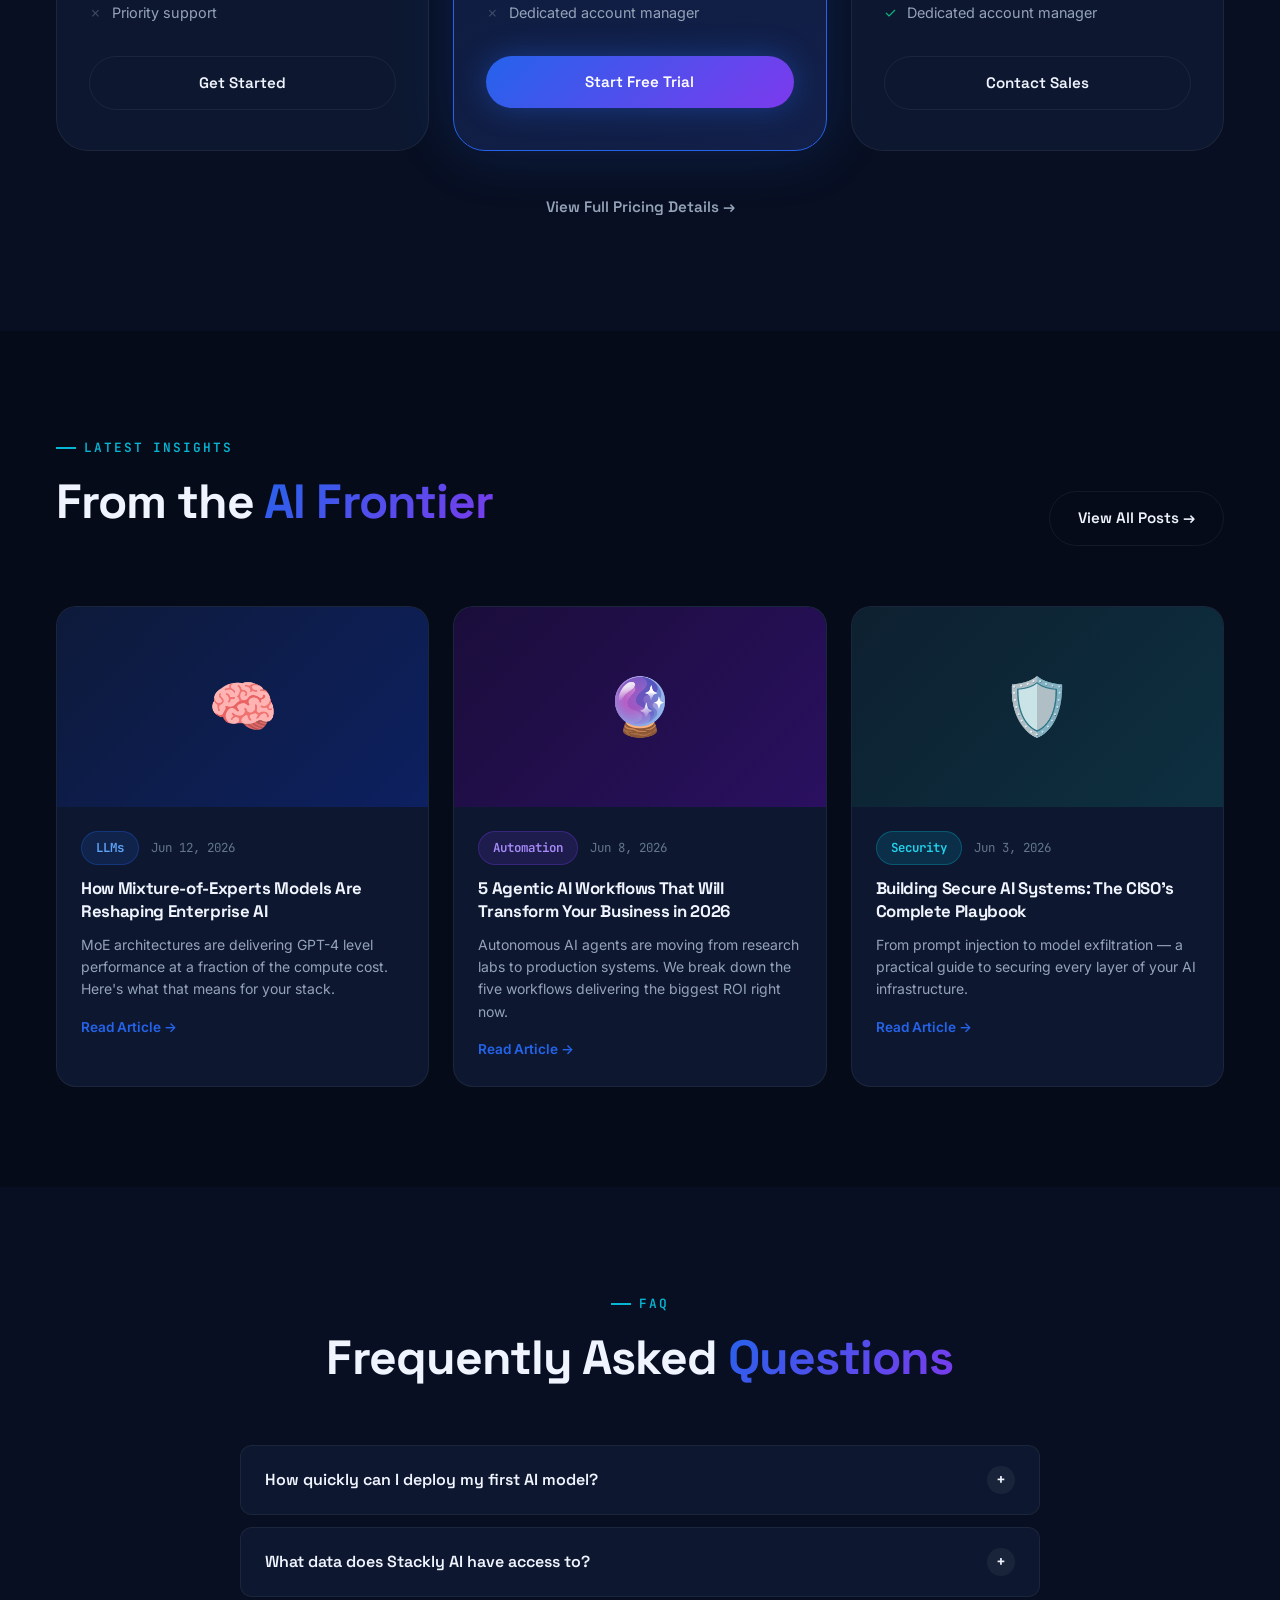
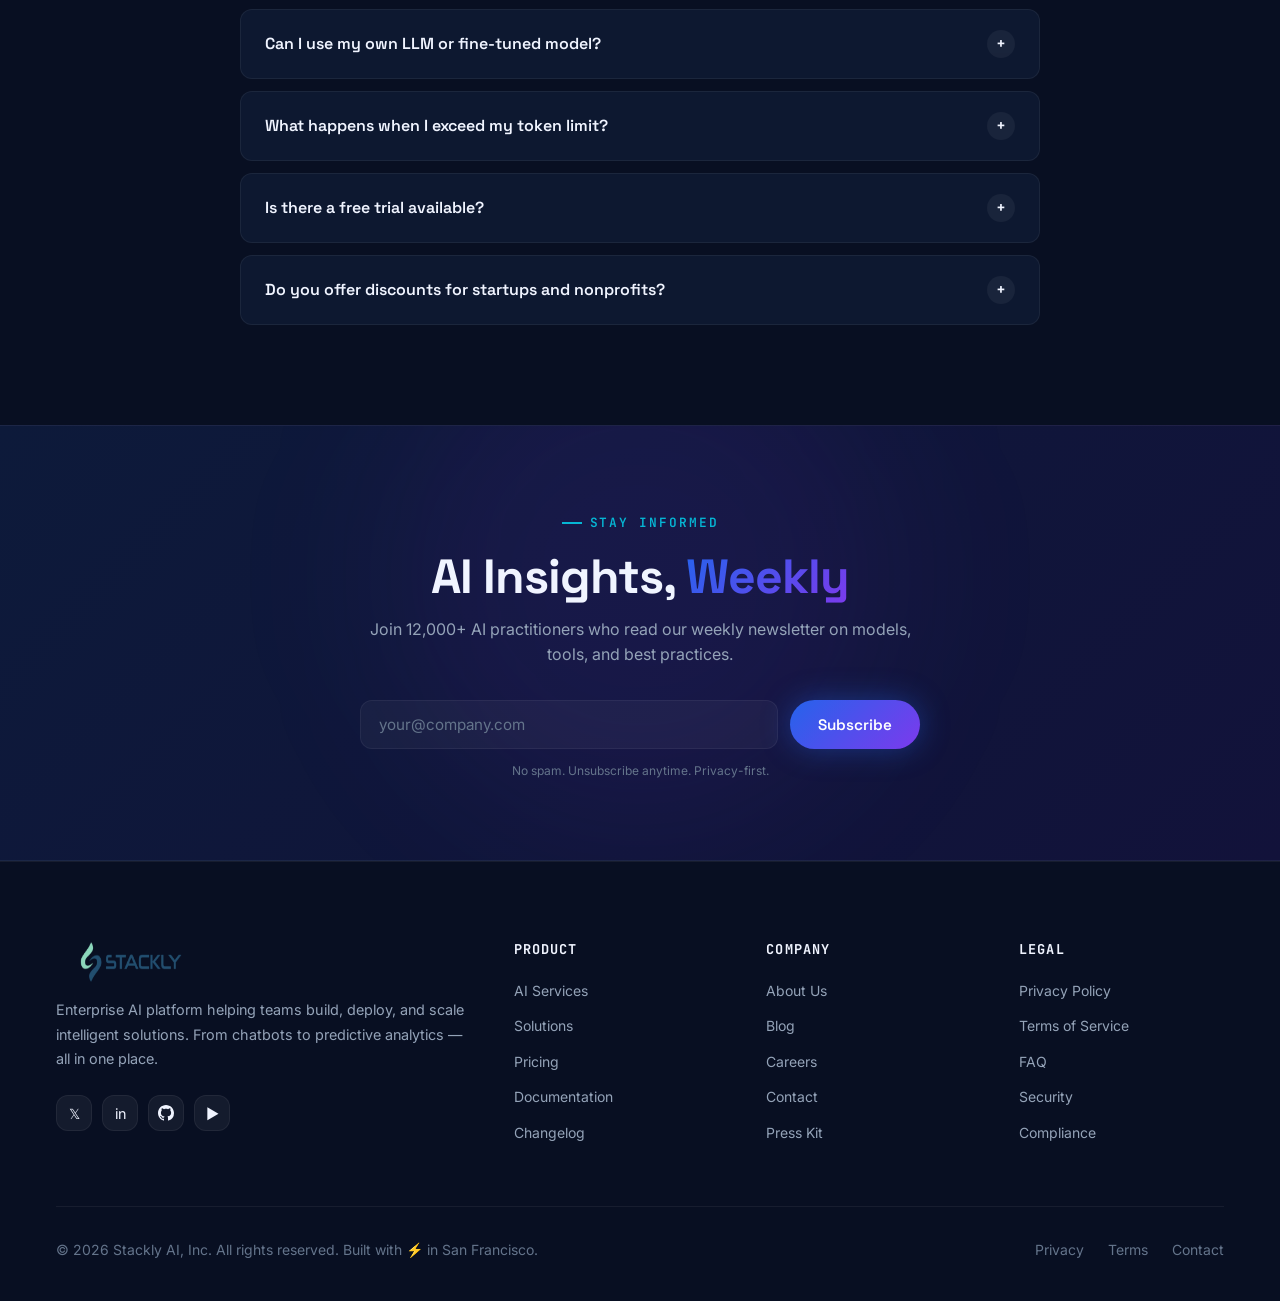
==== commit f1019de7: "removed overlap" ====
--- a/index.html
+++ b/index.html
@@ -7,6 +7,36 @@
   <title>Stackly AI — Transforming Ideas into Intelligent Solutions</title>
   <link rel="stylesheet" href="style.css" />
 </head>
+<style>
+  .sidebar-overlay{
+  position: fixed;
+  inset: 0;
+  background: rgba(0,0,0,0.5);
+  opacity: 0;
+  visibility: hidden;
+  transition: 0.3s;
+  z-index: 999;
+}
+
+.sidebar-overlay.active{
+  opacity: 1;
+  visibility: visible;
+}
+
+.mobile-nav{
+  position: fixed;
+  top: 0;
+  right: -320px;
+  width: 320px;
+  height: 100vh;
+  z-index: 1000;
+  transition: 0.3s;
+}
+
+.mobile-nav.active{
+  right: 0;
+}
+</style>
 <body>
 
 <!-- Loading Screen -->
@@ -51,18 +81,9 @@
         </button>
       </div>
     </div>
-  </div>
-</nav>
-
-<!-- Mobile Nav -->
-<div class="mobile-nav" id="mobile-nav">
-  <button class="mobile-nav-close">✕</button>
-  <div class="mobile-nav-logo">
-    <a href="index.html" class="nav-logo">
-      <div class="logo-icon">⚡</div>
-      <span class="logo-text">Stackly <span>AI</span></span>
-    </a>
-  </div>
+    <div class="mobile-nav" id="mobile-nav">
+     <button class="mobile-nav-close">✕</button>
+
   <a href="index.html" class="nav-link">🏠 Home</a>
   <a href="about.html" class="nav-link">🏢 About</a>
   <a href="services.html" class="nav-link">⚙️ Services</a>
@@ -75,6 +96,11 @@
     <!-- <a href="register.html" class="btn btn-primary" style="justify-content:center;">Get Started Free</a> -->
   </div>
 </div>
+  </div>
+</nav>
+
+<!-- Mobile Nav -->
+
 
 <!-- ========= HERO ========= -->
 <section class="hero" id="home">
@@ -545,7 +571,7 @@
         <a href="404.html" class="btn btn-primary">Try It Free →</a>
       </div>
 
-      <div data-aos="fade-left" data-aos-delay="100">
+      <div style="margin-top: 20px;" data-aos="fade-left" data-aos-delay="100">
         <div class="demo-screen">
           <div class="demo-topbar">
             <div class="demo-dot" style="background:#ff5f57;"></div>
@@ -912,6 +938,22 @@
   </div>
 </footer>
 
-<script src="main.js"></script>
+<script src="main.js">
+const mobileNav = document.getElementById("mobile-nav");
+const overlay = document.getElementById("sidebar-overlay-home");
+
+function openMobileMenu() {
+  mobileNav.classList.add("active");
+  overlay.classList.add("active");
+}
+
+function closeMobileMenu() {
+  mobileNav.classList.remove("active");
+  overlay.classList.remove("active");
+}
+
+overlay.addEventListener("click", closeMobileMenu);
+
+</script>
 </body>
 </html>
--- a/style.css
+++ b/style.css
@@ -452,7 +452,7 @@
   background: rgba(5,11,24,0.98);
   backdrop-filter: blur(30px);
   flex-direction: column;
-  padding: 100px 32px 40px;
+  padding: 80px 32px 40px;
   gap: 8px;
   overflow-y: auto;
 }
@@ -469,6 +469,7 @@
   position: absolute;
   top: 20px;
   right: 20px;
+  z-index: 1001;
   background: rgba(255,255,255,0.08);
   border: none;
   color: var(--text-primary);
@@ -482,11 +483,27 @@
   justify-content: center;
 }
 
-.mobile-nav-logo {
+
+
+/* 
+.mobile-nav-logo{
+  position:absolute;
+  top:20px;
+  left:20px;
+  right:80px;
+}
+
+.mobile-logo{
+  width:180px;
+  height:auto;
+  display:block;
+} */
+
+/* .mobile-nav-logo {
   position: absolute;
   top: 22px;
   left: 24px;
-}
+} */
 
 /* =============================================
    HERO SECTION
@@ -2741,6 +2758,10 @@
   }
 }
 
+.dash-row{
+  flex-direction:column;
+}
+
 
 
 
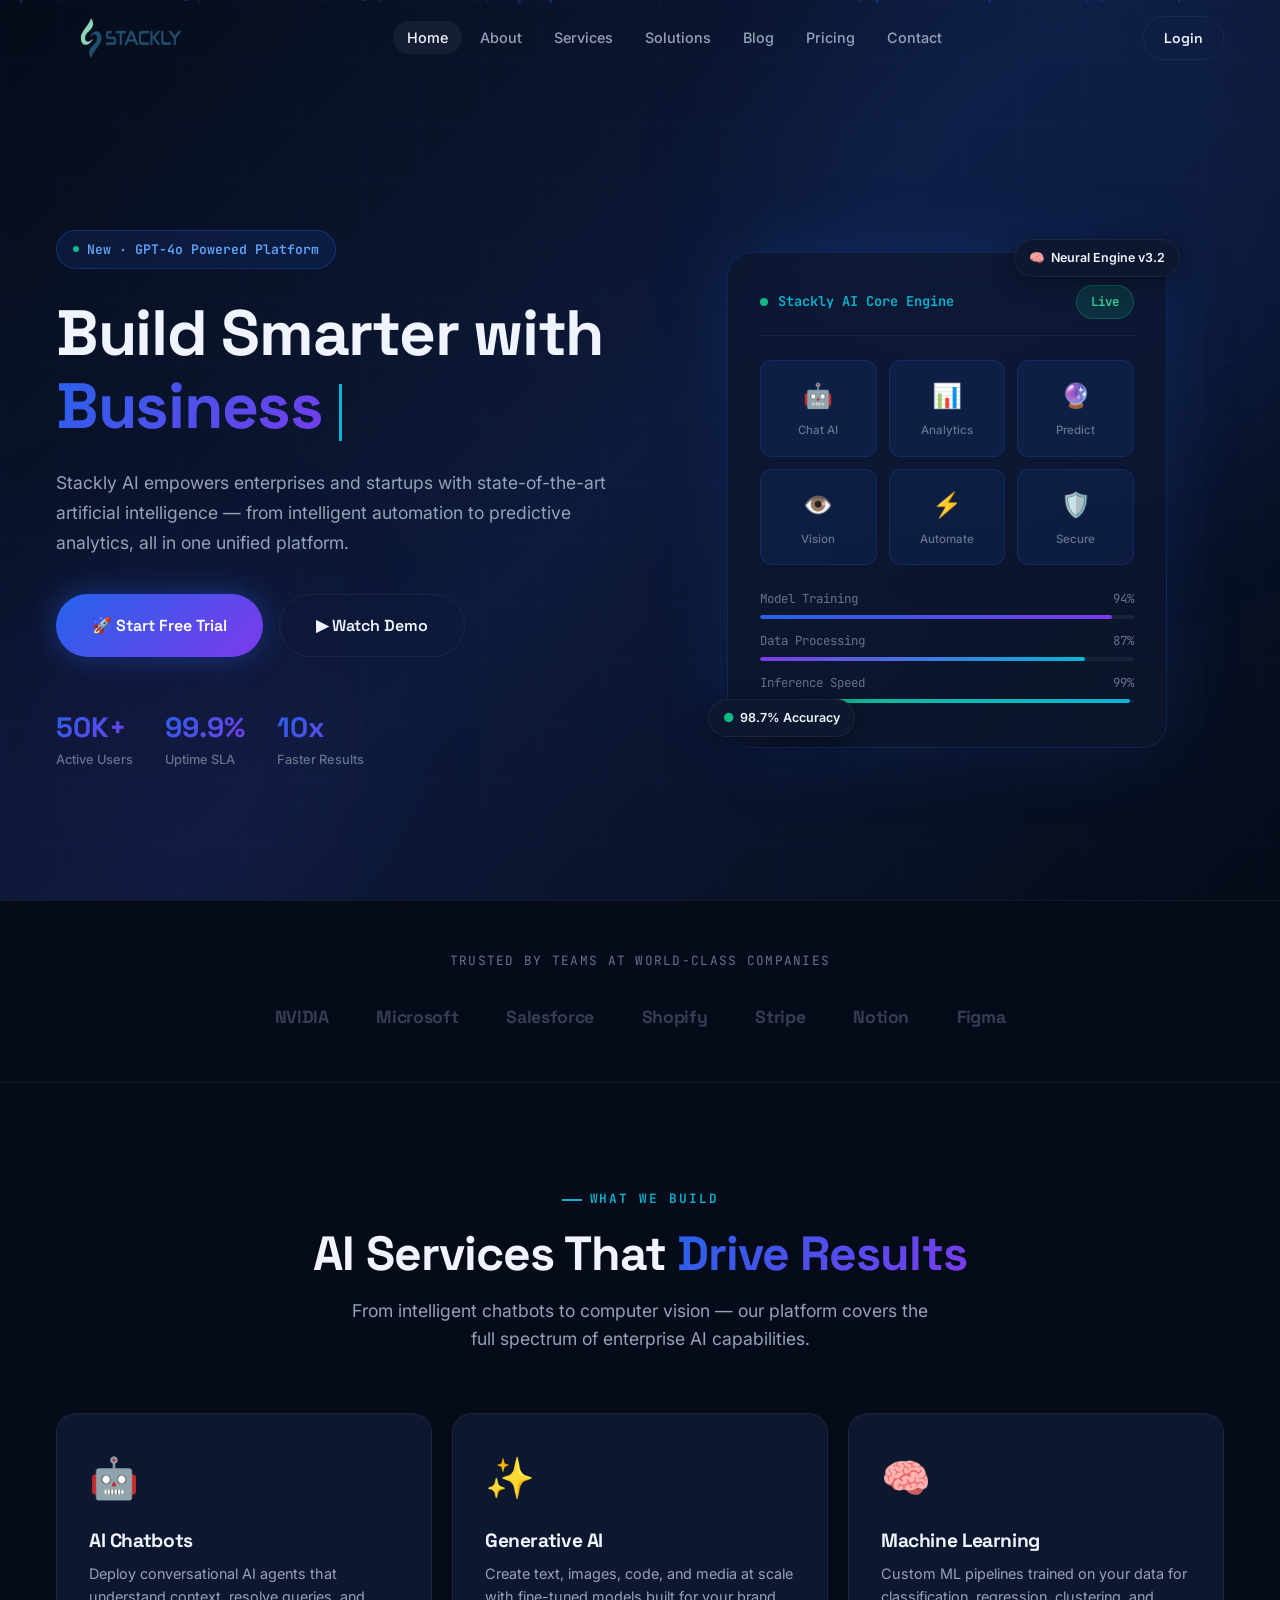
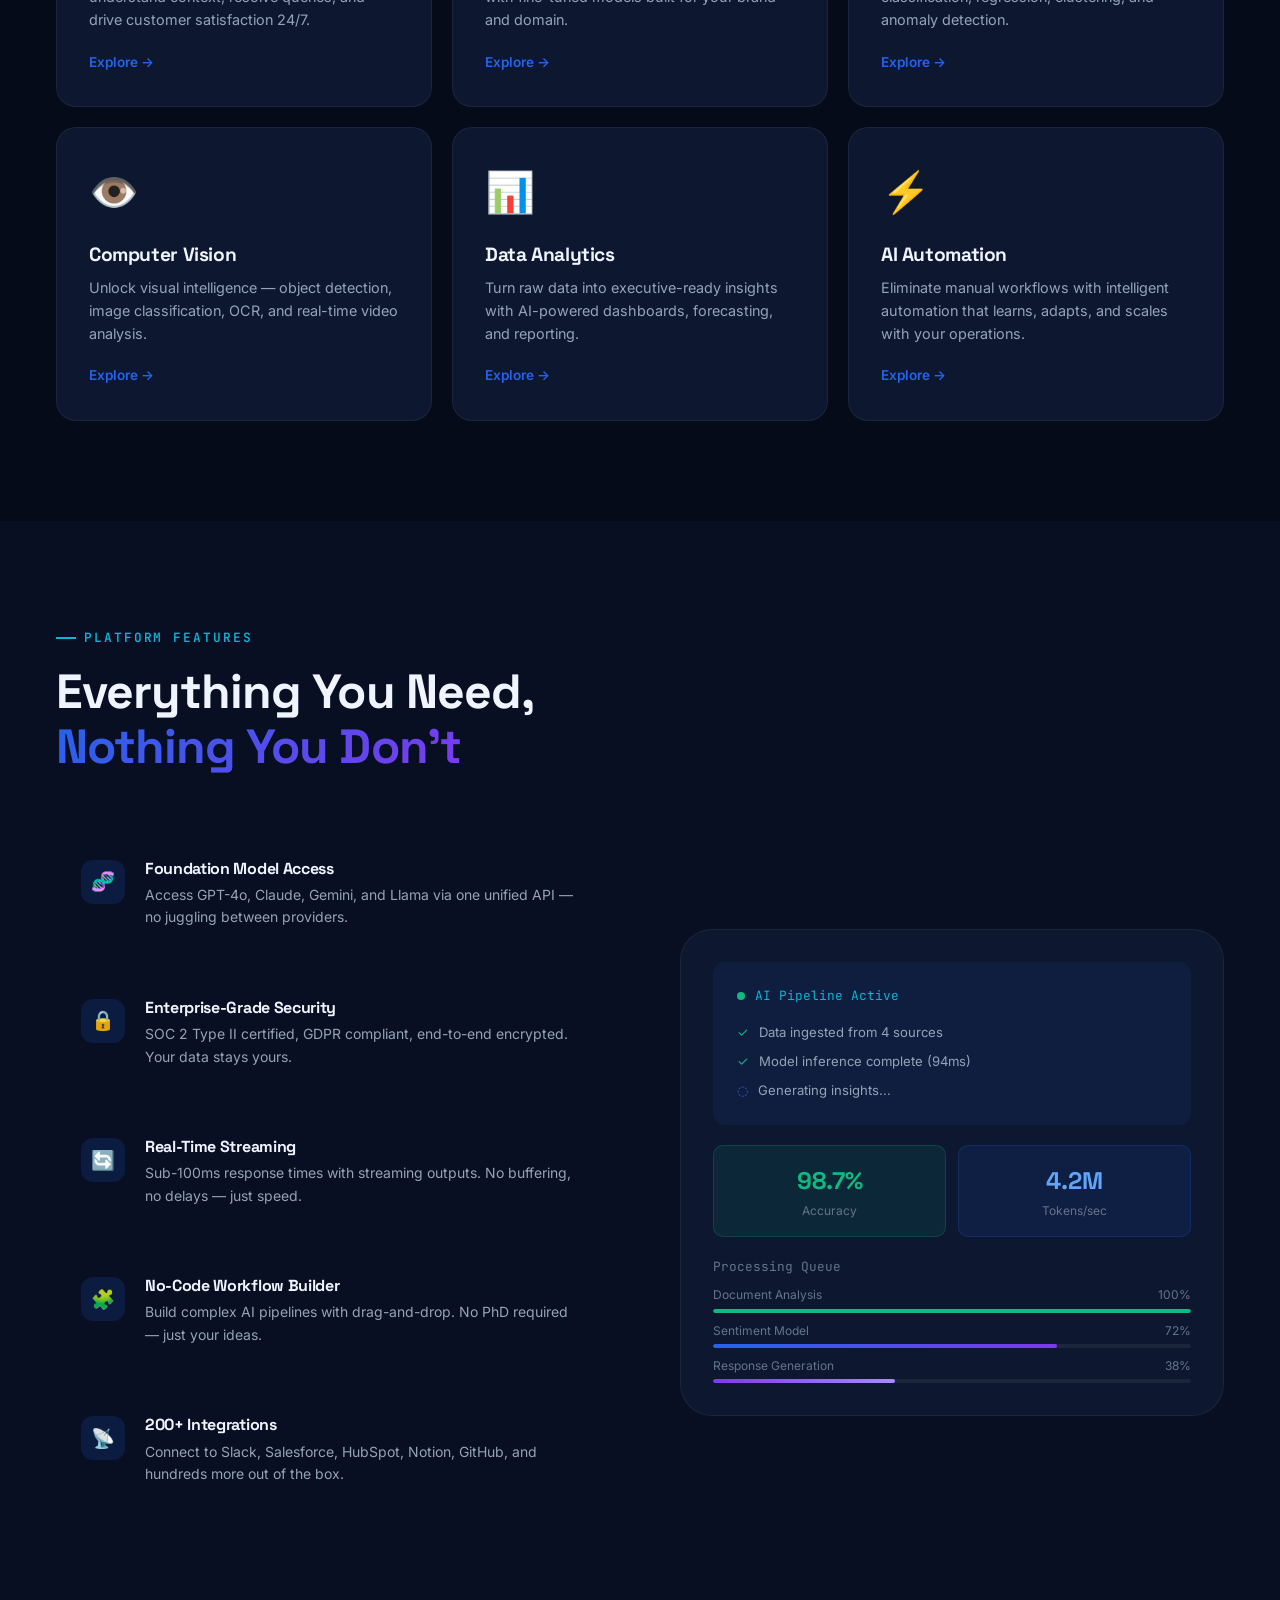
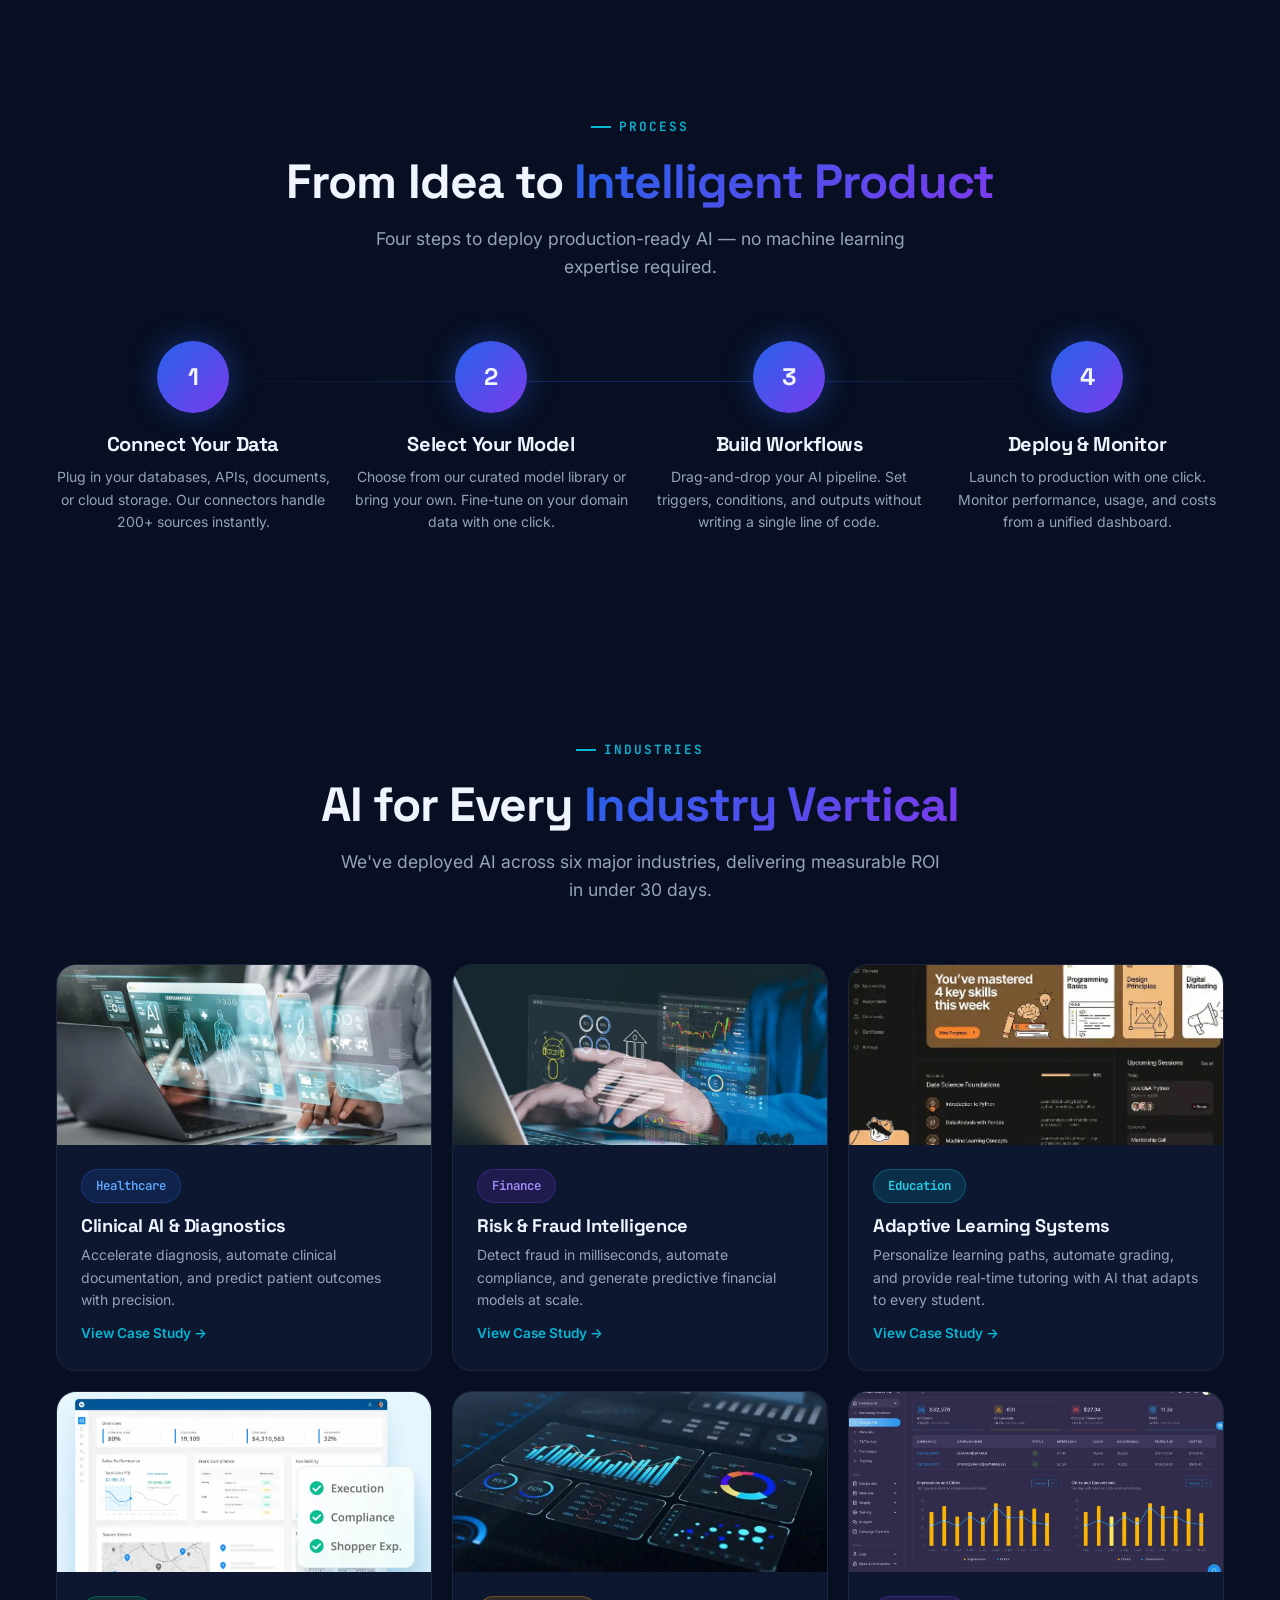
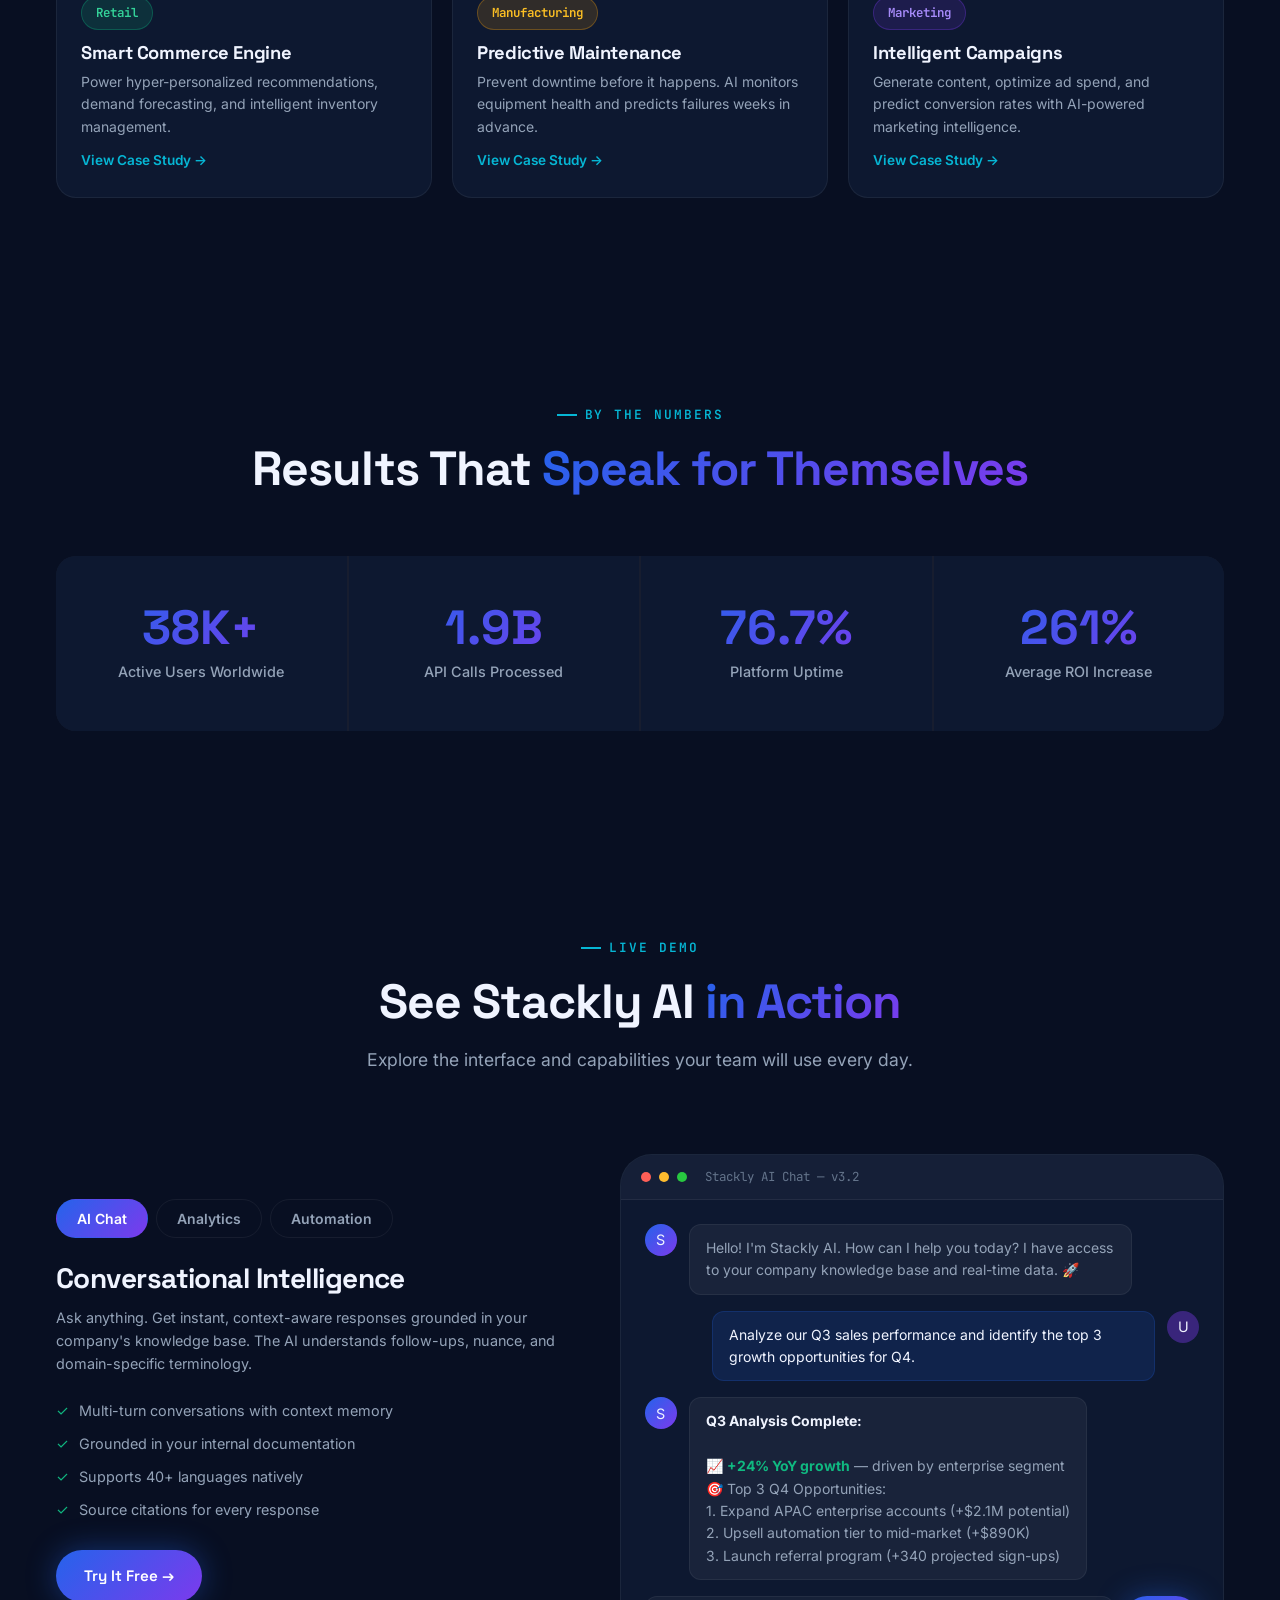
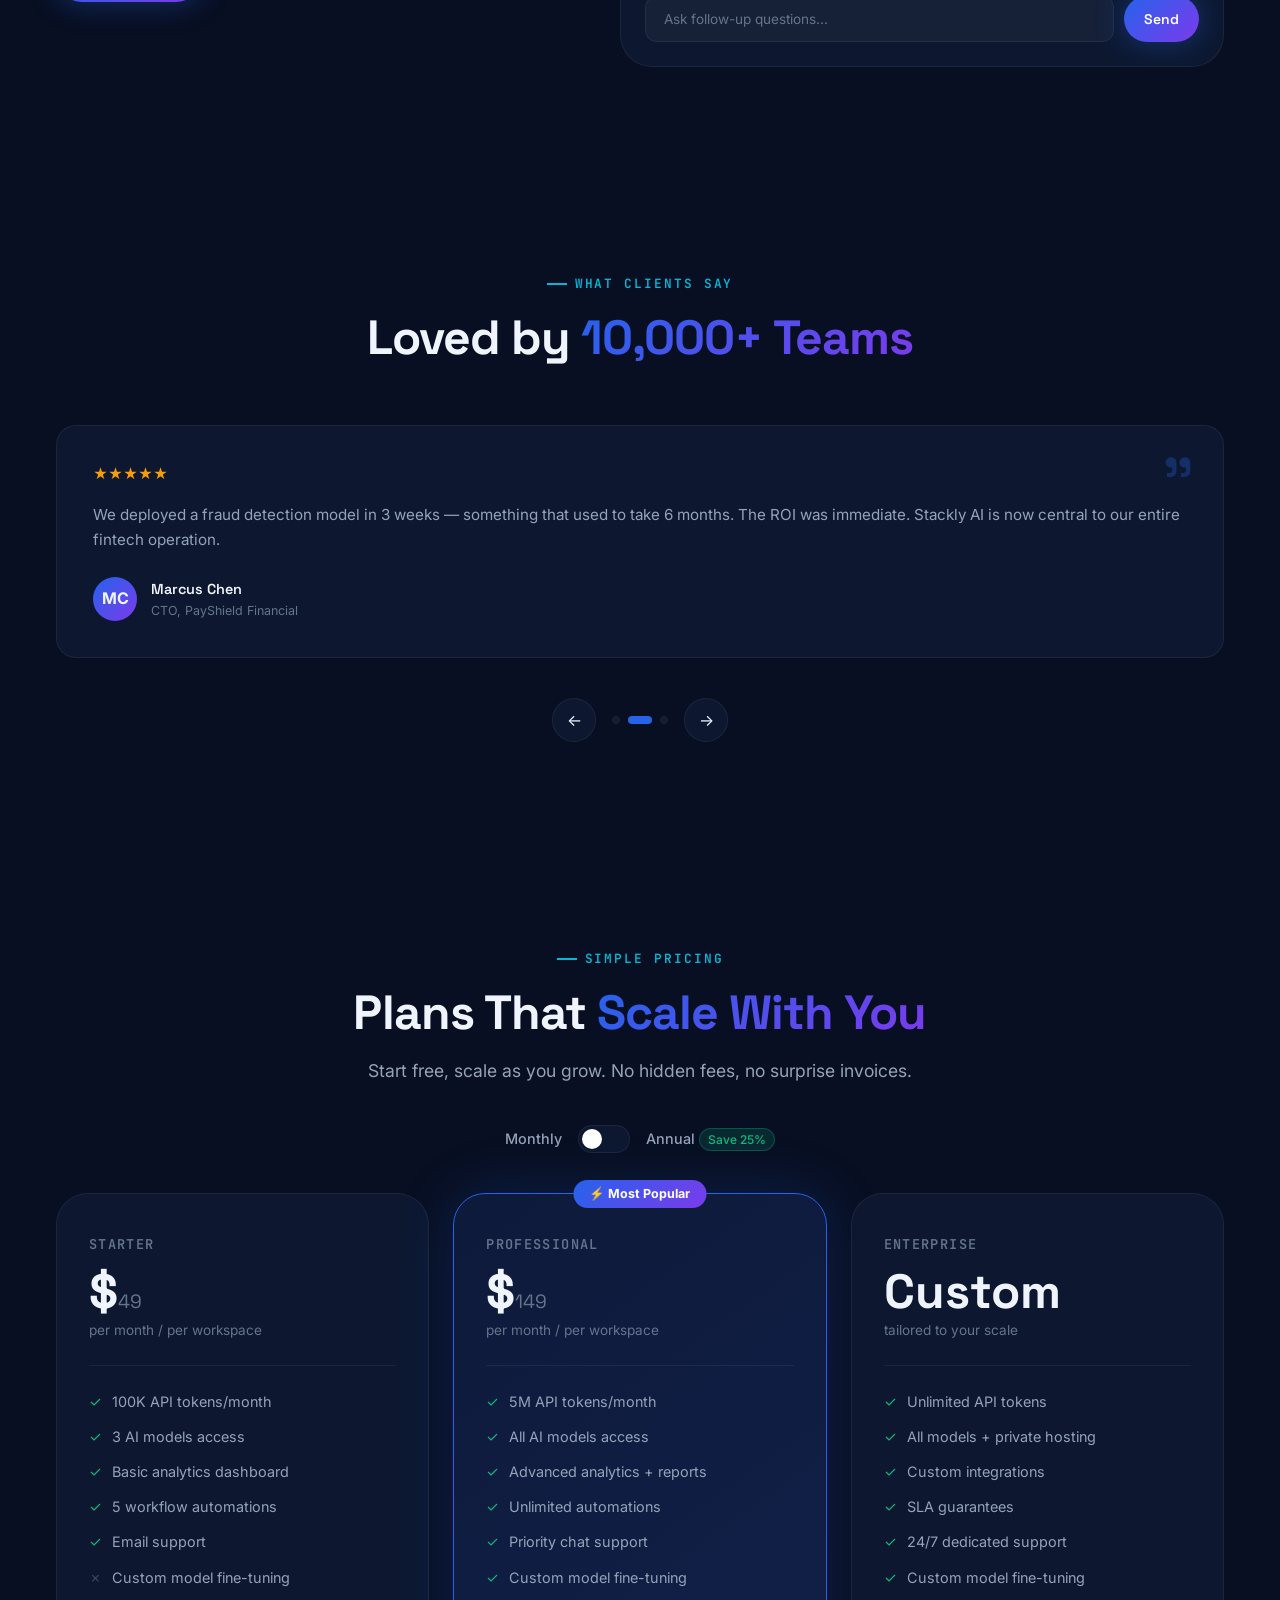
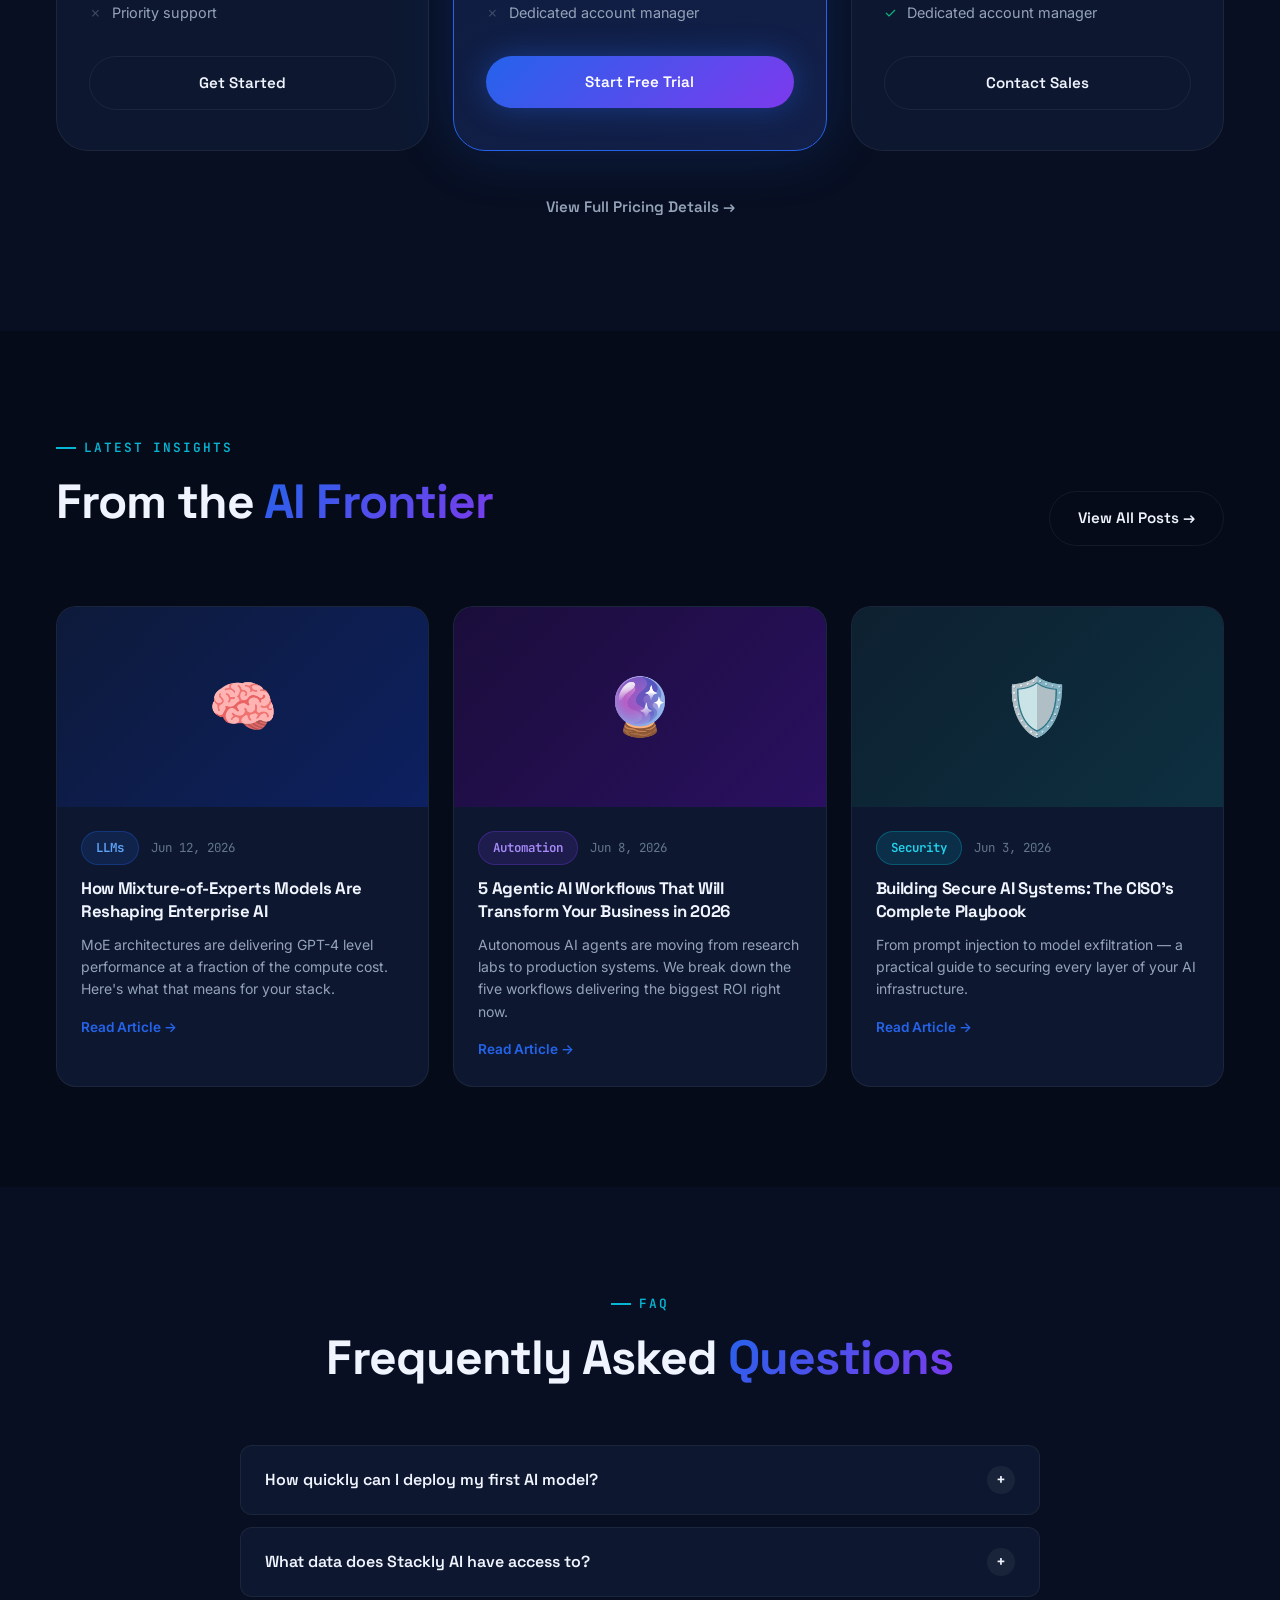
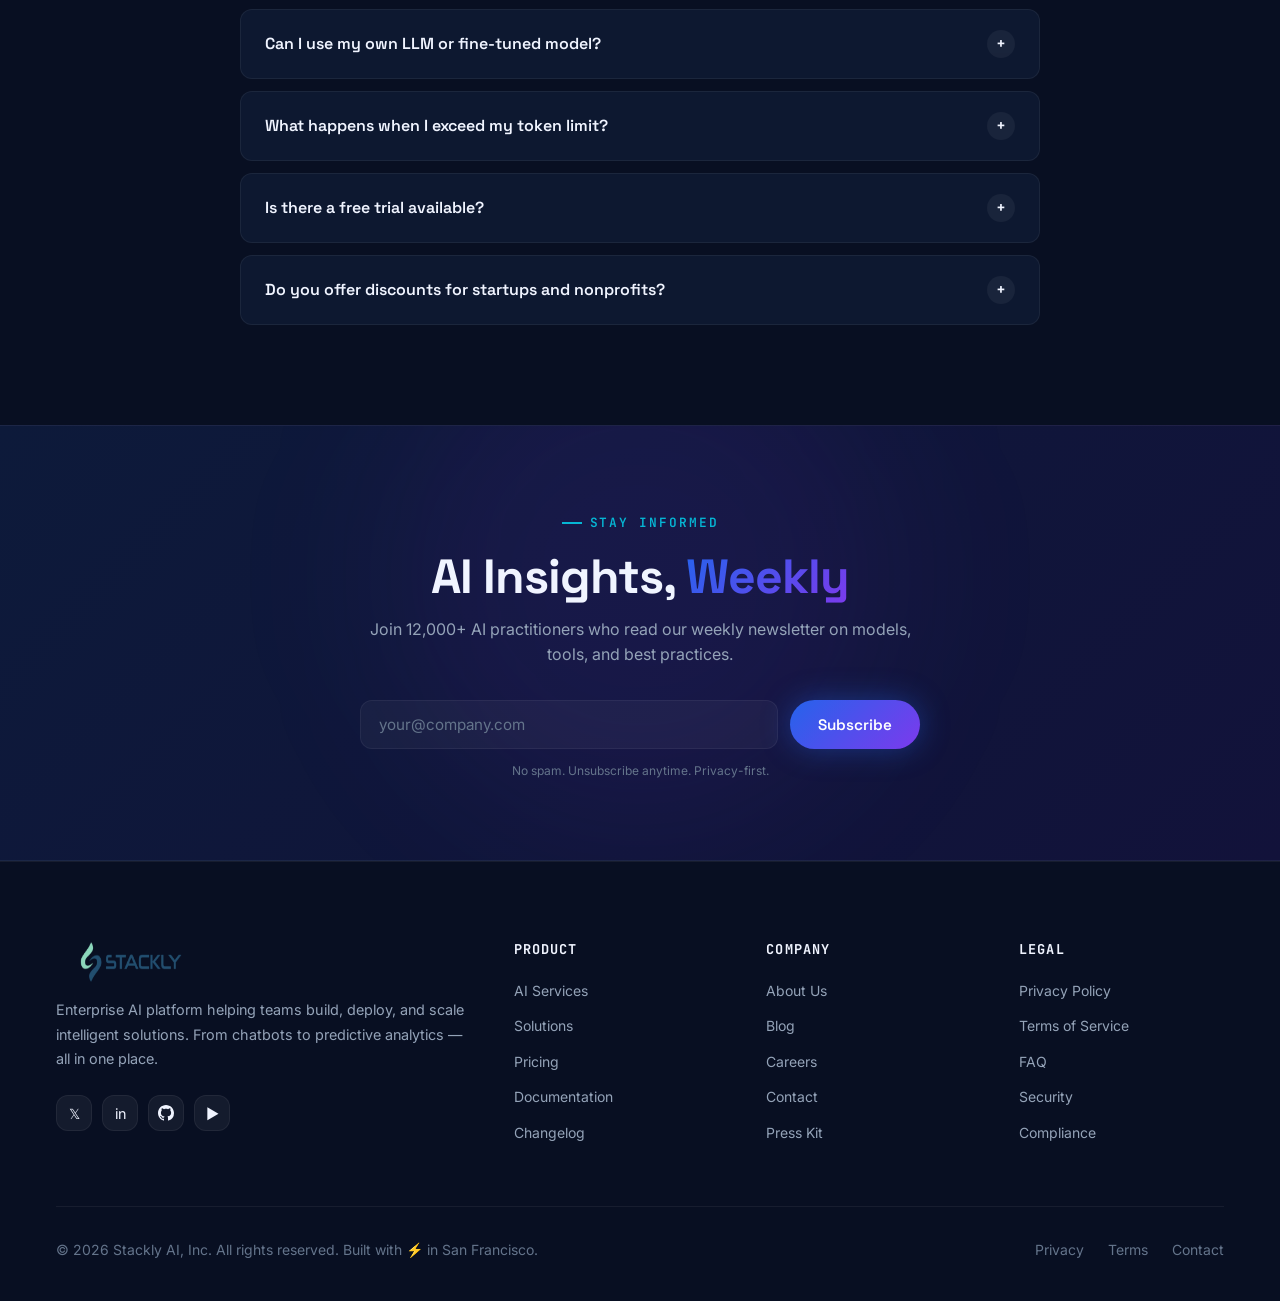
==== commit 4fac19f4: "chaned index" ====
--- a/index.html
+++ b/index.html
@@ -7,36 +7,6 @@
   <title>Stackly AI — Transforming Ideas into Intelligent Solutions</title>
   <link rel="stylesheet" href="style.css" />
 </head>
-<style>
-  .sidebar-overlay{
-  position: fixed;
-  inset: 0;
-  background: rgba(0,0,0,0.5);
-  opacity: 0;
-  visibility: hidden;
-  transition: 0.3s;
-  z-index: 999;
-}
-
-.sidebar-overlay.active{
-  opacity: 1;
-  visibility: visible;
-}
-
-.mobile-nav{
-  position: fixed;
-  top: 0;
-  right: -320px;
-  width: 320px;
-  height: 100vh;
-  z-index: 1000;
-  transition: 0.3s;
-}
-
-.mobile-nav.active{
-  right: 0;
-}
-</style>
 <body>
 
 <!-- Loading Screen -->
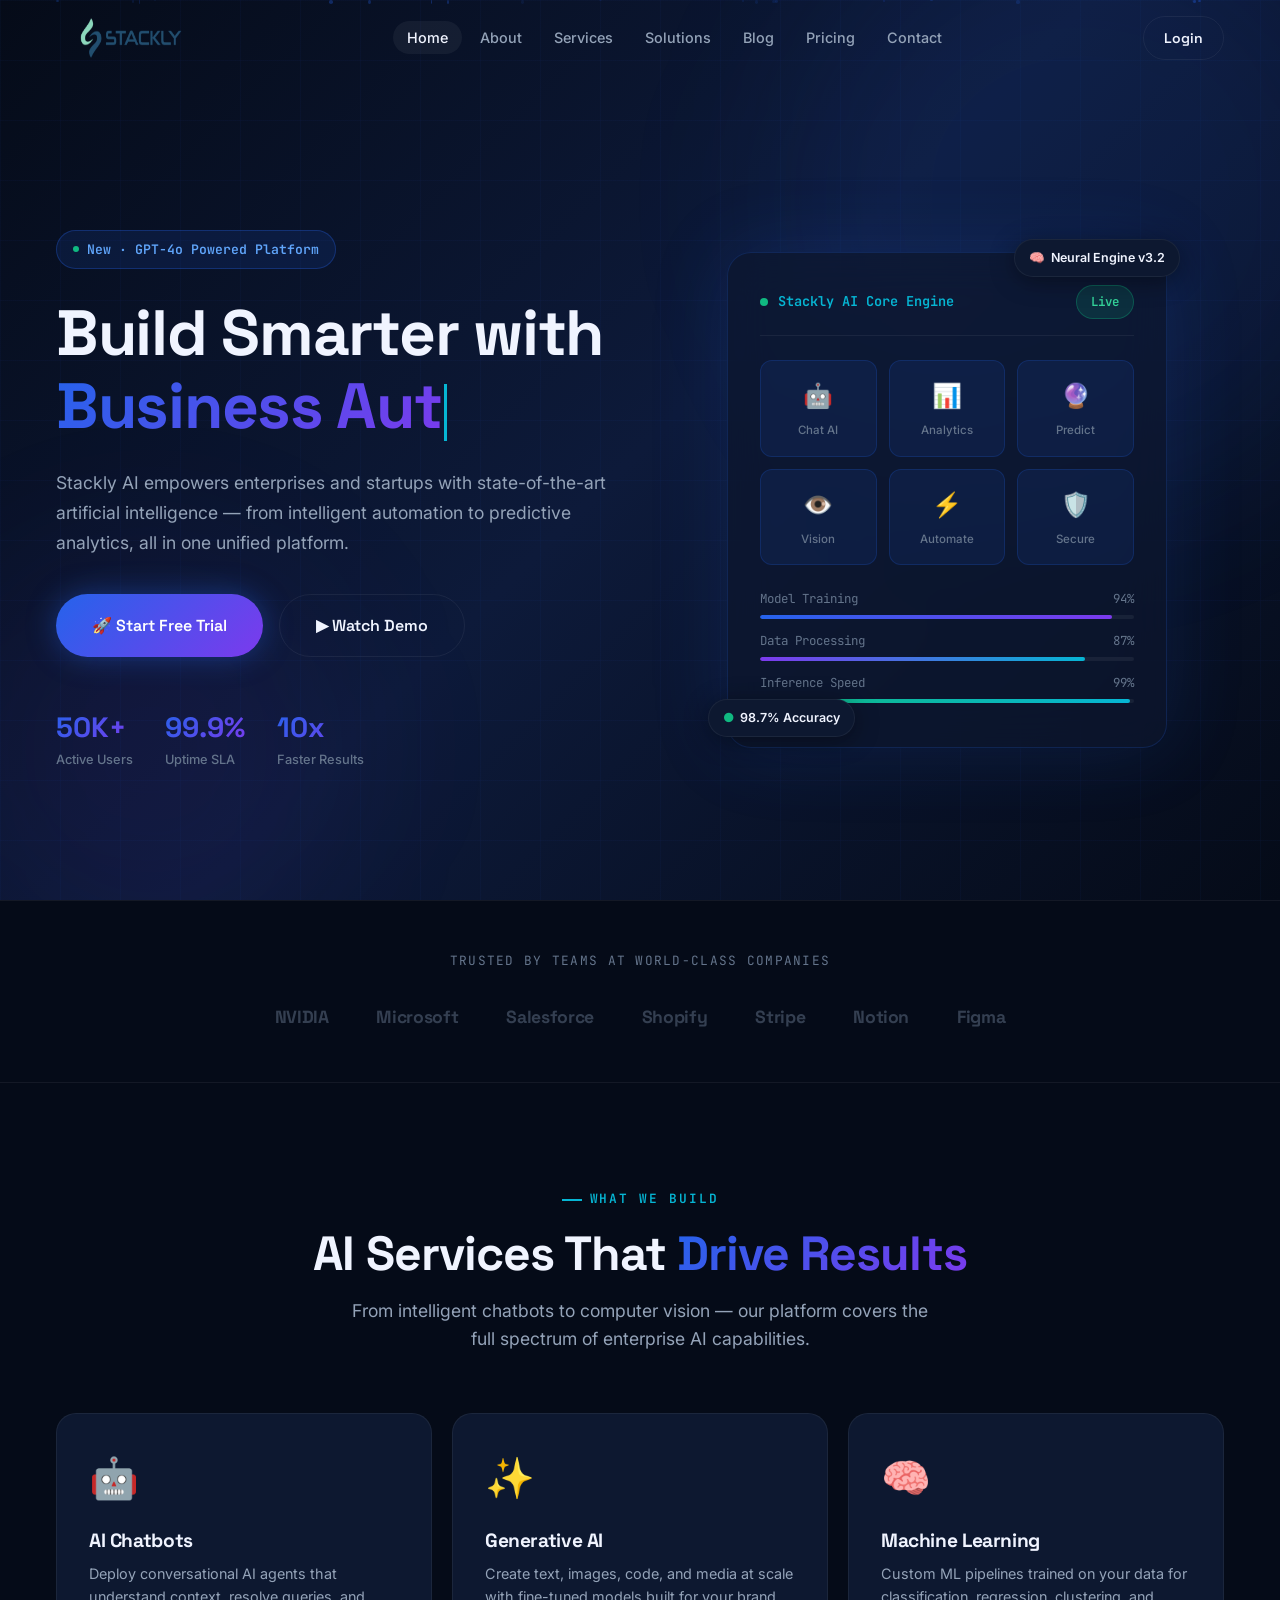
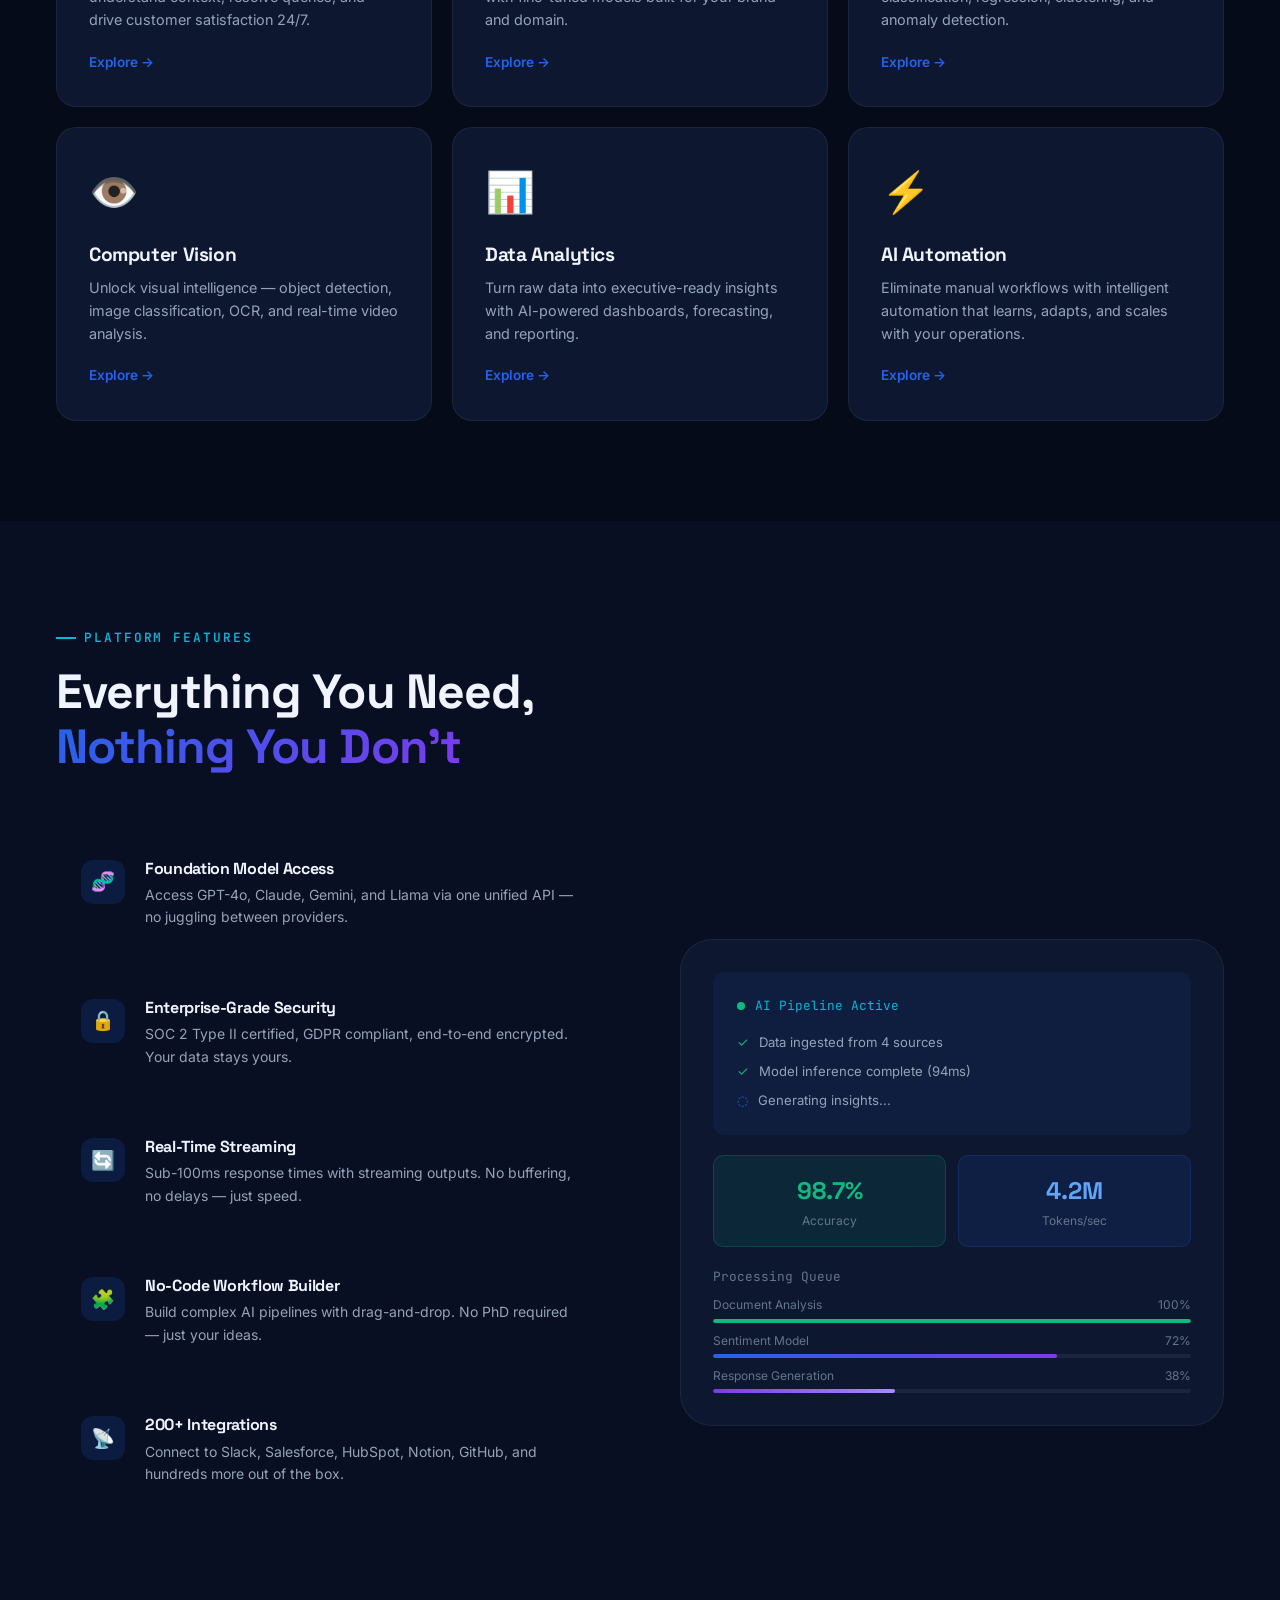
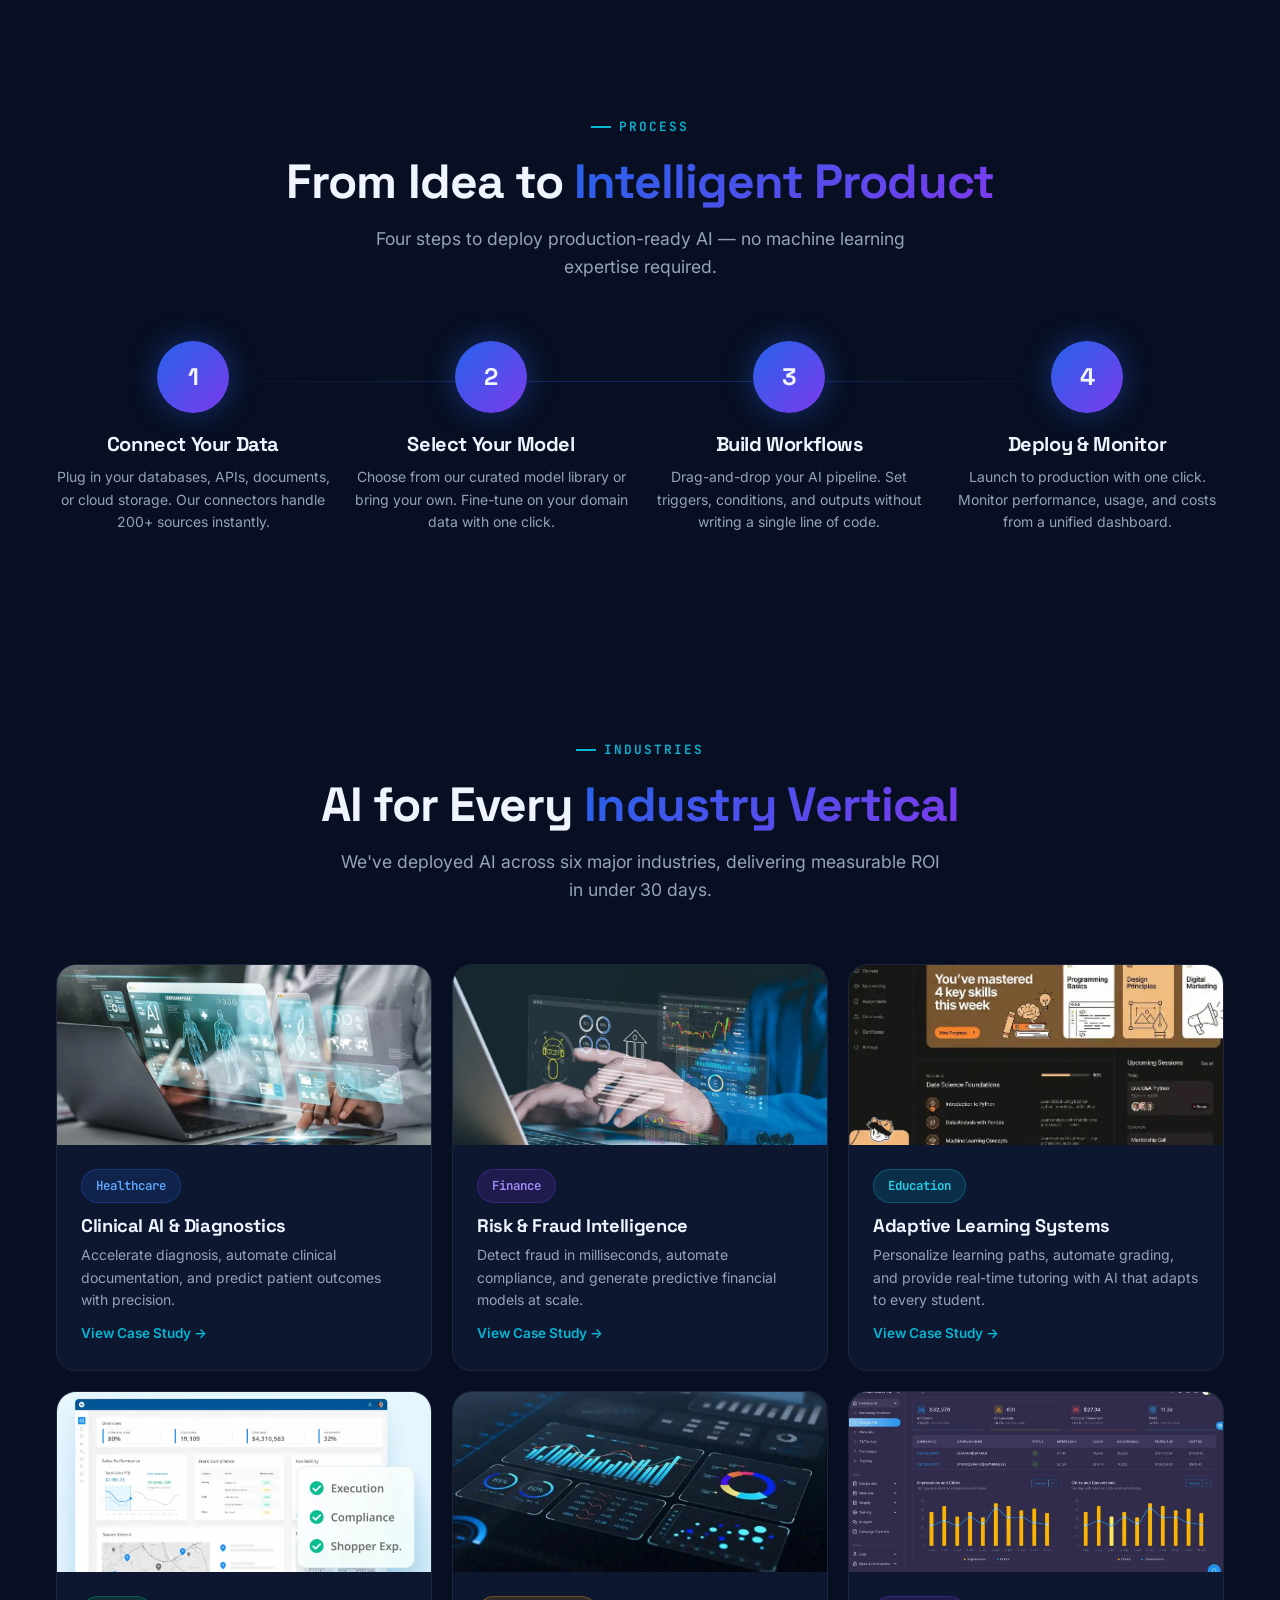
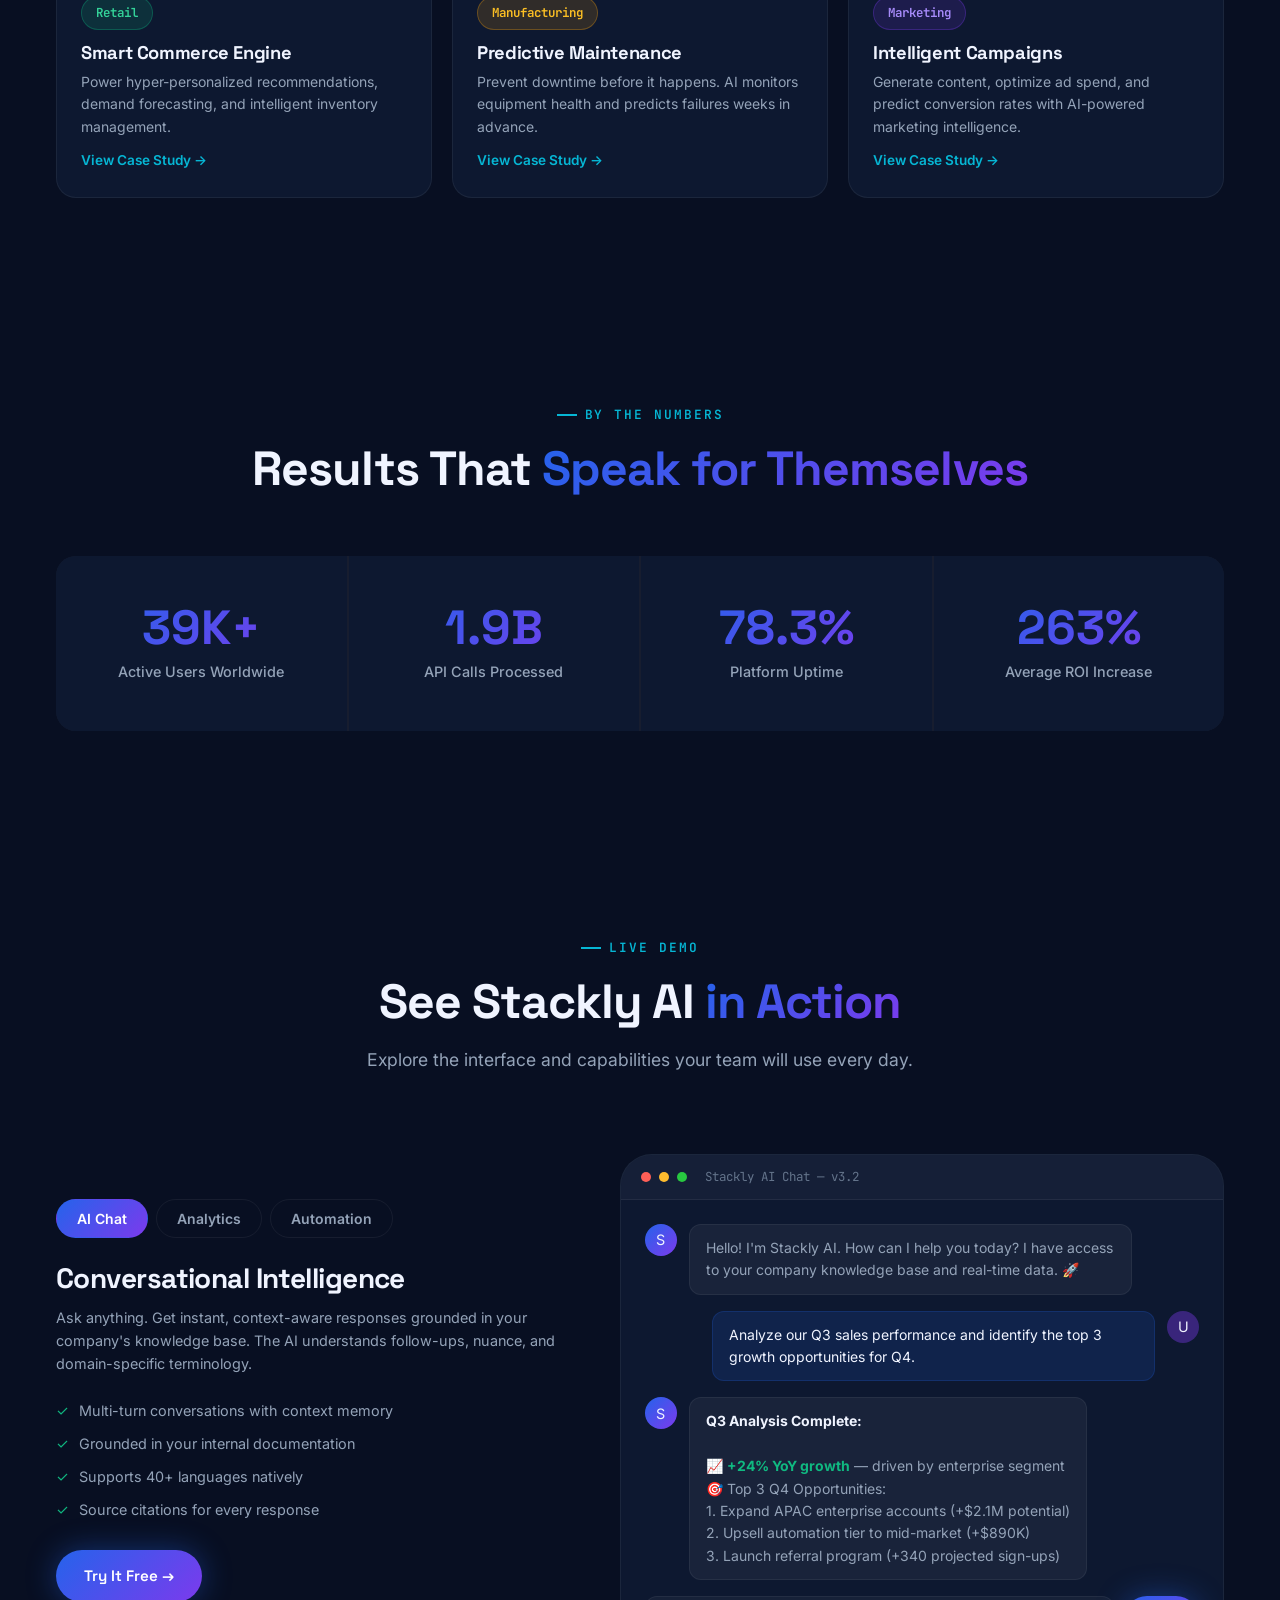
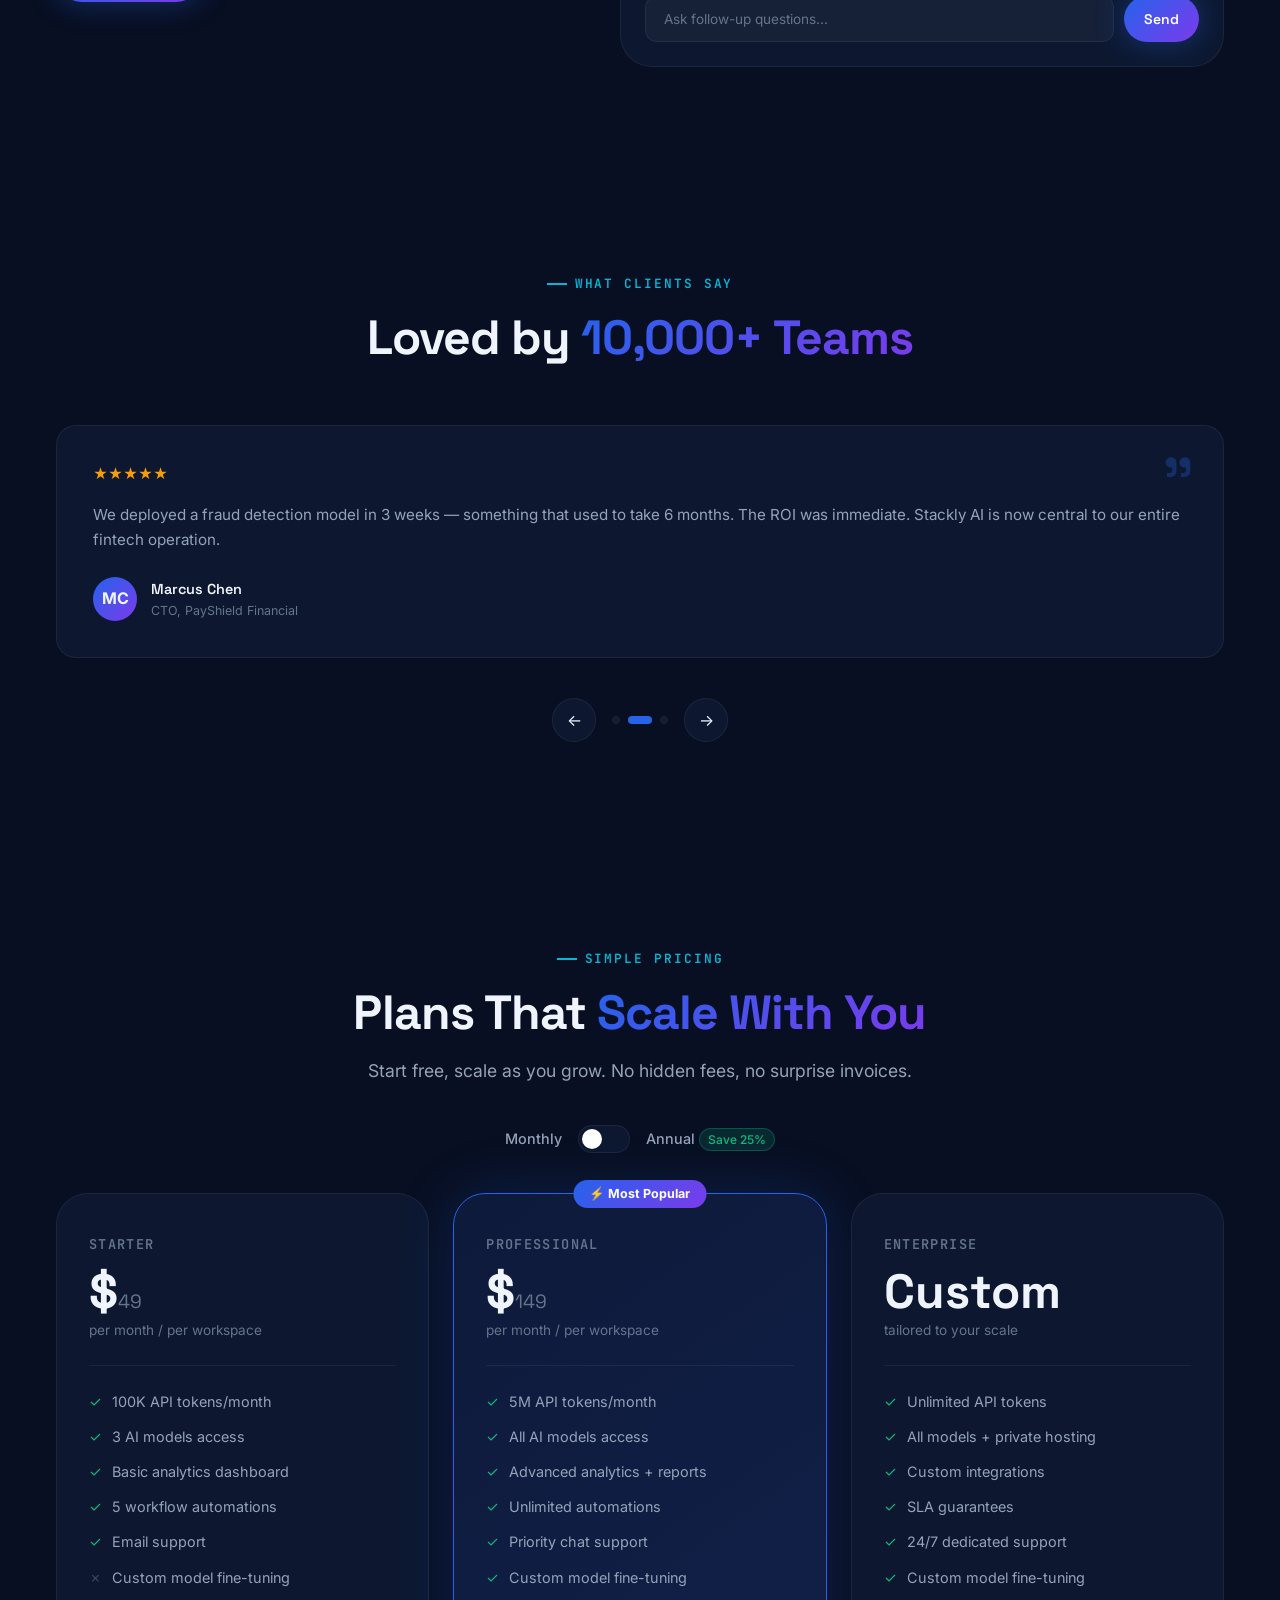
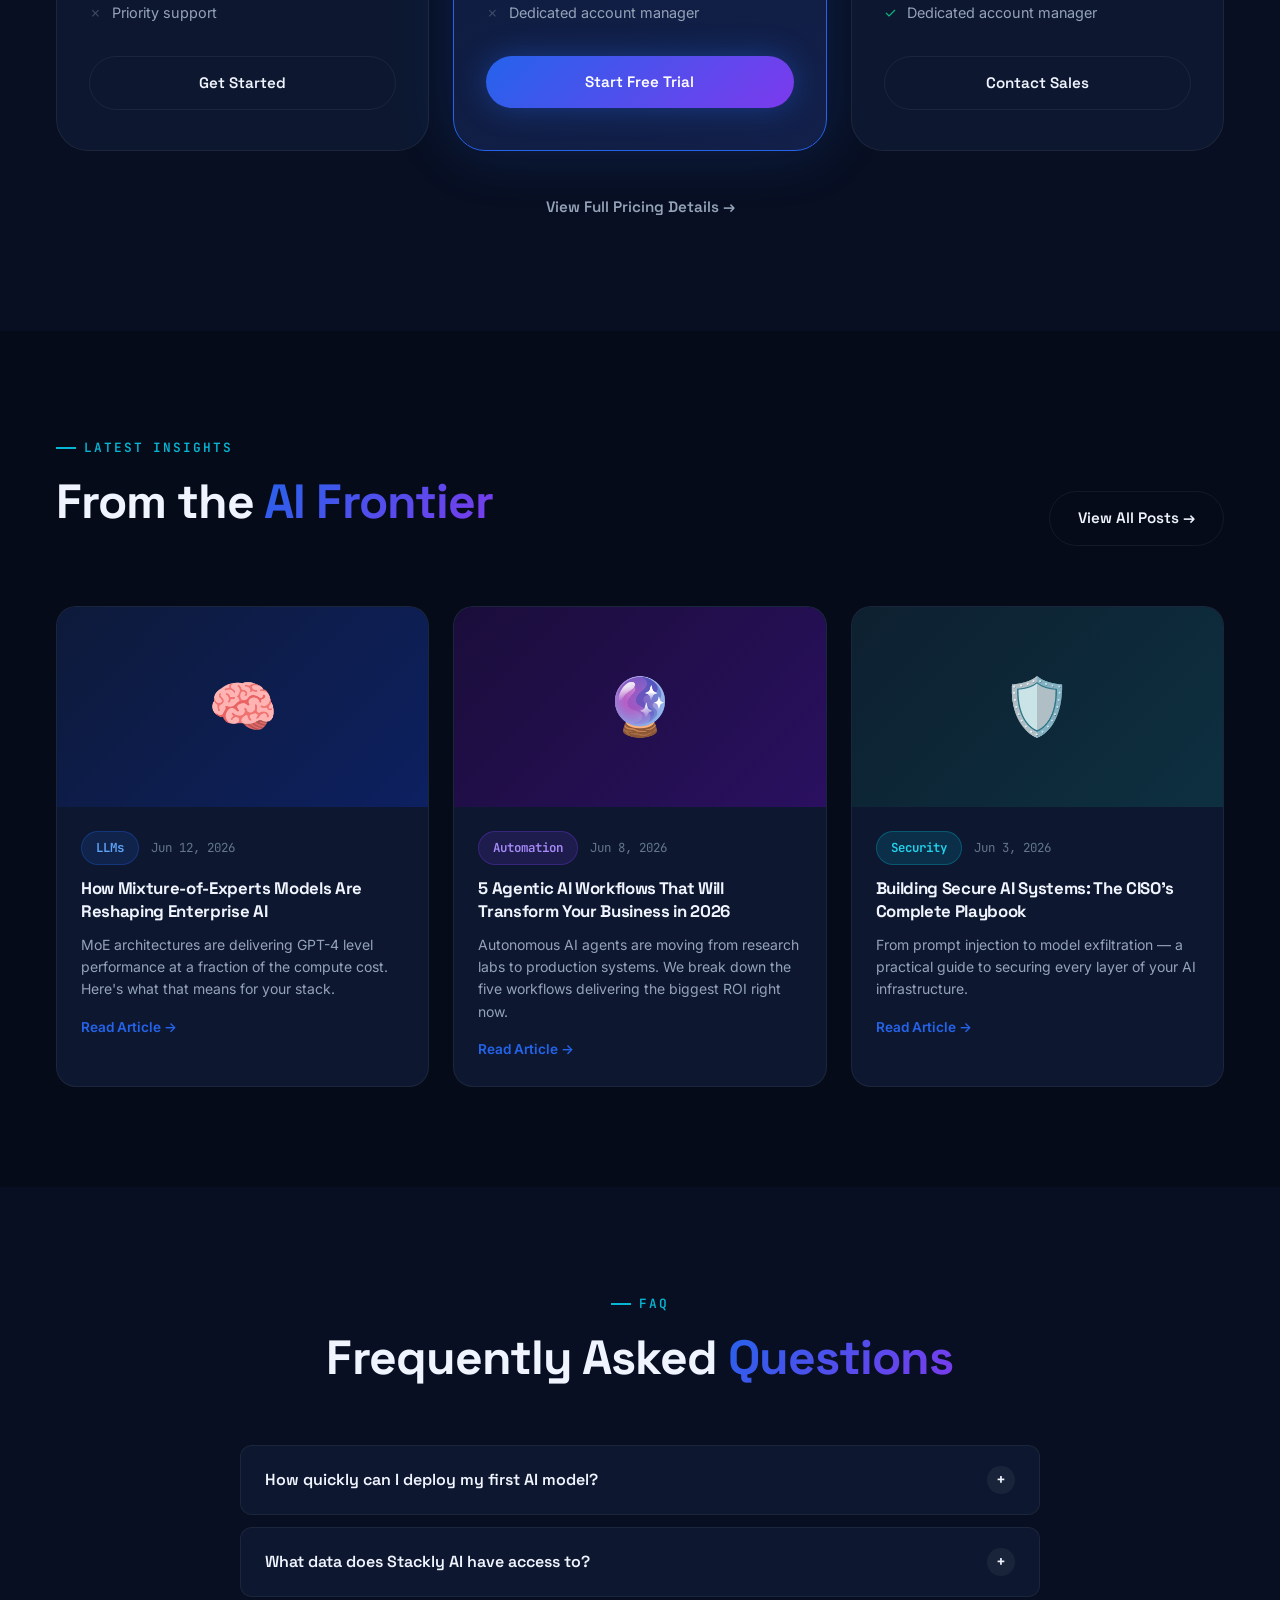
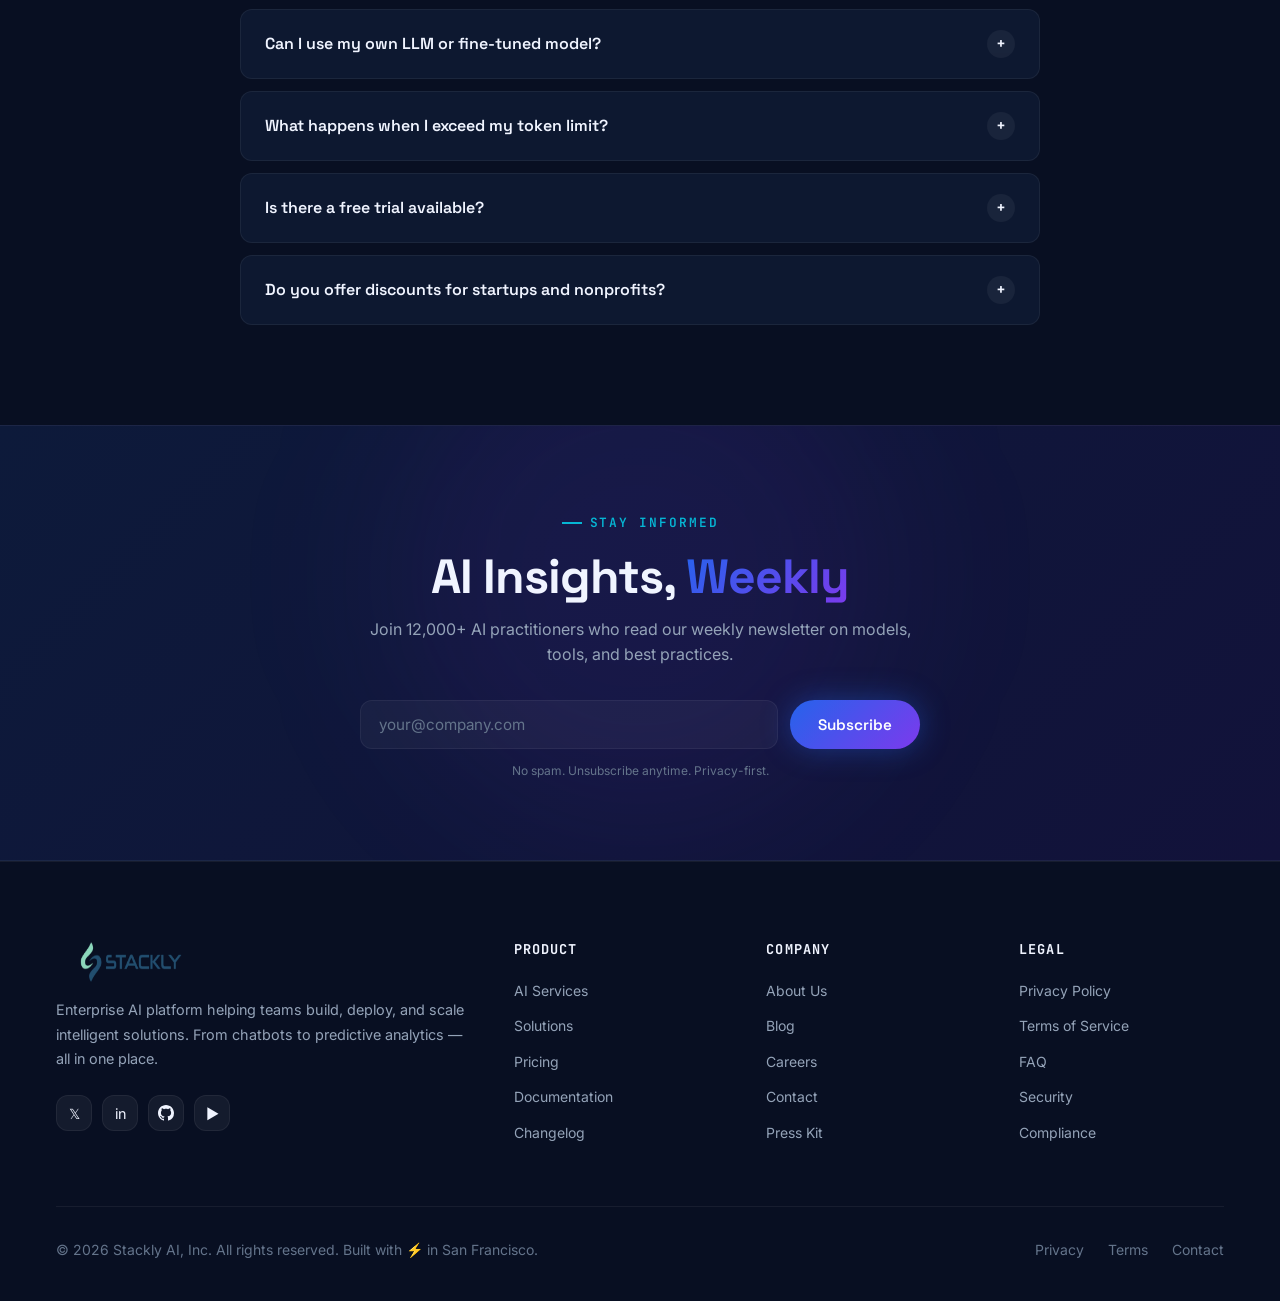
==== commit 026a19fe: "index" ====
--- a/index.html
+++ b/index.html
@@ -296,7 +296,7 @@
         </div>
       </div>
 
-      <div class="feature-visual" data-aos="fade-left" data-aos-delay="200">
+      <div class="feature-visual" data-aos="fade-left" style="margin-top: 20px;" data-aos-delay="200">
         <div class="feature-demo-card">
           <div style="background:rgba(37,99,235,0.08);border-radius:12px;padding:24px;margin-bottom:20px;">
             <div style="display:flex;align-items:center;gap:10px;margin-bottom:16px;">
